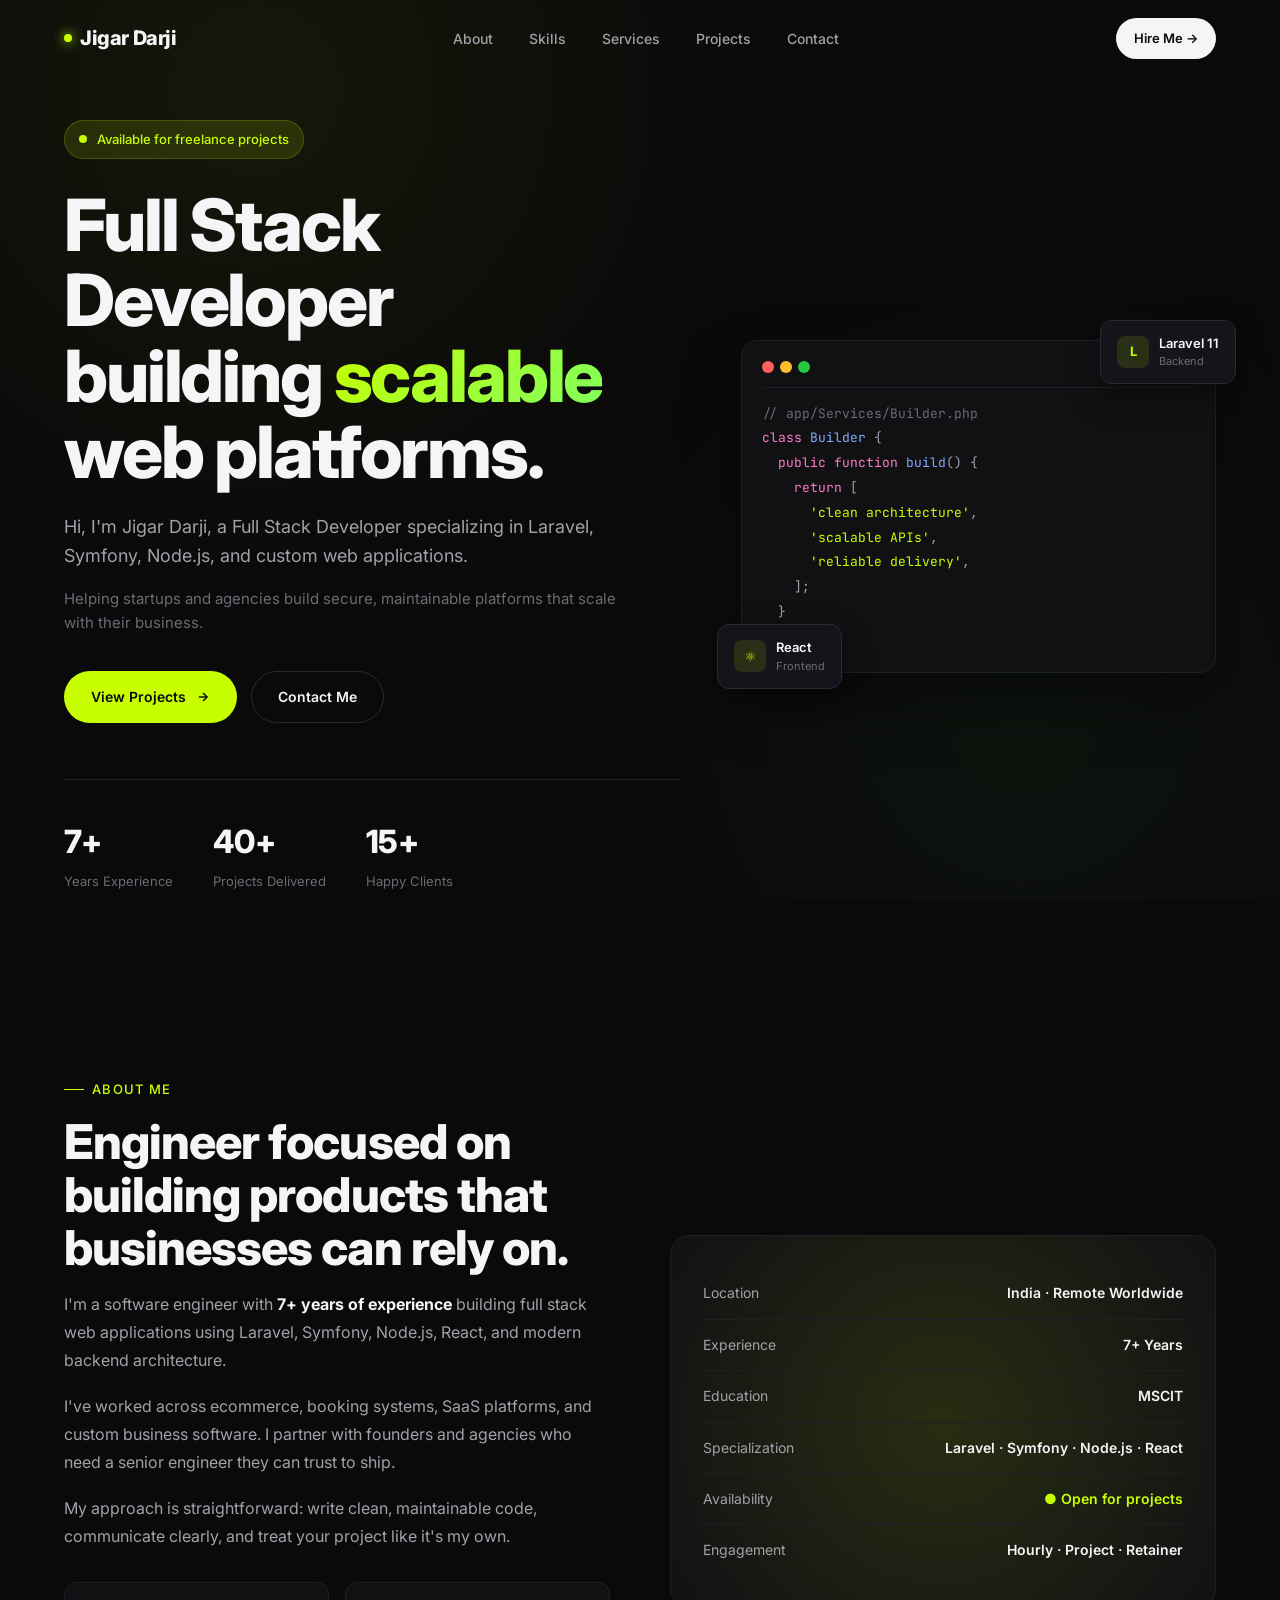
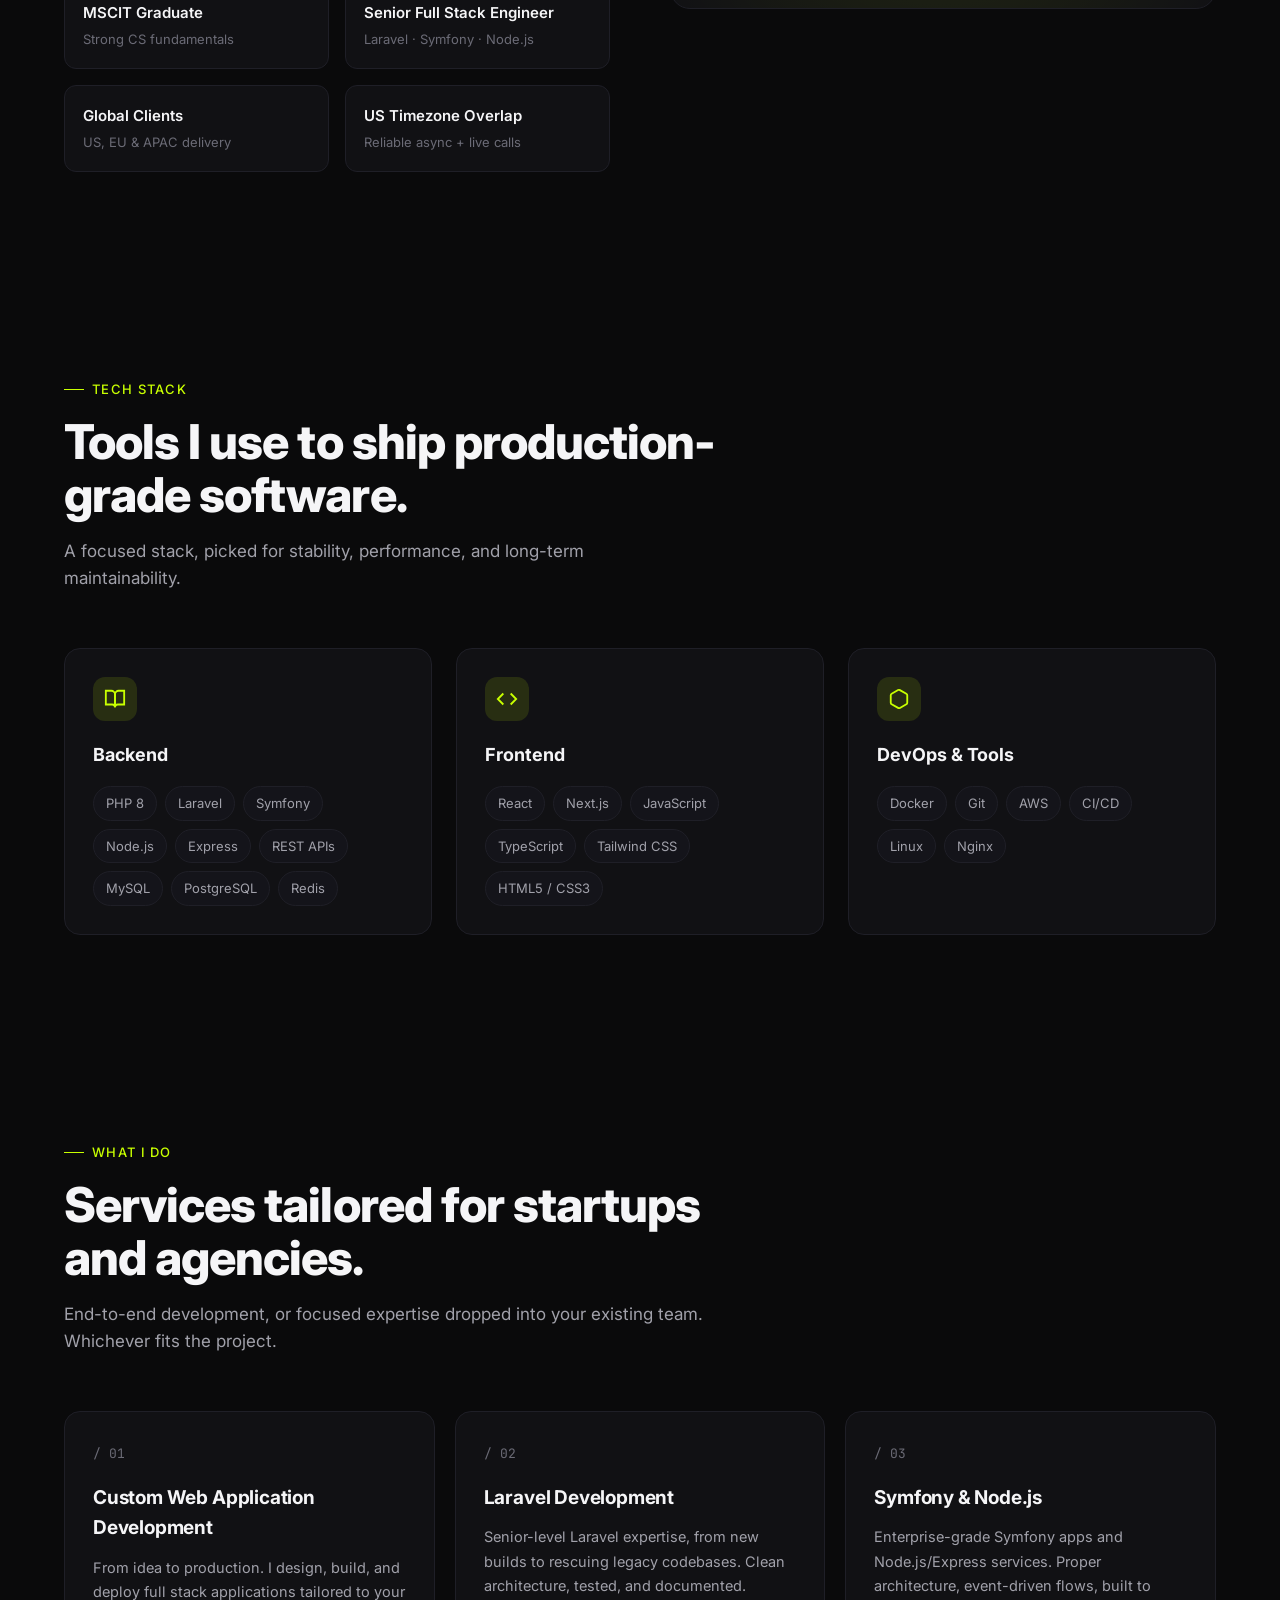
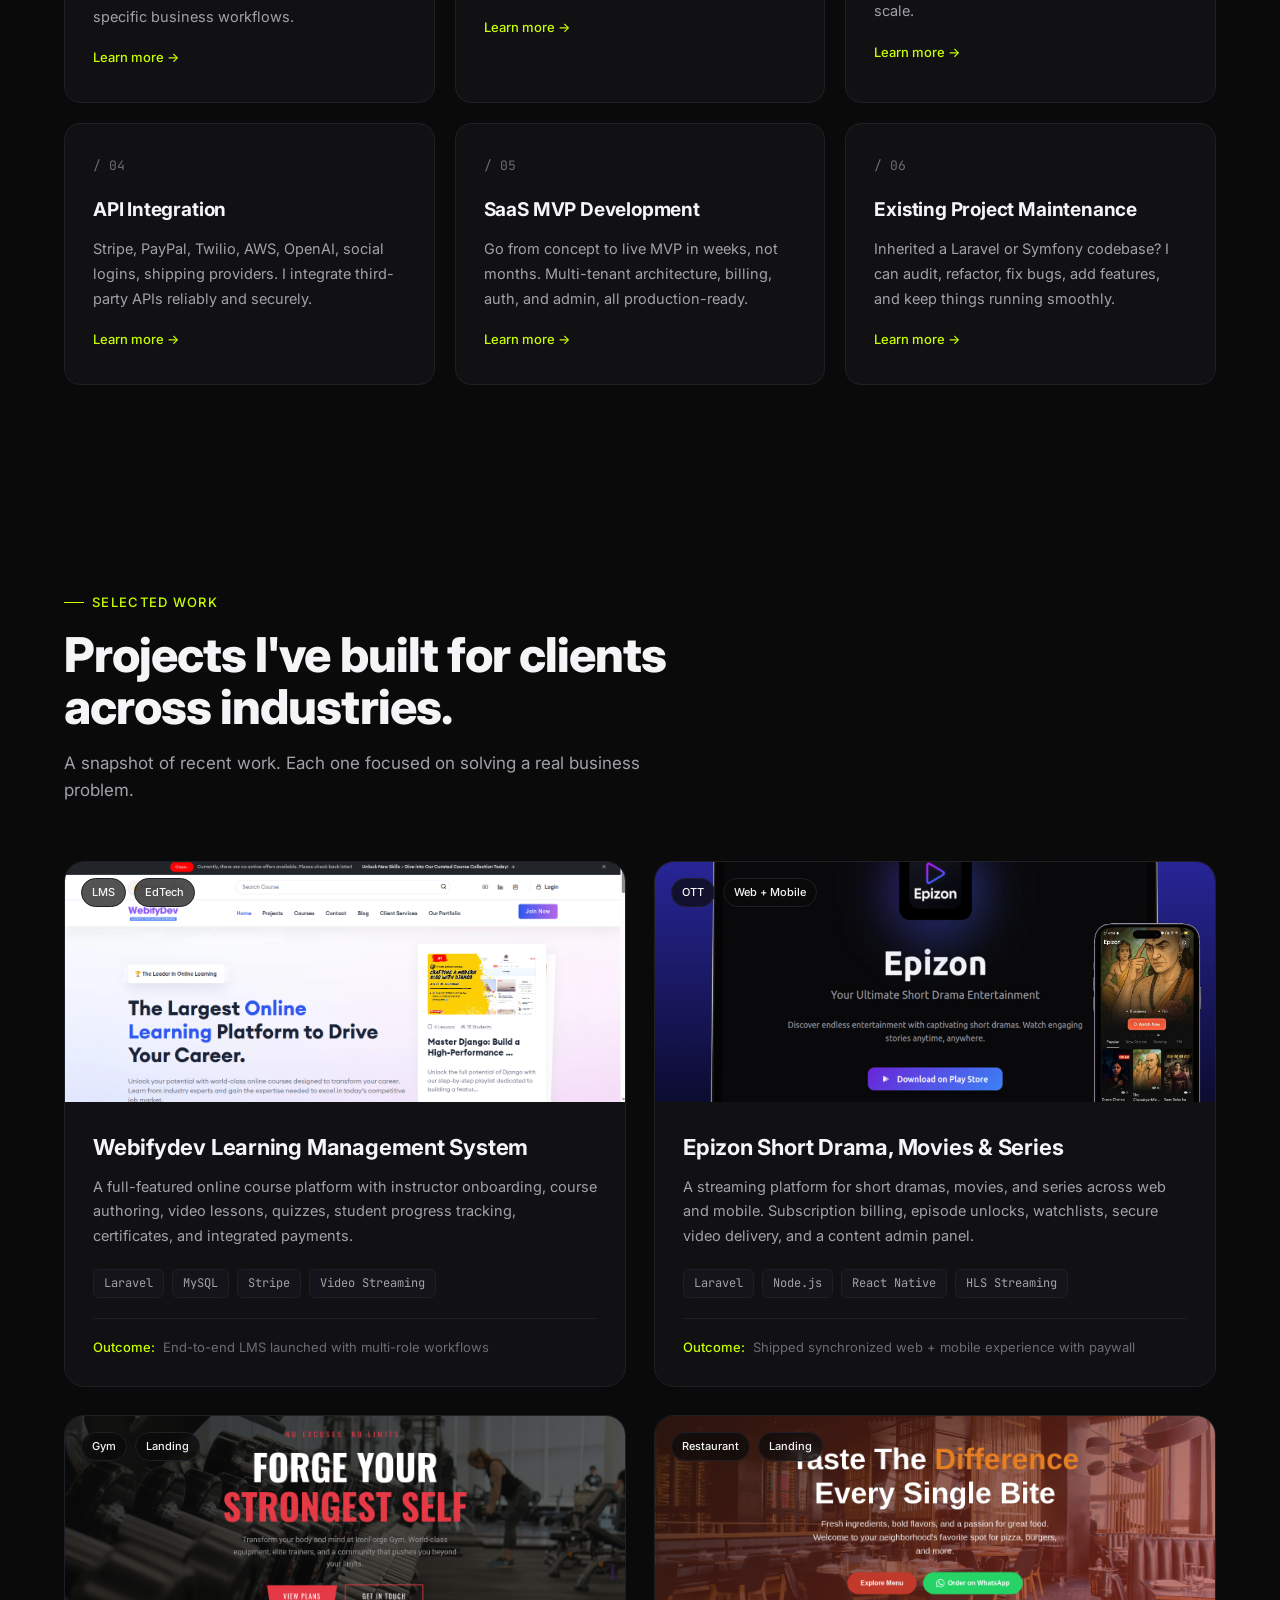
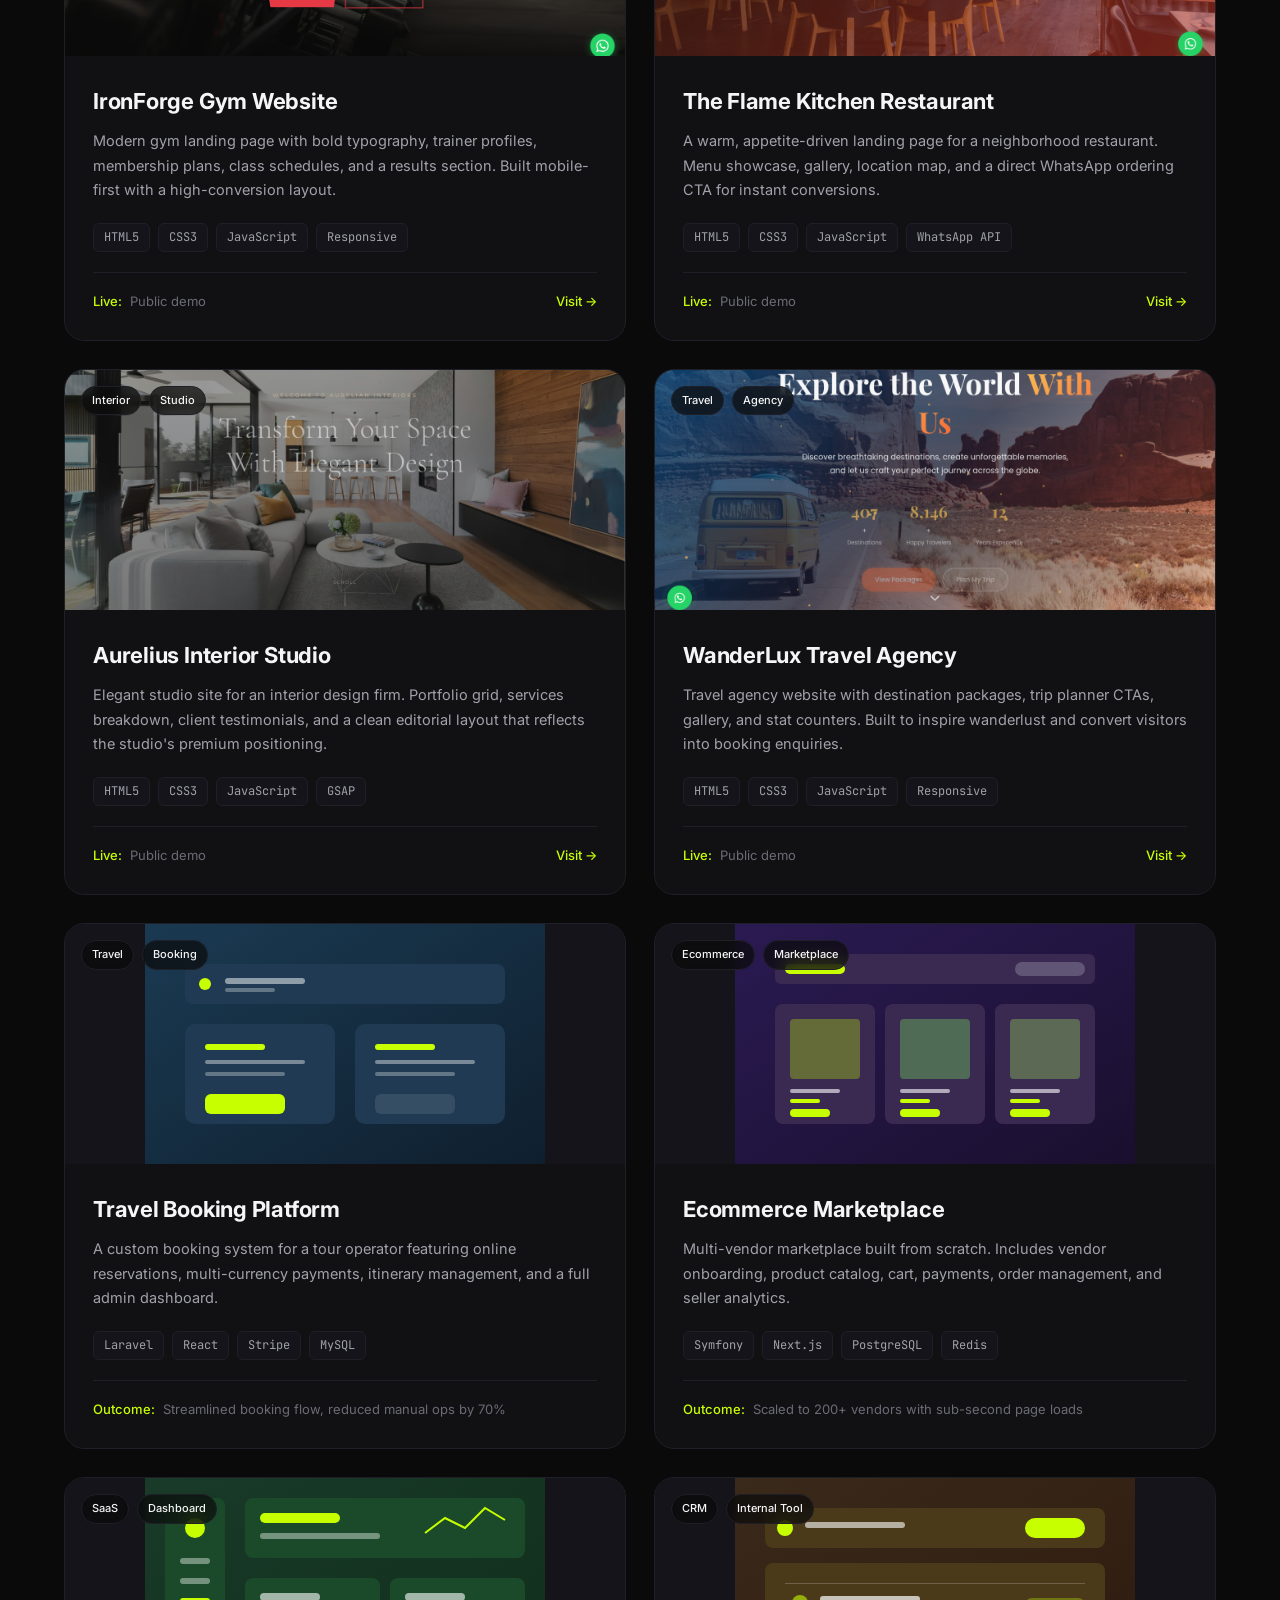
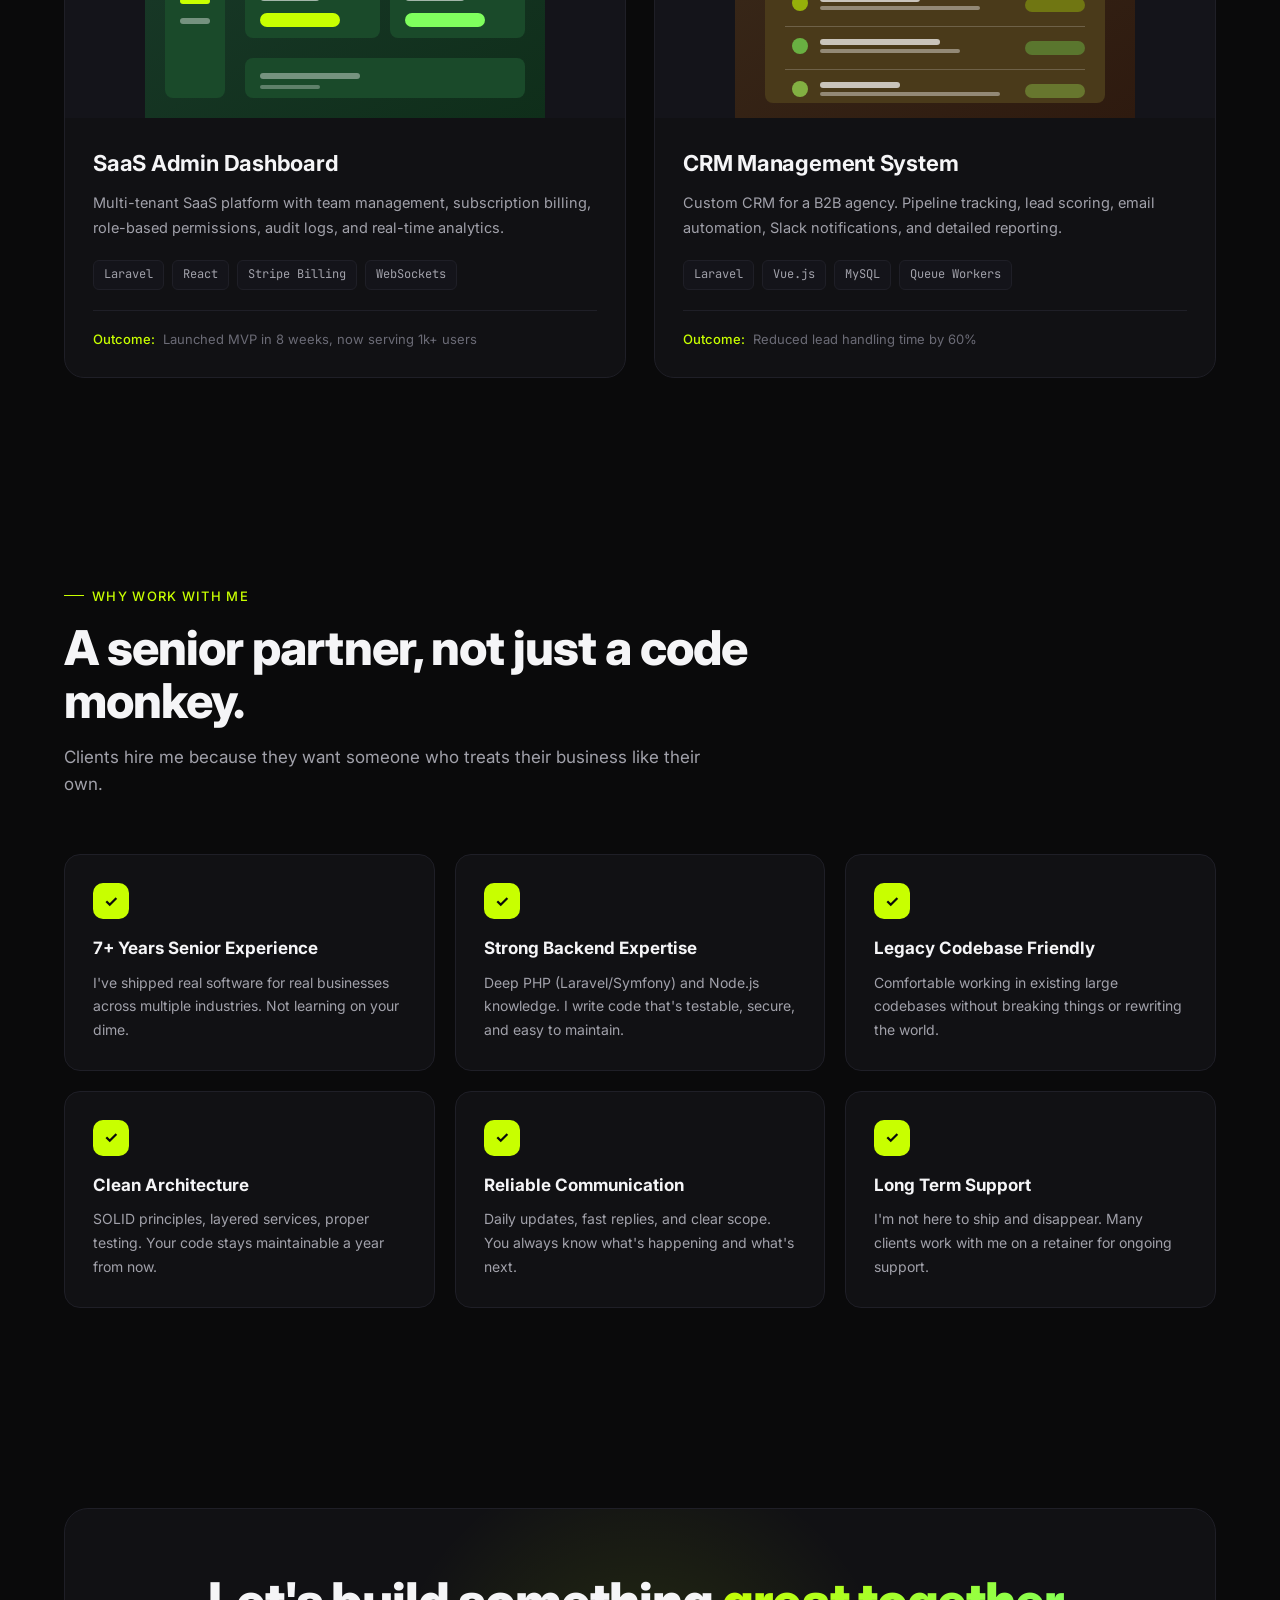
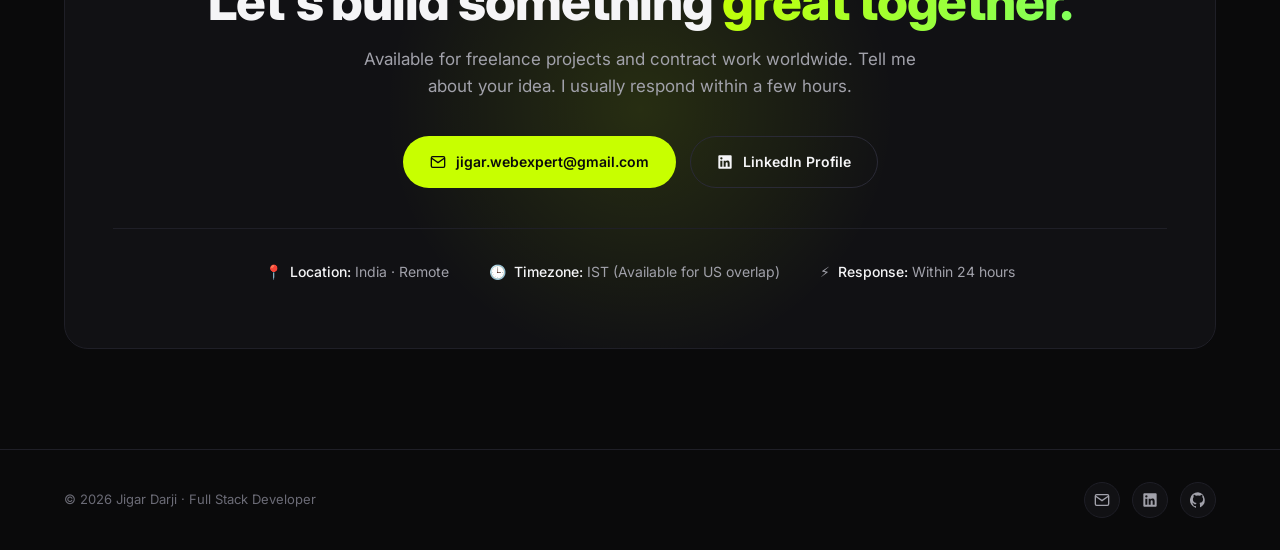
==== index.html @ 31291c9c "Initial portfolio site" ====
<!DOCTYPE html>
<html lang="en">
<head>
<meta charset="UTF-8" />
<meta name="viewport" content="width=device-width, initial-scale=1.0" />
<meta name="robots" content="index, follow" />
<meta name="author" content="Jigar Darji" />
<meta name="description" content="Jigar Darji, Full Stack Developer with 7+ years building Laravel, Symfony, Node.js & React apps for startups and agencies worldwide." />

<title>Jigar Darji | Full Stack Developer | Laravel, Symfony, Node.js</title>
<link rel="canonical" href="https://jigardarji30.github.io/website/" />

<!-- Open Graph -->
<meta property="og:type" content="website" />
<meta property="og:site_name" content="Jigar Darji Portfolio" />
<meta property="og:locale" content="en_US" />
<meta property="og:url" content="https://jigardarji30.github.io/website/" />
<meta property="og:title" content="Jigar Darji | Full Stack Laravel, Symfony & Node.js Developer" />
<meta property="og:description" content="7+ years building scalable web platforms with Laravel, Symfony, Node.js and React. Available for freelance projects." />
<meta property="og:image" content="https://jigardarji30.github.io/website/assets/og-image.png" />
<meta property="og:image:width" content="1200" />
<meta property="og:image:height" content="630" />
<meta property="og:image:alt" content="Jigar Darji, Full Stack Developer" />

<!-- Twitter Card -->
<meta name="twitter:card" content="summary_large_image" />
<meta name="twitter:title" content="Jigar Darji | Full Stack Developer" />
<meta name="twitter:description" content="7+ years building scalable web platforms with Laravel, Symfony, Node.js and React." />
<meta name="twitter:image" content="https://jigardarji30.github.io/website/assets/og-image.png" />

<!-- Favicon (inline SVG) -->
<link rel="icon" type="image/svg+xml" href="data:image/svg+xml,%3Csvg xmlns='http://www.w3.org/2000/svg' viewBox='0 0 64 64'%3E%3Crect width='64' height='64' rx='14' fill='%230a0a0b'/%3E%3Ccircle cx='32' cy='32' r='12' fill='%23c8ff00'/%3E%3C/svg%3E" />

<!-- JSON-LD Person schema -->
<script type="application/ld+json">
{
  "@context": "https://schema.org",
  "@type": "Person",
  "name": "Jigar Darji",
  "url": "https://jigardarji30.github.io/website/",
  "image": "https://jigardarji30.github.io/website/assets/og-image.png",
  "jobTitle": "Full Stack Developer",
  "description": "Full Stack Developer with 7+ years of experience building Laravel, Symfony, Node.js and React applications for startups and agencies worldwide.",
  "email": "mailto:jigar.webexpert@gmail.com",
  "address": {
    "@type": "PostalAddress",
    "addressCountry": "IN"
  },
  "knowsAbout": [
    "Laravel",
    "Symfony",
    "Node.js",
    "PHP",
    "React",
    "Next.js",
    "REST API Development",
    "SaaS Development",
    "Ecommerce",
    "Custom Web Applications"
  ],
  "sameAs": [
    "https://www.linkedin.com/in/jigardarji30/",
    "https://github.com/jigardarji30"
  ]
}
</script>

<link rel="preconnect" href="https://fonts.googleapis.com" />
<link rel="preconnect" href="https://fonts.gstatic.com" crossorigin />
<link href="https://fonts.googleapis.com/css2?family=Inter:wght@300;400;500;600;700;800;900&family=JetBrains+Mono:wght@400;500&display=swap" rel="stylesheet" />
<style>
  * {
    margin: 0;
    padding: 0;
    box-sizing: border-box;
  }

  :root {
    --bg: #0a0a0b;
    --bg-elev: #111114;
    --bg-card: #14141a;
    --border: #1f1f27;
    --border-strong: #2a2a36;
    --text: #f5f5f7;
    --text-dim: #a1a1aa;
    --text-muted: #6b6b76;
    --accent: #ffffff;
    --accent-glow: rgba(255, 255, 255, 0.08);
    --brand: #c8ff00;
    --brand-soft: rgba(200, 255, 0, 0.12);
    --gradient: linear-gradient(135deg, #c8ff00 0%, #7fff5e 100%);
  }

  html {
    scroll-behavior: smooth;
    scroll-padding-top: 80px;
  }

  body {
    font-family: 'Inter', system-ui, -apple-system, sans-serif;
    background: var(--bg);
    color: var(--text);
    line-height: 1.6;
    overflow-x: hidden;
    font-weight: 400;
    -webkit-font-smoothing: antialiased;
    -moz-osx-font-smoothing: grayscale;
  }

  body::before {
    content: '';
    position: fixed;
    inset: 0;
    background:
      radial-gradient(circle at 20% 10%, rgba(200, 255, 0, 0.06), transparent 40%),
      radial-gradient(circle at 80% 80%, rgba(127, 255, 94, 0.04), transparent 40%);
    pointer-events: none;
    z-index: 0;
  }

  .container {
    max-width: 1200px;
    margin: 0 auto;
    padding: 0 24px;
    position: relative;
    z-index: 1;
  }

  /* NAVBAR */
  .navbar {
    position: fixed;
    top: 0;
    left: 0;
    right: 0;
    z-index: 100;
    padding: 18px 0;
    transition: all 0.3s ease;
    backdrop-filter: blur(0px);
  }

  .navbar.scrolled {
    background: rgba(10, 10, 11, 0.8);
    backdrop-filter: blur(18px);
    border-bottom: 1px solid var(--border);
    padding: 14px 0;
  }

  .nav-inner {
    display: flex;
    align-items: center;
    justify-content: space-between;
  }

  .logo {
    font-weight: 800;
    font-size: 20px;
    letter-spacing: -0.02em;
    color: var(--text);
    text-decoration: none;
    display: flex;
    align-items: center;
    gap: 8px;
  }

  .logo-dot {
    width: 8px;
    height: 8px;
    background: var(--brand);
    border-radius: 50%;
    box-shadow: 0 0 12px var(--brand);
  }

  .nav-links {
    display: flex;
    gap: 36px;
    list-style: none;
  }

  .nav-links a {
    color: var(--text-dim);
    text-decoration: none;
    font-size: 14px;
    font-weight: 500;
    transition: color 0.2s ease;
    position: relative;
  }

  .nav-links a:hover {
    color: var(--text);
  }

  .nav-cta {
    display: inline-flex;
    align-items: center;
    gap: 8px;
    padding: 10px 18px;
    background: var(--text);
    color: var(--bg);
    border-radius: 100px;
    text-decoration: none;
    font-size: 13px;
    font-weight: 600;
    transition: all 0.2s ease;
  }

  .nav-cta:hover {
    transform: translateY(-1px);
    box-shadow: 0 8px 20px rgba(255, 255, 255, 0.15);
  }

  .mobile-toggle {
    display: none;
    background: none;
    border: none;
    color: var(--text);
    cursor: pointer;
    padding: 8px;
  }

  /* HERO */
  .hero {
    min-height: 100vh;
    display: flex;
    align-items: center;
    padding: 120px 0 80px;
    position: relative;
  }

  .hero-grid {
    display: grid;
    grid-template-columns: 1.3fr 1fr;
    gap: 60px;
    align-items: center;
  }

  .hero-badge {
    display: inline-flex;
    align-items: center;
    gap: 10px;
    padding: 8px 14px;
    background: var(--brand-soft);
    border: 1px solid rgba(200, 255, 0, 0.2);
    border-radius: 100px;
    font-size: 13px;
    color: var(--brand);
    font-weight: 500;
    margin-bottom: 28px;
  }

  .pulse-dot {
    width: 8px;
    height: 8px;
    background: var(--brand);
    border-radius: 50%;
    animation: pulse 2s ease-in-out infinite;
  }

  @keyframes pulse {
    0%, 100% { opacity: 1; box-shadow: 0 0 0 0 var(--brand); }
    50% { opacity: 0.7; box-shadow: 0 0 0 8px transparent; }
  }

  .hero h1 {
    font-size: clamp(40px, 6vw, 72px);
    font-weight: 800;
    line-height: 1.05;
    letter-spacing: -0.03em;
    margin-bottom: 24px;
  }

  .hero h1 .accent {
    background: var(--gradient);
    -webkit-background-clip: text;
    background-clip: text;
    -webkit-text-fill-color: transparent;
  }

  .hero-subtitle {
    font-size: 18px;
    color: var(--text-dim);
    margin-bottom: 16px;
    max-width: 560px;
  }

  .hero-tagline {
    font-size: 15px;
    color: var(--text-muted);
    margin-bottom: 36px;
    max-width: 560px;
  }

  .hero-buttons {
    display: flex;
    gap: 14px;
    flex-wrap: wrap;
  }

  .btn {
    display: inline-flex;
    align-items: center;
    gap: 10px;
    padding: 14px 26px;
    border-radius: 100px;
    text-decoration: none;
    font-size: 14px;
    font-weight: 600;
    transition: all 0.25s ease;
    border: 1px solid transparent;
    cursor: pointer;
  }

  .btn-primary {
    background: var(--brand);
    color: var(--bg);
  }

  .btn-primary:hover {
    transform: translateY(-2px);
    box-shadow: 0 12px 24px rgba(200, 255, 0, 0.25);
  }

  .btn-secondary {
    background: transparent;
    color: var(--text);
    border-color: var(--border-strong);
  }

  .btn-secondary:hover {
    background: var(--bg-elev);
    border-color: var(--text-dim);
    transform: translateY(-2px);
  }

  .hero-stats {
    display: flex;
    gap: 40px;
    margin-top: 56px;
    padding-top: 36px;
    border-top: 1px solid var(--border);
  }

  .stat-num {
    font-size: 32px;
    font-weight: 800;
    letter-spacing: -0.02em;
    color: var(--text);
  }

  .stat-label {
    font-size: 13px;
    color: var(--text-muted);
    margin-top: 4px;
  }

  /* Hero visual */
  .hero-visual {
    position: relative;
  }

  .code-card {
    background: var(--bg-elev);
    border: 1px solid var(--border);
    border-radius: 16px;
    padding: 20px;
    font-family: 'JetBrains Mono', monospace;
    font-size: 13px;
    box-shadow: 0 30px 60px rgba(0, 0, 0, 0.4);
    position: relative;
  }

  .code-header {
    display: flex;
    gap: 6px;
    padding-bottom: 14px;
    border-bottom: 1px solid var(--border);
    margin-bottom: 16px;
  }

  .code-dot {
    width: 12px;
    height: 12px;
    border-radius: 50%;
    background: #2a2a36;
  }

  .code-dot:nth-child(1) { background: #ff5f57; }
  .code-dot:nth-child(2) { background: #febc2e; }
  .code-dot:nth-child(3) { background: #28c840; }

  .code-line {
    color: var(--text-dim);
    margin: 4px 0;
    white-space: nowrap;
    overflow: hidden;
  }

  .code-key { color: #ff79c6; }
  .code-str { color: var(--brand); }
  .code-fn { color: #82aaff; }
  .code-cm { color: var(--text-muted); }

  .floating-card {
    position: absolute;
    background: var(--bg-card);
    border: 1px solid var(--border-strong);
    padding: 12px 16px;
    border-radius: 12px;
    display: flex;
    align-items: center;
    gap: 10px;
    font-size: 13px;
    box-shadow: 0 12px 30px rgba(0, 0, 0, 0.4);
    animation: float 6s ease-in-out infinite;
  }

  .floating-card.fc-1 {
    top: -20px;
    right: -20px;
    animation-delay: 0s;
  }

  .floating-card.fc-2 {
    bottom: -16px;
    left: -24px;
    animation-delay: 2s;
  }

  @keyframes float {
    0%, 100% { transform: translateY(0); }
    50% { transform: translateY(-10px); }
  }

  .fc-icon {
    width: 32px;
    height: 32px;
    background: var(--brand-soft);
    border-radius: 8px;
    display: flex;
    align-items: center;
    justify-content: center;
    color: var(--brand);
    font-weight: 700;
  }

  /* SECTION */
  .section {
    padding: 100px 0;
    position: relative;
  }

  .section-label {
    display: inline-flex;
    align-items: center;
    gap: 8px;
    font-size: 13px;
    color: var(--brand);
    font-weight: 500;
    text-transform: uppercase;
    letter-spacing: 0.1em;
    margin-bottom: 16px;
  }

  .section-label::before {
    content: '';
    width: 20px;
    height: 1px;
    background: var(--brand);
  }

  .section-title {
    font-size: clamp(32px, 4vw, 48px);
    font-weight: 800;
    letter-spacing: -0.02em;
    line-height: 1.1;
    margin-bottom: 16px;
    max-width: 720px;
  }

  .section-subtitle {
    font-size: 17px;
    color: var(--text-dim);
    max-width: 640px;
    margin-bottom: 56px;
  }

  /* ABOUT */
  .about-grid {
    display: grid;
    grid-template-columns: 1fr 1fr;
    gap: 60px;
    align-items: center;
  }

  .about-text p {
    color: var(--text-dim);
    margin-bottom: 18px;
    font-size: 16px;
    line-height: 1.75;
  }

  .about-highlights {
    display: grid;
    grid-template-columns: repeat(2, 1fr);
    gap: 16px;
    margin-top: 32px;
  }

  .highlight {
    padding: 18px;
    background: var(--bg-elev);
    border: 1px solid var(--border);
    border-radius: 12px;
  }

  .highlight-title {
    font-weight: 600;
    color: var(--text);
    margin-bottom: 4px;
    font-size: 15px;
  }

  .highlight-desc {
    font-size: 13px;
    color: var(--text-muted);
  }

  .about-visual {
    background: var(--bg-elev);
    border: 1px solid var(--border);
    border-radius: 20px;
    padding: 32px;
    position: relative;
    overflow: hidden;
  }

  .about-visual::before {
    content: '';
    position: absolute;
    top: -50%;
    right: -50%;
    width: 200%;
    height: 200%;
    background: radial-gradient(circle, var(--brand-soft) 0%, transparent 50%);
    pointer-events: none;
  }

  .vis-row {
    display: flex;
    justify-content: space-between;
    align-items: center;
    padding: 14px 0;
    border-bottom: 1px solid var(--border);
    position: relative;
    z-index: 1;
  }

  .vis-row:last-child { border-bottom: none; }

  .vis-label {
    color: var(--text-dim);
    font-size: 14px;
  }

  .vis-value {
    color: var(--text);
    font-weight: 600;
    font-size: 14px;
  }

  /* SKILLS */
  .skills-grid {
    display: grid;
    grid-template-columns: repeat(3, 1fr);
    gap: 24px;
  }

  .skill-cat {
    background: var(--bg-elev);
    border: 1px solid var(--border);
    border-radius: 16px;
    padding: 28px;
    transition: all 0.3s ease;
  }

  .skill-cat:hover {
    border-color: var(--border-strong);
    transform: translateY(-4px);
    box-shadow: 0 20px 40px rgba(0, 0, 0, 0.3);
  }

  .skill-icon {
    width: 44px;
    height: 44px;
    background: var(--brand-soft);
    border-radius: 12px;
    display: flex;
    align-items: center;
    justify-content: center;
    margin-bottom: 20px;
    color: var(--brand);
  }

  .skill-cat h3 {
    font-size: 18px;
    margin-bottom: 16px;
    font-weight: 700;
  }

  .skill-tags {
    display: flex;
    flex-wrap: wrap;
    gap: 8px;
  }

  .skill-tag {
    padding: 6px 12px;
    background: var(--bg-card);
    border: 1px solid var(--border);
    border-radius: 100px;
    font-size: 13px;
    color: var(--text-dim);
    transition: all 0.2s ease;
  }

  .skill-tag:hover {
    color: var(--brand);
    border-color: var(--brand);
  }

  /* SERVICES */
  .services-grid {
    display: grid;
    grid-template-columns: repeat(3, 1fr);
    gap: 20px;
  }

  .service-card {
    background: var(--bg-elev);
    border: 1px solid var(--border);
    border-radius: 16px;
    padding: 32px 28px;
    transition: all 0.3s ease;
    position: relative;
    overflow: hidden;
  }

  .service-card::after {
    content: '';
    position: absolute;
    top: 0;
    left: 0;
    right: 0;
    height: 1px;
    background: linear-gradient(90deg, transparent, var(--brand), transparent);
    opacity: 0;
    transition: opacity 0.3s ease;
  }

  .service-card:hover {
    border-color: var(--border-strong);
    transform: translateY(-4px);
  }

  .service-card:hover::after {
    opacity: 1;
  }

  .service-num {
    font-family: 'JetBrains Mono', monospace;
    font-size: 13px;
    color: var(--text-muted);
    margin-bottom: 18px;
  }

  .service-card h3 {
    font-size: 19px;
    margin-bottom: 12px;
    font-weight: 700;
    letter-spacing: -0.01em;
  }

  .service-card p {
    color: var(--text-dim);
    font-size: 14.5px;
    line-height: 1.7;
  }

  .service-arrow {
    display: inline-flex;
    align-items: center;
    margin-top: 18px;
    color: var(--brand);
    font-size: 13px;
    font-weight: 500;
    gap: 6px;
    transition: gap 0.2s ease;
  }

  .service-card:hover .service-arrow {
    gap: 10px;
  }

  /* PROJECTS */
  .projects-grid {
    display: grid;
    grid-template-columns: repeat(2, 1fr);
    gap: 28px;
  }

  .project-card {
    background: var(--bg-elev);
    border: 1px solid var(--border);
    border-radius: 20px;
    overflow: hidden;
    transition: all 0.3s ease;
    display: flex;
    flex-direction: column;
  }

  .project-card:hover {
    border-color: var(--border-strong);
    transform: translateY(-6px);
    box-shadow: 0 30px 60px rgba(0, 0, 0, 0.4);
  }

  .project-img {
    height: 240px;
    position: relative;
    overflow: hidden;
    background: var(--bg-card);
    display: flex;
    align-items: center;
    justify-content: center;
  }

  .project-img svg,
  .project-img img {
    width: 100%;
    height: 100%;
    object-fit: cover;
    display: block;
    transition: transform 0.5s ease;
  }

  .project-card:hover .project-img img {
    transform: scale(1.04);
  }

  .project-tag-row {
    position: absolute;
    top: 16px;
    left: 16px;
    display: flex;
    gap: 8px;
  }

  .project-status {
    padding: 5px 10px;
    background: rgba(10, 10, 11, 0.7);
    backdrop-filter: blur(8px);
    border: 1px solid var(--border);
    border-radius: 100px;
    font-size: 11px;
    font-weight: 500;
    color: var(--text);
  }

  .project-content {
    padding: 28px;
    flex: 1;
    display: flex;
    flex-direction: column;
  }

  .project-content h3 {
    font-size: 22px;
    margin-bottom: 10px;
    font-weight: 700;
    letter-spacing: -0.01em;
  }

  .project-content p {
    color: var(--text-dim);
    font-size: 14.5px;
    line-height: 1.7;
    margin-bottom: 20px;
    flex: 1;
  }

  .project-meta {
    display: flex;
    flex-wrap: wrap;
    gap: 8px;
    margin-bottom: 20px;
  }

  .project-meta span {
    font-size: 12px;
    padding: 4px 10px;
    background: var(--bg-card);
    border: 1px solid var(--border);
    border-radius: 6px;
    color: var(--text-dim);
    font-family: 'JetBrains Mono', monospace;
  }

  .project-outcome {
    padding-top: 18px;
    border-top: 1px solid var(--border);
    font-size: 13px;
    color: var(--text-muted);
    display: flex;
    align-items: center;
    gap: 8px;
  }

  .project-outcome strong {
    color: var(--brand);
    font-weight: 500;
  }

  .project-link {
    display: inline-flex;
    align-items: center;
    gap: 6px;
    margin-left: auto;
    color: var(--brand);
    text-decoration: none;
    font-size: 13px;
    font-weight: 500;
    transition: gap 0.2s ease;
  }

  .project-link:hover {
    gap: 10px;
  }

  /* WHY ME */
  .why-grid {
    display: grid;
    grid-template-columns: repeat(3, 1fr);
    gap: 20px;
  }

  .why-card {
    padding: 28px;
    background: var(--bg-elev);
    border: 1px solid var(--border);
    border-radius: 16px;
  }

  .why-card .check {
    width: 36px;
    height: 36px;
    background: var(--brand);
    color: var(--bg);
    border-radius: 10px;
    display: flex;
    align-items: center;
    justify-content: center;
    margin-bottom: 16px;
    font-weight: 700;
  }

  .why-card h4 {
    font-size: 17px;
    margin-bottom: 8px;
    font-weight: 700;
  }

  .why-card p {
    color: var(--text-dim);
    font-size: 14px;
    line-height: 1.7;
  }

  /* CONTACT */
  .contact {
    padding: 100px 0;
  }

  .contact-card {
    background: var(--bg-elev);
    border: 1px solid var(--border);
    border-radius: 24px;
    padding: 64px 48px;
    text-align: center;
    position: relative;
    overflow: hidden;
  }

  .contact-card::before {
    content: '';
    position: absolute;
    top: -100px;
    left: 50%;
    transform: translateX(-50%);
    width: 600px;
    height: 600px;
    background: radial-gradient(circle, var(--brand-soft) 0%, transparent 60%);
    pointer-events: none;
  }

  .contact-card > * {
    position: relative;
    z-index: 1;
  }

  .contact-card h2 {
    font-size: clamp(32px, 5vw, 52px);
    font-weight: 800;
    letter-spacing: -0.02em;
    line-height: 1.1;
    margin-bottom: 16px;
  }

  .contact-card h2 .accent {
    background: var(--gradient);
    -webkit-background-clip: text;
    background-clip: text;
    -webkit-text-fill-color: transparent;
  }

  .contact-card p {
    color: var(--text-dim);
    font-size: 17px;
    margin-bottom: 36px;
    max-width: 560px;
    margin-left: auto;
    margin-right: auto;
  }

  .contact-buttons {
    display: flex;
    gap: 14px;
    justify-content: center;
    flex-wrap: wrap;
    margin-bottom: 40px;
  }

  .contact-info {
    display: flex;
    justify-content: center;
    gap: 40px;
    flex-wrap: wrap;
    padding-top: 32px;
    border-top: 1px solid var(--border);
    font-size: 14px;
  }

  .contact-info-item {
    display: flex;
    align-items: center;
    gap: 8px;
    color: var(--text-dim);
  }

  .contact-info-item strong {
    color: var(--text);
    font-weight: 500;
  }

  /* FOOTER */
  footer {
    border-top: 1px solid var(--border);
    padding: 32px 0;
  }

  .footer-inner {
    display: flex;
    justify-content: space-between;
    align-items: center;
    flex-wrap: wrap;
    gap: 16px;
  }

  .footer-text {
    color: var(--text-muted);
    font-size: 13px;
  }

  .footer-social {
    display: flex;
    gap: 12px;
  }

  .footer-social a {
    width: 36px;
    height: 36px;
    background: var(--bg-elev);
    border: 1px solid var(--border);
    border-radius: 50%;
    display: flex;
    align-items: center;
    justify-content: center;
    color: var(--text-dim);
    text-decoration: none;
    transition: all 0.2s ease;
  }

  .footer-social a:hover {
    color: var(--brand);
    border-color: var(--brand);
    transform: translateY(-2px);
  }

  /* ANIMATIONS */
  .reveal {
    opacity: 0;
    transform: translateY(30px);
    transition: opacity 0.7s ease, transform 0.7s ease;
  }

  .reveal.visible {
    opacity: 1;
    transform: translateY(0);
  }

  .reveal-delay-1 { transition-delay: 0.1s; }
  .reveal-delay-2 { transition-delay: 0.2s; }
  .reveal-delay-3 { transition-delay: 0.3s; }
  .reveal-delay-4 { transition-delay: 0.4s; }

  /* RESPONSIVE */
  @media (max-width: 968px) {
    .hero-grid,
    .about-grid {
      grid-template-columns: 1fr;
      gap: 40px;
    }

    .hero-visual {
      order: -1;
      max-width: 400px;
      margin: 0 auto;
      width: 100%;
    }

    .skills-grid,
    .services-grid,
    .why-grid {
      grid-template-columns: repeat(2, 1fr);
    }

    .projects-grid {
      grid-template-columns: 1fr;
    }
  }

  @media (max-width: 640px) {
    .nav-links,
    .nav-cta {
      display: none;
    }

    .mobile-toggle {
      display: block;
    }

    .nav-links.open {
      display: flex;
      position: absolute;
      top: 100%;
      left: 0;
      right: 0;
      flex-direction: column;
      background: var(--bg-elev);
      border-top: 1px solid var(--border);
      padding: 20px 24px;
      gap: 20px;
    }

    .section {
      padding: 70px 0;
    }

    .hero {
      padding: 100px 0 60px;
      min-height: auto;
    }

    .hero-stats {
      gap: 24px;
    }

    .stat-num {
      font-size: 26px;
    }

    .skills-grid,
    .services-grid,
    .why-grid {
      grid-template-columns: 1fr;
    }

    .about-highlights {
      grid-template-columns: 1fr;
    }

    .contact-card {
      padding: 48px 24px;
    }

    .contact-info {
      gap: 20px;
      flex-direction: column;
      align-items: center;
    }
  }
</style>
</head>
<body>

<!-- NAVBAR -->
<nav class="navbar" id="navbar">
  <div class="container nav-inner">
    <a href="#" class="logo">
      <span class="logo-dot"></span>
      Jigar Darji
    </a>
    <ul class="nav-links" id="navLinks">
      <li><a href="#about">About</a></li>
      <li><a href="#skills">Skills</a></li>
      <li><a href="#services">Services</a></li>
      <li><a href="#projects">Projects</a></li>
      <li><a href="#contact">Contact</a></li>
    </ul>
    <a href="#contact" class="nav-cta">Hire Me →</a>
    <button class="mobile-toggle" id="mobileToggle" aria-label="Toggle menu">
      <svg width="24" height="24" viewBox="0 0 24 24" fill="none" stroke="currentColor" stroke-width="2">
        <line x1="3" y1="6" x2="21" y2="6"/><line x1="3" y1="12" x2="21" y2="12"/><line x1="3" y1="18" x2="21" y2="18"/>
      </svg>
    </button>
  </div>
</nav>

<main>

<!-- HERO -->
<header class="hero">
  <div class="container">
    <div class="hero-grid">
      <div class="hero-content reveal">
        <div class="hero-badge">
          <span class="pulse-dot"></span>
          Available for freelance projects
        </div>
        <h1>
          Full Stack Developer<br>
          building <span class="accent">scalable</span> web platforms.
        </h1>
        <p class="hero-subtitle">
          Hi, I'm Jigar Darji, a Full Stack Developer specializing in Laravel, Symfony, Node.js, and custom web applications.
        </p>
        <p class="hero-tagline">
          Helping startups and agencies build secure, maintainable platforms that scale with their business.
        </p>
        <div class="hero-buttons">
          <a href="#projects" class="btn btn-primary">
            View Projects
            <svg width="14" height="14" viewBox="0 0 24 24" fill="none" stroke="currentColor" stroke-width="2.5"><line x1="5" y1="12" x2="19" y2="12"/><polyline points="12 5 19 12 12 19"/></svg>
          </a>
          <a href="#contact" class="btn btn-secondary">Contact Me</a>
        </div>

        <div class="hero-stats">
          <div>
            <div class="stat-num">7+</div>
            <div class="stat-label">Years Experience</div>
          </div>
          <div>
            <div class="stat-num">40+</div>
            <div class="stat-label">Projects Delivered</div>
          </div>
          <div>
            <div class="stat-num">15+</div>
            <div class="stat-label">Happy Clients</div>
          </div>
        </div>
      </div>

      <div class="hero-visual reveal reveal-delay-2">
        <div class="code-card">
          <div class="code-header">
            <span class="code-dot"></span>
            <span class="code-dot"></span>
            <span class="code-dot"></span>
          </div>
          <div class="code-line"><span class="code-cm">// app/Services/Builder.php</span></div>
          <div class="code-line"><span class="code-key">class</span> <span class="code-fn">Builder</span> {</div>
          <div class="code-line">&nbsp;&nbsp;<span class="code-key">public function</span> <span class="code-fn">build</span>() {</div>
          <div class="code-line">&nbsp;&nbsp;&nbsp;&nbsp;<span class="code-key">return</span> [</div>
          <div class="code-line">&nbsp;&nbsp;&nbsp;&nbsp;&nbsp;&nbsp;<span class="code-str">'clean architecture'</span>,</div>
          <div class="code-line">&nbsp;&nbsp;&nbsp;&nbsp;&nbsp;&nbsp;<span class="code-str">'scalable APIs'</span>,</div>
          <div class="code-line">&nbsp;&nbsp;&nbsp;&nbsp;&nbsp;&nbsp;<span class="code-str">'reliable delivery'</span>,</div>
          <div class="code-line">&nbsp;&nbsp;&nbsp;&nbsp;];</div>
          <div class="code-line">&nbsp;&nbsp;}</div>
          <div class="code-line">}</div>
        </div>
        <div class="floating-card fc-1">
          <div class="fc-icon">L</div>
          <div>
            <div style="font-weight:600;">Laravel 11</div>
            <div style="color:var(--text-muted); font-size:11px;">Backend</div>
          </div>
        </div>
        <div class="floating-card fc-2">
          <div class="fc-icon">⚛</div>
          <div>
            <div style="font-weight:600;">React</div>
            <div style="color:var(--text-muted); font-size:11px;">Frontend</div>
          </div>
        </div>
      </div>
    </div>
  </div>
</header>

<!-- ABOUT -->
<section class="section" id="about">
  <div class="container">
    <div class="about-grid">
      <div class="about-text reveal">
        <div class="section-label">About me</div>
        <h2 class="section-title">Engineer focused on building products that businesses can rely on.</h2>
        <p>
          I'm a software engineer with <strong style="color:var(--text)">7+ years of experience</strong> building full stack web applications using Laravel, Symfony, Node.js, React, and modern backend architecture.
        </p>
        <p>
          I've worked across ecommerce, booking systems, SaaS platforms, and custom business software. I partner with founders and agencies who need a senior engineer they can trust to ship.
        </p>
        <p>
          My approach is straightforward: write clean, maintainable code, communicate clearly, and treat your project like it's my own.
        </p>

        <div class="about-highlights">
          <div class="highlight">
            <div class="highlight-title">MSCIT Graduate</div>
            <div class="highlight-desc">Strong CS fundamentals</div>
          </div>
          <div class="highlight">
            <div class="highlight-title">Senior Full Stack Engineer</div>
            <div class="highlight-desc">Laravel · Symfony · Node.js</div>
          </div>
          <div class="highlight">
            <div class="highlight-title">Global Clients</div>
            <div class="highlight-desc">US, EU & APAC delivery</div>
          </div>
          <div class="highlight">
            <div class="highlight-title">US Timezone Overlap</div>
            <div class="highlight-desc">Reliable async + live calls</div>
          </div>
        </div>
      </div>

      <div class="about-visual reveal reveal-delay-2">
        <div class="vis-row">
          <span class="vis-label">Location</span>
          <span class="vis-value">India · Remote Worldwide</span>
        </div>
        <div class="vis-row">
          <span class="vis-label">Experience</span>
          <span class="vis-value">7+ Years</span>
        </div>
        <div class="vis-row">
          <span class="vis-label">Education</span>
          <span class="vis-value">MSCIT</span>
        </div>
        <div class="vis-row">
          <span class="vis-label">Specialization</span>
          <span class="vis-value">Laravel · Symfony · Node.js · React</span>
        </div>
        <div class="vis-row">
          <span class="vis-label">Availability</span>
          <span class="vis-value" style="color:var(--brand)">● Open for projects</span>
        </div>
        <div class="vis-row">
          <span class="vis-label">Engagement</span>
          <span class="vis-value">Hourly · Project · Retainer</span>
        </div>
      </div>
    </div>
  </div>
</section>

<!-- SKILLS -->
<section class="section" id="skills">
  <div class="container">
    <div class="reveal">
      <div class="section-label">Tech stack</div>
      <h2 class="section-title">Tools I use to ship production-grade software.</h2>
      <p class="section-subtitle">A focused stack, picked for stability, performance, and long-term maintainability.</p>
    </div>

    <div class="skills-grid">
      <div class="skill-cat reveal">
        <div class="skill-icon">
          <svg width="22" height="22" viewBox="0 0 24 24" fill="none" stroke="currentColor" stroke-width="2"><path d="M2 3h6a4 4 0 0 1 4 4v14a3 3 0 0 0-3-3H2z"/><path d="M22 3h-6a4 4 0 0 0-4 4v14a3 3 0 0 1 3-3h7z"/></svg>
        </div>
        <h3>Backend</h3>
        <div class="skill-tags">
          <span class="skill-tag">PHP 8</span>
          <span class="skill-tag">Laravel</span>
          <span class="skill-tag">Symfony</span>
          <span class="skill-tag">Node.js</span>
          <span class="skill-tag">Express</span>
          <span class="skill-tag">REST APIs</span>
          <span class="skill-tag">MySQL</span>
          <span class="skill-tag">PostgreSQL</span>
          <span class="skill-tag">Redis</span>
        </div>
      </div>

      <div class="skill-cat reveal reveal-delay-1">
        <div class="skill-icon">
          <svg width="22" height="22" viewBox="0 0 24 24" fill="none" stroke="currentColor" stroke-width="2"><polyline points="16 18 22 12 16 6"/><polyline points="8 6 2 12 8 18"/></svg>
        </div>
        <h3>Frontend</h3>
        <div class="skill-tags">
          <span class="skill-tag">React</span>
          <span class="skill-tag">Next.js</span>
          <span class="skill-tag">JavaScript</span>
          <span class="skill-tag">TypeScript</span>
          <span class="skill-tag">Tailwind CSS</span>
          <span class="skill-tag">HTML5 / CSS3</span>
        </div>
      </div>

      <div class="skill-cat reveal reveal-delay-2">
        <div class="skill-icon">
          <svg width="22" height="22" viewBox="0 0 24 24" fill="none" stroke="currentColor" stroke-width="2"><path d="M21 16V8a2 2 0 0 0-1-1.73l-7-4a2 2 0 0 0-2 0l-7 4A2 2 0 0 0 3 8v8a2 2 0 0 0 1 1.73l7 4a2 2 0 0 0 2 0l7-4A2 2 0 0 0 21 16z"/></svg>
        </div>
        <h3>DevOps & Tools</h3>
        <div class="skill-tags">
          <span class="skill-tag">Docker</span>
          <span class="skill-tag">Git</span>
          <span class="skill-tag">AWS</span>
          <span class="skill-tag">CI/CD</span>
          <span class="skill-tag">Linux</span>
          <span class="skill-tag">Nginx</span>
        </div>
      </div>
    </div>
  </div>
</section>

<!-- SERVICES -->
<section class="section" id="services">
  <div class="container">
    <div class="reveal">
      <div class="section-label">What I do</div>
      <h2 class="section-title">Services tailored for startups and agencies.</h2>
      <p class="section-subtitle">End-to-end development, or focused expertise dropped into your existing team. Whichever fits the project.</p>
    </div>

    <div class="services-grid">
      <div class="service-card reveal">
        <div class="service-num">/ 01</div>
        <h3>Custom Web Application Development</h3>
        <p>From idea to production. I design, build, and deploy full stack applications tailored to your specific business workflows.</p>
        <span class="service-arrow">Learn more →</span>
      </div>

      <div class="service-card reveal reveal-delay-1">
        <div class="service-num">/ 02</div>
        <h3>Laravel Development</h3>
        <p>Senior-level Laravel expertise, from new builds to rescuing legacy codebases. Clean architecture, tested, and documented.</p>
        <span class="service-arrow">Learn more →</span>
      </div>

      <div class="service-card reveal reveal-delay-2">
        <div class="service-num">/ 03</div>
        <h3>Symfony &amp; Node.js</h3>
        <p>Enterprise-grade Symfony apps and Node.js/Express services. Proper architecture, event-driven flows, built to scale.</p>
        <span class="service-arrow">Learn more →</span>
      </div>

      <div class="service-card reveal">
        <div class="service-num">/ 04</div>
        <h3>API Integration</h3>
        <p>Stripe, PayPal, Twilio, AWS, OpenAI, social logins, shipping providers. I integrate third-party APIs reliably and securely.</p>
        <span class="service-arrow">Learn more →</span>
      </div>

      <div class="service-card reveal reveal-delay-1">
        <div class="service-num">/ 05</div>
        <h3>SaaS MVP Development</h3>
        <p>Go from concept to live MVP in weeks, not months. Multi-tenant architecture, billing, auth, and admin, all production-ready.</p>
        <span class="service-arrow">Learn more →</span>
      </div>

      <div class="service-card reveal reveal-delay-2">
        <div class="service-num">/ 06</div>
        <h3>Existing Project Maintenance</h3>
        <p>Inherited a Laravel or Symfony codebase? I can audit, refactor, fix bugs, add features, and keep things running smoothly.</p>
        <span class="service-arrow">Learn more →</span>
      </div>
    </div>
  </div>
</section>

<!-- PROJECTS -->
<section class="section" id="projects">
  <div class="container">
    <div class="reveal">
      <div class="section-label">Selected work</div>
      <h2 class="section-title">Projects I've built for clients across industries.</h2>
      <p class="section-subtitle">A snapshot of recent work. Each one focused on solving a real business problem.</p>
    </div>

    <div class="projects-grid">
      <!-- Webifydev LMS -->
      <div class="project-card reveal">
        <div class="project-img">
          <img src="assets/webifydev-lms.png" alt="Webifydev Learning Management System dashboard" loading="lazy" />
          <div class="project-tag-row">
            <span class="project-status">LMS</span>
            <span class="project-status">EdTech</span>
          </div>
        </div>
        <div class="project-content">
          <h3>Webifydev Learning Management System</h3>
          <p>A full-featured online course platform with instructor onboarding, course authoring, video lessons, quizzes, student progress tracking, certificates, and integrated payments.</p>
          <div class="project-meta">
            <span>Laravel</span>
            <span>MySQL</span>
            <span>Stripe</span>
            <span>Video Streaming</span>
          </div>
          <div class="project-outcome">
            <strong>Outcome:</strong> End-to-end LMS launched with multi-role workflows
          </div>
        </div>
      </div>

      <!-- Epizon -->
      <div class="project-card reveal reveal-delay-1">
        <div class="project-img">
          <img src="assets/epizon.png" alt="Epizon short drama, movie and series streaming app" loading="lazy" />
          <div class="project-tag-row">
            <span class="project-status">OTT</span>
            <span class="project-status">Web + Mobile</span>
          </div>
        </div>
        <div class="project-content">
          <h3>Epizon Short Drama, Movies &amp; Series</h3>
          <p>A streaming platform for short dramas, movies, and series across web and mobile. Subscription billing, episode unlocks, watchlists, secure video delivery, and a content admin panel.</p>
          <div class="project-meta">
            <span>Laravel</span>
            <span>Node.js</span>
            <span>React Native</span>
            <span>HLS Streaming</span>
          </div>
          <div class="project-outcome">
            <strong>Outcome:</strong> Shipped synchronized web + mobile experience with paywall
          </div>
        </div>
      </div>

      <!-- IronForge Gym -->
      <div class="project-card reveal reveal-delay-2">
        <div class="project-img">
          <img src="assets/gym.png" alt="IronForge gym landing page" loading="lazy" />
          <div class="project-tag-row">
            <span class="project-status">Gym</span>
            <span class="project-status">Landing</span>
          </div>
        </div>
        <div class="project-content">
          <h3>IronForge Gym Website</h3>
          <p>Modern gym landing page with bold typography, trainer profiles, membership plans, class schedules, and a results section. Built mobile-first with a high-conversion layout.</p>
          <div class="project-meta">
            <span>HTML5</span>
            <span>CSS3</span>
            <span>JavaScript</span>
            <span>Responsive</span>
          </div>
          <div class="project-outcome">
            <strong>Live:</strong> Public demo
            <a class="project-link" href="https://demo-site-7gxm.onrender.com/gym" target="_blank" rel="noopener">Visit →</a>
          </div>
        </div>
      </div>

      <!-- The Flame Kitchen -->
      <div class="project-card reveal reveal-delay-3">
        <div class="project-img">
          <img src="assets/restaurant.png" alt="The Flame Kitchen restaurant landing page" loading="lazy" />
          <div class="project-tag-row">
            <span class="project-status">Restaurant</span>
            <span class="project-status">Landing</span>
          </div>
        </div>
        <div class="project-content">
          <h3>The Flame Kitchen Restaurant</h3>
          <p>A warm, appetite-driven landing page for a neighborhood restaurant. Menu showcase, gallery, location map, and a direct WhatsApp ordering CTA for instant conversions.</p>
          <div class="project-meta">
            <span>HTML5</span>
            <span>CSS3</span>
            <span>JavaScript</span>
            <span>WhatsApp API</span>
          </div>
          <div class="project-outcome">
            <strong>Live:</strong> Public demo
            <a class="project-link" href="https://demo-site-7gxm.onrender.com/restaurant" target="_blank" rel="noopener">Visit →</a>
          </div>
        </div>
      </div>

      <!-- Aurelius Interior -->
      <div class="project-card reveal">
        <div class="project-img">
          <img src="assets/interior.png" alt="Aurelius interior design studio website" loading="lazy" />
          <div class="project-tag-row">
            <span class="project-status">Interior</span>
            <span class="project-status">Studio</span>
          </div>
        </div>
        <div class="project-content">
          <h3>Aurelius Interior Studio</h3>
          <p>Elegant studio site for an interior design firm. Portfolio grid, services breakdown, client testimonials, and a clean editorial layout that reflects the studio's premium positioning.</p>
          <div class="project-meta">
            <span>HTML5</span>
            <span>CSS3</span>
            <span>JavaScript</span>
            <span>GSAP</span>
          </div>
          <div class="project-outcome">
            <strong>Live:</strong> Public demo
            <a class="project-link" href="https://demo-site-7gxm.onrender.com/interior" target="_blank" rel="noopener">Visit →</a>
          </div>
        </div>
      </div>

      <!-- WanderLux Travel -->
      <div class="project-card reveal reveal-delay-1">
        <div class="project-img">
          <img src="assets/travel.png" alt="WanderLux travel agency website" loading="lazy" />
          <div class="project-tag-row">
            <span class="project-status">Travel</span>
            <span class="project-status">Agency</span>
          </div>
        </div>
        <div class="project-content">
          <h3>WanderLux Travel Agency</h3>
          <p>Travel agency website with destination packages, trip planner CTAs, gallery, and stat counters. Built to inspire wanderlust and convert visitors into booking enquiries.</p>
          <div class="project-meta">
            <span>HTML5</span>
            <span>CSS3</span>
            <span>JavaScript</span>
            <span>Responsive</span>
          </div>
          <div class="project-outcome">
            <strong>Live:</strong> Public demo
            <a class="project-link" href="https://demo-site-7gxm.onrender.com/travel" target="_blank" rel="noopener">Visit →</a>
          </div>
        </div>
      </div>

      <!-- Project 1 -->
      <div class="project-card reveal">
        <div class="project-img">
          <svg viewBox="0 0 400 240" xmlns="http://www.w3.org/2000/svg">
            <defs>
              <linearGradient id="g1" x1="0%" y1="0%" x2="100%" y2="100%">
                <stop offset="0%" stop-color="#1a3a52"/>
                <stop offset="100%" stop-color="#0f1f2e"/>
              </linearGradient>
            </defs>
            <rect width="400" height="240" fill="url(#g1)"/>
            <rect x="40" y="40" width="320" height="40" rx="8" fill="#1f3a52"/>
            <circle cx="60" cy="60" r="6" fill="#c8ff00"/>
            <rect x="80" y="54" width="80" height="6" rx="3" fill="#fff" opacity="0.5"/>
            <rect x="80" y="64" width="50" height="4" rx="2" fill="#fff" opacity="0.3"/>
            <rect x="40" y="100" width="150" height="100" rx="10" fill="#1f3a52"/>
            <rect x="60" y="120" width="60" height="6" rx="3" fill="#c8ff00"/>
            <rect x="60" y="136" width="100" height="4" rx="2" fill="#fff" opacity="0.4"/>
            <rect x="60" y="148" width="80" height="4" rx="2" fill="#fff" opacity="0.3"/>
            <rect x="60" y="170" width="80" height="20" rx="6" fill="#c8ff00"/>
            <rect x="210" y="100" width="150" height="100" rx="10" fill="#1f3a52"/>
            <rect x="230" y="120" width="60" height="6" rx="3" fill="#c8ff00"/>
            <rect x="230" y="136" width="100" height="4" rx="2" fill="#fff" opacity="0.4"/>
            <rect x="230" y="148" width="80" height="4" rx="2" fill="#fff" opacity="0.3"/>
            <rect x="230" y="170" width="80" height="20" rx="6" fill="#fff" opacity="0.1"/>
          </svg>
          <div class="project-tag-row">
            <span class="project-status">Travel</span>
            <span class="project-status">Booking</span>
          </div>
        </div>
        <div class="project-content">
          <h3>Travel Booking Platform</h3>
          <p>A custom booking system for a tour operator featuring online reservations, multi-currency payments, itinerary management, and a full admin dashboard.</p>
          <div class="project-meta">
            <span>Laravel</span>
            <span>React</span>
            <span>Stripe</span>
            <span>MySQL</span>
          </div>
          <div class="project-outcome">
            <strong>Outcome:</strong> Streamlined booking flow, reduced manual ops by 70%
          </div>
        </div>
      </div>

      <!-- Project 2 -->
      <div class="project-card reveal reveal-delay-1">
        <div class="project-img">
          <svg viewBox="0 0 400 240" xmlns="http://www.w3.org/2000/svg">
            <defs>
              <linearGradient id="g2" x1="0%" y1="0%" x2="100%" y2="100%">
                <stop offset="0%" stop-color="#2a1a52"/>
                <stop offset="100%" stop-color="#1a0f2e"/>
              </linearGradient>
            </defs>
            <rect width="400" height="240" fill="url(#g2)"/>
            <rect x="40" y="30" width="320" height="30" rx="6" fill="#3a2a52"/>
            <rect x="50" y="40" width="60" height="10" rx="5" fill="#c8ff00"/>
            <rect x="280" y="38" width="70" height="14" rx="7" fill="#fff" opacity="0.2"/>
            <rect x="40" y="80" width="100" height="120" rx="8" fill="#3a2a52"/>
            <rect x="55" y="95" width="70" height="60" rx="4" fill="#c8ff00" opacity="0.3"/>
            <rect x="55" y="165" width="50" height="4" rx="2" fill="#fff" opacity="0.6"/>
            <rect x="55" y="175" width="30" height="4" rx="2" fill="#c8ff00"/>
            <rect x="55" y="185" width="40" height="8" rx="4" fill="#c8ff00"/>
            <rect x="150" y="80" width="100" height="120" rx="8" fill="#3a2a52"/>
            <rect x="165" y="95" width="70" height="60" rx="4" fill="#7fff5e" opacity="0.3"/>
            <rect x="165" y="165" width="50" height="4" rx="2" fill="#fff" opacity="0.6"/>
            <rect x="165" y="175" width="30" height="4" rx="2" fill="#c8ff00"/>
            <rect x="165" y="185" width="40" height="8" rx="4" fill="#c8ff00"/>
            <rect x="260" y="80" width="100" height="120" rx="8" fill="#3a2a52"/>
            <rect x="275" y="95" width="70" height="60" rx="4" fill="#a8ff5e" opacity="0.3"/>
            <rect x="275" y="165" width="50" height="4" rx="2" fill="#fff" opacity="0.6"/>
            <rect x="275" y="175" width="30" height="4" rx="2" fill="#c8ff00"/>
            <rect x="275" y="185" width="40" height="8" rx="4" fill="#c8ff00"/>
          </svg>
          <div class="project-tag-row">
            <span class="project-status">Ecommerce</span>
            <span class="project-status">Marketplace</span>
          </div>
        </div>
        <div class="project-content">
          <h3>Ecommerce Marketplace</h3>
          <p>Multi-vendor marketplace built from scratch. Includes vendor onboarding, product catalog, cart, payments, order management, and seller analytics.</p>
          <div class="project-meta">
            <span>Symfony</span>
            <span>Next.js</span>
            <span>PostgreSQL</span>
            <span>Redis</span>
          </div>
          <div class="project-outcome">
            <strong>Outcome:</strong> Scaled to 200+ vendors with sub-second page loads
          </div>
        </div>
      </div>

      <!-- Project 3 -->
      <div class="project-card reveal reveal-delay-2">
        <div class="project-img">
          <svg viewBox="0 0 400 240" xmlns="http://www.w3.org/2000/svg">
            <defs>
              <linearGradient id="g3" x1="0%" y1="0%" x2="100%" y2="100%">
                <stop offset="0%" stop-color="#1a3a2a"/>
                <stop offset="100%" stop-color="#0f2e1a"/>
              </linearGradient>
            </defs>
            <rect width="400" height="240" fill="url(#g3)"/>
            <rect x="20" y="20" width="60" height="200" rx="8" fill="#1a4a2a"/>
            <circle cx="50" cy="50" r="10" fill="#c8ff00"/>
            <rect x="35" y="80" width="30" height="6" rx="3" fill="#fff" opacity="0.4"/>
            <rect x="35" y="100" width="30" height="6" rx="3" fill="#fff" opacity="0.4"/>
            <rect x="35" y="120" width="30" height="6" rx="3" fill="#c8ff00"/>
            <rect x="35" y="140" width="30" height="6" rx="3" fill="#fff" opacity="0.4"/>
            <rect x="100" y="20" width="280" height="60" rx="8" fill="#1a4a2a"/>
            <rect x="115" y="35" width="80" height="10" rx="5" fill="#c8ff00"/>
            <rect x="115" y="55" width="120" height="6" rx="3" fill="#fff" opacity="0.4"/>
            <polyline points="280,55 300,40 320,50 340,30 360,42" stroke="#c8ff00" stroke-width="2" fill="none"/>
            <rect x="100" y="100" width="135" height="60" rx="8" fill="#1a4a2a"/>
            <rect x="115" y="115" width="60" height="8" rx="4" fill="#fff" opacity="0.6"/>
            <rect x="115" y="135" width="80" height="14" rx="7" fill="#c8ff00"/>
            <rect x="245" y="100" width="135" height="60" rx="8" fill="#1a4a2a"/>
            <rect x="260" y="115" width="60" height="8" rx="4" fill="#fff" opacity="0.6"/>
            <rect x="260" y="135" width="80" height="14" rx="7" fill="#7fff5e"/>
            <rect x="100" y="180" width="280" height="40" rx="8" fill="#1a4a2a"/>
            <rect x="115" y="195" width="100" height="6" rx="3" fill="#fff" opacity="0.4"/>
            <rect x="115" y="207" width="60" height="4" rx="2" fill="#fff" opacity="0.3"/>
          </svg>
          <div class="project-tag-row">
            <span class="project-status">SaaS</span>
            <span class="project-status">Dashboard</span>
          </div>
        </div>
        <div class="project-content">
          <h3>SaaS Admin Dashboard</h3>
          <p>Multi-tenant SaaS platform with team management, subscription billing, role-based permissions, audit logs, and real-time analytics.</p>
          <div class="project-meta">
            <span>Laravel</span>
            <span>React</span>
            <span>Stripe Billing</span>
            <span>WebSockets</span>
          </div>
          <div class="project-outcome">
            <strong>Outcome:</strong> Launched MVP in 8 weeks, now serving 1k+ users
          </div>
        </div>
      </div>

      <!-- Project 4 -->
      <div class="project-card reveal reveal-delay-3">
        <div class="project-img">
          <svg viewBox="0 0 400 240" xmlns="http://www.w3.org/2000/svg">
            <defs>
              <linearGradient id="g4" x1="0%" y1="0%" x2="100%" y2="100%">
                <stop offset="0%" stop-color="#3a2a1a"/>
                <stop offset="100%" stop-color="#2e1a0f"/>
              </linearGradient>
            </defs>
            <rect width="400" height="240" fill="url(#g4)"/>
            <rect x="30" y="30" width="340" height="40" rx="8" fill="#4a3a1a"/>
            <circle cx="50" cy="50" r="8" fill="#c8ff00"/>
            <rect x="70" y="44" width="100" height="6" rx="3" fill="#fff" opacity="0.6"/>
            <rect x="290" y="40" width="60" height="20" rx="10" fill="#c8ff00"/>
            <rect x="30" y="85" width="340" height="140" rx="8" fill="#4a3a1a"/>
            <rect x="50" y="105" width="300" height="1" fill="#fff" opacity="0.2"/>
            <circle cx="65" cy="125" r="8" fill="#c8ff00" opacity="0.6"/>
            <rect x="85" y="118" width="100" height="6" rx="3" fill="#fff" opacity="0.7"/>
            <rect x="85" y="128" width="160" height="4" rx="2" fill="#fff" opacity="0.4"/>
            <rect x="290" y="120" width="60" height="14" rx="7" fill="#c8ff00" opacity="0.3"/>
            <rect x="50" y="148" width="300" height="1" fill="#fff" opacity="0.2"/>
            <circle cx="65" cy="168" r="8" fill="#7fff5e" opacity="0.6"/>
            <rect x="85" y="161" width="120" height="6" rx="3" fill="#fff" opacity="0.7"/>
            <rect x="85" y="171" width="140" height="4" rx="2" fill="#fff" opacity="0.4"/>
            <rect x="290" y="163" width="60" height="14" rx="7" fill="#7fff5e" opacity="0.3"/>
            <rect x="50" y="191" width="300" height="1" fill="#fff" opacity="0.2"/>
            <circle cx="65" cy="211" r="8" fill="#a8ff5e" opacity="0.6"/>
            <rect x="85" y="204" width="80" height="6" rx="3" fill="#fff" opacity="0.7"/>
            <rect x="85" y="214" width="180" height="4" rx="2" fill="#fff" opacity="0.4"/>
            <rect x="290" y="206" width="60" height="14" rx="7" fill="#a8ff5e" opacity="0.3"/>
          </svg>
          <div class="project-tag-row">
            <span class="project-status">CRM</span>
            <span class="project-status">Internal Tool</span>
          </div>
        </div>
        <div class="project-content">
          <h3>CRM Management System</h3>
          <p>Custom CRM for a B2B agency. Pipeline tracking, lead scoring, email automation, Slack notifications, and detailed reporting.</p>
          <div class="project-meta">
            <span>Laravel</span>
            <span>Vue.js</span>
            <span>MySQL</span>
            <span>Queue Workers</span>
          </div>
          <div class="project-outcome">
            <strong>Outcome:</strong> Reduced lead handling time by 60%
          </div>
        </div>
      </div>
    </div>
  </div>
</section>

<!-- WHY ME -->
<section class="section" id="why">
  <div class="container">
    <div class="reveal">
      <div class="section-label">Why work with me</div>
      <h2 class="section-title">A senior partner, not just a code monkey.</h2>
      <p class="section-subtitle">Clients hire me because they want someone who treats their business like their own.</p>
    </div>

    <div class="why-grid">
      <div class="why-card reveal">
        <div class="check">✓</div>
        <h4>7+ Years Senior Experience</h4>
        <p>I've shipped real software for real businesses across multiple industries. Not learning on your dime.</p>
      </div>
      <div class="why-card reveal reveal-delay-1">
        <div class="check">✓</div>
        <h4>Strong Backend Expertise</h4>
        <p>Deep PHP (Laravel/Symfony) and Node.js knowledge. I write code that's testable, secure, and easy to maintain.</p>
      </div>
      <div class="why-card reveal reveal-delay-2">
        <div class="check">✓</div>
        <h4>Legacy Codebase Friendly</h4>
        <p>Comfortable working in existing large codebases without breaking things or rewriting the world.</p>
      </div>
      <div class="why-card reveal">
        <div class="check">✓</div>
        <h4>Clean Architecture</h4>
        <p>SOLID principles, layered services, proper testing. Your code stays maintainable a year from now.</p>
      </div>
      <div class="why-card reveal reveal-delay-1">
        <div class="check">✓</div>
        <h4>Reliable Communication</h4>
        <p>Daily updates, fast replies, and clear scope. You always know what's happening and what's next.</p>
      </div>
      <div class="why-card reveal reveal-delay-2">
        <div class="check">✓</div>
        <h4>Long Term Support</h4>
        <p>I'm not here to ship and disappear. Many clients work with me on a retainer for ongoing support.</p>
      </div>
    </div>
  </div>
</section>

<!-- CONTACT -->
<section class="contact" id="contact">
  <div class="container">
    <div class="contact-card reveal">
      <h2>Let's build something <span class="accent">great together.</span></h2>
      <p>Available for freelance projects and contract work worldwide. Tell me about your idea. I usually respond within a few hours.</p>

      <div class="contact-buttons">
        <a href="mailto:jigar.webexpert@gmail.com" class="btn btn-primary">
          <svg width="16" height="16" viewBox="0 0 24 24" fill="none" stroke="currentColor" stroke-width="2"><path d="M4 4h16c1.1 0 2 .9 2 2v12c0 1.1-.9 2-2 2H4c-1.1 0-2-.9-2-2V6c0-1.1.9-2 2-2z"/><polyline points="22,6 12,13 2,6"/></svg>
          jigar.webexpert@gmail.com
        </a>
        <a href="https://www.linkedin.com/in/jigardarji30/" target="_blank" rel="noopener" class="btn btn-secondary">
          <svg width="16" height="16" viewBox="0 0 24 24" fill="currentColor"><path d="M20.5 2h-17A1.5 1.5 0 0 0 2 3.5v17A1.5 1.5 0 0 0 3.5 22h17a1.5 1.5 0 0 0 1.5-1.5v-17A1.5 1.5 0 0 0 20.5 2zM8 19H5v-9h3zM6.5 8.25A1.75 1.75 0 1 1 8.3 6.5a1.78 1.78 0 0 1-1.8 1.75zM19 19h-3v-4.74c0-1.42-.6-1.93-1.38-1.93A1.74 1.74 0 0 0 13 14.19a.66.66 0 0 0 0 .14V19h-3v-9h2.9v1.3a3.11 3.11 0 0 1 2.7-1.4c1.55 0 3.36.86 3.36 3.66z"/></svg>
          LinkedIn Profile
        </a>
      </div>

      <div class="contact-info">
        <div class="contact-info-item">
          <span>📍</span>
          <span><strong>Location:</strong> India · Remote</span>
        </div>
        <div class="contact-info-item">
          <span>🕒</span>
          <span><strong>Timezone:</strong> IST (Available for US overlap)</span>
        </div>
        <div class="contact-info-item">
          <span>⚡</span>
          <span><strong>Response:</strong> Within 24 hours</span>
        </div>
      </div>
    </div>
  </div>
</section>

</main>

<!-- FOOTER -->
<footer>
  <div class="container footer-inner">
    <div class="footer-text">© 2026 Jigar Darji · Full Stack Developer</div>
    <div class="footer-social">
      <a href="mailto:jigar.webexpert@gmail.com" aria-label="Email">
        <svg width="16" height="16" viewBox="0 0 24 24" fill="none" stroke="currentColor" stroke-width="2"><path d="M4 4h16c1.1 0 2 .9 2 2v12c0 1.1-.9 2-2 2H4c-1.1 0-2-.9-2-2V6c0-1.1.9-2 2-2z"/><polyline points="22,6 12,13 2,6"/></svg>
      </a>
      <a href="https://www.linkedin.com/in/jigardarji30/" target="_blank" rel="noopener" aria-label="LinkedIn">
        <svg width="16" height="16" viewBox="0 0 24 24" fill="currentColor"><path d="M20.5 2h-17A1.5 1.5 0 0 0 2 3.5v17A1.5 1.5 0 0 0 3.5 22h17a1.5 1.5 0 0 0 1.5-1.5v-17A1.5 1.5 0 0 0 20.5 2zM8 19H5v-9h3zM6.5 8.25A1.75 1.75 0 1 1 8.3 6.5a1.78 1.78 0 0 1-1.8 1.75zM19 19h-3v-4.74c0-1.42-.6-1.93-1.38-1.93A1.74 1.74 0 0 0 13 14.19a.66.66 0 0 0 0 .14V19h-3v-9h2.9v1.3a3.11 3.11 0 0 1 2.7-1.4c1.55 0 3.36.86 3.36 3.66z"/></svg>
      </a>
      <a href="https://github.com/jigardarji30" target="_blank" rel="noopener" aria-label="GitHub">
        <svg width="16" height="16" viewBox="0 0 24 24" fill="currentColor"><path d="M12 .3a12 12 0 0 0-3.8 23.38c.6.12.83-.26.83-.57v-2c-3.34.72-4.04-1.61-4.04-1.61C4.42 17.07 3.63 16.7 3.63 16.7c-1.08-.74.08-.72.08-.72 1.2.09 1.83 1.24 1.83 1.24 1.08 1.83 2.81 1.3 3.5 1 .1-.78.42-1.31.76-1.61-2.66-.3-5.47-1.33-5.47-5.93 0-1.31.47-2.38 1.24-3.22-.13-.31-.54-1.53.12-3.18 0 0 1-.32 3.3 1.23a11.5 11.5 0 0 1 6 0c2.28-1.55 3.3-1.23 3.3-1.23.66 1.65.25 2.87.12 3.18a4.65 4.65 0 0 1 1.24 3.22c0 4.6-2.81 5.62-5.48 5.92.42.36.81 1.1.81 2.22v3.29c0 .31.21.7.83.58A12 12 0 0 0 12 .3"/></svg>
      </a>
    </div>
  </div>
</footer>

<script>
  // Sticky navbar effect
  const navbar = document.getElementById('navbar');
  window.addEventListener('scroll', () => {
    if (window.scrollY > 20) {
      navbar.classList.add('scrolled');
    } else {
      navbar.classList.remove('scrolled');
    }
  });

  // Mobile menu toggle
  const mobileToggle = document.getElementById('mobileToggle');
  const navLinks = document.getElementById('navLinks');
  mobileToggle.addEventListener('click', () => {
    navLinks.classList.toggle('open');
  });

  // Close mobile menu when a link is clicked
  document.querySelectorAll('.nav-links a').forEach(link => {
    link.addEventListener('click', () => navLinks.classList.remove('open'));
  });

  // Scroll reveal animation
  const observer = new IntersectionObserver((entries) => {
    entries.forEach(entry => {
      if (entry.isIntersecting) {
        entry.target.classList.add('visible');
      }
    });
  }, { threshold: 0.12, rootMargin: '0px 0px -50px 0px' });

  document.querySelectorAll('.reveal').forEach(el => observer.observe(el));
</script>

</body>
</html>
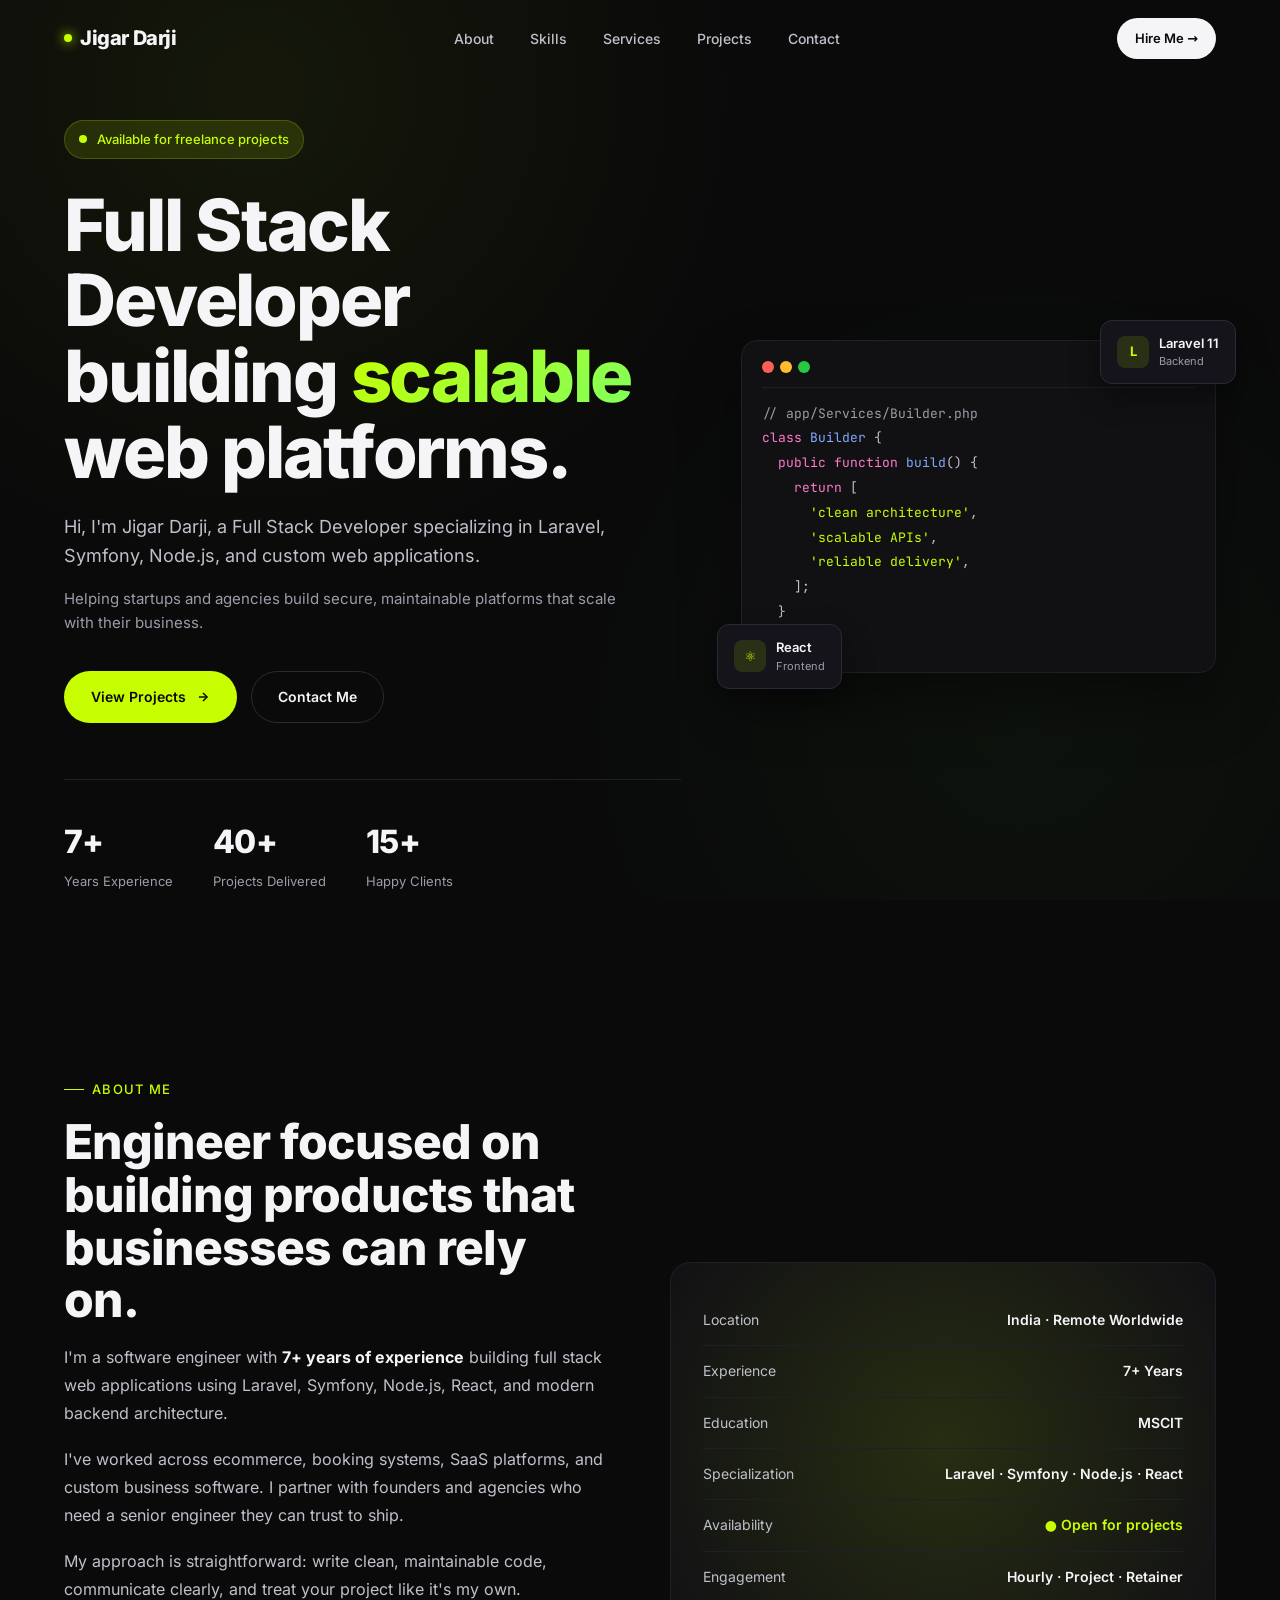
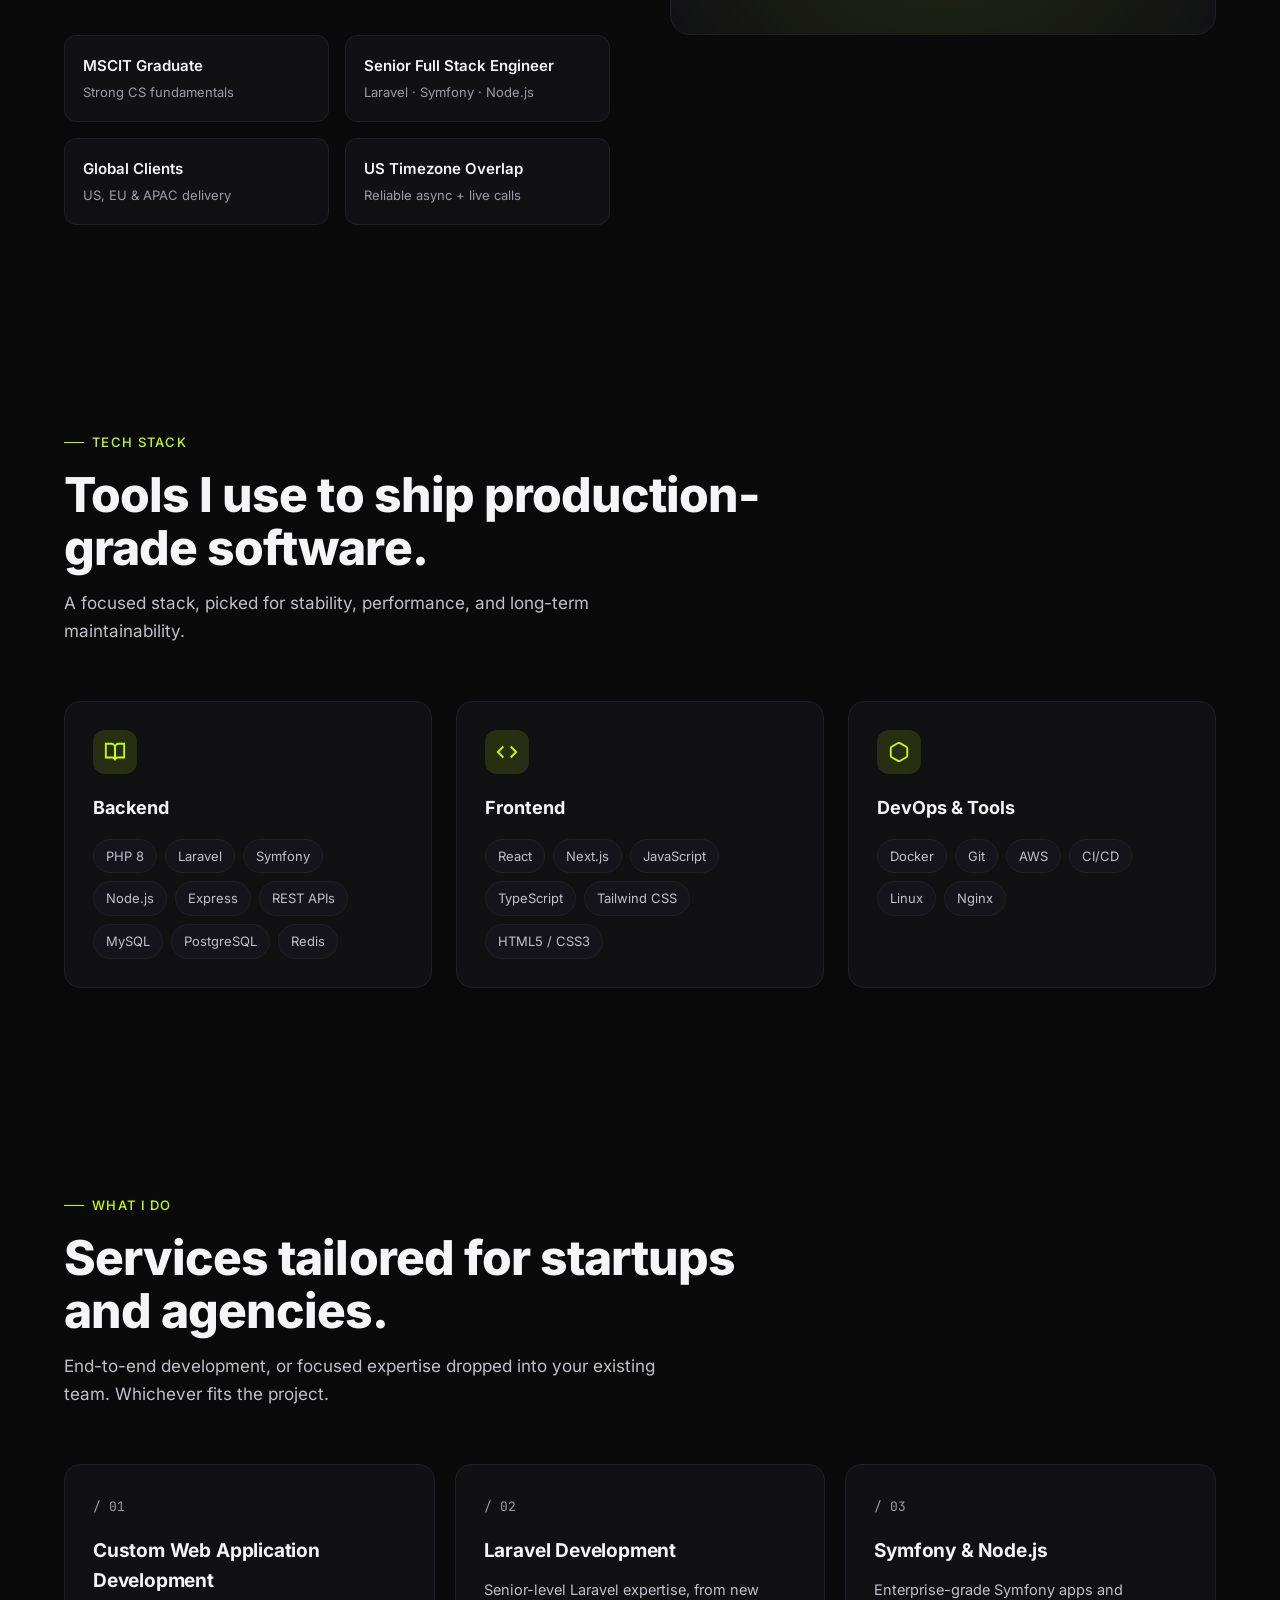
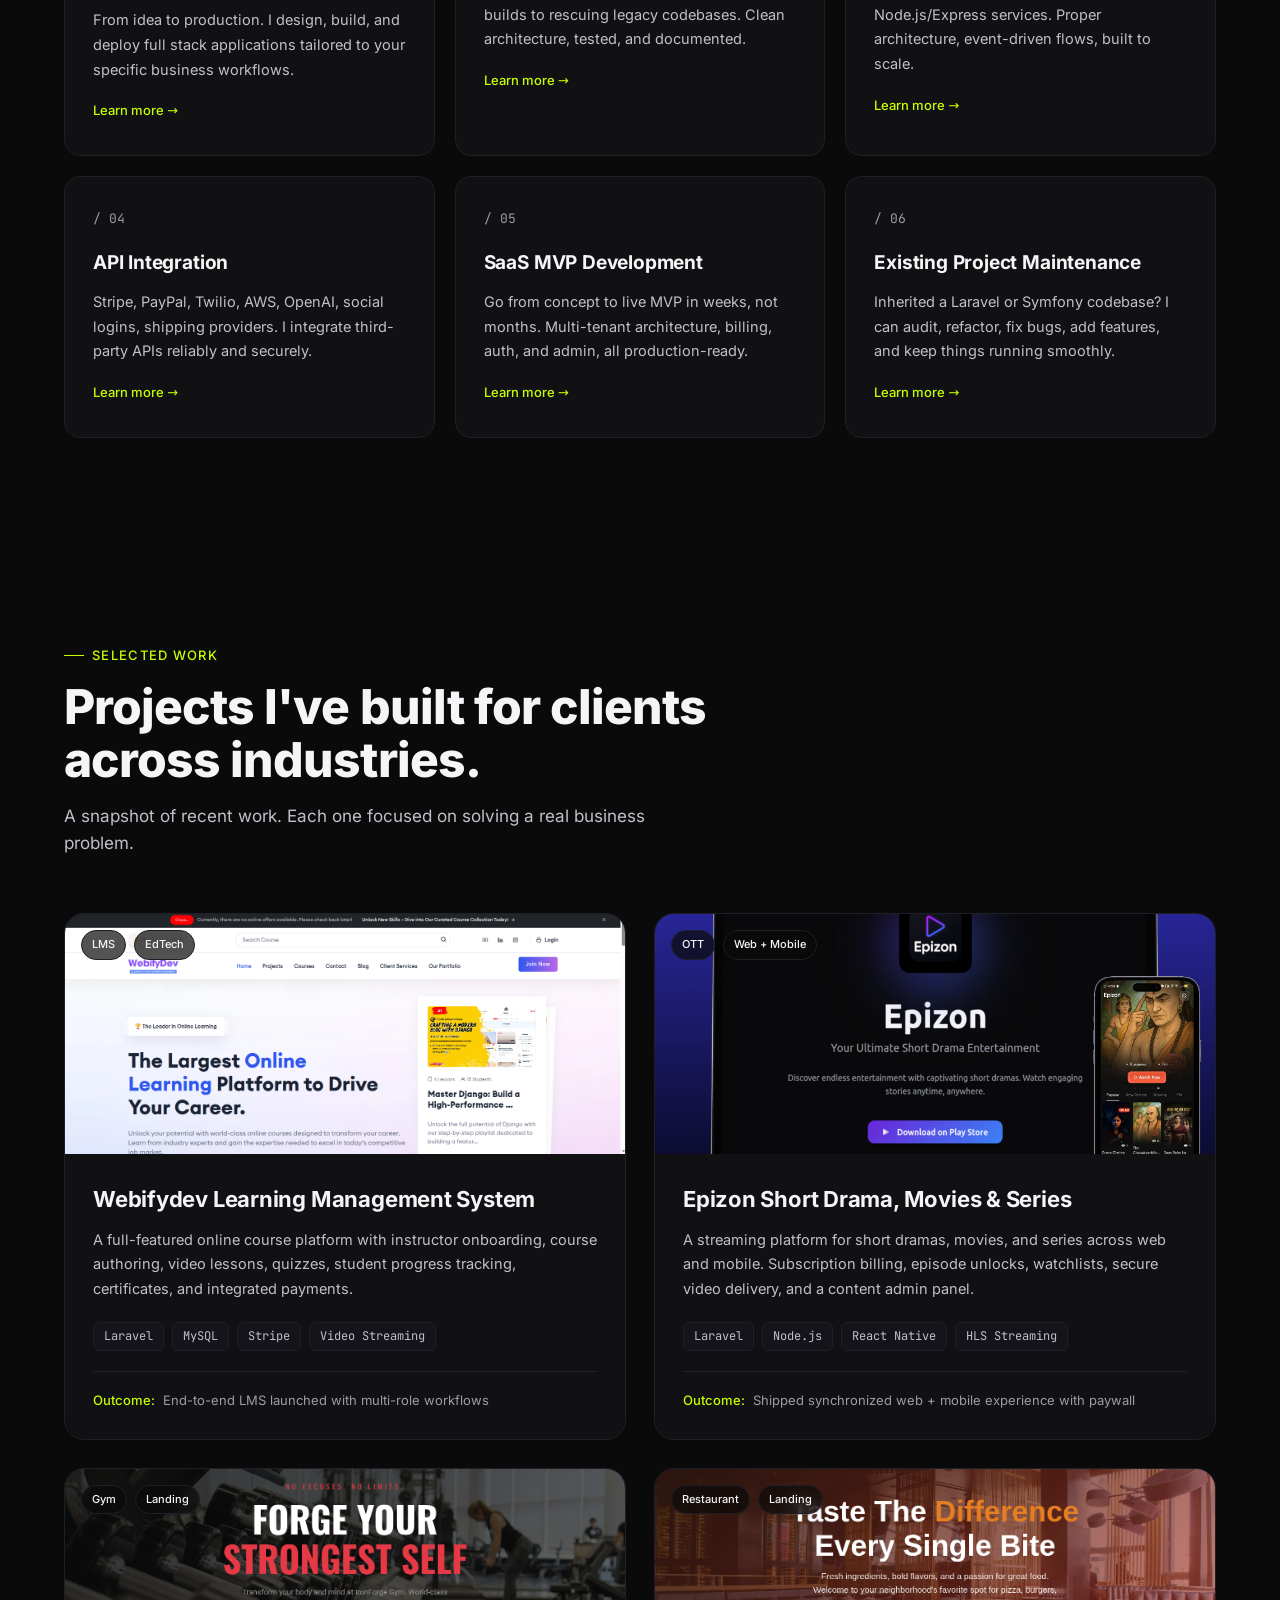
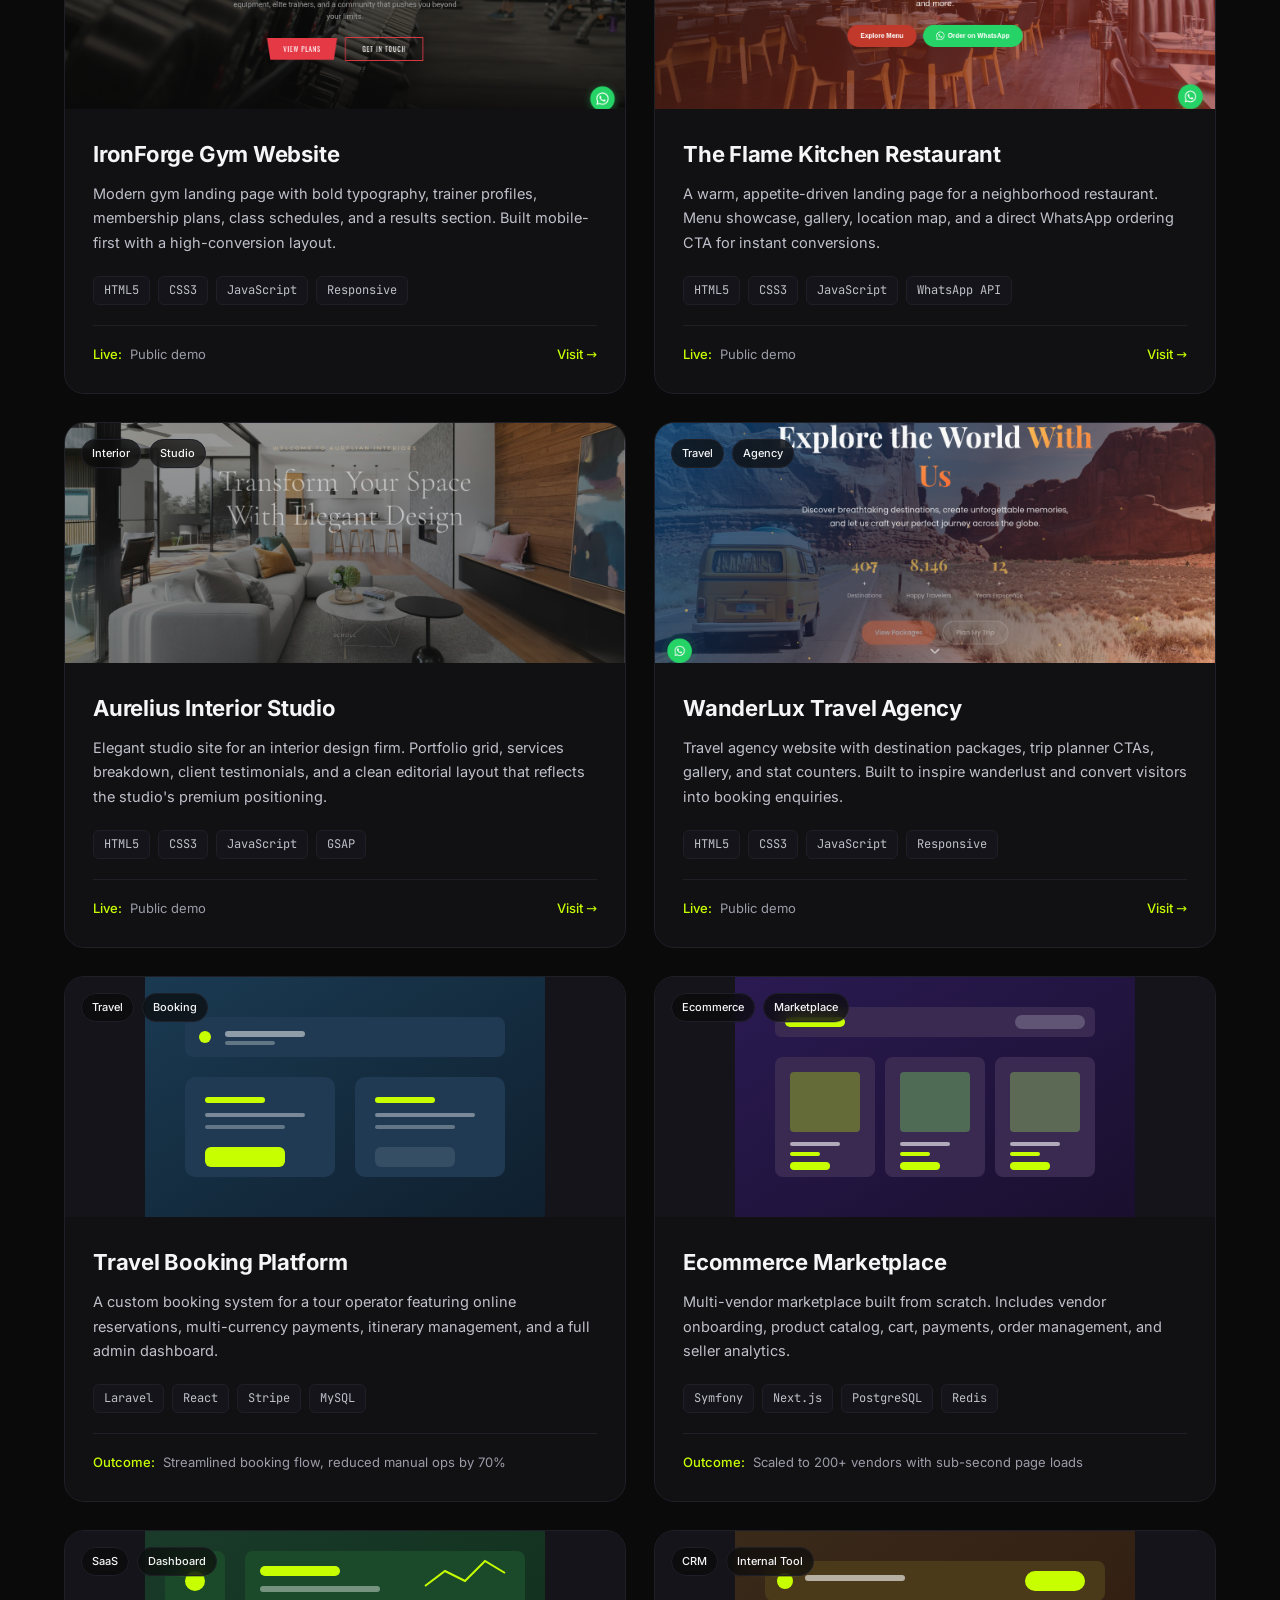
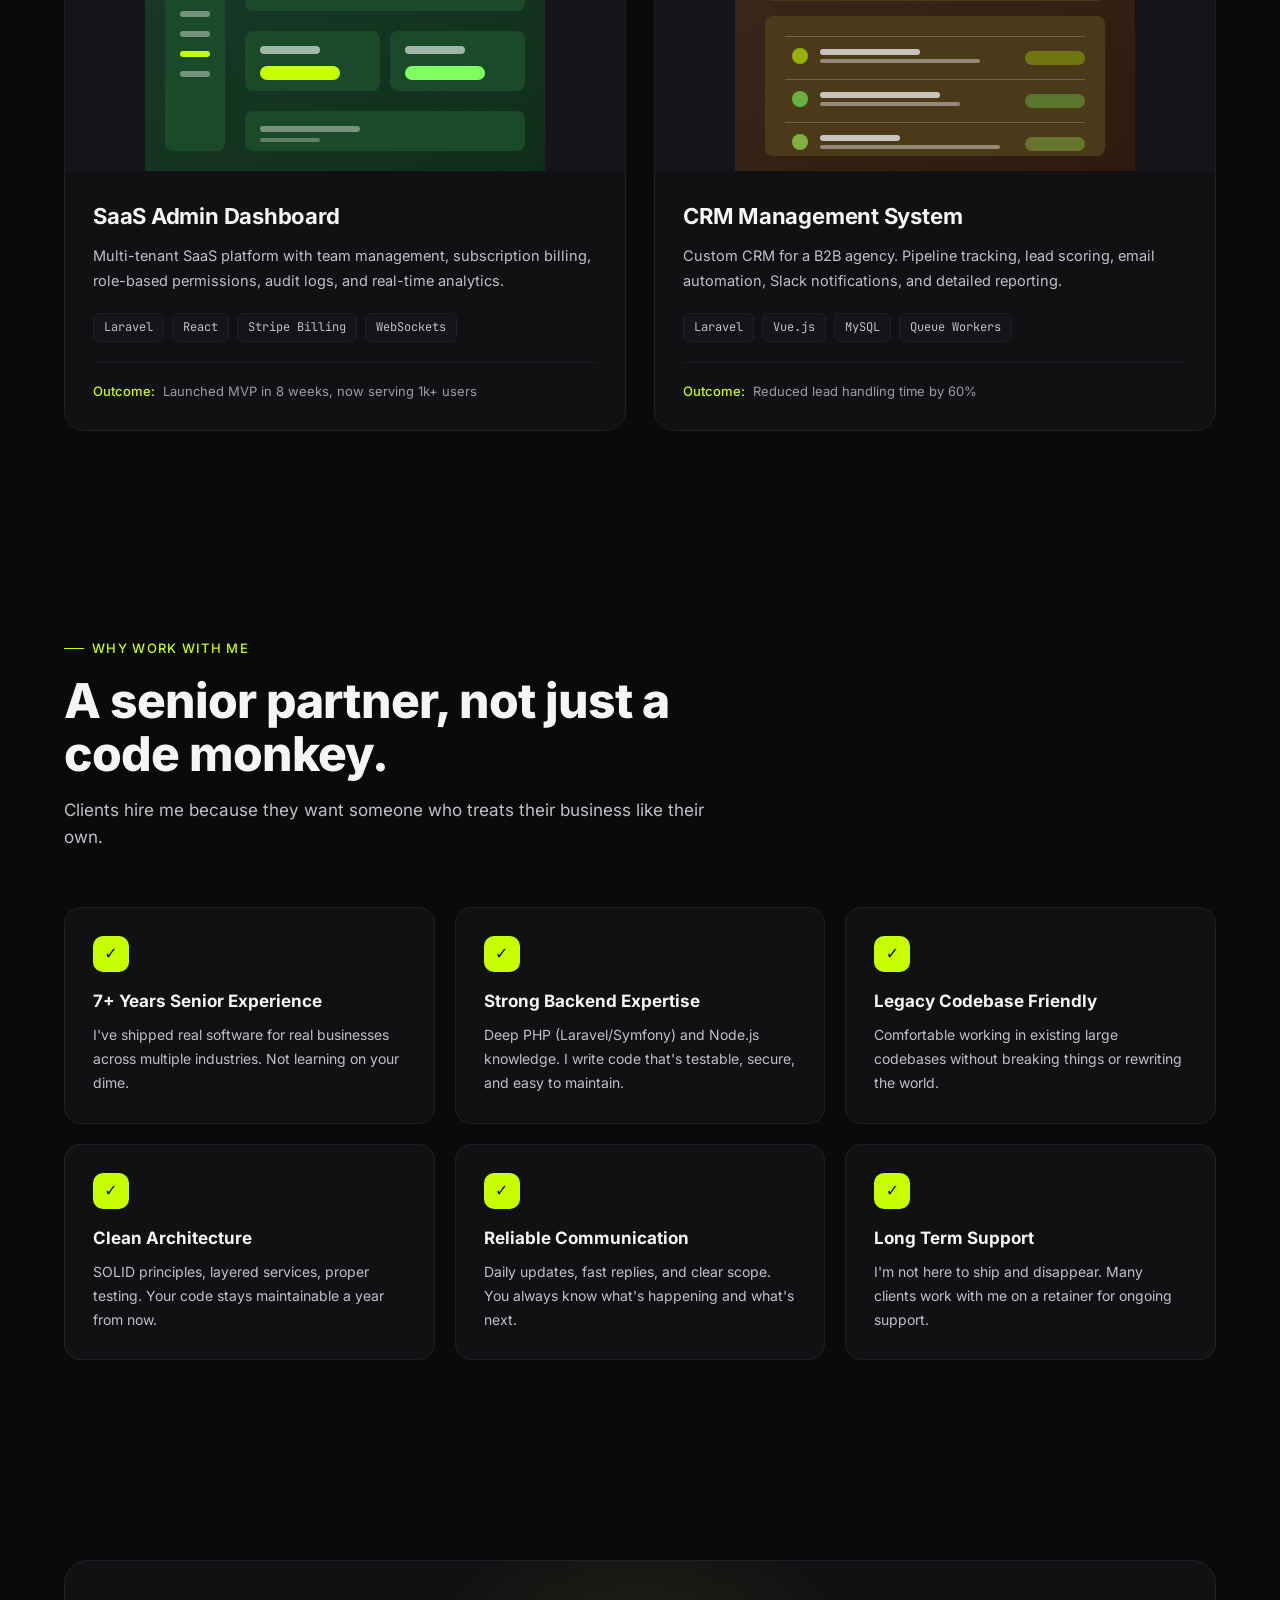
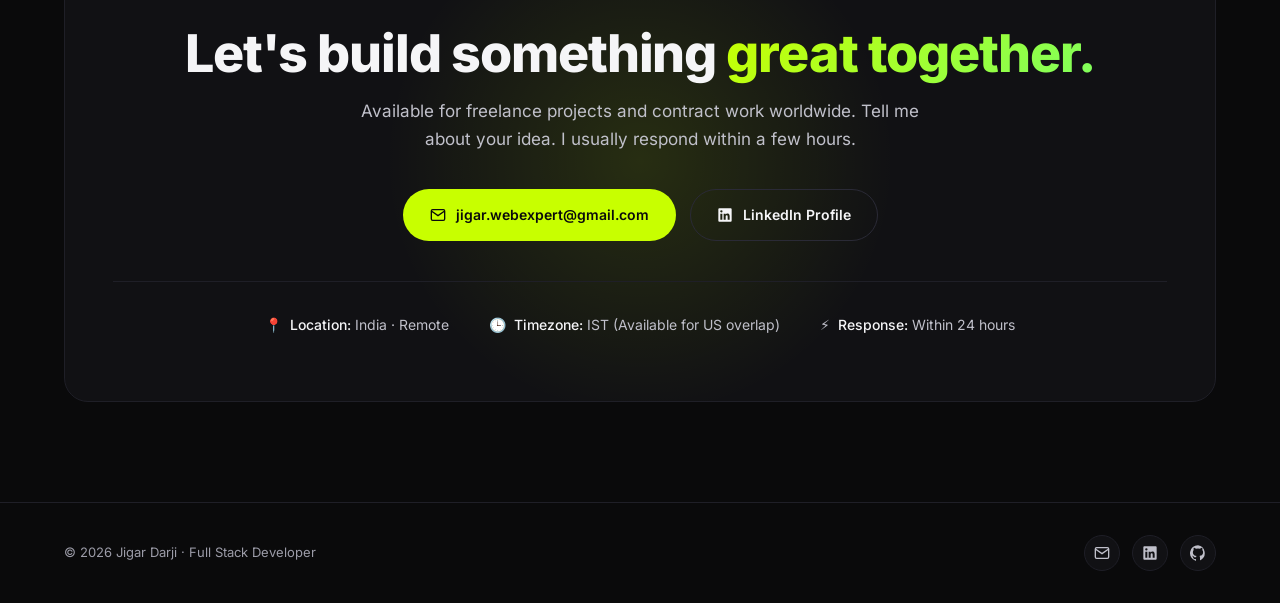
==== commit b2dbe2c4: "optimize" ====
--- a/index.html
+++ b/index.html
@@ -4,6 +4,7 @@
 <meta charset="UTF-8" />
 <meta name="viewport" content="width=device-width, initial-scale=1.0" />
 <meta name="robots" content="index, follow" />
+<meta name="theme-color" content="#0a0a0b" />
 <meta name="author" content="Jigar Darji" />
 <meta name="description" content="Jigar Darji, Full Stack Developer with 7+ years building Laravel, Symfony, Node.js & React apps for startups and agencies worldwide." />
 
@@ -65,10 +66,24 @@
 }
 </script>
 
-<link rel="preconnect" href="https://fonts.googleapis.com" />
-<link rel="preconnect" href="https://fonts.gstatic.com" crossorigin />
-<link href="https://fonts.googleapis.com/css2?family=Inter:wght@300;400;500;600;700;800;900&family=JetBrains+Mono:wght@400;500&display=swap" rel="stylesheet" />
+<link rel="preload" as="font" type="font/woff2" href="assets/fonts/inter.woff2" crossorigin />
 <style>
+  @font-face {
+    font-family: 'Inter';
+    font-style: normal;
+    font-weight: 100 900;
+    font-display: swap;
+    src: url('assets/fonts/inter.woff2') format('woff2');
+  }
+
+  @font-face {
+    font-family: 'JetBrains Mono';
+    font-style: normal;
+    font-weight: 400;
+    font-display: swap;
+    src: url('assets/fonts/jetbrains-mono.woff2') format('woff2');
+  }
+
   * {
     margin: 0;
     padding: 0;
@@ -82,8 +97,8 @@
     --border: #1f1f27;
     --border-strong: #2a2a36;
     --text: #f5f5f7;
-    --text-dim: #a1a1aa;
-    --text-muted: #6b6b76;
+    --text-dim: #c0c0ca;
+    --text-muted: #9c9ca8;
     --accent: #ffffff;
     --accent-glow: rgba(255, 255, 255, 0.08);
     --brand: #c8ff00;
@@ -548,6 +563,7 @@
     display: flex;
     justify-content: space-between;
     align-items: center;
+    gap: 16px;
     padding: 14px 0;
     border-bottom: 1px solid var(--border);
     position: relative;
@@ -559,12 +575,14 @@
   .vis-label {
     color: var(--text-dim);
     font-size: 14px;
+    flex-shrink: 0;
   }
 
   .vis-value {
     color: var(--text);
     font-weight: 600;
     font-size: 14px;
+    text-align: right;
   }
 
   /* SKILLS */
@@ -862,7 +880,7 @@
     font-weight: 700;
   }
 
-  .why-card h4 {
+  .why-card h3 {
     font-size: 17px;
     margin-bottom: 8px;
     font-weight: 700;
@@ -1095,6 +1113,33 @@
 
     .about-highlights {
       grid-template-columns: 1fr;
+    }
+
+    .about-visual {
+      padding: 24px;
+    }
+
+    .hero-buttons {
+      flex-wrap: nowrap;
+      gap: 10px;
+    }
+
+    .hero-buttons .btn {
+      padding: 12px 18px;
+      font-size: 13px;
+      white-space: nowrap;
+    }
+
+    .vis-row {
+      flex-direction: column;
+      align-items: flex-start;
+      gap: 6px;
+      padding: 12px 0;
+    }
+
+    .vis-value {
+      text-align: left;
+      font-size: 15px;
     }
 
     .contact-card {
@@ -1771,32 +1816,32 @@
     <div class="why-grid">
       <div class="why-card reveal">
         <div class="check">✓</div>
-        <h4>7+ Years Senior Experience</h4>
+        <h3>7+ Years Senior Experience</h3>
         <p>I've shipped real software for real businesses across multiple industries. Not learning on your dime.</p>
       </div>
       <div class="why-card reveal reveal-delay-1">
         <div class="check">✓</div>
-        <h4>Strong Backend Expertise</h4>
+        <h3>Strong Backend Expertise</h3>
         <p>Deep PHP (Laravel/Symfony) and Node.js knowledge. I write code that's testable, secure, and easy to maintain.</p>
       </div>
       <div class="why-card reveal reveal-delay-2">
         <div class="check">✓</div>
-        <h4>Legacy Codebase Friendly</h4>
+        <h3>Legacy Codebase Friendly</h3>
         <p>Comfortable working in existing large codebases without breaking things or rewriting the world.</p>
       </div>
       <div class="why-card reveal">
         <div class="check">✓</div>
-        <h4>Clean Architecture</h4>
+        <h3>Clean Architecture</h3>
         <p>SOLID principles, layered services, proper testing. Your code stays maintainable a year from now.</p>
       </div>
       <div class="why-card reveal reveal-delay-1">
         <div class="check">✓</div>
-        <h4>Reliable Communication</h4>
+        <h3>Reliable Communication</h3>
         <p>Daily updates, fast replies, and clear scope. You always know what's happening and what's next.</p>
       </div>
       <div class="why-card reveal reveal-delay-2">
         <div class="check">✓</div>
-        <h4>Long Term Support</h4>
+        <h3>Long Term Support</h3>
         <p>I'm not here to ship and disappear. Many clients work with me on a retainer for ongoing support.</p>
       </div>
     </div>
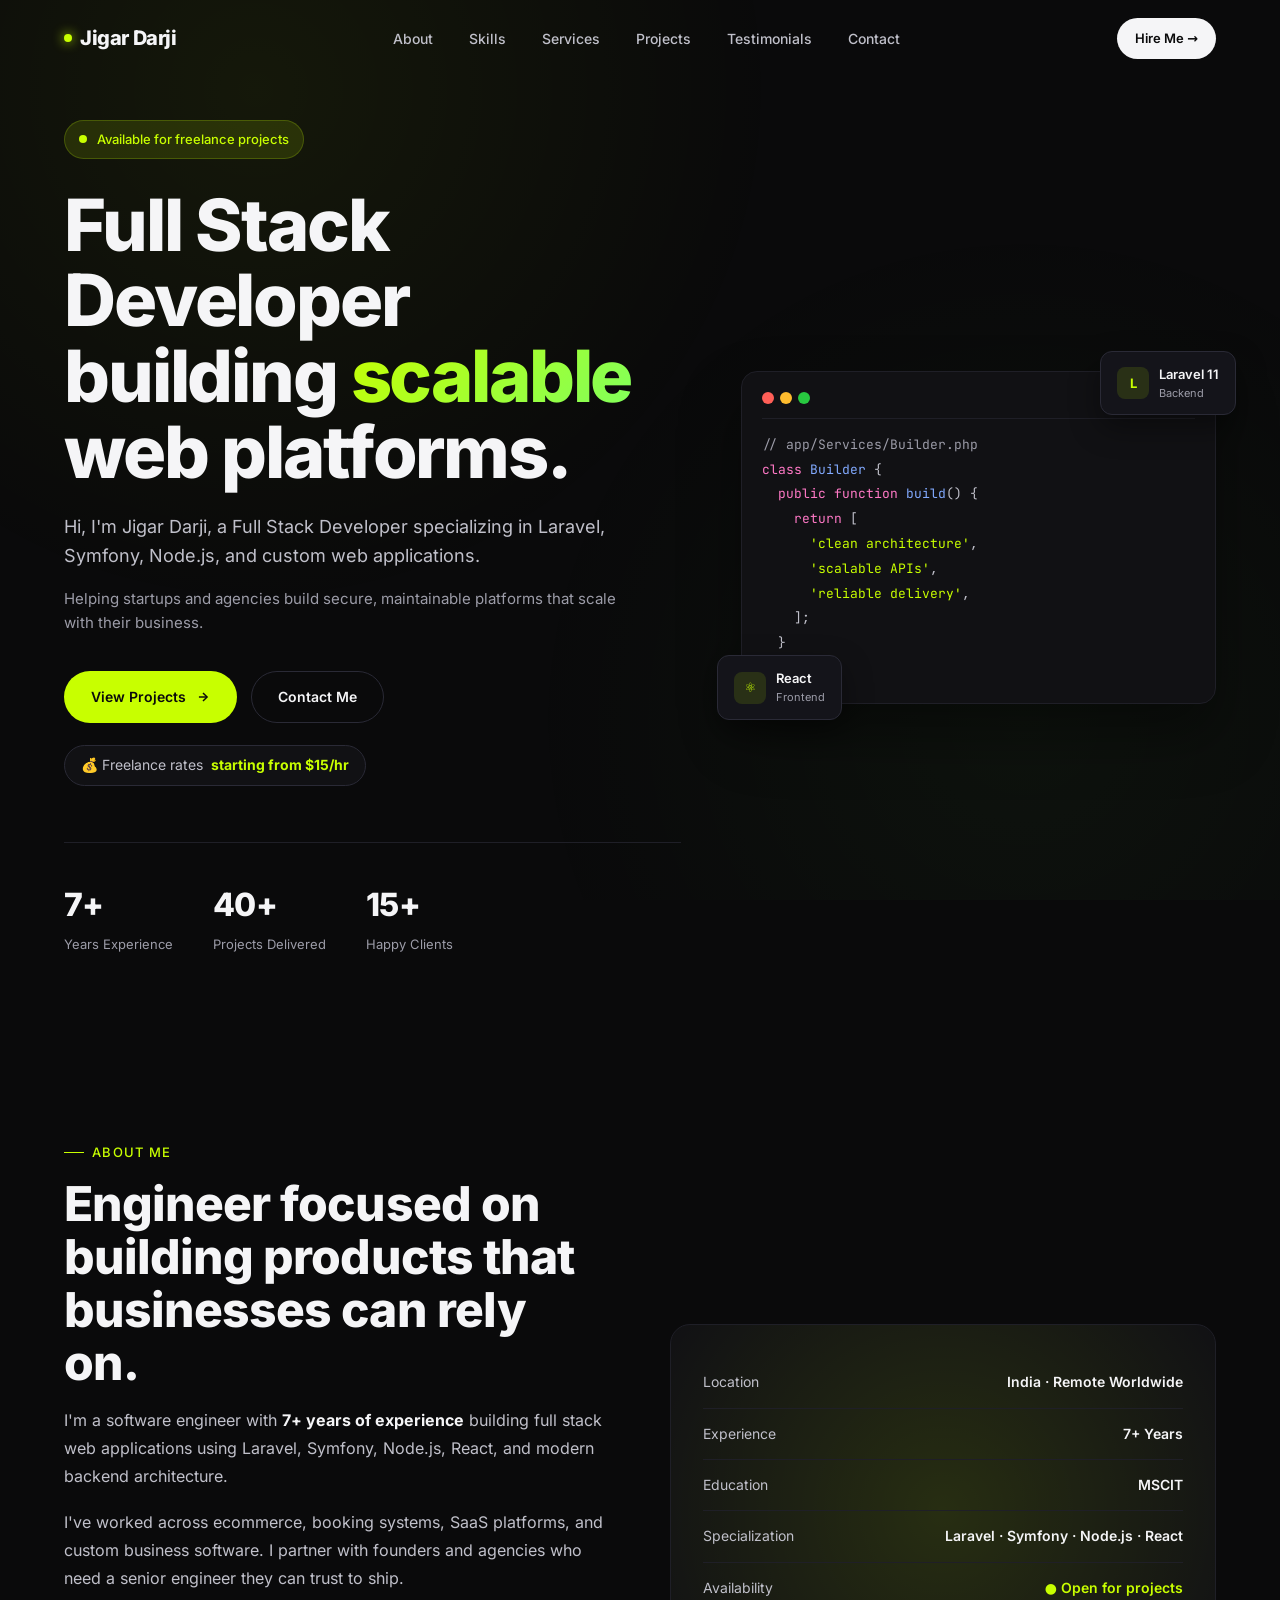
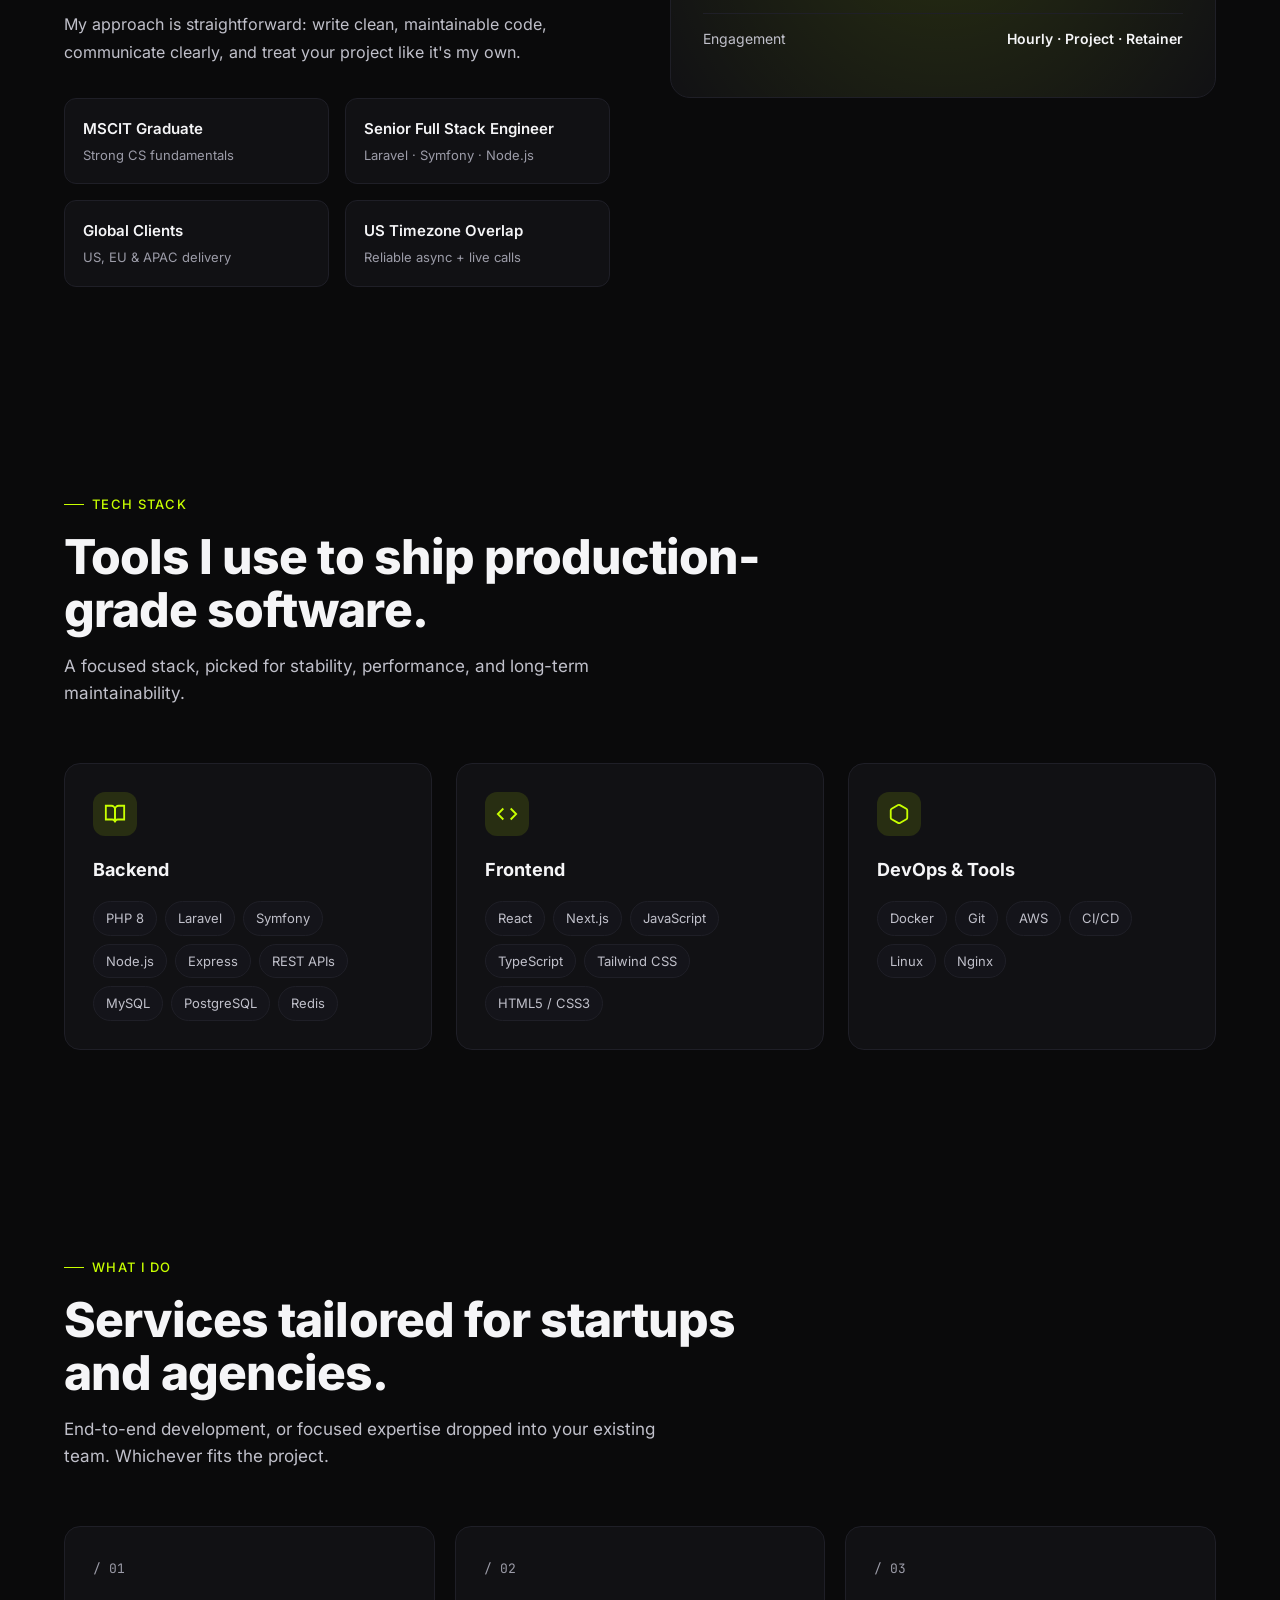
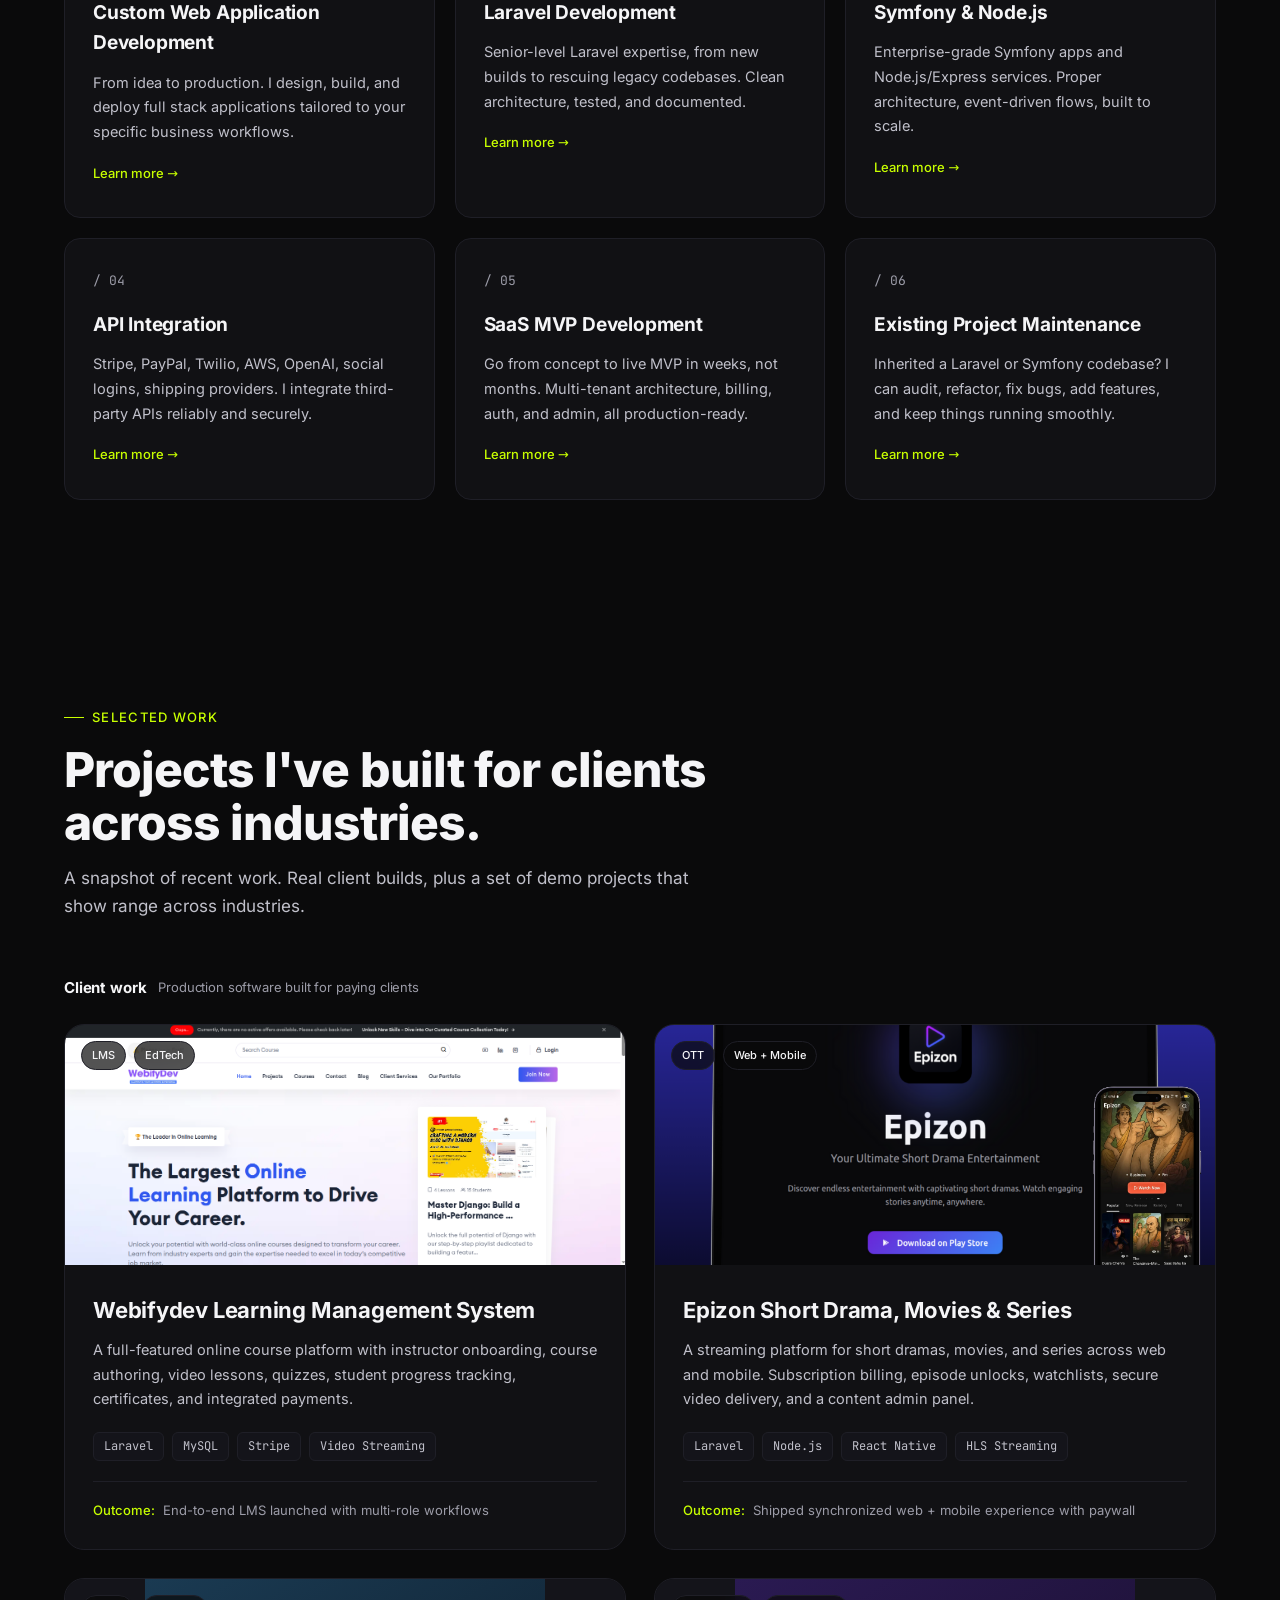
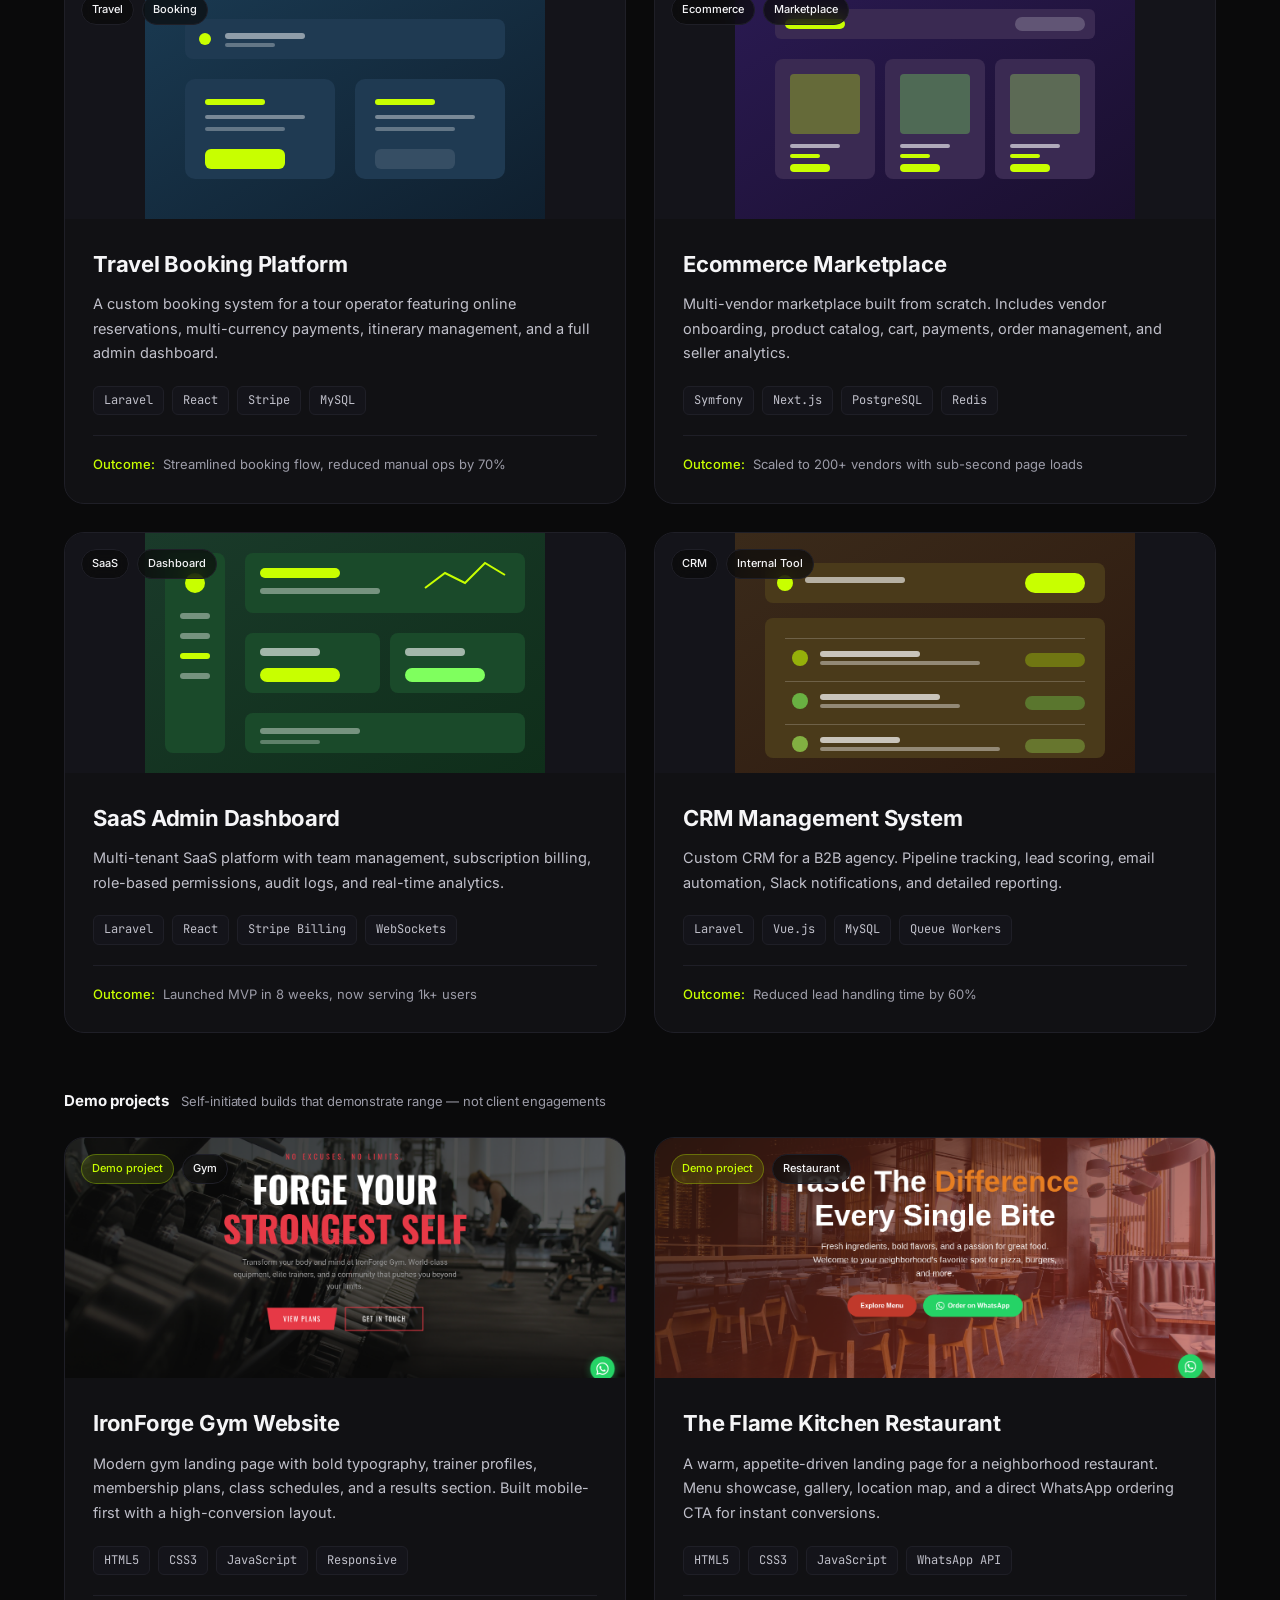
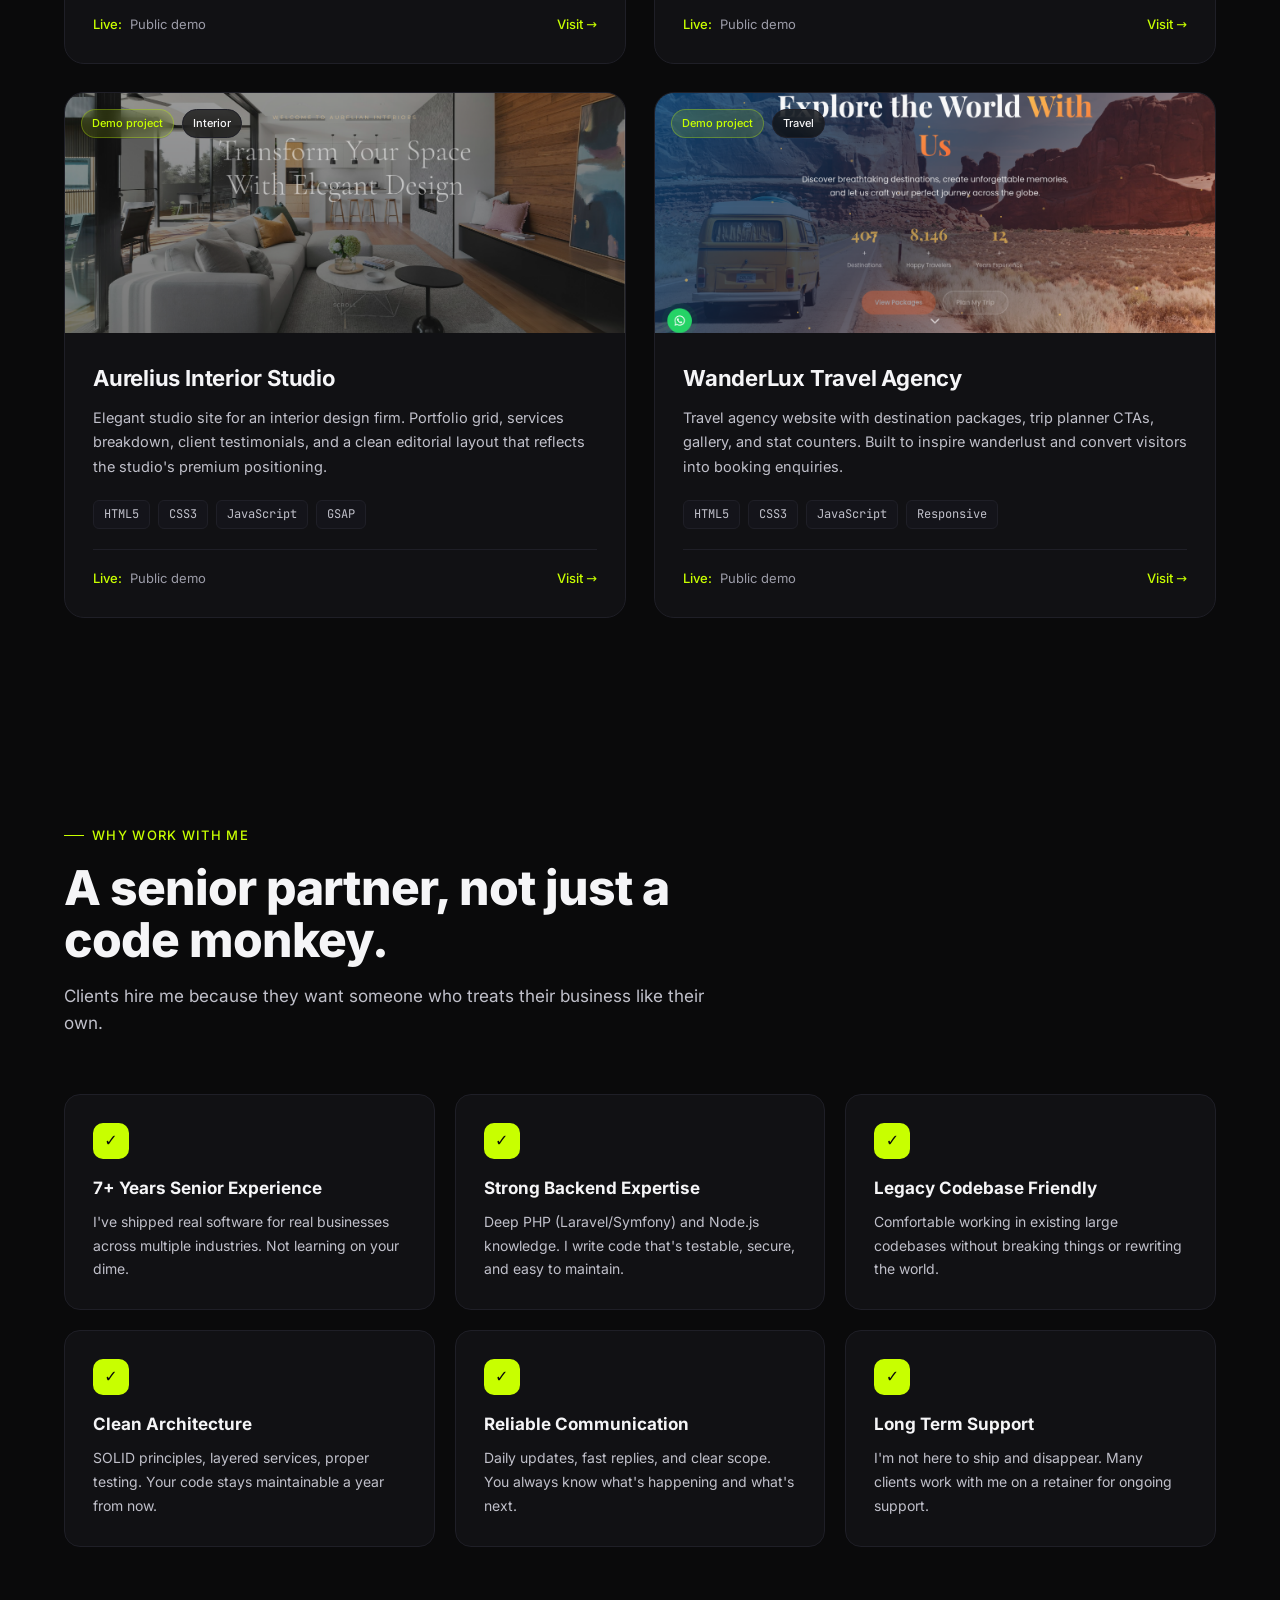
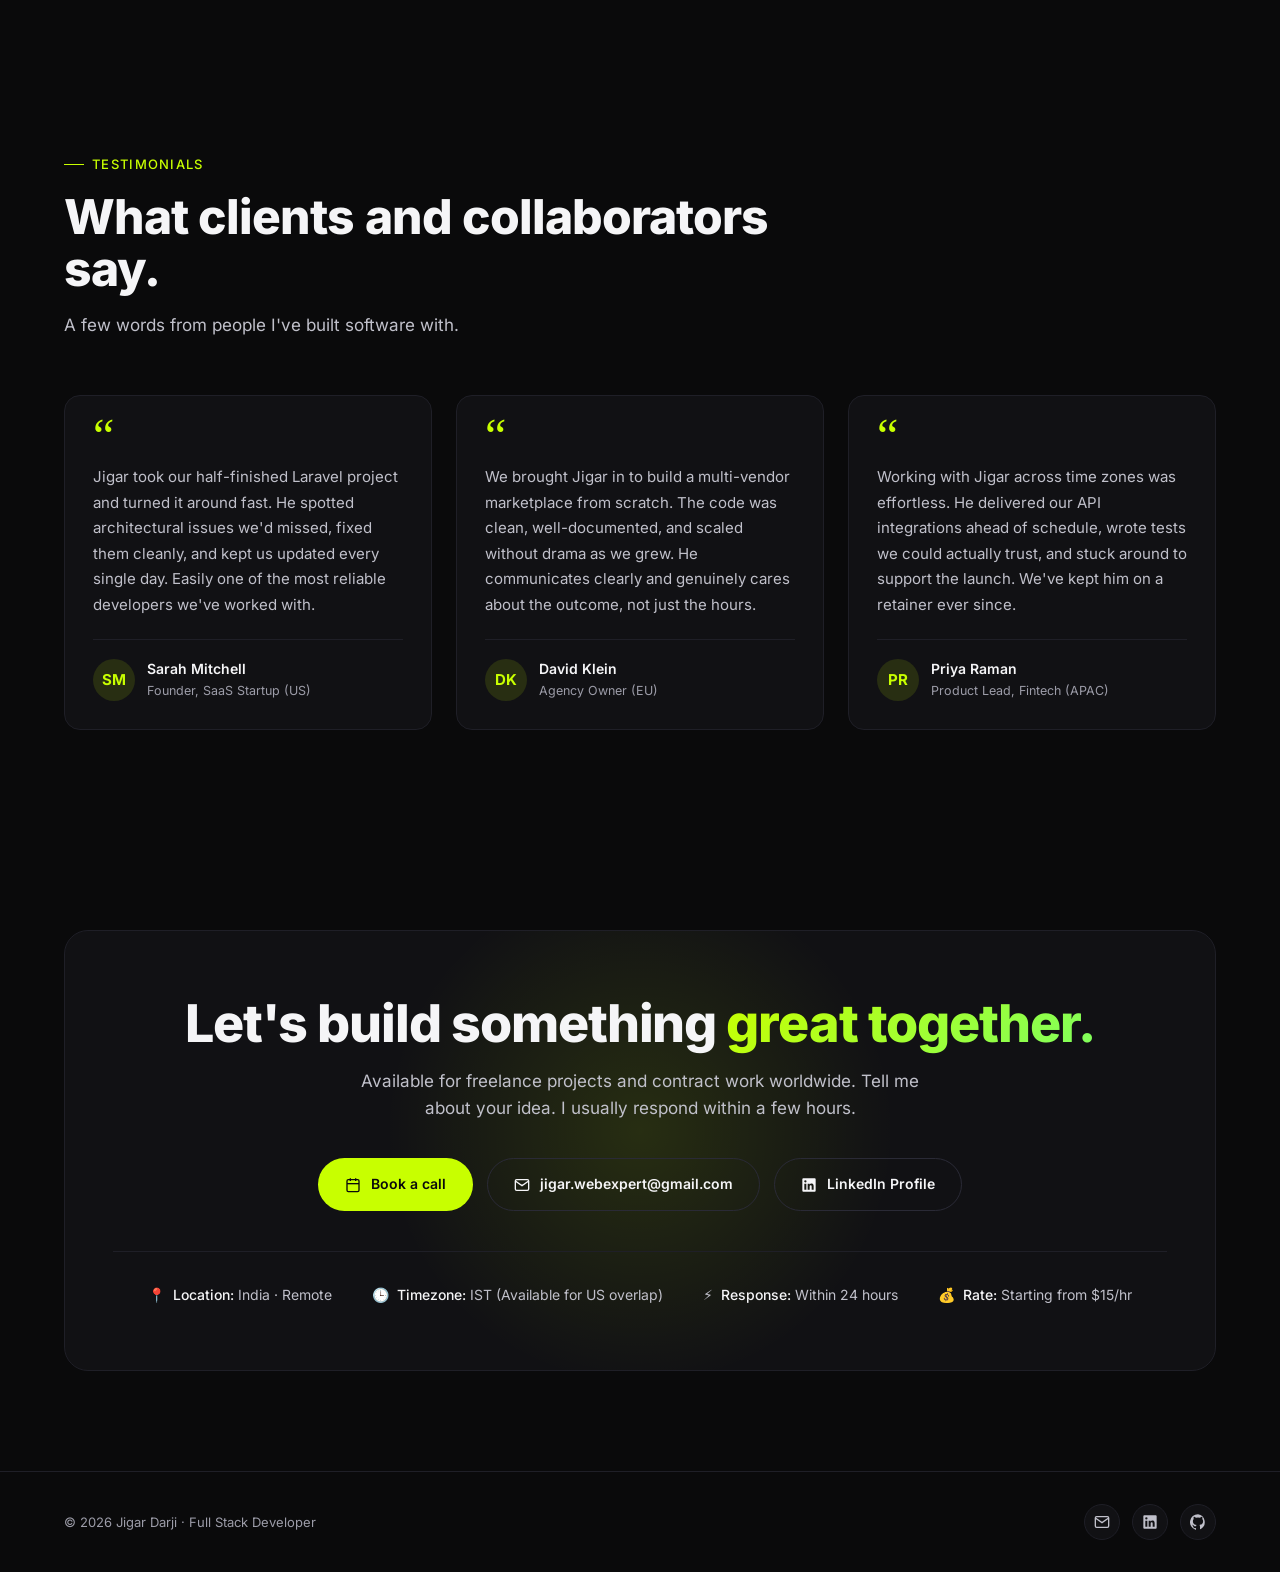
==== commit b17acd82: "changes" ====
--- a/index.html
+++ b/index.html
@@ -1022,6 +1022,136 @@
     transform: translateY(-2px);
   }
 
+  /* PRICING PILL */
+  .price-pill {
+    display: inline-flex;
+    align-items: center;
+    gap: 8px;
+    margin-top: 22px;
+    padding: 8px 16px;
+    background: var(--bg-elev);
+    border: 1px solid var(--border-strong);
+    border-radius: 100px;
+    font-size: 14px;
+    color: var(--text-dim);
+  }
+
+  .price-pill strong {
+    color: var(--brand);
+    font-weight: 700;
+  }
+
+  /* PROJECT GROUPS */
+  .project-group-label {
+    display: flex;
+    align-items: center;
+    gap: 12px;
+    font-size: 15px;
+    font-weight: 700;
+    color: var(--text);
+    letter-spacing: -0.01em;
+    margin: 56px 0 24px;
+  }
+
+  .project-group-label:first-of-type {
+    margin-top: 8px;
+  }
+
+  .project-group-label .count {
+    font-family: 'JetBrains Mono', monospace;
+    font-size: 12px;
+    font-weight: 400;
+    color: var(--text-muted);
+    padding: 3px 10px;
+    background: var(--bg-elev);
+    border: 1px solid var(--border);
+    border-radius: 100px;
+  }
+
+  .project-group-label .group-note {
+    font-size: 13px;
+    font-weight: 400;
+    color: var(--text-muted);
+  }
+
+  .project-status.is-demo {
+    background: var(--brand-soft);
+    border-color: rgba(200, 255, 0, 0.3);
+    color: var(--brand);
+  }
+
+  /* TESTIMONIALS */
+  .testimonials-grid {
+    display: grid;
+    grid-template-columns: repeat(3, 1fr);
+    gap: 24px;
+  }
+
+  .testimonial-card {
+    background: var(--bg-elev);
+    border: 1px solid var(--border);
+    border-radius: 16px;
+    padding: 28px;
+    display: flex;
+    flex-direction: column;
+    transition: all 0.3s ease;
+  }
+
+  .testimonial-card:hover {
+    border-color: var(--border-strong);
+    transform: translateY(-4px);
+  }
+
+  .testimonial-quote-mark {
+    font-size: 48px;
+    line-height: 0.5;
+    color: var(--brand);
+    font-family: Georgia, serif;
+    margin-bottom: 16px;
+    height: 24px;
+  }
+
+  .testimonial-card p {
+    color: var(--text-dim);
+    font-size: 15px;
+    line-height: 1.7;
+    flex: 1;
+    margin-bottom: 22px;
+  }
+
+  .testimonial-author {
+    display: flex;
+    align-items: center;
+    gap: 12px;
+    padding-top: 18px;
+    border-top: 1px solid var(--border);
+  }
+
+  .testimonial-avatar {
+    width: 42px;
+    height: 42px;
+    border-radius: 50%;
+    background: var(--brand-soft);
+    color: var(--brand);
+    display: flex;
+    align-items: center;
+    justify-content: center;
+    font-weight: 700;
+    font-size: 15px;
+    flex-shrink: 0;
+  }
+
+  .testimonial-name {
+    font-weight: 600;
+    font-size: 14px;
+    color: var(--text);
+  }
+
+  .testimonial-role {
+    font-size: 12.5px;
+    color: var(--text-muted);
+  }
+
   /* ANIMATIONS */
   .reveal {
     opacity: 0;
@@ -1056,7 +1186,8 @@
 
     .skills-grid,
     .services-grid,
-    .why-grid {
+    .why-grid,
+    .testimonials-grid {
       grid-template-columns: repeat(2, 1fr);
     }
 
@@ -1107,7 +1238,8 @@
 
     .skills-grid,
     .services-grid,
-    .why-grid {
+    .why-grid,
+    .testimonials-grid {
       grid-template-columns: 1fr;
     }
 
@@ -1168,6 +1300,7 @@
       <li><a href="#skills">Skills</a></li>
       <li><a href="#services">Services</a></li>
       <li><a href="#projects">Projects</a></li>
+      <li><a href="#testimonials">Testimonials</a></li>
       <li><a href="#contact">Contact</a></li>
     </ul>
     <a href="#contact" class="nav-cta">Hire Me →</a>
@@ -1208,6 +1341,10 @@
           <a href="#contact" class="btn btn-secondary">Contact Me</a>
         </div>
 
+        <div class="price-pill">
+          💰 Freelance rates <strong>starting from $15/hr</strong>
+        </div>
+
         <div class="hero-stats">
           <div>
             <div class="stat-num">7+</div>
@@ -1450,7 +1587,12 @@
     <div class="reveal">
       <div class="section-label">Selected work</div>
       <h2 class="section-title">Projects I've built for clients across industries.</h2>
-      <p class="section-subtitle">A snapshot of recent work. Each one focused on solving a real business problem.</p>
+      <p class="section-subtitle">A snapshot of recent work. Real client builds, plus a set of demo projects that show range across industries.</p>
+    </div>
+
+    <div class="project-group-label reveal">
+      Client work
+      <span class="group-note">Production software built for paying clients</span>
     </div>
 
     <div class="projects-grid">
@@ -1498,106 +1640,6 @@
           </div>
           <div class="project-outcome">
             <strong>Outcome:</strong> Shipped synchronized web + mobile experience with paywall
-          </div>
-        </div>
-      </div>
-
-      <!-- IronForge Gym -->
-      <div class="project-card reveal reveal-delay-2">
-        <div class="project-img">
-          <img src="assets/gym.png" alt="IronForge gym landing page" loading="lazy" />
-          <div class="project-tag-row">
-            <span class="project-status">Gym</span>
-            <span class="project-status">Landing</span>
-          </div>
-        </div>
-        <div class="project-content">
-          <h3>IronForge Gym Website</h3>
-          <p>Modern gym landing page with bold typography, trainer profiles, membership plans, class schedules, and a results section. Built mobile-first with a high-conversion layout.</p>
-          <div class="project-meta">
-            <span>HTML5</span>
-            <span>CSS3</span>
-            <span>JavaScript</span>
-            <span>Responsive</span>
-          </div>
-          <div class="project-outcome">
-            <strong>Live:</strong> Public demo
-            <a class="project-link" href="https://demo-site-7gxm.onrender.com/gym" target="_blank" rel="noopener">Visit →</a>
-          </div>
-        </div>
-      </div>
-
-      <!-- The Flame Kitchen -->
-      <div class="project-card reveal reveal-delay-3">
-        <div class="project-img">
-          <img src="assets/restaurant.png" alt="The Flame Kitchen restaurant landing page" loading="lazy" />
-          <div class="project-tag-row">
-            <span class="project-status">Restaurant</span>
-            <span class="project-status">Landing</span>
-          </div>
-        </div>
-        <div class="project-content">
-          <h3>The Flame Kitchen Restaurant</h3>
-          <p>A warm, appetite-driven landing page for a neighborhood restaurant. Menu showcase, gallery, location map, and a direct WhatsApp ordering CTA for instant conversions.</p>
-          <div class="project-meta">
-            <span>HTML5</span>
-            <span>CSS3</span>
-            <span>JavaScript</span>
-            <span>WhatsApp API</span>
-          </div>
-          <div class="project-outcome">
-            <strong>Live:</strong> Public demo
-            <a class="project-link" href="https://demo-site-7gxm.onrender.com/restaurant" target="_blank" rel="noopener">Visit →</a>
-          </div>
-        </div>
-      </div>
-
-      <!-- Aurelius Interior -->
-      <div class="project-card reveal">
-        <div class="project-img">
-          <img src="assets/interior.png" alt="Aurelius interior design studio website" loading="lazy" />
-          <div class="project-tag-row">
-            <span class="project-status">Interior</span>
-            <span class="project-status">Studio</span>
-          </div>
-        </div>
-        <div class="project-content">
-          <h3>Aurelius Interior Studio</h3>
-          <p>Elegant studio site for an interior design firm. Portfolio grid, services breakdown, client testimonials, and a clean editorial layout that reflects the studio's premium positioning.</p>
-          <div class="project-meta">
-            <span>HTML5</span>
-            <span>CSS3</span>
-            <span>JavaScript</span>
-            <span>GSAP</span>
-          </div>
-          <div class="project-outcome">
-            <strong>Live:</strong> Public demo
-            <a class="project-link" href="https://demo-site-7gxm.onrender.com/interior" target="_blank" rel="noopener">Visit →</a>
-          </div>
-        </div>
-      </div>
-
-      <!-- WanderLux Travel -->
-      <div class="project-card reveal reveal-delay-1">
-        <div class="project-img">
-          <img src="assets/travel.png" alt="WanderLux travel agency website" loading="lazy" />
-          <div class="project-tag-row">
-            <span class="project-status">Travel</span>
-            <span class="project-status">Agency</span>
-          </div>
-        </div>
-        <div class="project-content">
-          <h3>WanderLux Travel Agency</h3>
-          <p>Travel agency website with destination packages, trip planner CTAs, gallery, and stat counters. Built to inspire wanderlust and convert visitors into booking enquiries.</p>
-          <div class="project-meta">
-            <span>HTML5</span>
-            <span>CSS3</span>
-            <span>JavaScript</span>
-            <span>Responsive</span>
-          </div>
-          <div class="project-outcome">
-            <strong>Live:</strong> Public demo
-            <a class="project-link" href="https://demo-site-7gxm.onrender.com/travel" target="_blank" rel="noopener">Visit →</a>
           </div>
         </div>
       </div>
@@ -1801,6 +1843,113 @@
         </div>
       </div>
     </div>
+
+    <div class="project-group-label reveal">
+      Demo projects
+      <span class="group-note">Self-initiated builds that demonstrate range — not client engagements</span>
+    </div>
+
+    <div class="projects-grid">
+      <!-- IronForge Gym -->
+      <div class="project-card reveal">
+        <div class="project-img">
+          <img src="assets/gym.png" alt="IronForge gym landing page" loading="lazy" />
+          <div class="project-tag-row">
+            <span class="project-status is-demo">Demo project</span>
+            <span class="project-status">Gym</span>
+          </div>
+        </div>
+        <div class="project-content">
+          <h3>IronForge Gym Website</h3>
+          <p>Modern gym landing page with bold typography, trainer profiles, membership plans, class schedules, and a results section. Built mobile-first with a high-conversion layout.</p>
+          <div class="project-meta">
+            <span>HTML5</span>
+            <span>CSS3</span>
+            <span>JavaScript</span>
+            <span>Responsive</span>
+          </div>
+          <div class="project-outcome">
+            <strong>Live:</strong> Public demo
+            <a class="project-link" href="https://demo-site-7gxm.onrender.com/gym" target="_blank" rel="noopener">Visit →</a>
+          </div>
+        </div>
+      </div>
+
+      <!-- The Flame Kitchen -->
+      <div class="project-card reveal reveal-delay-1">
+        <div class="project-img">
+          <img src="assets/restaurant.png" alt="The Flame Kitchen restaurant landing page" loading="lazy" />
+          <div class="project-tag-row">
+            <span class="project-status is-demo">Demo project</span>
+            <span class="project-status">Restaurant</span>
+          </div>
+        </div>
+        <div class="project-content">
+          <h3>The Flame Kitchen Restaurant</h3>
+          <p>A warm, appetite-driven landing page for a neighborhood restaurant. Menu showcase, gallery, location map, and a direct WhatsApp ordering CTA for instant conversions.</p>
+          <div class="project-meta">
+            <span>HTML5</span>
+            <span>CSS3</span>
+            <span>JavaScript</span>
+            <span>WhatsApp API</span>
+          </div>
+          <div class="project-outcome">
+            <strong>Live:</strong> Public demo
+            <a class="project-link" href="https://demo-site-7gxm.onrender.com/restaurant" target="_blank" rel="noopener">Visit →</a>
+          </div>
+        </div>
+      </div>
+
+      <!-- Aurelius Interior -->
+      <div class="project-card reveal reveal-delay-2">
+        <div class="project-img">
+          <img src="assets/interior.png" alt="Aurelius interior design studio website" loading="lazy" />
+          <div class="project-tag-row">
+            <span class="project-status is-demo">Demo project</span>
+            <span class="project-status">Interior</span>
+          </div>
+        </div>
+        <div class="project-content">
+          <h3>Aurelius Interior Studio</h3>
+          <p>Elegant studio site for an interior design firm. Portfolio grid, services breakdown, client testimonials, and a clean editorial layout that reflects the studio's premium positioning.</p>
+          <div class="project-meta">
+            <span>HTML5</span>
+            <span>CSS3</span>
+            <span>JavaScript</span>
+            <span>GSAP</span>
+          </div>
+          <div class="project-outcome">
+            <strong>Live:</strong> Public demo
+            <a class="project-link" href="https://demo-site-7gxm.onrender.com/interior" target="_blank" rel="noopener">Visit →</a>
+          </div>
+        </div>
+      </div>
+
+      <!-- WanderLux Travel -->
+      <div class="project-card reveal reveal-delay-3">
+        <div class="project-img">
+          <img src="assets/travel.png" alt="WanderLux travel agency website" loading="lazy" />
+          <div class="project-tag-row">
+            <span class="project-status is-demo">Demo project</span>
+            <span class="project-status">Travel</span>
+          </div>
+        </div>
+        <div class="project-content">
+          <h3>WanderLux Travel Agency</h3>
+          <p>Travel agency website with destination packages, trip planner CTAs, gallery, and stat counters. Built to inspire wanderlust and convert visitors into booking enquiries.</p>
+          <div class="project-meta">
+            <span>HTML5</span>
+            <span>CSS3</span>
+            <span>JavaScript</span>
+            <span>Responsive</span>
+          </div>
+          <div class="project-outcome">
+            <strong>Live:</strong> Public demo
+            <a class="project-link" href="https://demo-site-7gxm.onrender.com/travel" target="_blank" rel="noopener">Visit →</a>
+          </div>
+        </div>
+      </div>
+    </div>
   </div>
 </section>
 
@@ -1848,6 +1997,56 @@
   </div>
 </section>
 
+<!-- TESTIMONIALS -->
+<section class="section" id="testimonials">
+  <div class="container">
+    <div class="reveal">
+      <div class="section-label">Testimonials</div>
+      <h2 class="section-title">What clients and collaborators say.</h2>
+      <p class="section-subtitle">A few words from people I've built software with.</p>
+    </div>
+
+    <div class="testimonials-grid">
+      <div class="testimonial-card reveal">
+        <div class="testimonial-quote-mark">&ldquo;</div>
+        <p>Jigar took our half-finished Laravel project and turned it around fast. He spotted architectural issues we'd missed, fixed them cleanly, and kept us updated every single day. Easily one of the most reliable developers we've worked with.</p>
+        <div class="testimonial-author">
+          <div class="testimonial-avatar">SM</div>
+          <div>
+            <div class="testimonial-name">Sarah Mitchell</div>
+            <div class="testimonial-role">Founder, SaaS Startup (US)</div>
+          </div>
+        </div>
+      </div>
+
+      <div class="testimonial-card reveal reveal-delay-1">
+        <div class="testimonial-quote-mark">&ldquo;</div>
+        <p>We brought Jigar in to build a multi-vendor marketplace from scratch. The code was clean, well-documented, and scaled without drama as we grew. He communicates clearly and genuinely cares about the outcome, not just the hours.</p>
+        <div class="testimonial-author">
+          <div class="testimonial-avatar">DK</div>
+          <div>
+            <div class="testimonial-name">David Klein</div>
+            <div class="testimonial-role">Agency Owner (EU)</div>
+          </div>
+        </div>
+      </div>
+
+      <div class="testimonial-card reveal reveal-delay-2">
+        <div class="testimonial-quote-mark">&ldquo;</div>
+        <p>Working with Jigar across time zones was effortless. He delivered our API integrations ahead of schedule, wrote tests we could actually trust, and stuck around to support the launch. We've kept him on a retainer ever since.</p>
+        <div class="testimonial-author">
+          <div class="testimonial-avatar">PR</div>
+          <div>
+            <div class="testimonial-name">Priya Raman</div>
+            <div class="testimonial-role">Product Lead, Fintech (APAC)</div>
+          </div>
+        </div>
+      </div>
+    </div>
+
+  </div>
+</section>
+
 <!-- CONTACT -->
 <section class="contact" id="contact">
   <div class="container">
@@ -1856,7 +2055,11 @@
       <p>Available for freelance projects and contract work worldwide. Tell me about your idea. I usually respond within a few hours.</p>
 
       <div class="contact-buttons">
-        <a href="mailto:jigar.webexpert@gmail.com" class="btn btn-primary">
+        <a href="https://calendly.com/jigar-webexpert" target="_blank" rel="noopener" class="btn btn-primary">
+          <svg width="16" height="16" viewBox="0 0 24 24" fill="none" stroke="currentColor" stroke-width="2"><rect x="3" y="4" width="18" height="18" rx="2"/><line x1="16" y1="2" x2="16" y2="6"/><line x1="8" y1="2" x2="8" y2="6"/><line x1="3" y1="10" x2="21" y2="10"/></svg>
+          Book a call
+        </a>
+        <a href="mailto:jigar.webexpert@gmail.com" class="btn btn-secondary">
           <svg width="16" height="16" viewBox="0 0 24 24" fill="none" stroke="currentColor" stroke-width="2"><path d="M4 4h16c1.1 0 2 .9 2 2v12c0 1.1-.9 2-2 2H4c-1.1 0-2-.9-2-2V6c0-1.1.9-2 2-2z"/><polyline points="22,6 12,13 2,6"/></svg>
           jigar.webexpert@gmail.com
         </a>
@@ -1878,6 +2081,10 @@
         <div class="contact-info-item">
           <span>⚡</span>
           <span><strong>Response:</strong> Within 24 hours</span>
+        </div>
+        <div class="contact-info-item">
+          <span>💰</span>
+          <span><strong>Rate:</strong> Starting from $15/hr</span>
         </div>
       </div>
     </div>
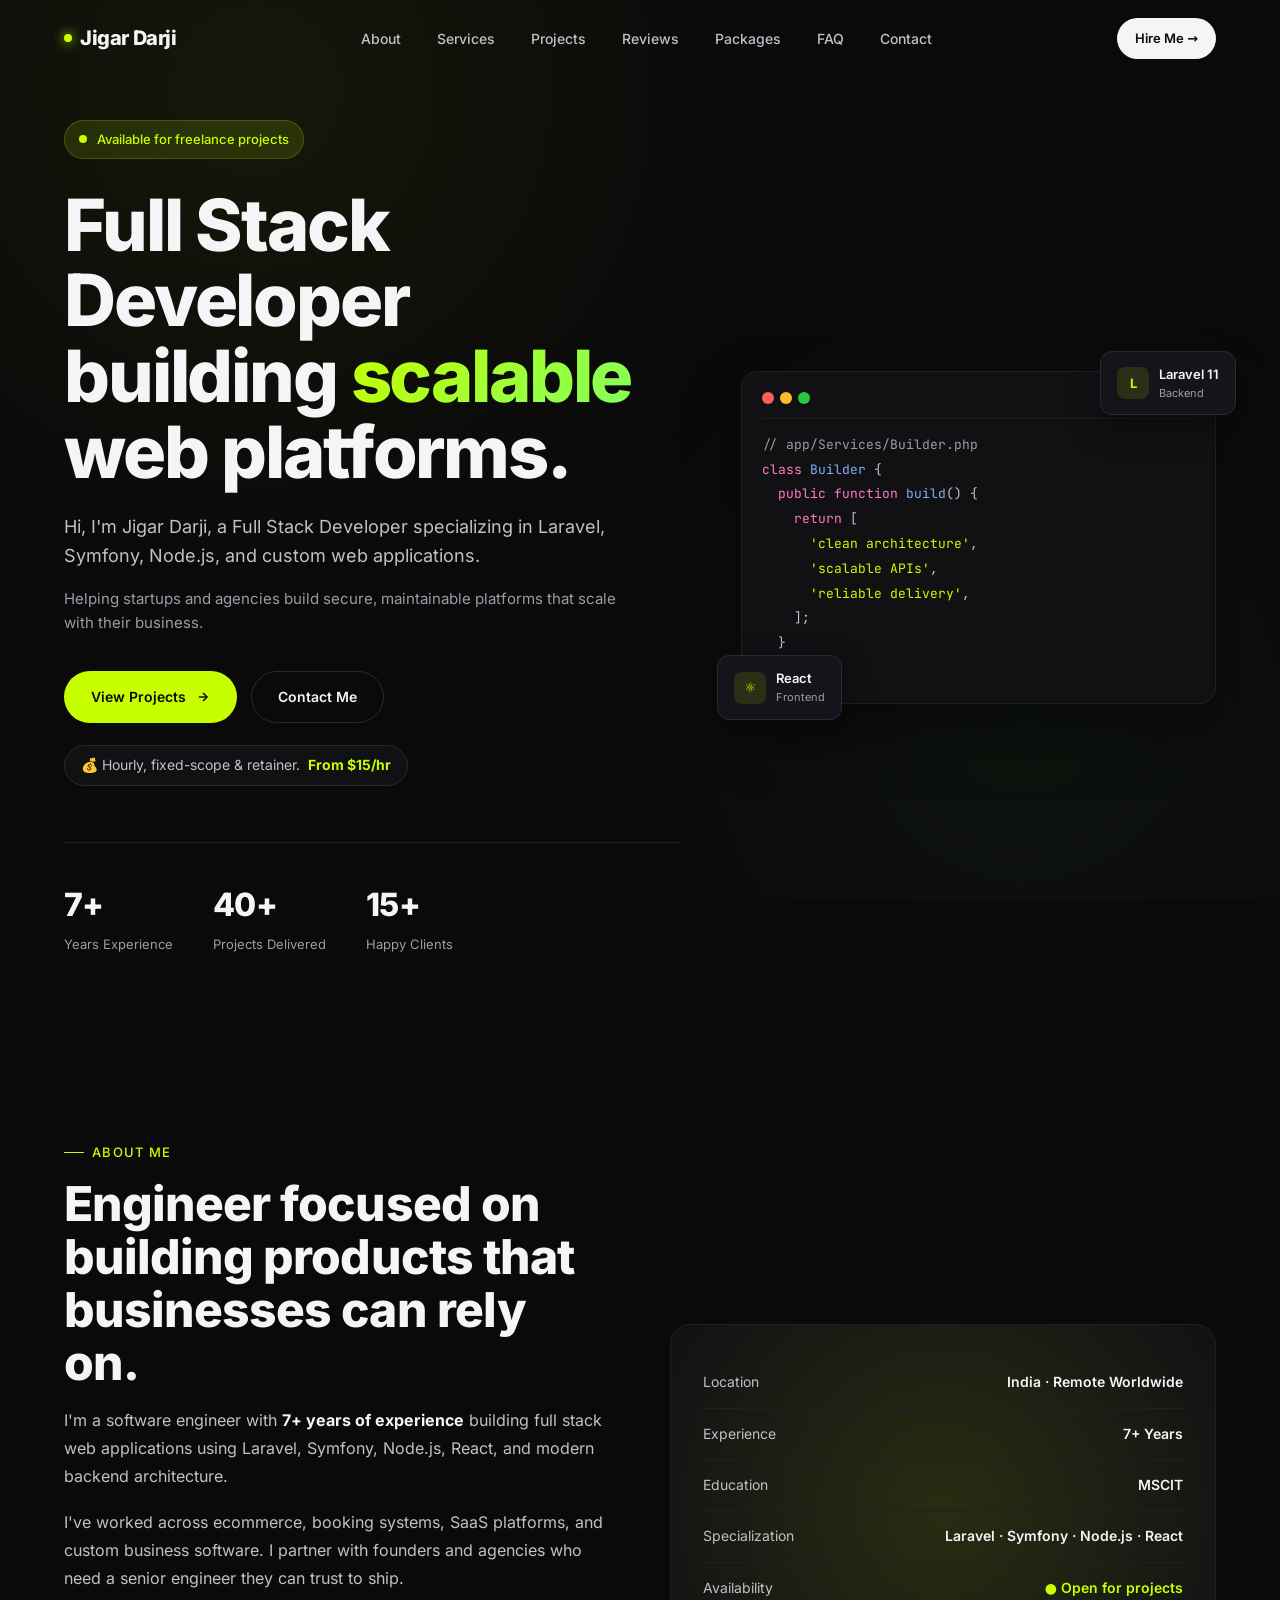
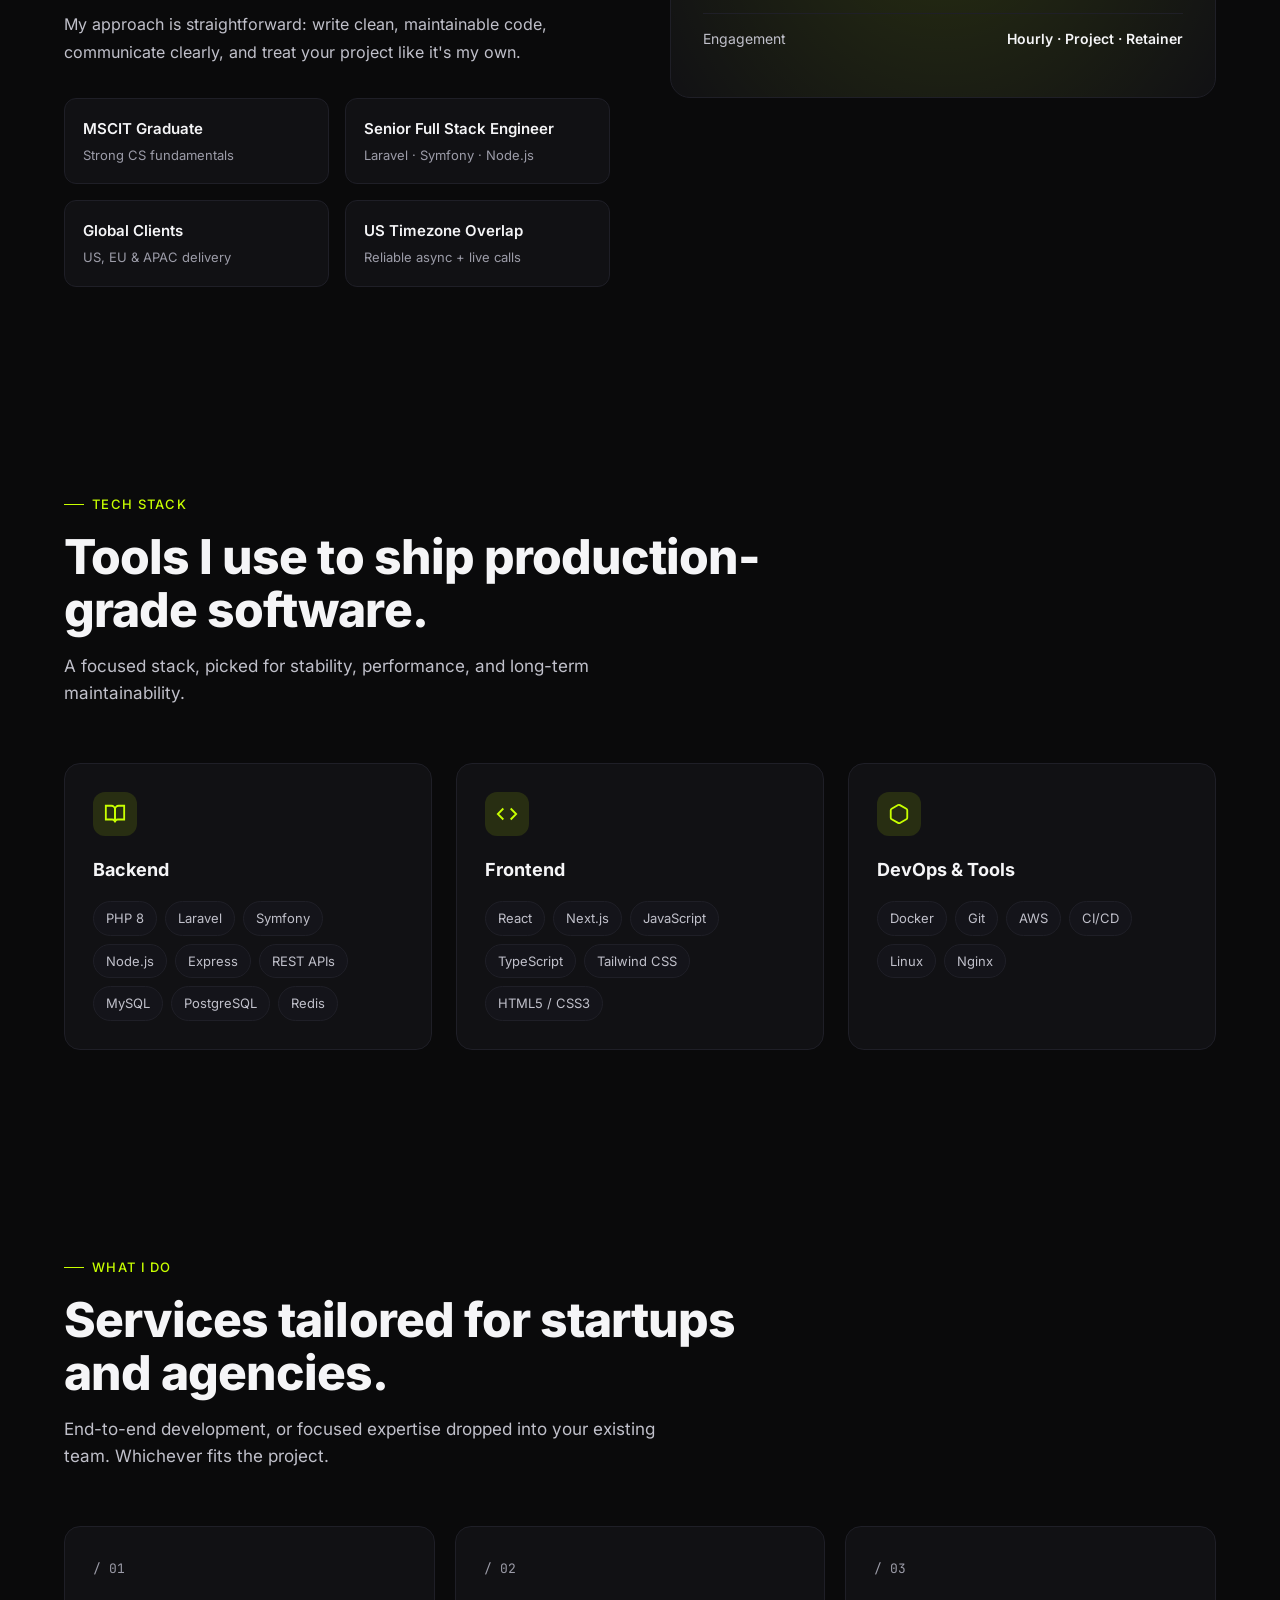
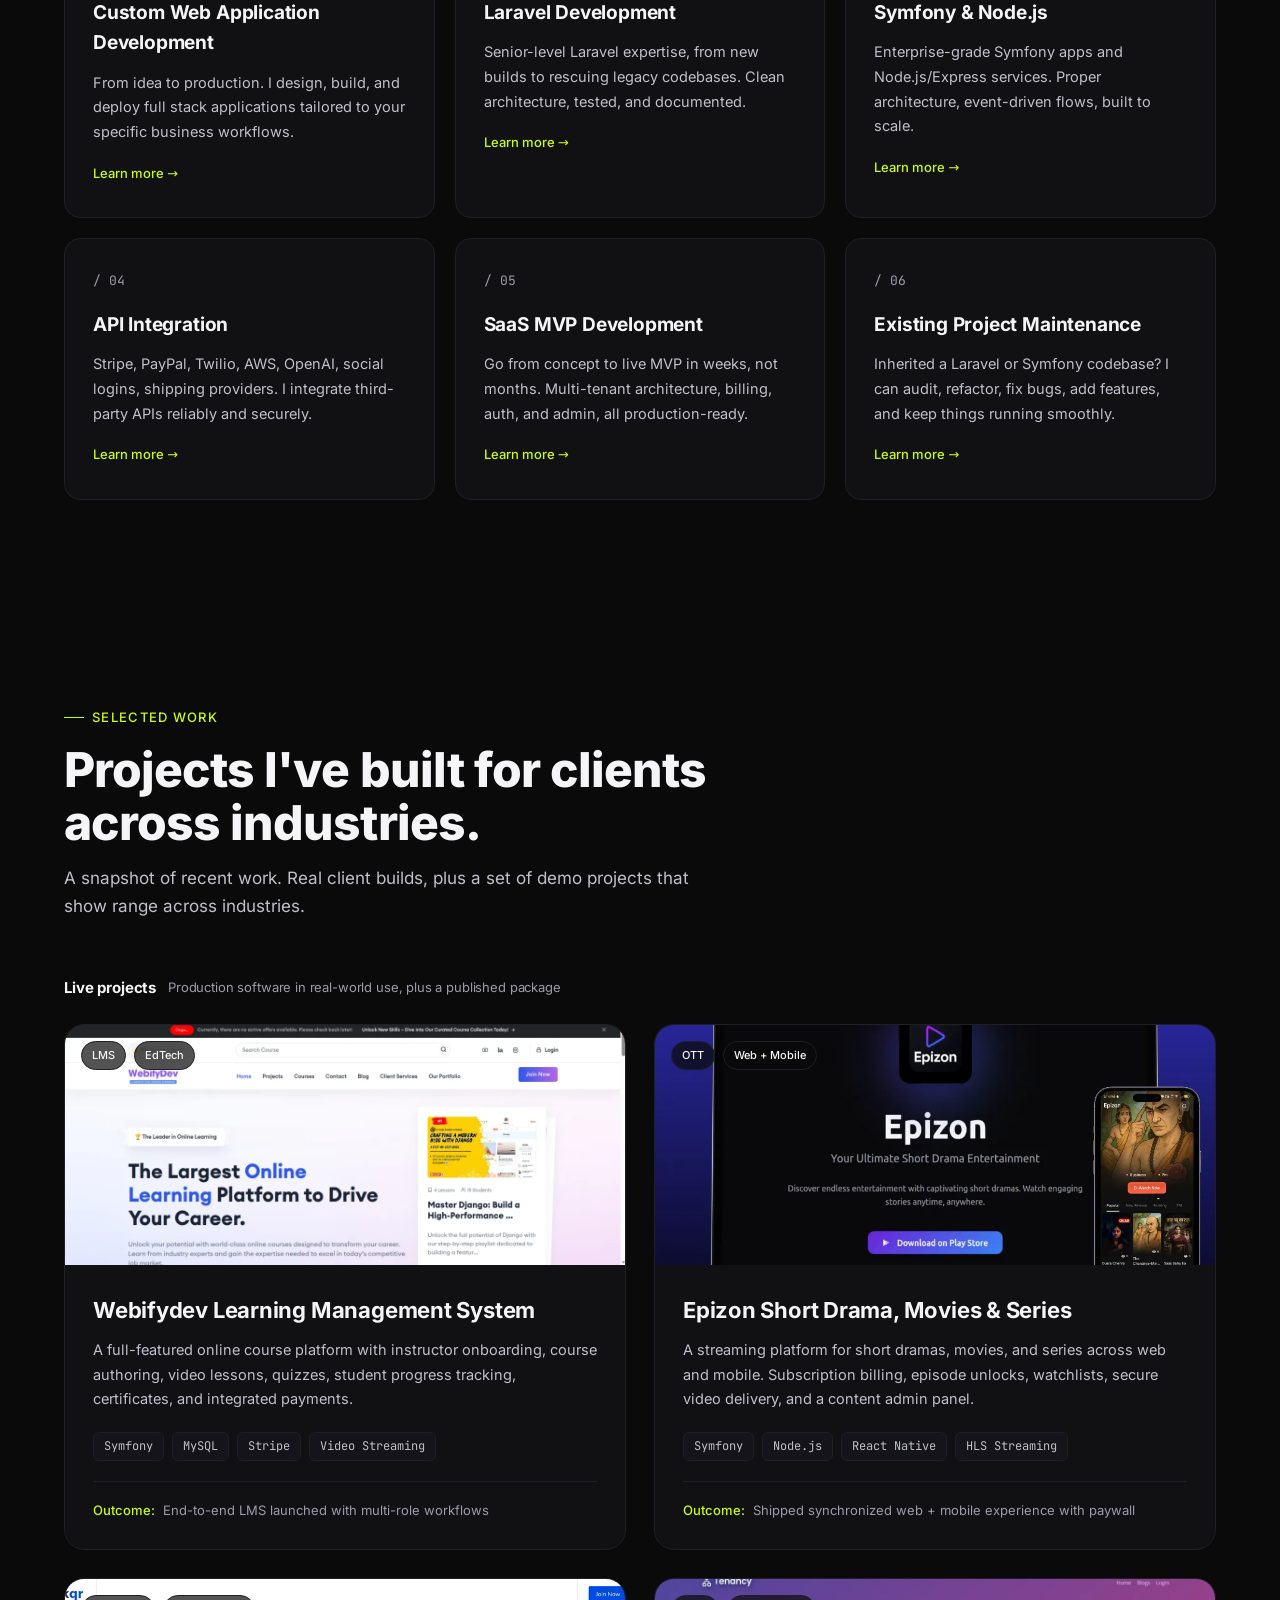
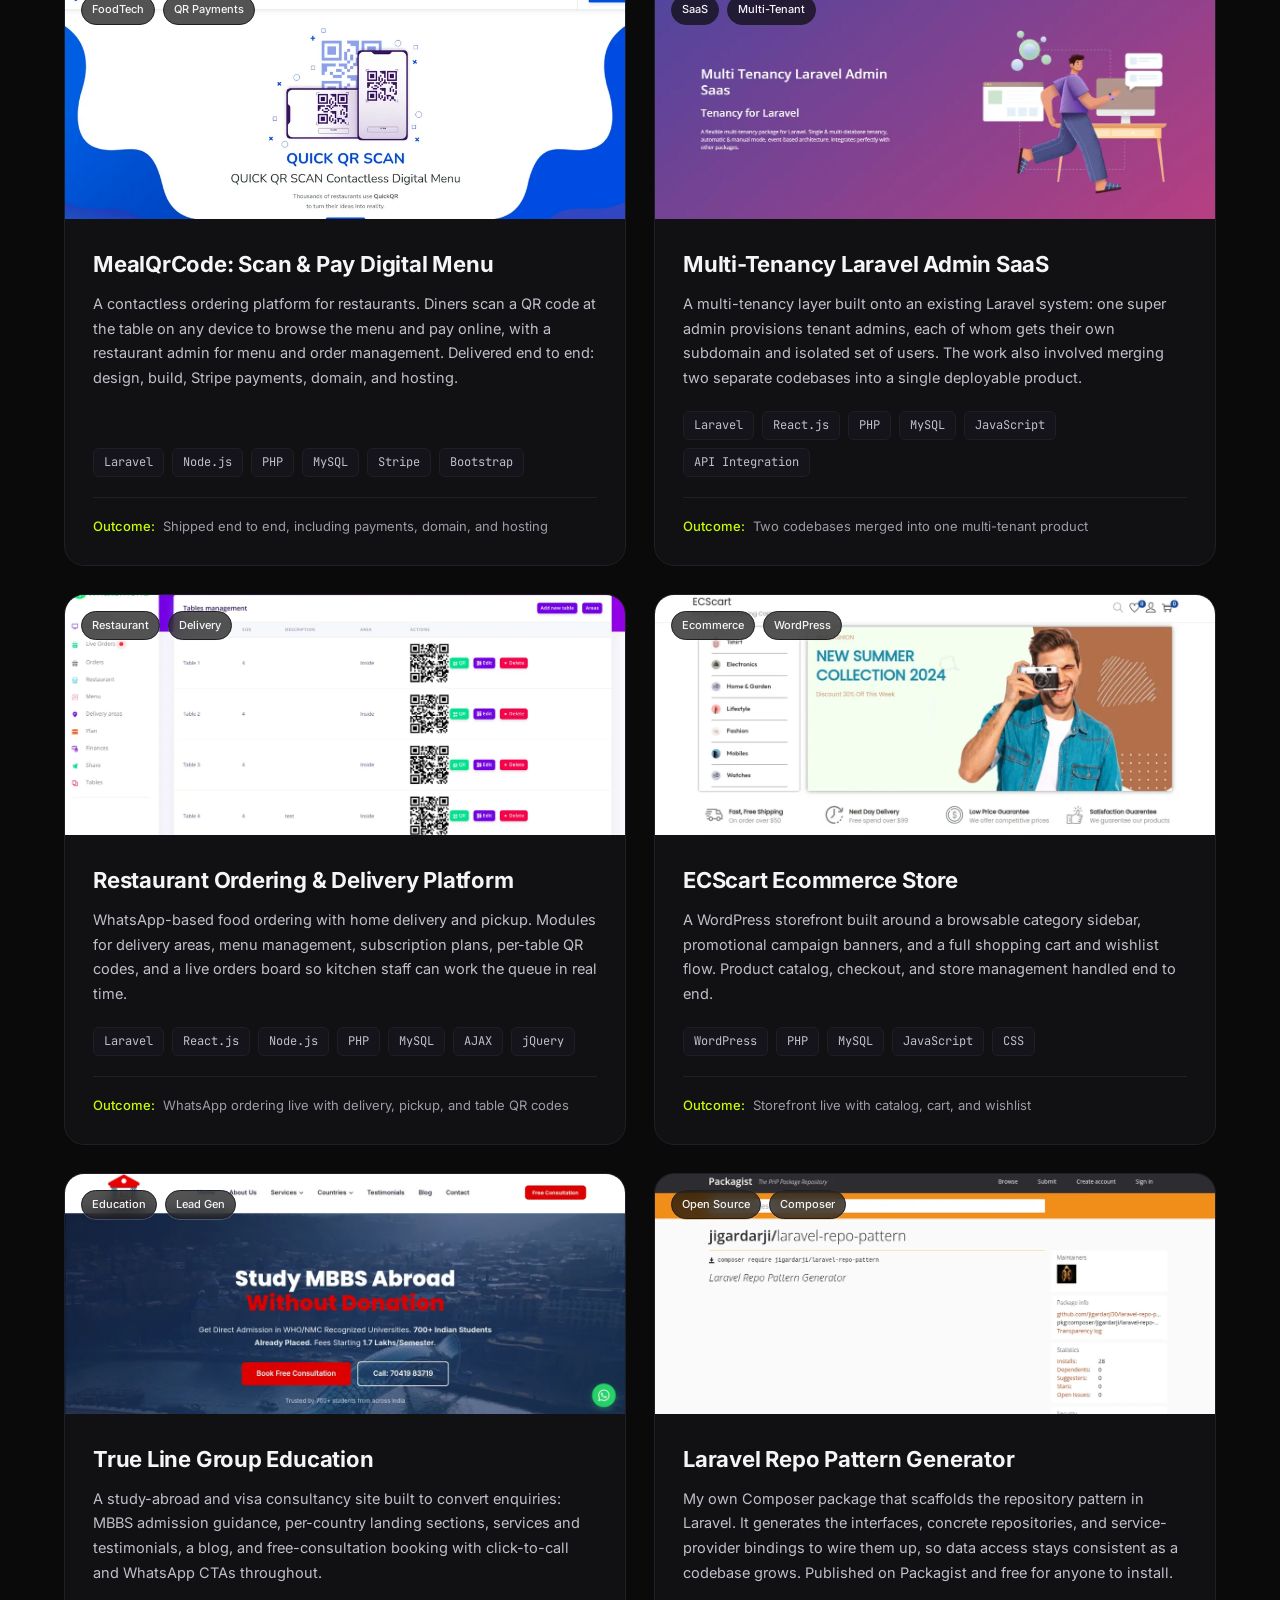
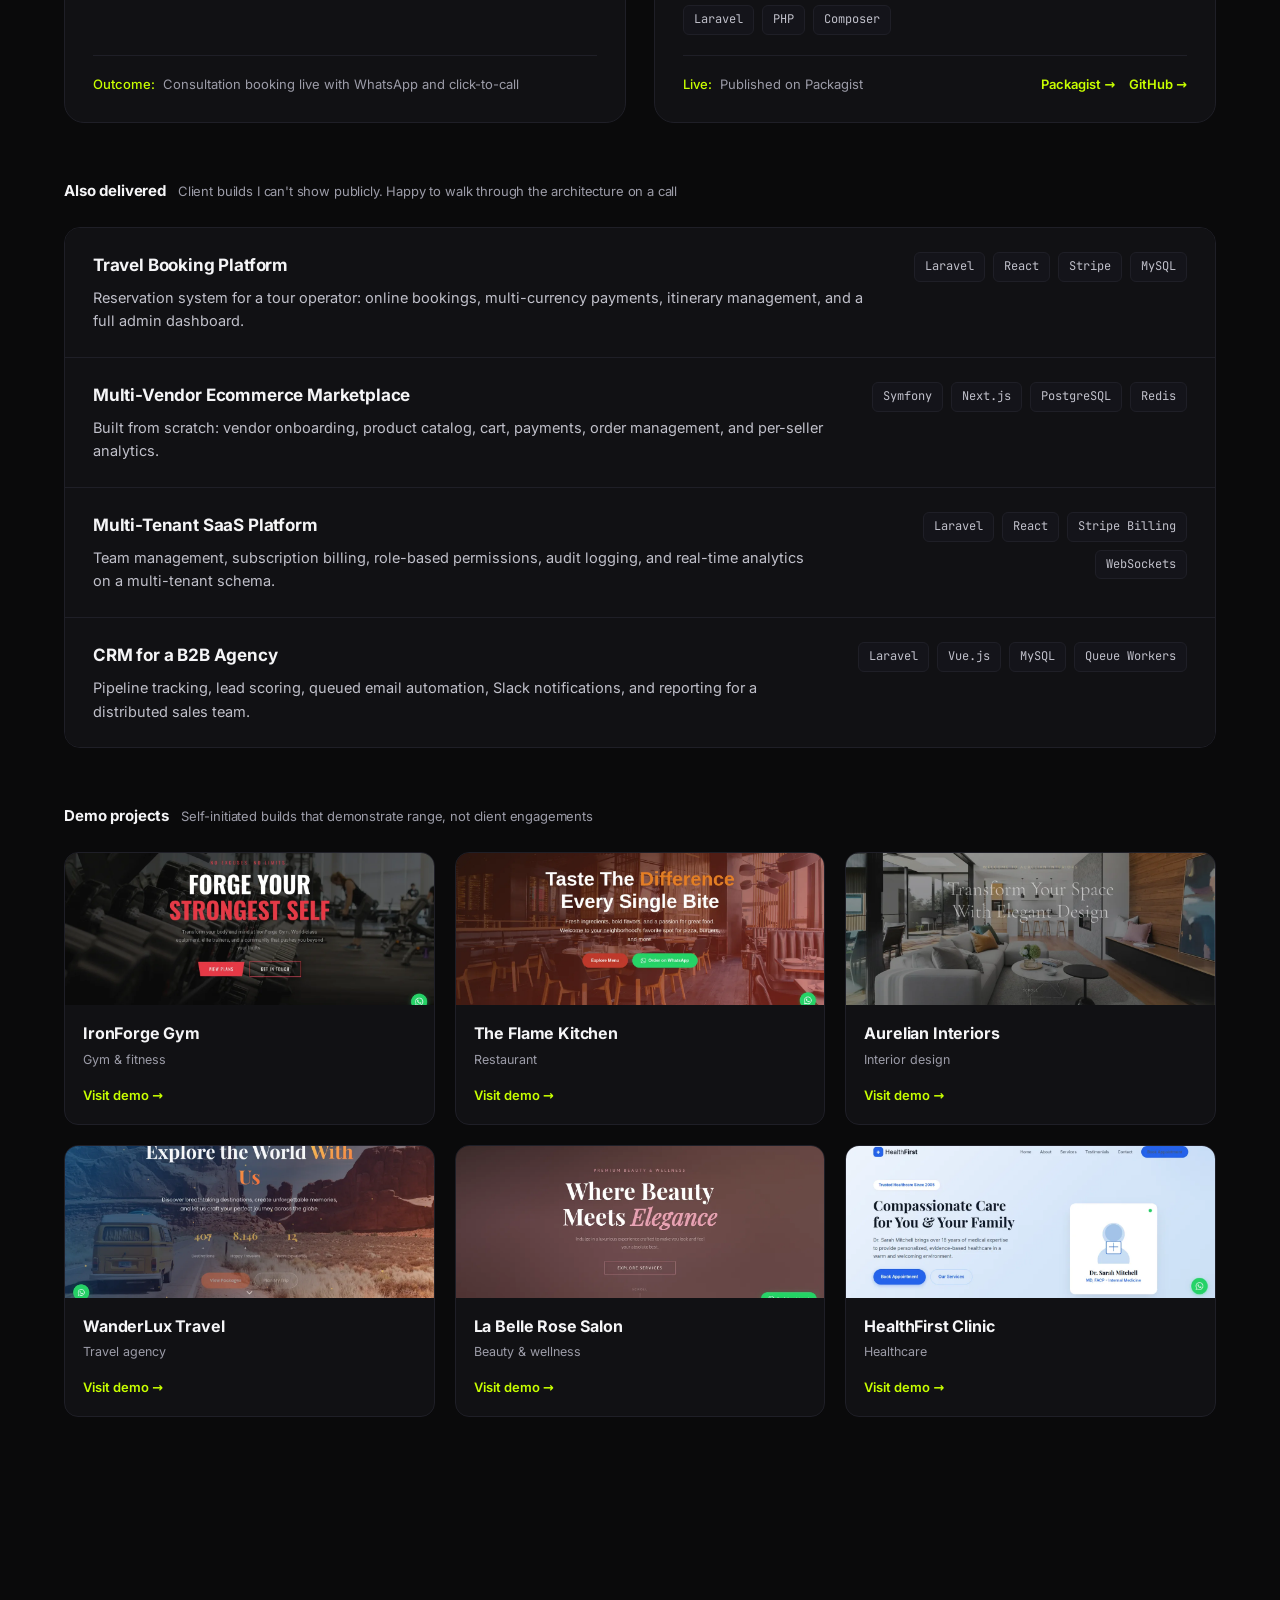
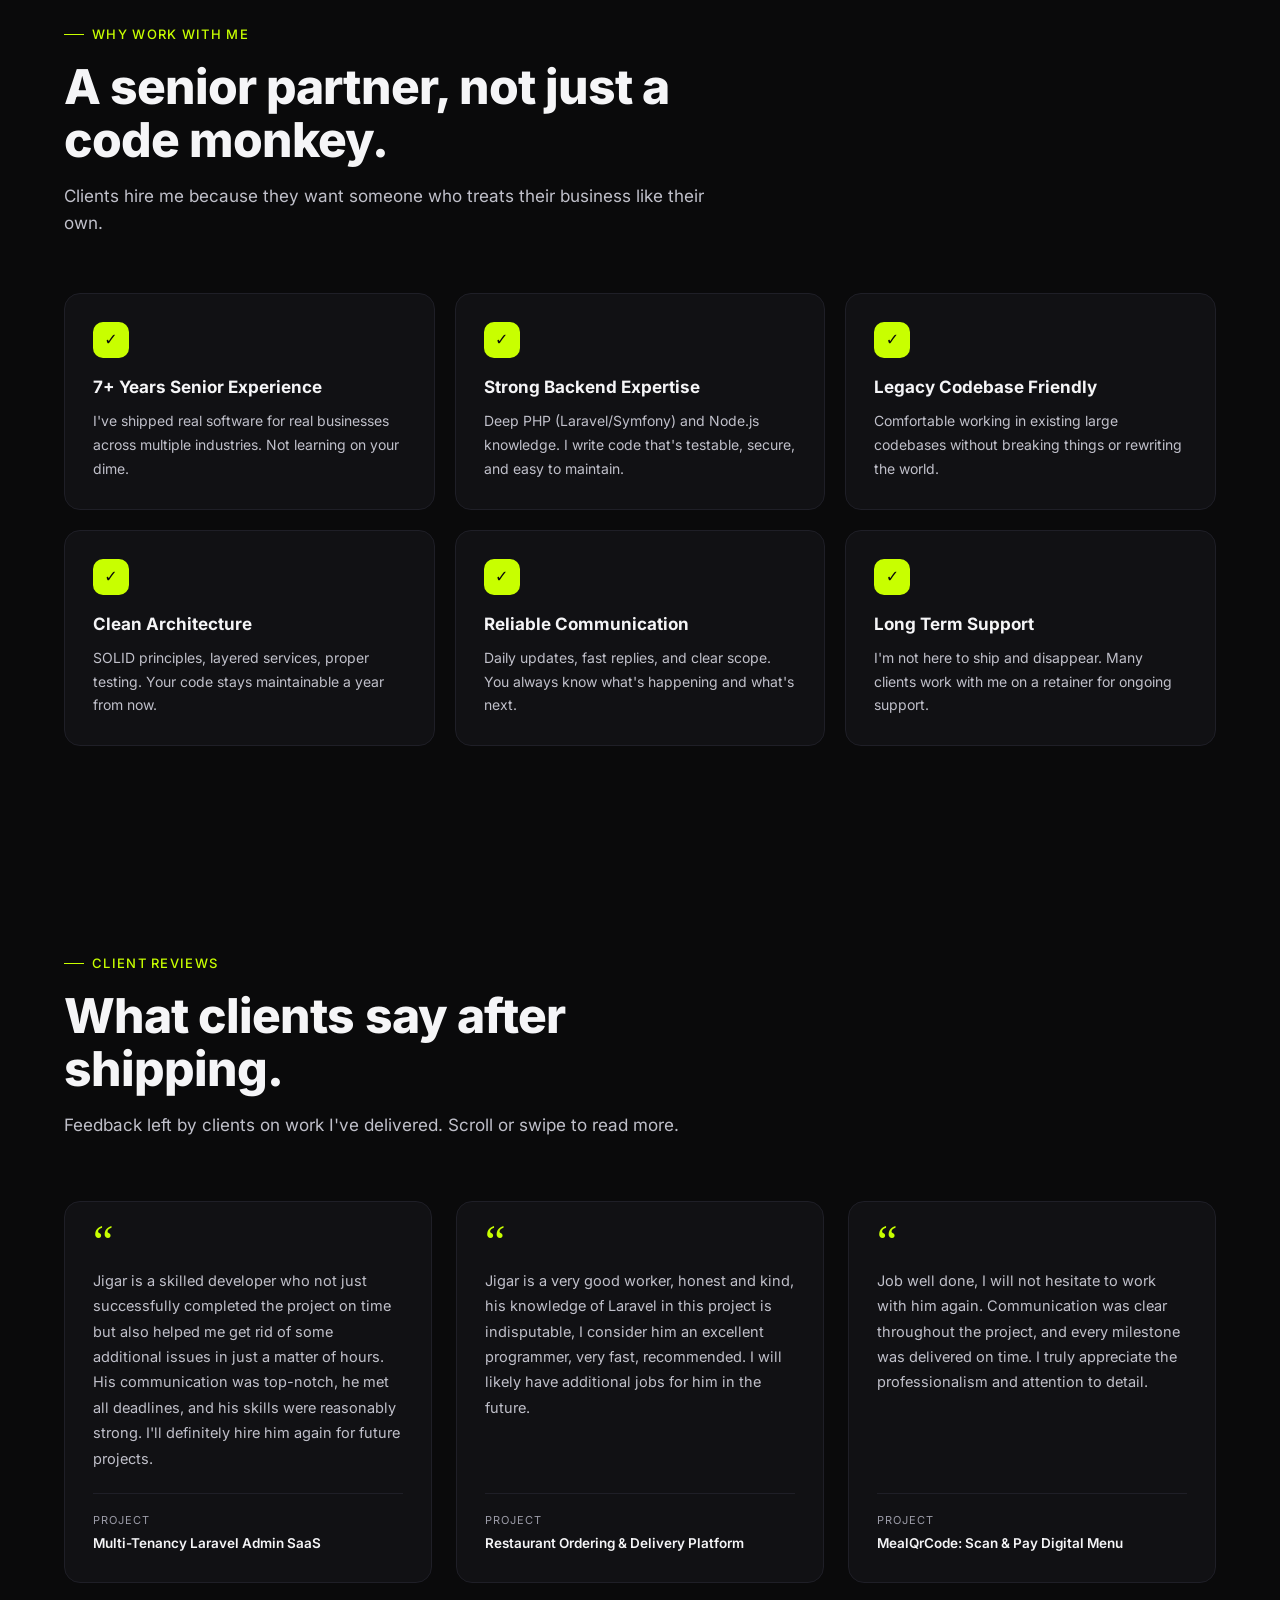
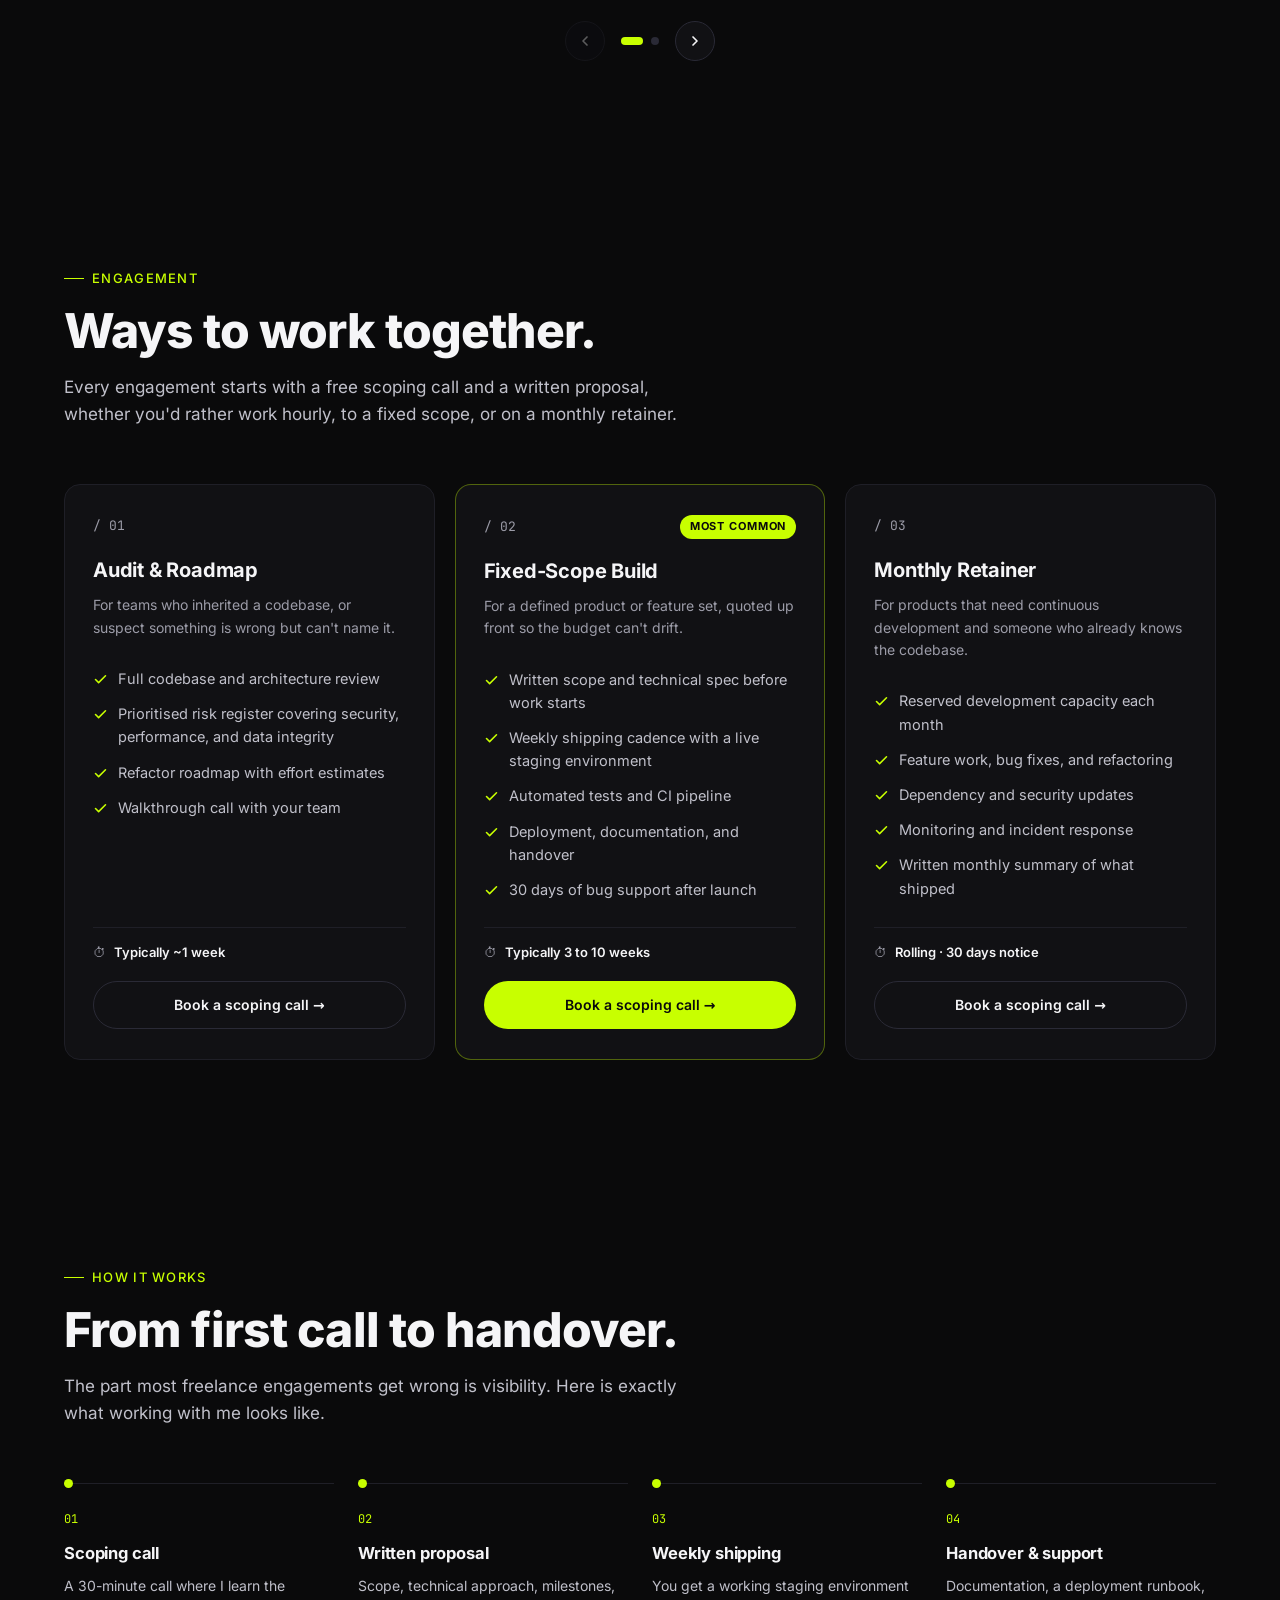
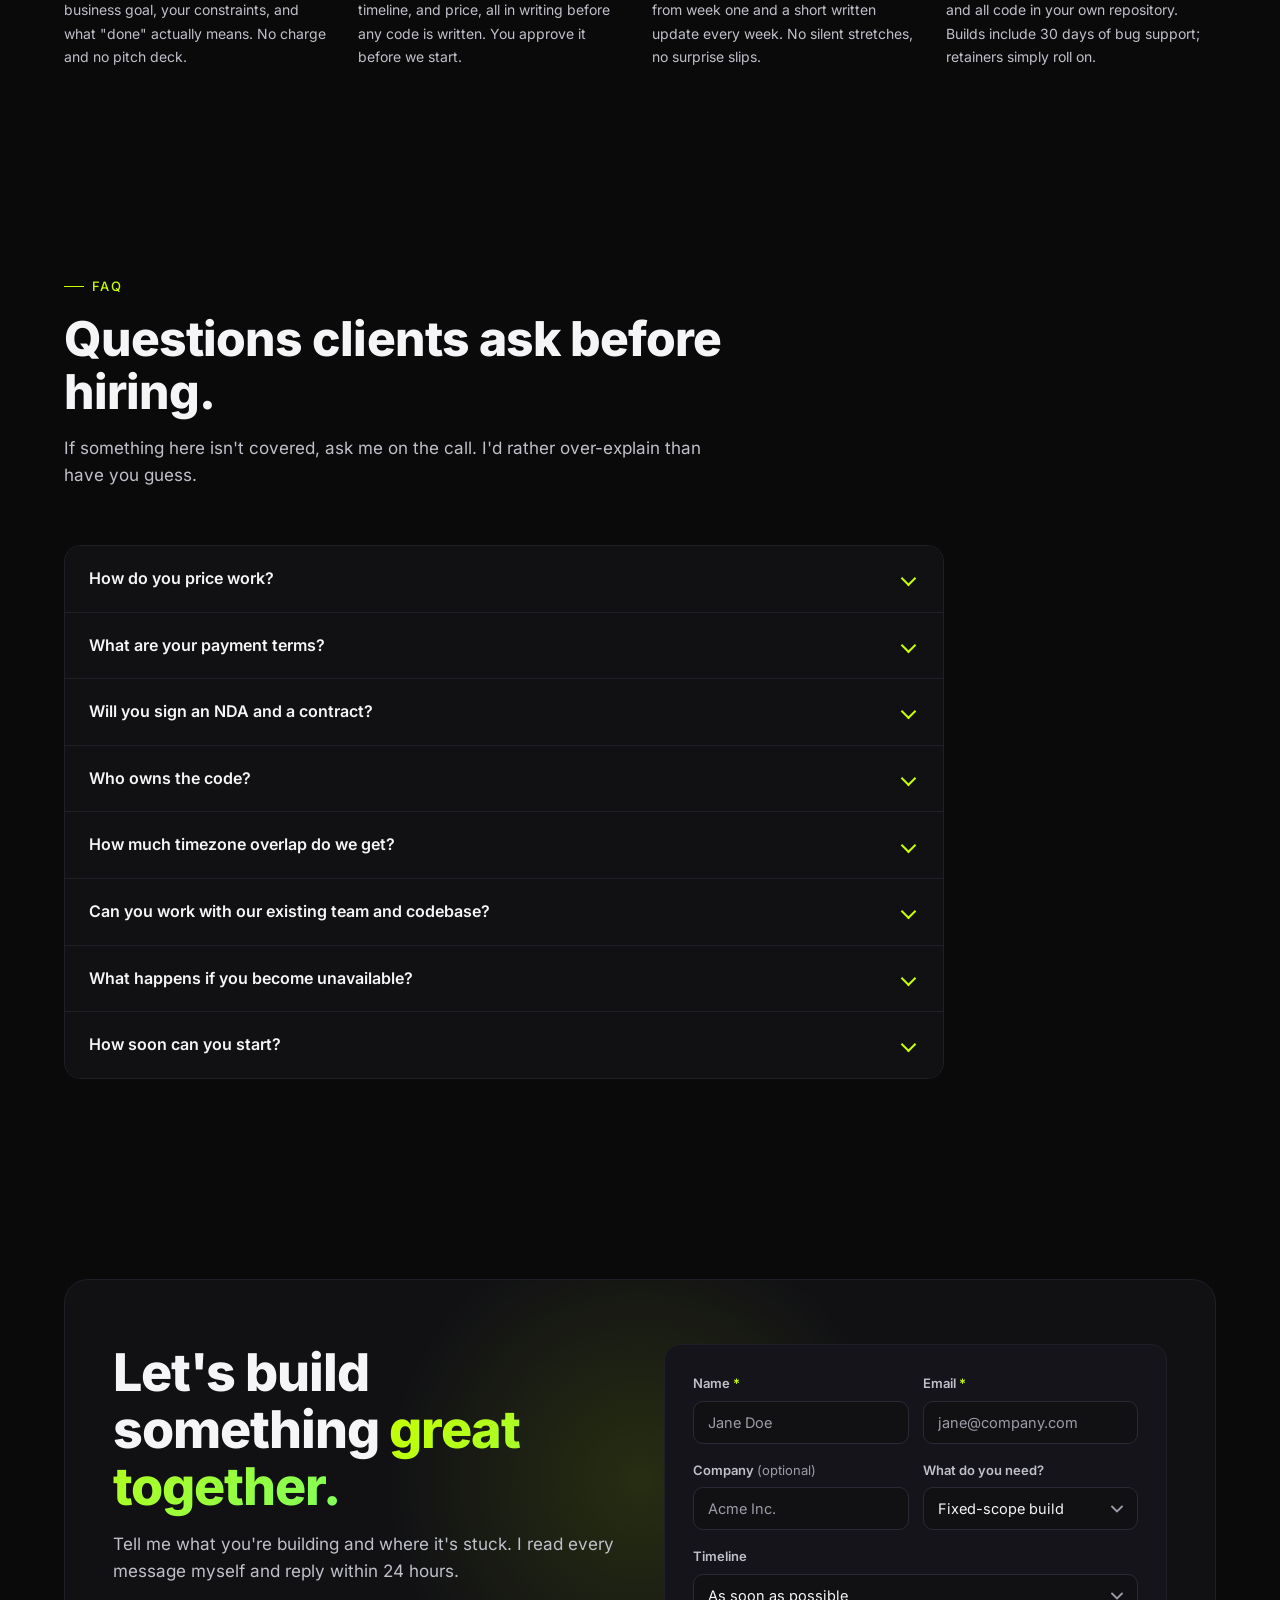
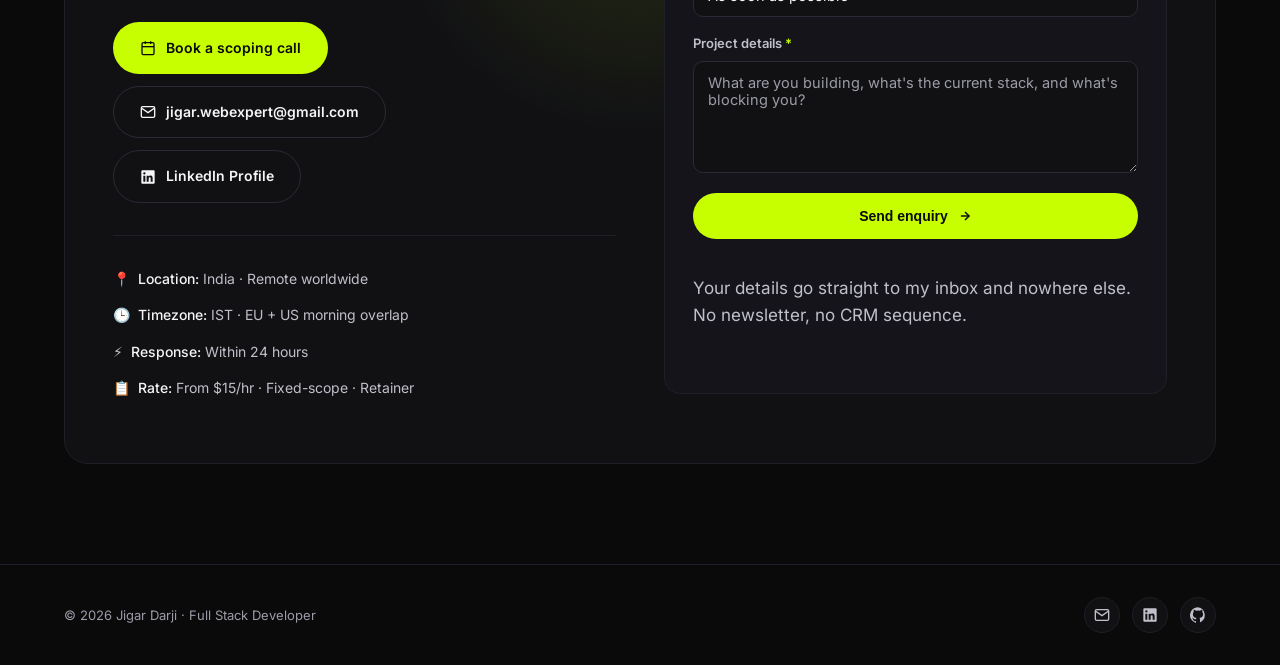
==== commit dfa74855: "changes" ====
--- a/index.html
+++ b/index.html
@@ -3,22 +3,23 @@
 <head>
 <meta charset="UTF-8" />
 <meta name="viewport" content="width=device-width, initial-scale=1.0" />
+<script>document.documentElement.className += ' js';</script>
 <meta name="robots" content="index, follow" />
 <meta name="theme-color" content="#0a0a0b" />
 <meta name="author" content="Jigar Darji" />
 <meta name="description" content="Jigar Darji, Full Stack Developer with 7+ years building Laravel, Symfony, Node.js & React apps for startups and agencies worldwide." />
 
 <title>Jigar Darji | Full Stack Developer | Laravel, Symfony, Node.js</title>
-<link rel="canonical" href="https://jigardarji30.github.io/website/" />
+<link rel="canonical" href="https://jigardarji30.github.io/" />
 
 <!-- Open Graph -->
 <meta property="og:type" content="website" />
 <meta property="og:site_name" content="Jigar Darji Portfolio" />
 <meta property="og:locale" content="en_US" />
-<meta property="og:url" content="https://jigardarji30.github.io/website/" />
+<meta property="og:url" content="https://jigardarji30.github.io/" />
 <meta property="og:title" content="Jigar Darji | Full Stack Laravel, Symfony & Node.js Developer" />
 <meta property="og:description" content="7+ years building scalable web platforms with Laravel, Symfony, Node.js and React. Available for freelance projects." />
-<meta property="og:image" content="https://jigardarji30.github.io/website/assets/og-image.png" />
+<meta property="og:image" content="https://jigardarji30.github.io/assets/og-image.png" />
 <meta property="og:image:width" content="1200" />
 <meta property="og:image:height" content="630" />
 <meta property="og:image:alt" content="Jigar Darji, Full Stack Developer" />
@@ -27,7 +28,7 @@
 <meta name="twitter:card" content="summary_large_image" />
 <meta name="twitter:title" content="Jigar Darji | Full Stack Developer" />
 <meta name="twitter:description" content="7+ years building scalable web platforms with Laravel, Symfony, Node.js and React." />
-<meta name="twitter:image" content="https://jigardarji30.github.io/website/assets/og-image.png" />
+<meta name="twitter:image" content="https://jigardarji30.github.io/assets/og-image.png" />
 
 <!-- Favicon (inline SVG) -->
 <link rel="icon" type="image/svg+xml" href="data:image/svg+xml,%3Csvg xmlns='http://www.w3.org/2000/svg' viewBox='0 0 64 64'%3E%3Crect width='64' height='64' rx='14' fill='%230a0a0b'/%3E%3Ccircle cx='32' cy='32' r='12' fill='%23c8ff00'/%3E%3C/svg%3E" />
@@ -38,8 +39,8 @@
   "@context": "https://schema.org",
   "@type": "Person",
   "name": "Jigar Darji",
-  "url": "https://jigardarji30.github.io/website/",
-  "image": "https://jigardarji30.github.io/website/assets/og-image.png",
+  "url": "https://jigardarji30.github.io/",
+  "image": "https://jigardarji30.github.io/assets/og-image.png",
   "jobTitle": "Full Stack Developer",
   "description": "Full Stack Developer with 7+ years of experience building Laravel, Symfony, Node.js and React applications for startups and agencies worldwide.",
   "email": "mailto:jigar.webexpert@gmail.com",
@@ -61,1230 +62,88 @@
   ],
   "sameAs": [
     "https://www.linkedin.com/in/jigardarji30/",
-    "https://github.com/jigardarji30"
+    "https://github.com/jigardarji30",
+    "https://packagist.org/packages/jigardarji/laravel-repo-pattern"
   ]
 }
 </script>
 
+<!-- JSON-LD FAQ schema, mirrors the #faq section -->
+<script type="application/ld+json">
+{
+  "@context": "https://schema.org",
+  "@type": "FAQPage",
+  "mainEntity": [
+    {
+      "@type": "Question",
+      "name": "How do you price work?",
+      "acceptedAnswer": {
+        "@type": "Answer",
+        "text": "Three ways, depending on what suits you. Hourly starts from $15/hr and works well for smaller tasks or open-ended work. Defined projects are quoted as a fixed price against a written scope, so you know the total before anything starts. Ongoing work runs as a monthly retainer with reserved capacity."
+      }
+    },
+    {
+      "@type": "Question",
+      "name": "What are your payment terms?",
+      "acceptedAnswer": {
+        "@type": "Answer",
+        "text": "For fixed-scope projects: 50% to start and 50% on delivery, with larger builds split across milestones instead. Retainers are invoiced monthly. Payment by bank transfer or Wise, in USD, EUR, or GBP."
+      }
+    },
+    {
+      "@type": "Question",
+      "name": "Will you sign an NDA and a contract?",
+      "acceptedAnswer": {
+        "@type": "Answer",
+        "text": "Yes to both, and I'm happy to work on your paperwork rather than mine. If you don't have a contract template, I'll supply a straightforward one covering scope, payment, confidentiality, and IP."
+      }
+    },
+    {
+      "@type": "Question",
+      "name": "Who owns the code?",
+      "acceptedAnswer": {
+        "@type": "Answer",
+        "text": "You do. All code and associated IP transfer to you on final payment, and I work directly in your repository from day one so there's never a handover cliff."
+      }
+    },
+    {
+      "@type": "Question",
+      "name": "How much timezone overlap do we get?",
+      "acceptedAnswer": {
+        "@type": "Answer",
+        "text": "I'm based in India (IST, UTC+5:30). That gives full overlap with European business hours, and my evenings cover US Eastern mornings, roughly 8am to 12pm ET. I schedule calls in your timezone."
+      }
+    },
+    {
+      "@type": "Question",
+      "name": "Can you work with our existing team and codebase?",
+      "acceptedAnswer": {
+        "@type": "Answer",
+        "text": "That's a large share of what I do. I work through your normal pull request and code review process, follow the conventions already in the repo, and don't propose rewrites when a targeted fix will do. Legacy Laravel and Symfony codebases are familiar territory."
+      }
+    },
+    {
+      "@type": "Question",
+      "name": "What happens if you become unavailable?",
+      "acceptedAnswer": {
+        "@type": "Answer",
+        "text": "Everything lives in your repository with documentation and a deployment runbook kept current as we go, so another developer can pick up the work without archaeology. Retainers carry 30 days notice on both sides."
+      }
+    },
+    {
+      "@type": "Question",
+      "name": "How soon can you start?",
+      "acceptedAnswer": {
+        "@type": "Answer",
+        "text": "Usually within one to two weeks, occasionally sooner for audits. The scoping call is the fastest way to find out."
+      }
+    }
+  ]
+}
+</script>
+
 <link rel="preload" as="font" type="font/woff2" href="assets/fonts/inter.woff2" crossorigin />
-<style>
-  @font-face {
-    font-family: 'Inter';
-    font-style: normal;
-    font-weight: 100 900;
-    font-display: swap;
-    src: url('assets/fonts/inter.woff2') format('woff2');
-  }
-
-  @font-face {
-    font-family: 'JetBrains Mono';
-    font-style: normal;
-    font-weight: 400;
-    font-display: swap;
-    src: url('assets/fonts/jetbrains-mono.woff2') format('woff2');
-  }
-
-  * {
-    margin: 0;
-    padding: 0;
-    box-sizing: border-box;
-  }
-
-  :root {
-    --bg: #0a0a0b;
-    --bg-elev: #111114;
-    --bg-card: #14141a;
-    --border: #1f1f27;
-    --border-strong: #2a2a36;
-    --text: #f5f5f7;
-    --text-dim: #c0c0ca;
-    --text-muted: #9c9ca8;
-    --accent: #ffffff;
-    --accent-glow: rgba(255, 255, 255, 0.08);
-    --brand: #c8ff00;
-    --brand-soft: rgba(200, 255, 0, 0.12);
-    --gradient: linear-gradient(135deg, #c8ff00 0%, #7fff5e 100%);
-  }
-
-  html {
-    scroll-behavior: smooth;
-    scroll-padding-top: 80px;
-  }
-
-  body {
-    font-family: 'Inter', system-ui, -apple-system, sans-serif;
-    background: var(--bg);
-    color: var(--text);
-    line-height: 1.6;
-    overflow-x: hidden;
-    font-weight: 400;
-    -webkit-font-smoothing: antialiased;
-    -moz-osx-font-smoothing: grayscale;
-  }
-
-  body::before {
-    content: '';
-    position: fixed;
-    inset: 0;
-    background:
-      radial-gradient(circle at 20% 10%, rgba(200, 255, 0, 0.06), transparent 40%),
-      radial-gradient(circle at 80% 80%, rgba(127, 255, 94, 0.04), transparent 40%);
-    pointer-events: none;
-    z-index: 0;
-  }
-
-  .container {
-    max-width: 1200px;
-    margin: 0 auto;
-    padding: 0 24px;
-    position: relative;
-    z-index: 1;
-  }
-
-  /* NAVBAR */
-  .navbar {
-    position: fixed;
-    top: 0;
-    left: 0;
-    right: 0;
-    z-index: 100;
-    padding: 18px 0;
-    transition: all 0.3s ease;
-    backdrop-filter: blur(0px);
-  }
-
-  .navbar.scrolled {
-    background: rgba(10, 10, 11, 0.8);
-    backdrop-filter: blur(18px);
-    border-bottom: 1px solid var(--border);
-    padding: 14px 0;
-  }
-
-  .nav-inner {
-    display: flex;
-    align-items: center;
-    justify-content: space-between;
-  }
-
-  .logo {
-    font-weight: 800;
-    font-size: 20px;
-    letter-spacing: -0.02em;
-    color: var(--text);
-    text-decoration: none;
-    display: flex;
-    align-items: center;
-    gap: 8px;
-  }
-
-  .logo-dot {
-    width: 8px;
-    height: 8px;
-    background: var(--brand);
-    border-radius: 50%;
-    box-shadow: 0 0 12px var(--brand);
-  }
-
-  .nav-links {
-    display: flex;
-    gap: 36px;
-    list-style: none;
-  }
-
-  .nav-links a {
-    color: var(--text-dim);
-    text-decoration: none;
-    font-size: 14px;
-    font-weight: 500;
-    transition: color 0.2s ease;
-    position: relative;
-  }
-
-  .nav-links a:hover {
-    color: var(--text);
-  }
-
-  .nav-cta {
-    display: inline-flex;
-    align-items: center;
-    gap: 8px;
-    padding: 10px 18px;
-    background: var(--text);
-    color: var(--bg);
-    border-radius: 100px;
-    text-decoration: none;
-    font-size: 13px;
-    font-weight: 600;
-    transition: all 0.2s ease;
-  }
-
-  .nav-cta:hover {
-    transform: translateY(-1px);
-    box-shadow: 0 8px 20px rgba(255, 255, 255, 0.15);
-  }
-
-  .mobile-toggle {
-    display: none;
-    background: none;
-    border: none;
-    color: var(--text);
-    cursor: pointer;
-    padding: 8px;
-  }
-
-  /* HERO */
-  .hero {
-    min-height: 100vh;
-    display: flex;
-    align-items: center;
-    padding: 120px 0 80px;
-    position: relative;
-  }
-
-  .hero-grid {
-    display: grid;
-    grid-template-columns: 1.3fr 1fr;
-    gap: 60px;
-    align-items: center;
-  }
-
-  .hero-badge {
-    display: inline-flex;
-    align-items: center;
-    gap: 10px;
-    padding: 8px 14px;
-    background: var(--brand-soft);
-    border: 1px solid rgba(200, 255, 0, 0.2);
-    border-radius: 100px;
-    font-size: 13px;
-    color: var(--brand);
-    font-weight: 500;
-    margin-bottom: 28px;
-  }
-
-  .pulse-dot {
-    width: 8px;
-    height: 8px;
-    background: var(--brand);
-    border-radius: 50%;
-    animation: pulse 2s ease-in-out infinite;
-  }
-
-  @keyframes pulse {
-    0%, 100% { opacity: 1; box-shadow: 0 0 0 0 var(--brand); }
-    50% { opacity: 0.7; box-shadow: 0 0 0 8px transparent; }
-  }
-
-  .hero h1 {
-    font-size: clamp(40px, 6vw, 72px);
-    font-weight: 800;
-    line-height: 1.05;
-    letter-spacing: -0.03em;
-    margin-bottom: 24px;
-  }
-
-  .hero h1 .accent {
-    background: var(--gradient);
-    -webkit-background-clip: text;
-    background-clip: text;
-    -webkit-text-fill-color: transparent;
-  }
-
-  .hero-subtitle {
-    font-size: 18px;
-    color: var(--text-dim);
-    margin-bottom: 16px;
-    max-width: 560px;
-  }
-
-  .hero-tagline {
-    font-size: 15px;
-    color: var(--text-muted);
-    margin-bottom: 36px;
-    max-width: 560px;
-  }
-
-  .hero-buttons {
-    display: flex;
-    gap: 14px;
-    flex-wrap: wrap;
-  }
-
-  .btn {
-    display: inline-flex;
-    align-items: center;
-    gap: 10px;
-    padding: 14px 26px;
-    border-radius: 100px;
-    text-decoration: none;
-    font-size: 14px;
-    font-weight: 600;
-    transition: all 0.25s ease;
-    border: 1px solid transparent;
-    cursor: pointer;
-  }
-
-  .btn-primary {
-    background: var(--brand);
-    color: var(--bg);
-  }
-
-  .btn-primary:hover {
-    transform: translateY(-2px);
-    box-shadow: 0 12px 24px rgba(200, 255, 0, 0.25);
-  }
-
-  .btn-secondary {
-    background: transparent;
-    color: var(--text);
-    border-color: var(--border-strong);
-  }
-
-  .btn-secondary:hover {
-    background: var(--bg-elev);
-    border-color: var(--text-dim);
-    transform: translateY(-2px);
-  }
-
-  .hero-stats {
-    display: flex;
-    gap: 40px;
-    margin-top: 56px;
-    padding-top: 36px;
-    border-top: 1px solid var(--border);
-  }
-
-  .stat-num {
-    font-size: 32px;
-    font-weight: 800;
-    letter-spacing: -0.02em;
-    color: var(--text);
-  }
-
-  .stat-label {
-    font-size: 13px;
-    color: var(--text-muted);
-    margin-top: 4px;
-  }
-
-  /* Hero visual */
-  .hero-visual {
-    position: relative;
-  }
-
-  .code-card {
-    background: var(--bg-elev);
-    border: 1px solid var(--border);
-    border-radius: 16px;
-    padding: 20px;
-    font-family: 'JetBrains Mono', monospace;
-    font-size: 13px;
-    box-shadow: 0 30px 60px rgba(0, 0, 0, 0.4);
-    position: relative;
-  }
-
-  .code-header {
-    display: flex;
-    gap: 6px;
-    padding-bottom: 14px;
-    border-bottom: 1px solid var(--border);
-    margin-bottom: 16px;
-  }
-
-  .code-dot {
-    width: 12px;
-    height: 12px;
-    border-radius: 50%;
-    background: #2a2a36;
-  }
-
-  .code-dot:nth-child(1) { background: #ff5f57; }
-  .code-dot:nth-child(2) { background: #febc2e; }
-  .code-dot:nth-child(3) { background: #28c840; }
-
-  .code-line {
-    color: var(--text-dim);
-    margin: 4px 0;
-    white-space: nowrap;
-    overflow: hidden;
-  }
-
-  .code-key { color: #ff79c6; }
-  .code-str { color: var(--brand); }
-  .code-fn { color: #82aaff; }
-  .code-cm { color: var(--text-muted); }
-
-  .floating-card {
-    position: absolute;
-    background: var(--bg-card);
-    border: 1px solid var(--border-strong);
-    padding: 12px 16px;
-    border-radius: 12px;
-    display: flex;
-    align-items: center;
-    gap: 10px;
-    font-size: 13px;
-    box-shadow: 0 12px 30px rgba(0, 0, 0, 0.4);
-    animation: float 6s ease-in-out infinite;
-  }
-
-  .floating-card.fc-1 {
-    top: -20px;
-    right: -20px;
-    animation-delay: 0s;
-  }
-
-  .floating-card.fc-2 {
-    bottom: -16px;
-    left: -24px;
-    animation-delay: 2s;
-  }
-
-  @keyframes float {
-    0%, 100% { transform: translateY(0); }
-    50% { transform: translateY(-10px); }
-  }
-
-  .fc-icon {
-    width: 32px;
-    height: 32px;
-    background: var(--brand-soft);
-    border-radius: 8px;
-    display: flex;
-    align-items: center;
-    justify-content: center;
-    color: var(--brand);
-    font-weight: 700;
-  }
-
-  /* SECTION */
-  .section {
-    padding: 100px 0;
-    position: relative;
-  }
-
-  .section-label {
-    display: inline-flex;
-    align-items: center;
-    gap: 8px;
-    font-size: 13px;
-    color: var(--brand);
-    font-weight: 500;
-    text-transform: uppercase;
-    letter-spacing: 0.1em;
-    margin-bottom: 16px;
-  }
-
-  .section-label::before {
-    content: '';
-    width: 20px;
-    height: 1px;
-    background: var(--brand);
-  }
-
-  .section-title {
-    font-size: clamp(32px, 4vw, 48px);
-    font-weight: 800;
-    letter-spacing: -0.02em;
-    line-height: 1.1;
-    margin-bottom: 16px;
-    max-width: 720px;
-  }
-
-  .section-subtitle {
-    font-size: 17px;
-    color: var(--text-dim);
-    max-width: 640px;
-    margin-bottom: 56px;
-  }
-
-  /* ABOUT */
-  .about-grid {
-    display: grid;
-    grid-template-columns: 1fr 1fr;
-    gap: 60px;
-    align-items: center;
-  }
-
-  .about-text p {
-    color: var(--text-dim);
-    margin-bottom: 18px;
-    font-size: 16px;
-    line-height: 1.75;
-  }
-
-  .about-highlights {
-    display: grid;
-    grid-template-columns: repeat(2, 1fr);
-    gap: 16px;
-    margin-top: 32px;
-  }
-
-  .highlight {
-    padding: 18px;
-    background: var(--bg-elev);
-    border: 1px solid var(--border);
-    border-radius: 12px;
-  }
-
-  .highlight-title {
-    font-weight: 600;
-    color: var(--text);
-    margin-bottom: 4px;
-    font-size: 15px;
-  }
-
-  .highlight-desc {
-    font-size: 13px;
-    color: var(--text-muted);
-  }
-
-  .about-visual {
-    background: var(--bg-elev);
-    border: 1px solid var(--border);
-    border-radius: 20px;
-    padding: 32px;
-    position: relative;
-    overflow: hidden;
-  }
-
-  .about-visual::before {
-    content: '';
-    position: absolute;
-    top: -50%;
-    right: -50%;
-    width: 200%;
-    height: 200%;
-    background: radial-gradient(circle, var(--brand-soft) 0%, transparent 50%);
-    pointer-events: none;
-  }
-
-  .vis-row {
-    display: flex;
-    justify-content: space-between;
-    align-items: center;
-    gap: 16px;
-    padding: 14px 0;
-    border-bottom: 1px solid var(--border);
-    position: relative;
-    z-index: 1;
-  }
-
-  .vis-row:last-child { border-bottom: none; }
-
-  .vis-label {
-    color: var(--text-dim);
-    font-size: 14px;
-    flex-shrink: 0;
-  }
-
-  .vis-value {
-    color: var(--text);
-    font-weight: 600;
-    font-size: 14px;
-    text-align: right;
-  }
-
-  /* SKILLS */
-  .skills-grid {
-    display: grid;
-    grid-template-columns: repeat(3, 1fr);
-    gap: 24px;
-  }
-
-  .skill-cat {
-    background: var(--bg-elev);
-    border: 1px solid var(--border);
-    border-radius: 16px;
-    padding: 28px;
-    transition: all 0.3s ease;
-  }
-
-  .skill-cat:hover {
-    border-color: var(--border-strong);
-    transform: translateY(-4px);
-    box-shadow: 0 20px 40px rgba(0, 0, 0, 0.3);
-  }
-
-  .skill-icon {
-    width: 44px;
-    height: 44px;
-    background: var(--brand-soft);
-    border-radius: 12px;
-    display: flex;
-    align-items: center;
-    justify-content: center;
-    margin-bottom: 20px;
-    color: var(--brand);
-  }
-
-  .skill-cat h3 {
-    font-size: 18px;
-    margin-bottom: 16px;
-    font-weight: 700;
-  }
-
-  .skill-tags {
-    display: flex;
-    flex-wrap: wrap;
-    gap: 8px;
-  }
-
-  .skill-tag {
-    padding: 6px 12px;
-    background: var(--bg-card);
-    border: 1px solid var(--border);
-    border-radius: 100px;
-    font-size: 13px;
-    color: var(--text-dim);
-    transition: all 0.2s ease;
-  }
-
-  .skill-tag:hover {
-    color: var(--brand);
-    border-color: var(--brand);
-  }
-
-  /* SERVICES */
-  .services-grid {
-    display: grid;
-    grid-template-columns: repeat(3, 1fr);
-    gap: 20px;
-  }
-
-  .service-card {
-    background: var(--bg-elev);
-    border: 1px solid var(--border);
-    border-radius: 16px;
-    padding: 32px 28px;
-    transition: all 0.3s ease;
-    position: relative;
-    overflow: hidden;
-  }
-
-  .service-card::after {
-    content: '';
-    position: absolute;
-    top: 0;
-    left: 0;
-    right: 0;
-    height: 1px;
-    background: linear-gradient(90deg, transparent, var(--brand), transparent);
-    opacity: 0;
-    transition: opacity 0.3s ease;
-  }
-
-  .service-card:hover {
-    border-color: var(--border-strong);
-    transform: translateY(-4px);
-  }
-
-  .service-card:hover::after {
-    opacity: 1;
-  }
-
-  .service-num {
-    font-family: 'JetBrains Mono', monospace;
-    font-size: 13px;
-    color: var(--text-muted);
-    margin-bottom: 18px;
-  }
-
-  .service-card h3 {
-    font-size: 19px;
-    margin-bottom: 12px;
-    font-weight: 700;
-    letter-spacing: -0.01em;
-  }
-
-  .service-card p {
-    color: var(--text-dim);
-    font-size: 14.5px;
-    line-height: 1.7;
-  }
-
-  .service-arrow {
-    display: inline-flex;
-    align-items: center;
-    margin-top: 18px;
-    color: var(--brand);
-    font-size: 13px;
-    font-weight: 500;
-    gap: 6px;
-    transition: gap 0.2s ease;
-  }
-
-  .service-card:hover .service-arrow {
-    gap: 10px;
-  }
-
-  /* PROJECTS */
-  .projects-grid {
-    display: grid;
-    grid-template-columns: repeat(2, 1fr);
-    gap: 28px;
-  }
-
-  .project-card {
-    background: var(--bg-elev);
-    border: 1px solid var(--border);
-    border-radius: 20px;
-    overflow: hidden;
-    transition: all 0.3s ease;
-    display: flex;
-    flex-direction: column;
-  }
-
-  .project-card:hover {
-    border-color: var(--border-strong);
-    transform: translateY(-6px);
-    box-shadow: 0 30px 60px rgba(0, 0, 0, 0.4);
-  }
-
-  .project-img {
-    height: 240px;
-    position: relative;
-    overflow: hidden;
-    background: var(--bg-card);
-    display: flex;
-    align-items: center;
-    justify-content: center;
-  }
-
-  .project-img svg,
-  .project-img img {
-    width: 100%;
-    height: 100%;
-    object-fit: cover;
-    display: block;
-    transition: transform 0.5s ease;
-  }
-
-  .project-card:hover .project-img img {
-    transform: scale(1.04);
-  }
-
-  .project-tag-row {
-    position: absolute;
-    top: 16px;
-    left: 16px;
-    display: flex;
-    gap: 8px;
-  }
-
-  .project-status {
-    padding: 5px 10px;
-    background: rgba(10, 10, 11, 0.7);
-    backdrop-filter: blur(8px);
-    border: 1px solid var(--border);
-    border-radius: 100px;
-    font-size: 11px;
-    font-weight: 500;
-    color: var(--text);
-  }
-
-  .project-content {
-    padding: 28px;
-    flex: 1;
-    display: flex;
-    flex-direction: column;
-  }
-
-  .project-content h3 {
-    font-size: 22px;
-    margin-bottom: 10px;
-    font-weight: 700;
-    letter-spacing: -0.01em;
-  }
-
-  .project-content p {
-    color: var(--text-dim);
-    font-size: 14.5px;
-    line-height: 1.7;
-    margin-bottom: 20px;
-    flex: 1;
-  }
-
-  .project-meta {
-    display: flex;
-    flex-wrap: wrap;
-    gap: 8px;
-    margin-bottom: 20px;
-  }
-
-  .project-meta span {
-    font-size: 12px;
-    padding: 4px 10px;
-    background: var(--bg-card);
-    border: 1px solid var(--border);
-    border-radius: 6px;
-    color: var(--text-dim);
-    font-family: 'JetBrains Mono', monospace;
-  }
-
-  .project-outcome {
-    padding-top: 18px;
-    border-top: 1px solid var(--border);
-    font-size: 13px;
-    color: var(--text-muted);
-    display: flex;
-    align-items: center;
-    gap: 8px;
-  }
-
-  .project-outcome strong {
-    color: var(--brand);
-    font-weight: 500;
-  }
-
-  .project-link {
-    display: inline-flex;
-    align-items: center;
-    gap: 6px;
-    margin-left: auto;
-    color: var(--brand);
-    text-decoration: none;
-    font-size: 13px;
-    font-weight: 500;
-    transition: gap 0.2s ease;
-  }
-
-  .project-link:hover {
-    gap: 10px;
-  }
-
-  /* WHY ME */
-  .why-grid {
-    display: grid;
-    grid-template-columns: repeat(3, 1fr);
-    gap: 20px;
-  }
-
-  .why-card {
-    padding: 28px;
-    background: var(--bg-elev);
-    border: 1px solid var(--border);
-    border-radius: 16px;
-  }
-
-  .why-card .check {
-    width: 36px;
-    height: 36px;
-    background: var(--brand);
-    color: var(--bg);
-    border-radius: 10px;
-    display: flex;
-    align-items: center;
-    justify-content: center;
-    margin-bottom: 16px;
-    font-weight: 700;
-  }
-
-  .why-card h3 {
-    font-size: 17px;
-    margin-bottom: 8px;
-    font-weight: 700;
-  }
-
-  .why-card p {
-    color: var(--text-dim);
-    font-size: 14px;
-    line-height: 1.7;
-  }
-
-  /* CONTACT */
-  .contact {
-    padding: 100px 0;
-  }
-
-  .contact-card {
-    background: var(--bg-elev);
-    border: 1px solid var(--border);
-    border-radius: 24px;
-    padding: 64px 48px;
-    text-align: center;
-    position: relative;
-    overflow: hidden;
-  }
-
-  .contact-card::before {
-    content: '';
-    position: absolute;
-    top: -100px;
-    left: 50%;
-    transform: translateX(-50%);
-    width: 600px;
-    height: 600px;
-    background: radial-gradient(circle, var(--brand-soft) 0%, transparent 60%);
-    pointer-events: none;
-  }
-
-  .contact-card > * {
-    position: relative;
-    z-index: 1;
-  }
-
-  .contact-card h2 {
-    font-size: clamp(32px, 5vw, 52px);
-    font-weight: 800;
-    letter-spacing: -0.02em;
-    line-height: 1.1;
-    margin-bottom: 16px;
-  }
-
-  .contact-card h2 .accent {
-    background: var(--gradient);
-    -webkit-background-clip: text;
-    background-clip: text;
-    -webkit-text-fill-color: transparent;
-  }
-
-  .contact-card p {
-    color: var(--text-dim);
-    font-size: 17px;
-    margin-bottom: 36px;
-    max-width: 560px;
-    margin-left: auto;
-    margin-right: auto;
-  }
-
-  .contact-buttons {
-    display: flex;
-    gap: 14px;
-    justify-content: center;
-    flex-wrap: wrap;
-    margin-bottom: 40px;
-  }
-
-  .contact-info {
-    display: flex;
-    justify-content: center;
-    gap: 40px;
-    flex-wrap: wrap;
-    padding-top: 32px;
-    border-top: 1px solid var(--border);
-    font-size: 14px;
-  }
-
-  .contact-info-item {
-    display: flex;
-    align-items: center;
-    gap: 8px;
-    color: var(--text-dim);
-  }
-
-  .contact-info-item strong {
-    color: var(--text);
-    font-weight: 500;
-  }
-
-  /* FOOTER */
-  footer {
-    border-top: 1px solid var(--border);
-    padding: 32px 0;
-  }
-
-  .footer-inner {
-    display: flex;
-    justify-content: space-between;
-    align-items: center;
-    flex-wrap: wrap;
-    gap: 16px;
-  }
-
-  .footer-text {
-    color: var(--text-muted);
-    font-size: 13px;
-  }
-
-  .footer-social {
-    display: flex;
-    gap: 12px;
-  }
-
-  .footer-social a {
-    width: 36px;
-    height: 36px;
-    background: var(--bg-elev);
-    border: 1px solid var(--border);
-    border-radius: 50%;
-    display: flex;
-    align-items: center;
-    justify-content: center;
-    color: var(--text-dim);
-    text-decoration: none;
-    transition: all 0.2s ease;
-  }
-
-  .footer-social a:hover {
-    color: var(--brand);
-    border-color: var(--brand);
-    transform: translateY(-2px);
-  }
-
-  /* PRICING PILL */
-  .price-pill {
-    display: inline-flex;
-    align-items: center;
-    gap: 8px;
-    margin-top: 22px;
-    padding: 8px 16px;
-    background: var(--bg-elev);
-    border: 1px solid var(--border-strong);
-    border-radius: 100px;
-    font-size: 14px;
-    color: var(--text-dim);
-  }
-
-  .price-pill strong {
-    color: var(--brand);
-    font-weight: 700;
-  }
-
-  /* PROJECT GROUPS */
-  .project-group-label {
-    display: flex;
-    align-items: center;
-    gap: 12px;
-    font-size: 15px;
-    font-weight: 700;
-    color: var(--text);
-    letter-spacing: -0.01em;
-    margin: 56px 0 24px;
-  }
-
-  .project-group-label:first-of-type {
-    margin-top: 8px;
-  }
-
-  .project-group-label .count {
-    font-family: 'JetBrains Mono', monospace;
-    font-size: 12px;
-    font-weight: 400;
-    color: var(--text-muted);
-    padding: 3px 10px;
-    background: var(--bg-elev);
-    border: 1px solid var(--border);
-    border-radius: 100px;
-  }
-
-  .project-group-label .group-note {
-    font-size: 13px;
-    font-weight: 400;
-    color: var(--text-muted);
-  }
-
-  .project-status.is-demo {
-    background: var(--brand-soft);
-    border-color: rgba(200, 255, 0, 0.3);
-    color: var(--brand);
-  }
-
-  /* TESTIMONIALS */
-  .testimonials-grid {
-    display: grid;
-    grid-template-columns: repeat(3, 1fr);
-    gap: 24px;
-  }
-
-  .testimonial-card {
-    background: var(--bg-elev);
-    border: 1px solid var(--border);
-    border-radius: 16px;
-    padding: 28px;
-    display: flex;
-    flex-direction: column;
-    transition: all 0.3s ease;
-  }
-
-  .testimonial-card:hover {
-    border-color: var(--border-strong);
-    transform: translateY(-4px);
-  }
-
-  .testimonial-quote-mark {
-    font-size: 48px;
-    line-height: 0.5;
-    color: var(--brand);
-    font-family: Georgia, serif;
-    margin-bottom: 16px;
-    height: 24px;
-  }
-
-  .testimonial-card p {
-    color: var(--text-dim);
-    font-size: 15px;
-    line-height: 1.7;
-    flex: 1;
-    margin-bottom: 22px;
-  }
-
-  .testimonial-author {
-    display: flex;
-    align-items: center;
-    gap: 12px;
-    padding-top: 18px;
-    border-top: 1px solid var(--border);
-  }
-
-  .testimonial-avatar {
-    width: 42px;
-    height: 42px;
-    border-radius: 50%;
-    background: var(--brand-soft);
-    color: var(--brand);
-    display: flex;
-    align-items: center;
-    justify-content: center;
-    font-weight: 700;
-    font-size: 15px;
-    flex-shrink: 0;
-  }
-
-  .testimonial-name {
-    font-weight: 600;
-    font-size: 14px;
-    color: var(--text);
-  }
-
-  .testimonial-role {
-    font-size: 12.5px;
-    color: var(--text-muted);
-  }
-
-  /* ANIMATIONS */
-  .reveal {
-    opacity: 0;
-    transform: translateY(30px);
-    transition: opacity 0.7s ease, transform 0.7s ease;
-  }
-
-  .reveal.visible {
-    opacity: 1;
-    transform: translateY(0);
-  }
-
-  .reveal-delay-1 { transition-delay: 0.1s; }
-  .reveal-delay-2 { transition-delay: 0.2s; }
-  .reveal-delay-3 { transition-delay: 0.3s; }
-  .reveal-delay-4 { transition-delay: 0.4s; }
-
-  /* RESPONSIVE */
-  @media (max-width: 968px) {
-    .hero-grid,
-    .about-grid {
-      grid-template-columns: 1fr;
-      gap: 40px;
-    }
-
-    .hero-visual {
-      order: -1;
-      max-width: 400px;
-      margin: 0 auto;
-      width: 100%;
-    }
-
-    .skills-grid,
-    .services-grid,
-    .why-grid,
-    .testimonials-grid {
-      grid-template-columns: repeat(2, 1fr);
-    }
-
-    .projects-grid {
-      grid-template-columns: 1fr;
-    }
-  }
-
-  @media (max-width: 640px) {
-    .nav-links,
-    .nav-cta {
-      display: none;
-    }
-
-    .mobile-toggle {
-      display: block;
-    }
-
-    .nav-links.open {
-      display: flex;
-      position: absolute;
-      top: 100%;
-      left: 0;
-      right: 0;
-      flex-direction: column;
-      background: var(--bg-elev);
-      border-top: 1px solid var(--border);
-      padding: 20px 24px;
-      gap: 20px;
-    }
-
-    .section {
-      padding: 70px 0;
-    }
-
-    .hero {
-      padding: 100px 0 60px;
-      min-height: auto;
-    }
-
-    .hero-stats {
-      gap: 24px;
-    }
-
-    .stat-num {
-      font-size: 26px;
-    }
-
-    .skills-grid,
-    .services-grid,
-    .why-grid,
-    .testimonials-grid {
-      grid-template-columns: 1fr;
-    }
-
-    .about-highlights {
-      grid-template-columns: 1fr;
-    }
-
-    .about-visual {
-      padding: 24px;
-    }
-
-    .hero-buttons {
-      flex-wrap: nowrap;
-      gap: 10px;
-    }
-
-    .hero-buttons .btn {
-      padding: 12px 18px;
-      font-size: 13px;
-      white-space: nowrap;
-    }
-
-    .vis-row {
-      flex-direction: column;
-      align-items: flex-start;
-      gap: 6px;
-      padding: 12px 0;
-    }
-
-    .vis-value {
-      text-align: left;
-      font-size: 15px;
-    }
-
-    .contact-card {
-      padding: 48px 24px;
-    }
-
-    .contact-info {
-      gap: 20px;
-      flex-direction: column;
-      align-items: center;
-    }
-  }
-</style>
+<link rel="stylesheet" href="assets/css/styles.css" />
 </head>
 <body>
 
@@ -1297,14 +156,15 @@
     </a>
     <ul class="nav-links" id="navLinks">
       <li><a href="#about">About</a></li>
-      <li><a href="#skills">Skills</a></li>
       <li><a href="#services">Services</a></li>
       <li><a href="#projects">Projects</a></li>
-      <li><a href="#testimonials">Testimonials</a></li>
+      <li><a href="#reviews">Reviews</a></li>
+      <li><a href="#packages">Packages</a></li>
+      <li><a href="#faq">FAQ</a></li>
       <li><a href="#contact">Contact</a></li>
     </ul>
     <a href="#contact" class="nav-cta">Hire Me →</a>
-    <button class="mobile-toggle" id="mobileToggle" aria-label="Toggle menu">
+    <button class="mobile-toggle" id="mobileToggle" aria-label="Toggle menu" aria-controls="navLinks" aria-expanded="false">
       <svg width="24" height="24" viewBox="0 0 24 24" fill="none" stroke="currentColor" stroke-width="2">
         <line x1="3" y1="6" x2="21" y2="6"/><line x1="3" y1="12" x2="21" y2="12"/><line x1="3" y1="18" x2="21" y2="18"/>
       </svg>
@@ -1342,7 +202,7 @@
         </div>
 
         <div class="price-pill">
-          💰 Freelance rates <strong>starting from $15/hr</strong>
+          💰 Hourly, fixed-scope &amp; retainer. <strong>From $15/hr</strong>
         </div>
 
         <div class="hero-stats">
@@ -1591,15 +451,15 @@
     </div>
 
     <div class="project-group-label reveal">
-      Client work
-      <span class="group-note">Production software built for paying clients</span>
+      Live projects
+      <span class="group-note">Production software in real-world use, plus a published package</span>
     </div>
 
     <div class="projects-grid">
       <!-- Webifydev LMS -->
       <div class="project-card reveal">
         <div class="project-img">
-          <img src="assets/webifydev-lms.png" alt="Webifydev Learning Management System dashboard" loading="lazy" />
+          <img src="assets/webifydev-lms.webp" alt="Webifydev Learning Management System dashboard" width="1200" height="522" loading="lazy" decoding="async" />
           <div class="project-tag-row">
             <span class="project-status">LMS</span>
             <span class="project-status">EdTech</span>
@@ -1609,7 +469,7 @@
           <h3>Webifydev Learning Management System</h3>
           <p>A full-featured online course platform with instructor onboarding, course authoring, video lessons, quizzes, student progress tracking, certificates, and integrated payments.</p>
           <div class="project-meta">
-            <span>Laravel</span>
+            <span>Symfony</span>
             <span>MySQL</span>
             <span>Stripe</span>
             <span>Video Streaming</span>
@@ -1623,7 +483,7 @@
       <!-- Epizon -->
       <div class="project-card reveal reveal-delay-1">
         <div class="project-img">
-          <img src="assets/epizon.png" alt="Epizon short drama, movie and series streaming app" loading="lazy" />
+          <img src="assets/epizon.webp" alt="Epizon short drama, movie and series streaming app" width="940" height="788" loading="lazy" decoding="async" />
           <div class="project-tag-row">
             <span class="project-status">OTT</span>
             <span class="project-status">Web + Mobile</span>
@@ -1633,7 +493,7 @@
           <h3>Epizon Short Drama, Movies &amp; Series</h3>
           <p>A streaming platform for short dramas, movies, and series across web and mobile. Subscription billing, episode unlocks, watchlists, secure video delivery, and a content admin panel.</p>
           <div class="project-meta">
-            <span>Laravel</span>
+            <span>Symfony</span>
             <span>Node.js</span>
             <span>React Native</span>
             <span>HLS Streaming</span>
@@ -1644,311 +504,282 @@
         </div>
       </div>
 
-      <!-- Project 1 -->
+      <!-- MealQrCode -->
+      <div class="project-card reveal reveal-delay-2">
+        <div class="project-img">
+          <img src="assets/mealqrcode.webp" alt="MealQrCode contactless scan-to-pay digital menu homepage" width="1200" height="420" loading="lazy" decoding="async" />
+          <div class="project-tag-row">
+            <span class="project-status">FoodTech</span>
+            <span class="project-status">QR Payments</span>
+          </div>
+        </div>
+        <div class="project-content">
+          <h3>MealQrCode: Scan &amp; Pay Digital Menu</h3>
+          <p>A contactless ordering platform for restaurants. Diners scan a QR code at the table on any device to browse the menu and pay online, with a restaurant admin for menu and order management. Delivered end to end: design, build, Stripe payments, domain, and hosting.</p>
+          <div class="project-meta">
+            <span>Laravel</span>
+            <span>Node.js</span>
+            <span>PHP</span>
+            <span>MySQL</span>
+            <span>Stripe</span>
+            <span>Bootstrap</span>
+          </div>
+          <div class="project-outcome">
+            <strong>Outcome:</strong> Shipped end to end, including payments, domain, and hosting
+          </div>
+        </div>
+      </div>
+
+      <!-- Multi-Tenancy Laravel Admin -->
+      <div class="project-card reveal reveal-delay-3">
+        <div class="project-img">
+          <img src="assets/multitenancy.webp" alt="Multi Tenancy Laravel Admin SaaS landing page" width="1200" height="549" loading="lazy" decoding="async" />
+          <div class="project-tag-row">
+            <span class="project-status">SaaS</span>
+            <span class="project-status">Multi-Tenant</span>
+          </div>
+        </div>
+        <div class="project-content">
+          <h3>Multi-Tenancy Laravel Admin SaaS</h3>
+          <p>A multi-tenancy layer built onto an existing Laravel system: one super admin provisions tenant admins, each of whom gets their own subdomain and isolated set of users. The work also involved merging two separate codebases into a single deployable product.</p>
+          <div class="project-meta">
+            <span>Laravel</span>
+            <span>React.js</span>
+            <span>PHP</span>
+            <span>MySQL</span>
+            <span>JavaScript</span>
+            <span>API Integration</span>
+          </div>
+          <div class="project-outcome">
+            <strong>Outcome:</strong> Two codebases merged into one multi-tenant product
+          </div>
+        </div>
+      </div>
+
+      <!-- Restaurant ordering &amp; delivery -->
       <div class="project-card reveal">
         <div class="project-img">
-          <svg viewBox="0 0 400 240" xmlns="http://www.w3.org/2000/svg">
-            <defs>
-              <linearGradient id="g1" x1="0%" y1="0%" x2="100%" y2="100%">
-                <stop offset="0%" stop-color="#1a3a52"/>
-                <stop offset="100%" stop-color="#0f1f2e"/>
-              </linearGradient>
-            </defs>
-            <rect width="400" height="240" fill="url(#g1)"/>
-            <rect x="40" y="40" width="320" height="40" rx="8" fill="#1f3a52"/>
-            <circle cx="60" cy="60" r="6" fill="#c8ff00"/>
-            <rect x="80" y="54" width="80" height="6" rx="3" fill="#fff" opacity="0.5"/>
-            <rect x="80" y="64" width="50" height="4" rx="2" fill="#fff" opacity="0.3"/>
-            <rect x="40" y="100" width="150" height="100" rx="10" fill="#1f3a52"/>
-            <rect x="60" y="120" width="60" height="6" rx="3" fill="#c8ff00"/>
-            <rect x="60" y="136" width="100" height="4" rx="2" fill="#fff" opacity="0.4"/>
-            <rect x="60" y="148" width="80" height="4" rx="2" fill="#fff" opacity="0.3"/>
-            <rect x="60" y="170" width="80" height="20" rx="6" fill="#c8ff00"/>
-            <rect x="210" y="100" width="150" height="100" rx="10" fill="#1f3a52"/>
-            <rect x="230" y="120" width="60" height="6" rx="3" fill="#c8ff00"/>
-            <rect x="230" y="136" width="100" height="4" rx="2" fill="#fff" opacity="0.4"/>
-            <rect x="230" y="148" width="80" height="4" rx="2" fill="#fff" opacity="0.3"/>
-            <rect x="230" y="170" width="80" height="20" rx="6" fill="#fff" opacity="0.1"/>
-          </svg>
+          <img src="assets/whatsmenu.webp" alt="Restaurant ordering platform admin panel showing per-table QR code management" width="1200" height="591" loading="lazy" decoding="async" />
           <div class="project-tag-row">
-            <span class="project-status">Travel</span>
-            <span class="project-status">Booking</span>
+            <span class="project-status">Restaurant</span>
+            <span class="project-status">Delivery</span>
           </div>
         </div>
         <div class="project-content">
-          <h3>Travel Booking Platform</h3>
-          <p>A custom booking system for a tour operator featuring online reservations, multi-currency payments, itinerary management, and a full admin dashboard.</p>
+          <h3>Restaurant Ordering &amp; Delivery Platform</h3>
+          <p>WhatsApp-based food ordering with home delivery and pickup. Modules for delivery areas, menu management, subscription plans, per-table QR codes, and a live orders board so kitchen staff can work the queue in real time.</p>
           <div class="project-meta">
             <span>Laravel</span>
-            <span>React</span>
-            <span>Stripe</span>
+            <span>React.js</span>
+            <span>Node.js</span>
+            <span>PHP</span>
             <span>MySQL</span>
+            <span>AJAX</span>
+            <span>jQuery</span>
           </div>
           <div class="project-outcome">
-            <strong>Outcome:</strong> Streamlined booking flow, reduced manual ops by 70%
-          </div>
-        </div>
-      </div>
-
-      <!-- Project 2 -->
+            <strong>Outcome:</strong> WhatsApp ordering live with delivery, pickup, and table QR codes
+          </div>
+        </div>
+      </div>
+
+      <!-- ECScart -->
       <div class="project-card reveal reveal-delay-1">
         <div class="project-img">
-          <svg viewBox="0 0 400 240" xmlns="http://www.w3.org/2000/svg">
-            <defs>
-              <linearGradient id="g2" x1="0%" y1="0%" x2="100%" y2="100%">
-                <stop offset="0%" stop-color="#2a1a52"/>
-                <stop offset="100%" stop-color="#1a0f2e"/>
-              </linearGradient>
-            </defs>
-            <rect width="400" height="240" fill="url(#g2)"/>
-            <rect x="40" y="30" width="320" height="30" rx="6" fill="#3a2a52"/>
-            <rect x="50" y="40" width="60" height="10" rx="5" fill="#c8ff00"/>
-            <rect x="280" y="38" width="70" height="14" rx="7" fill="#fff" opacity="0.2"/>
-            <rect x="40" y="80" width="100" height="120" rx="8" fill="#3a2a52"/>
-            <rect x="55" y="95" width="70" height="60" rx="4" fill="#c8ff00" opacity="0.3"/>
-            <rect x="55" y="165" width="50" height="4" rx="2" fill="#fff" opacity="0.6"/>
-            <rect x="55" y="175" width="30" height="4" rx="2" fill="#c8ff00"/>
-            <rect x="55" y="185" width="40" height="8" rx="4" fill="#c8ff00"/>
-            <rect x="150" y="80" width="100" height="120" rx="8" fill="#3a2a52"/>
-            <rect x="165" y="95" width="70" height="60" rx="4" fill="#7fff5e" opacity="0.3"/>
-            <rect x="165" y="165" width="50" height="4" rx="2" fill="#fff" opacity="0.6"/>
-            <rect x="165" y="175" width="30" height="4" rx="2" fill="#c8ff00"/>
-            <rect x="165" y="185" width="40" height="8" rx="4" fill="#c8ff00"/>
-            <rect x="260" y="80" width="100" height="120" rx="8" fill="#3a2a52"/>
-            <rect x="275" y="95" width="70" height="60" rx="4" fill="#a8ff5e" opacity="0.3"/>
-            <rect x="275" y="165" width="50" height="4" rx="2" fill="#fff" opacity="0.6"/>
-            <rect x="275" y="175" width="30" height="4" rx="2" fill="#c8ff00"/>
-            <rect x="275" y="185" width="40" height="8" rx="4" fill="#c8ff00"/>
-          </svg>
+          <img src="assets/ecscart.webp" alt="ECScart ecommerce shopping cart storefront with category sidebar and promotional banner" width="1200" height="516" loading="lazy" decoding="async" />
           <div class="project-tag-row">
             <span class="project-status">Ecommerce</span>
-            <span class="project-status">Marketplace</span>
+            <span class="project-status">WordPress</span>
           </div>
         </div>
         <div class="project-content">
-          <h3>Ecommerce Marketplace</h3>
-          <p>Multi-vendor marketplace built from scratch. Includes vendor onboarding, product catalog, cart, payments, order management, and seller analytics.</p>
+          <h3>ECScart Ecommerce Store</h3>
+          <p>A WordPress storefront built around a browsable category sidebar, promotional campaign banners, and a full shopping cart and wishlist flow. Product catalog, checkout, and store management handled end to end.</p>
           <div class="project-meta">
-            <span>Symfony</span>
-            <span>Next.js</span>
-            <span>PostgreSQL</span>
-            <span>Redis</span>
+            <span>WordPress</span>
+            <span>PHP</span>
+            <span>MySQL</span>
+            <span>JavaScript</span>
+            <span>CSS</span>
           </div>
           <div class="project-outcome">
-            <strong>Outcome:</strong> Scaled to 200+ vendors with sub-second page loads
-          </div>
-        </div>
-      </div>
-
-      <!-- Project 3 -->
+            <strong>Outcome:</strong> Storefront live with catalog, cart, and wishlist
+          </div>
+        </div>
+      </div>
+
+      <!-- True Line Group Education -->
       <div class="project-card reveal reveal-delay-2">
         <div class="project-img">
-          <svg viewBox="0 0 400 240" xmlns="http://www.w3.org/2000/svg">
-            <defs>
-              <linearGradient id="g3" x1="0%" y1="0%" x2="100%" y2="100%">
-                <stop offset="0%" stop-color="#1a3a2a"/>
-                <stop offset="100%" stop-color="#0f2e1a"/>
-              </linearGradient>
-            </defs>
-            <rect width="400" height="240" fill="url(#g3)"/>
-            <rect x="20" y="20" width="60" height="200" rx="8" fill="#1a4a2a"/>
-            <circle cx="50" cy="50" r="10" fill="#c8ff00"/>
-            <rect x="35" y="80" width="30" height="6" rx="3" fill="#fff" opacity="0.4"/>
-            <rect x="35" y="100" width="30" height="6" rx="3" fill="#fff" opacity="0.4"/>
-            <rect x="35" y="120" width="30" height="6" rx="3" fill="#c8ff00"/>
-            <rect x="35" y="140" width="30" height="6" rx="3" fill="#fff" opacity="0.4"/>
-            <rect x="100" y="20" width="280" height="60" rx="8" fill="#1a4a2a"/>
-            <rect x="115" y="35" width="80" height="10" rx="5" fill="#c8ff00"/>
-            <rect x="115" y="55" width="120" height="6" rx="3" fill="#fff" opacity="0.4"/>
-            <polyline points="280,55 300,40 320,50 340,30 360,42" stroke="#c8ff00" stroke-width="2" fill="none"/>
-            <rect x="100" y="100" width="135" height="60" rx="8" fill="#1a4a2a"/>
-            <rect x="115" y="115" width="60" height="8" rx="4" fill="#fff" opacity="0.6"/>
-            <rect x="115" y="135" width="80" height="14" rx="7" fill="#c8ff00"/>
-            <rect x="245" y="100" width="135" height="60" rx="8" fill="#1a4a2a"/>
-            <rect x="260" y="115" width="60" height="8" rx="4" fill="#fff" opacity="0.6"/>
-            <rect x="260" y="135" width="80" height="14" rx="7" fill="#7fff5e"/>
-            <rect x="100" y="180" width="280" height="40" rx="8" fill="#1a4a2a"/>
-            <rect x="115" y="195" width="100" height="6" rx="3" fill="#fff" opacity="0.4"/>
-            <rect x="115" y="207" width="60" height="4" rx="2" fill="#fff" opacity="0.3"/>
-          </svg>
+          <img src="assets/trueline.webp" alt="True Line Group Education overseas study and visa consultancy website" width="1200" height="526" loading="lazy" decoding="async" />
           <div class="project-tag-row">
-            <span class="project-status">SaaS</span>
-            <span class="project-status">Dashboard</span>
+            <span class="project-status">Education</span>
+            <span class="project-status">Lead Gen</span>
           </div>
         </div>
         <div class="project-content">
-          <h3>SaaS Admin Dashboard</h3>
-          <p>Multi-tenant SaaS platform with team management, subscription billing, role-based permissions, audit logs, and real-time analytics.</p>
+          <h3>True Line Group Education</h3>
+          <p>A study-abroad and visa consultancy site built to convert enquiries: MBBS admission guidance, per-country landing sections, services and testimonials, a blog, and free-consultation booking with click-to-call and WhatsApp CTAs throughout.</p>
+          <div class="project-outcome">
+            <strong>Outcome:</strong> Consultation booking live with WhatsApp and click-to-call
+          </div>
+        </div>
+      </div>
+
+      <!-- Laravel Repo Pattern Generator (open-source package) -->
+      <div class="project-card reveal reveal-delay-3">
+        <div class="project-img">
+          <img src="assets/laravel-repo-pattern.webp" alt="Packagist page for the jigardarji/laravel-repo-pattern Composer package" width="1200" height="531" loading="lazy" decoding="async" />
+          <div class="project-tag-row">
+            <span class="project-status">Open Source</span>
+            <span class="project-status">Composer</span>
+          </div>
+        </div>
+        <div class="project-content">
+          <h3>Laravel Repo Pattern Generator</h3>
+          <p>My own Composer package that scaffolds the repository pattern in Laravel. It generates the interfaces, concrete repositories, and service-provider bindings to wire them up, so data access stays consistent as a codebase grows. Published on Packagist and free for anyone to install.</p>
           <div class="project-meta">
             <span>Laravel</span>
-            <span>React</span>
-            <span>Stripe Billing</span>
-            <span>WebSockets</span>
+            <span>PHP</span>
+            <span>Composer</span>
           </div>
           <div class="project-outcome">
-            <strong>Outcome:</strong> Launched MVP in 8 weeks, now serving 1k+ users
-          </div>
-        </div>
-      </div>
-
-      <!-- Project 4 -->
-      <div class="project-card reveal reveal-delay-3">
-        <div class="project-img">
-          <svg viewBox="0 0 400 240" xmlns="http://www.w3.org/2000/svg">
-            <defs>
-              <linearGradient id="g4" x1="0%" y1="0%" x2="100%" y2="100%">
-                <stop offset="0%" stop-color="#3a2a1a"/>
-                <stop offset="100%" stop-color="#2e1a0f"/>
-              </linearGradient>
-            </defs>
-            <rect width="400" height="240" fill="url(#g4)"/>
-            <rect x="30" y="30" width="340" height="40" rx="8" fill="#4a3a1a"/>
-            <circle cx="50" cy="50" r="8" fill="#c8ff00"/>
-            <rect x="70" y="44" width="100" height="6" rx="3" fill="#fff" opacity="0.6"/>
-            <rect x="290" y="40" width="60" height="20" rx="10" fill="#c8ff00"/>
-            <rect x="30" y="85" width="340" height="140" rx="8" fill="#4a3a1a"/>
-            <rect x="50" y="105" width="300" height="1" fill="#fff" opacity="0.2"/>
-            <circle cx="65" cy="125" r="8" fill="#c8ff00" opacity="0.6"/>
-            <rect x="85" y="118" width="100" height="6" rx="3" fill="#fff" opacity="0.7"/>
-            <rect x="85" y="128" width="160" height="4" rx="2" fill="#fff" opacity="0.4"/>
-            <rect x="290" y="120" width="60" height="14" rx="7" fill="#c8ff00" opacity="0.3"/>
-            <rect x="50" y="148" width="300" height="1" fill="#fff" opacity="0.2"/>
-            <circle cx="65" cy="168" r="8" fill="#7fff5e" opacity="0.6"/>
-            <rect x="85" y="161" width="120" height="6" rx="3" fill="#fff" opacity="0.7"/>
-            <rect x="85" y="171" width="140" height="4" rx="2" fill="#fff" opacity="0.4"/>
-            <rect x="290" y="163" width="60" height="14" rx="7" fill="#7fff5e" opacity="0.3"/>
-            <rect x="50" y="191" width="300" height="1" fill="#fff" opacity="0.2"/>
-            <circle cx="65" cy="211" r="8" fill="#a8ff5e" opacity="0.6"/>
-            <rect x="85" y="204" width="80" height="6" rx="3" fill="#fff" opacity="0.7"/>
-            <rect x="85" y="214" width="180" height="4" rx="2" fill="#fff" opacity="0.4"/>
-            <rect x="290" y="206" width="60" height="14" rx="7" fill="#a8ff5e" opacity="0.3"/>
-          </svg>
-          <div class="project-tag-row">
-            <span class="project-status">CRM</span>
-            <span class="project-status">Internal Tool</span>
-          </div>
-        </div>
-        <div class="project-content">
-          <h3>CRM Management System</h3>
-          <p>Custom CRM for a B2B agency. Pipeline tracking, lead scoring, email automation, Slack notifications, and detailed reporting.</p>
-          <div class="project-meta">
-            <span>Laravel</span>
-            <span>Vue.js</span>
-            <span>MySQL</span>
-            <span>Queue Workers</span>
-          </div>
-          <div class="project-outcome">
-            <strong>Outcome:</strong> Reduced lead handling time by 60%
-          </div>
+            <strong>Live:</strong> Published on Packagist
+            <span class="project-card-links">
+              <a href="https://packagist.org/packages/jigardarji/laravel-repo-pattern" target="_blank" rel="noopener">Packagist →</a>
+              <a href="https://github.com/jigardarji30/laravel-repo-pattern" target="_blank" rel="noopener">GitHub →</a>
+            </span>
+          </div>
+        </div>
+      </div>
+
+    </div>
+
+    <div class="project-group-label reveal">
+      Also delivered
+      <span class="group-note">Client builds I can't show publicly. Happy to walk through the architecture on a call</span>
+    </div>
+
+    <div class="work-list reveal">
+      <div class="work-row">
+        <div class="work-row-main">
+          <h3>Travel Booking Platform</h3>
+          <p>Reservation system for a tour operator: online bookings, multi-currency payments, itinerary management, and a full admin dashboard.</p>
+        </div>
+        <div class="work-row-meta">
+          <span>Laravel</span>
+          <span>React</span>
+          <span>Stripe</span>
+          <span>MySQL</span>
+        </div>
+      </div>
+
+      <div class="work-row">
+        <div class="work-row-main">
+          <h3>Multi-Vendor Ecommerce Marketplace</h3>
+          <p>Built from scratch: vendor onboarding, product catalog, cart, payments, order management, and per-seller analytics.</p>
+        </div>
+        <div class="work-row-meta">
+          <span>Symfony</span>
+          <span>Next.js</span>
+          <span>PostgreSQL</span>
+          <span>Redis</span>
+        </div>
+      </div>
+
+      <div class="work-row">
+        <div class="work-row-main">
+          <h3>Multi-Tenant SaaS Platform</h3>
+          <p>Team management, subscription billing, role-based permissions, audit logging, and real-time analytics on a multi-tenant schema.</p>
+        </div>
+        <div class="work-row-meta">
+          <span>Laravel</span>
+          <span>React</span>
+          <span>Stripe Billing</span>
+          <span>WebSockets</span>
+        </div>
+      </div>
+
+      <div class="work-row">
+        <div class="work-row-main">
+          <h3>CRM for a B2B Agency</h3>
+          <p>Pipeline tracking, lead scoring, queued email automation, Slack notifications, and reporting for a distributed sales team.</p>
+        </div>
+        <div class="work-row-meta">
+          <span>Laravel</span>
+          <span>Vue.js</span>
+          <span>MySQL</span>
+          <span>Queue Workers</span>
         </div>
       </div>
     </div>
 
     <div class="project-group-label reveal">
       Demo projects
-      <span class="group-note">Self-initiated builds that demonstrate range — not client engagements</span>
-    </div>
-
-    <div class="projects-grid">
-      <!-- IronForge Gym -->
-      <div class="project-card reveal">
-        <div class="project-img">
-          <img src="assets/gym.png" alt="IronForge gym landing page" loading="lazy" />
-          <div class="project-tag-row">
-            <span class="project-status is-demo">Demo project</span>
-            <span class="project-status">Gym</span>
-          </div>
-        </div>
-        <div class="project-content">
-          <h3>IronForge Gym Website</h3>
-          <p>Modern gym landing page with bold typography, trainer profiles, membership plans, class schedules, and a results section. Built mobile-first with a high-conversion layout.</p>
-          <div class="project-meta">
-            <span>HTML5</span>
-            <span>CSS3</span>
-            <span>JavaScript</span>
-            <span>Responsive</span>
-          </div>
-          <div class="project-outcome">
-            <strong>Live:</strong> Public demo
-            <a class="project-link" href="https://demo-site-7gxm.onrender.com/gym" target="_blank" rel="noopener">Visit →</a>
-          </div>
-        </div>
-      </div>
-
-      <!-- The Flame Kitchen -->
-      <div class="project-card reveal reveal-delay-1">
-        <div class="project-img">
-          <img src="assets/restaurant.png" alt="The Flame Kitchen restaurant landing page" loading="lazy" />
-          <div class="project-tag-row">
-            <span class="project-status is-demo">Demo project</span>
-            <span class="project-status">Restaurant</span>
-          </div>
-        </div>
-        <div class="project-content">
-          <h3>The Flame Kitchen Restaurant</h3>
-          <p>A warm, appetite-driven landing page for a neighborhood restaurant. Menu showcase, gallery, location map, and a direct WhatsApp ordering CTA for instant conversions.</p>
-          <div class="project-meta">
-            <span>HTML5</span>
-            <span>CSS3</span>
-            <span>JavaScript</span>
-            <span>WhatsApp API</span>
-          </div>
-          <div class="project-outcome">
-            <strong>Live:</strong> Public demo
-            <a class="project-link" href="https://demo-site-7gxm.onrender.com/restaurant" target="_blank" rel="noopener">Visit →</a>
-          </div>
-        </div>
-      </div>
-
-      <!-- Aurelius Interior -->
-      <div class="project-card reveal reveal-delay-2">
-        <div class="project-img">
-          <img src="assets/interior.png" alt="Aurelius interior design studio website" loading="lazy" />
-          <div class="project-tag-row">
-            <span class="project-status is-demo">Demo project</span>
-            <span class="project-status">Interior</span>
-          </div>
-        </div>
-        <div class="project-content">
-          <h3>Aurelius Interior Studio</h3>
-          <p>Elegant studio site for an interior design firm. Portfolio grid, services breakdown, client testimonials, and a clean editorial layout that reflects the studio's premium positioning.</p>
-          <div class="project-meta">
-            <span>HTML5</span>
-            <span>CSS3</span>
-            <span>JavaScript</span>
-            <span>GSAP</span>
-          </div>
-          <div class="project-outcome">
-            <strong>Live:</strong> Public demo
-            <a class="project-link" href="https://demo-site-7gxm.onrender.com/interior" target="_blank" rel="noopener">Visit →</a>
-          </div>
-        </div>
-      </div>
-
-      <!-- WanderLux Travel -->
-      <div class="project-card reveal reveal-delay-3">
-        <div class="project-img">
-          <img src="assets/travel.png" alt="WanderLux travel agency website" loading="lazy" />
-          <div class="project-tag-row">
-            <span class="project-status is-demo">Demo project</span>
-            <span class="project-status">Travel</span>
-          </div>
-        </div>
-        <div class="project-content">
-          <h3>WanderLux Travel Agency</h3>
-          <p>Travel agency website with destination packages, trip planner CTAs, gallery, and stat counters. Built to inspire wanderlust and convert visitors into booking enquiries.</p>
-          <div class="project-meta">
-            <span>HTML5</span>
-            <span>CSS3</span>
-            <span>JavaScript</span>
-            <span>Responsive</span>
-          </div>
-          <div class="project-outcome">
-            <strong>Live:</strong> Public demo
-            <a class="project-link" href="https://demo-site-7gxm.onrender.com/travel" target="_blank" rel="noopener">Visit →</a>
-          </div>
-        </div>
-      </div>
+      <span class="group-note">Self-initiated builds that demonstrate range, not client engagements</span>
+    </div>
+
+    <div class="demo-grid">
+      <a class="demo-tile reveal" href="https://demo-site-7gxm.onrender.com/gym" target="_blank" rel="noopener">
+        <div class="demo-thumb">
+          <img src="assets/gym.webp" alt="IronForge gym landing page" width="1200" height="720" loading="lazy" decoding="async" />
+        </div>
+        <div class="demo-body">
+          <h3>IronForge Gym</h3>
+          <span class="demo-industry">Gym &amp; fitness</span>
+          <span class="demo-visit">Visit demo →</span>
+        </div>
+      </a>
+      <a class="demo-tile reveal reveal-delay-1" href="https://demo-site-7gxm.onrender.com/restaurant" target="_blank" rel="noopener">
+        <div class="demo-thumb">
+          <img src="assets/restaurant.webp" alt="The Flame Kitchen restaurant landing page" width="1200" height="720" loading="lazy" decoding="async" />
+        </div>
+        <div class="demo-body">
+          <h3>The Flame Kitchen</h3>
+          <span class="demo-industry">Restaurant</span>
+          <span class="demo-visit">Visit demo →</span>
+        </div>
+      </a>
+      <a class="demo-tile reveal reveal-delay-2" href="https://demo-site-7gxm.onrender.com/interior" target="_blank" rel="noopener">
+        <div class="demo-thumb">
+          <img src="assets/interior.webp" alt="Aurelian Interiors design studio website" width="1200" height="720" loading="lazy" decoding="async" />
+        </div>
+        <div class="demo-body">
+          <h3>Aurelian Interiors</h3>
+          <span class="demo-industry">Interior design</span>
+          <span class="demo-visit">Visit demo →</span>
+        </div>
+      </a>
+      <a class="demo-tile reveal" href="https://demo-site-7gxm.onrender.com/travel" target="_blank" rel="noopener">
+        <div class="demo-thumb">
+          <img src="assets/travel.webp" alt="WanderLux travel agency website" width="1200" height="720" loading="lazy" decoding="async" />
+        </div>
+        <div class="demo-body">
+          <h3>WanderLux Travel</h3>
+          <span class="demo-industry">Travel agency</span>
+          <span class="demo-visit">Visit demo →</span>
+        </div>
+      </a>
+      <a class="demo-tile reveal reveal-delay-1" href="https://demo-site-7gxm.onrender.com/salon" target="_blank" rel="noopener">
+        <div class="demo-thumb">
+          <img src="assets/salon.webp" alt="La Belle Rose salon and beauty website" width="1200" height="595" loading="lazy" decoding="async" />
+        </div>
+        <div class="demo-body">
+          <h3>La Belle Rose Salon</h3>
+          <span class="demo-industry">Beauty &amp; wellness</span>
+          <span class="demo-visit">Visit demo →</span>
+        </div>
+      </a>
+      <a class="demo-tile reveal reveal-delay-2" href="https://demo-site-7gxm.onrender.com/clinic" target="_blank" rel="noopener">
+        <div class="demo-thumb">
+          <img src="assets/clinic.webp" alt="HealthFirst medical clinic website" width="1200" height="526" loading="lazy" decoding="async" />
+        </div>
+        <div class="demo-body">
+          <h3>HealthFirst Clinic</h3>
+          <span class="demo-industry">Healthcare</span>
+          <span class="demo-visit">Visit demo →</span>
+        </div>
+      </a>
     </div>
   </div>
 </section>
@@ -1997,95 +828,363 @@
   </div>
 </section>
 
-<!-- TESTIMONIALS -->
-<section class="section" id="testimonials">
+
+<!-- CLIENT REVIEWS -->
+<section class="section" id="reviews">
   <div class="container">
     <div class="reveal">
-      <div class="section-label">Testimonials</div>
-      <h2 class="section-title">What clients and collaborators say.</h2>
-      <p class="section-subtitle">A few words from people I've built software with.</p>
-    </div>
-
-    <div class="testimonials-grid">
-      <div class="testimonial-card reveal">
-        <div class="testimonial-quote-mark">&ldquo;</div>
-        <p>Jigar took our half-finished Laravel project and turned it around fast. He spotted architectural issues we'd missed, fixed them cleanly, and kept us updated every single day. Easily one of the most reliable developers we've worked with.</p>
-        <div class="testimonial-author">
-          <div class="testimonial-avatar">SM</div>
-          <div>
-            <div class="testimonial-name">Sarah Mitchell</div>
-            <div class="testimonial-role">Founder, SaaS Startup (US)</div>
-          </div>
-        </div>
-      </div>
-
-      <div class="testimonial-card reveal reveal-delay-1">
-        <div class="testimonial-quote-mark">&ldquo;</div>
-        <p>We brought Jigar in to build a multi-vendor marketplace from scratch. The code was clean, well-documented, and scaled without drama as we grew. He communicates clearly and genuinely cares about the outcome, not just the hours.</p>
-        <div class="testimonial-author">
-          <div class="testimonial-avatar">DK</div>
-          <div>
-            <div class="testimonial-name">David Klein</div>
-            <div class="testimonial-role">Agency Owner (EU)</div>
-          </div>
-        </div>
-      </div>
-
-      <div class="testimonial-card reveal reveal-delay-2">
-        <div class="testimonial-quote-mark">&ldquo;</div>
-        <p>Working with Jigar across time zones was effortless. He delivered our API integrations ahead of schedule, wrote tests we could actually trust, and stuck around to support the launch. We've kept him on a retainer ever since.</p>
-        <div class="testimonial-author">
-          <div class="testimonial-avatar">PR</div>
-          <div>
-            <div class="testimonial-name">Priya Raman</div>
-            <div class="testimonial-role">Product Lead, Fintech (APAC)</div>
-          </div>
-        </div>
-      </div>
-    </div>
-
+      <div class="section-label">Client reviews</div>
+      <h2 class="section-title">What clients say after shipping.</h2>
+      <p class="section-subtitle">Feedback left by clients on work I've delivered. Scroll or swipe to read more.</p>
+    </div>
+
+    <div class="reviews-slider reveal">
+      <div class="reviews-track" id="reviewsTrack" tabindex="0" role="group" aria-label="Client reviews, scrollable">
+        <article class="review-card">
+          <div class="review-mark" aria-hidden="true">&ldquo;</div>
+          <p>Jigar is a skilled developer who not just successfully completed the project on time but also helped me get rid of some additional issues in just a matter of hours. His communication was top-notch, he met all deadlines, and his skills were reasonably strong. I'll definitely hire him again for future projects.</p>
+          <div class="review-project">
+            <span class="review-project-label">Project</span>
+            <span class="review-project-name">Multi-Tenancy Laravel Admin SaaS</span>
+          </div>
+        </article>
+        <article class="review-card">
+          <div class="review-mark" aria-hidden="true">&ldquo;</div>
+          <p>Jigar is a very good worker, honest and kind, his knowledge of Laravel in this project is indisputable, I consider him an excellent programmer, very fast, recommended. I will likely have additional jobs for him in the future.</p>
+          <div class="review-project">
+            <span class="review-project-label">Project</span>
+            <span class="review-project-name">Restaurant Ordering &amp; Delivery Platform</span>
+          </div>
+        </article>
+        <article class="review-card">
+          <div class="review-mark" aria-hidden="true">&ldquo;</div>
+          <p>Job well done, I will not hesitate to work with him again. Communication was clear throughout the project, and every milestone was delivered on time. I truly appreciate the professionalism and attention to detail.</p>
+          <div class="review-project">
+            <span class="review-project-label">Project</span>
+            <span class="review-project-name">MealQrCode: Scan &amp; Pay Digital Menu</span>
+          </div>
+        </article>
+        <article class="review-card">
+          <div class="review-mark" aria-hidden="true">&ldquo;</div>
+          <p>Jigar is a great man. Who has well knowledge in PHP and helped us to identify a small issue within time frame. He has very responsive and always understanding what next to do. He is also available for all working hours to full fill our needs. Thanks Jigar</p>
+          <div class="review-project">
+            <span class="review-project-label">Project</span>
+            <span class="review-project-name">WordPress support &amp; bug fix</span>
+          </div>
+        </article>
+        <article class="review-card">
+          <div class="review-mark" aria-hidden="true">&ldquo;</div>
+          <p>Jigar did an excellent job building our CRM dashboard. The project was completed on schedule, the code was clean, and he was responsive to every change request. Highly recommended!</p>
+          <div class="review-project">
+            <span class="review-project-label">Project</span>
+            <span class="review-project-name">NexaCRM Dashboard</span>
+          </div>
+        </article>
+        <article class="review-card">
+          <div class="review-mark" aria-hidden="true">&ldquo;</div>
+          <p>Working with Jigar was smooth from start to finish. He developed a fast, responsive e-commerce website with great attention to detail and delivered everything within the agreed timeline.</p>
+          <div class="review-project">
+            <span class="review-project-label">Project</span>
+            <span class="review-project-name">GreenLeaf E-commerce Store</span>
+          </div>
+        </article>
+      </div>
+
+      <div class="slider-controls" id="reviewControls">
+        <button type="button" class="slider-btn" data-dir="-1" aria-label="Previous review">
+          <svg width="16" height="16" viewBox="0 0 24 24" fill="none" stroke="currentColor" stroke-width="2.5" stroke-linecap="round" stroke-linejoin="round"><polyline points="15 18 9 12 15 6"/></svg>
+        </button>
+        <div class="slider-dots" id="reviewDots"></div>
+        <button type="button" class="slider-btn" data-dir="1" aria-label="Next review">
+          <svg width="16" height="16" viewBox="0 0 24 24" fill="none" stroke="currentColor" stroke-width="2.5" stroke-linecap="round" stroke-linejoin="round"><polyline points="9 18 15 12 9 6"/></svg>
+        </button>
+      </div>
+    </div>
   </div>
 </section>
 
+<!-- PACKAGES -->
+<section class="section" id="packages">
+  <div class="container">
+    <div class="reveal">
+      <div class="section-label">Engagement</div>
+      <h2 class="section-title">Ways to work together.</h2>
+      <p class="section-subtitle">Every engagement starts with a free scoping call and a written proposal, whether you'd rather work hourly, to a fixed scope, or on a monthly retainer.</p>
+    </div>
+
+    <div class="packages-grid">
+      <div class="package-card reveal">
+        <div class="package-head">
+          <span>/ 01</span>
+        </div>
+        <h3>Audit &amp; Roadmap</h3>
+        <p class="package-tagline">For teams who inherited a codebase, or suspect something is wrong but can't name it.</p>
+        <ul class="package-list">
+          <li><svg width="15" height="15" viewBox="0 0 24 24" fill="none" stroke="currentColor" stroke-width="2.5" stroke-linecap="round" stroke-linejoin="round"><polyline points="20 6 9 17 4 12"/></svg><span>Full codebase and architecture review</span></li>
+          <li><svg width="15" height="15" viewBox="0 0 24 24" fill="none" stroke="currentColor" stroke-width="2.5" stroke-linecap="round" stroke-linejoin="round"><polyline points="20 6 9 17 4 12"/></svg><span>Prioritised risk register covering security, performance, and data integrity</span></li>
+          <li><svg width="15" height="15" viewBox="0 0 24 24" fill="none" stroke="currentColor" stroke-width="2.5" stroke-linecap="round" stroke-linejoin="round"><polyline points="20 6 9 17 4 12"/></svg><span>Refactor roadmap with effort estimates</span></li>
+          <li><svg width="15" height="15" viewBox="0 0 24 24" fill="none" stroke="currentColor" stroke-width="2.5" stroke-linecap="round" stroke-linejoin="round"><polyline points="20 6 9 17 4 12"/></svg><span>Walkthrough call with your team</span></li>
+        </ul>
+        <div class="package-meta">
+          <span>⏱</span>
+          <span><strong>Typically ~1 week</strong></span>
+        </div>
+        <a href="#contact" class="package-cta">Book a scoping call →</a>
+      </div>
+
+      <div class="package-card is-featured reveal reveal-delay-1">
+        <div class="package-head">
+          <span>/ 02</span>
+          <span class="package-flag">Most common</span>
+        </div>
+        <h3>Fixed-Scope Build</h3>
+        <p class="package-tagline">For a defined product or feature set, quoted up front so the budget can't drift.</p>
+        <ul class="package-list">
+          <li><svg width="15" height="15" viewBox="0 0 24 24" fill="none" stroke="currentColor" stroke-width="2.5" stroke-linecap="round" stroke-linejoin="round"><polyline points="20 6 9 17 4 12"/></svg><span>Written scope and technical spec before work starts</span></li>
+          <li><svg width="15" height="15" viewBox="0 0 24 24" fill="none" stroke="currentColor" stroke-width="2.5" stroke-linecap="round" stroke-linejoin="round"><polyline points="20 6 9 17 4 12"/></svg><span>Weekly shipping cadence with a live staging environment</span></li>
+          <li><svg width="15" height="15" viewBox="0 0 24 24" fill="none" stroke="currentColor" stroke-width="2.5" stroke-linecap="round" stroke-linejoin="round"><polyline points="20 6 9 17 4 12"/></svg><span>Automated tests and CI pipeline</span></li>
+          <li><svg width="15" height="15" viewBox="0 0 24 24" fill="none" stroke="currentColor" stroke-width="2.5" stroke-linecap="round" stroke-linejoin="round"><polyline points="20 6 9 17 4 12"/></svg><span>Deployment, documentation, and handover</span></li>
+          <li><svg width="15" height="15" viewBox="0 0 24 24" fill="none" stroke="currentColor" stroke-width="2.5" stroke-linecap="round" stroke-linejoin="round"><polyline points="20 6 9 17 4 12"/></svg><span>30 days of bug support after launch</span></li>
+        </ul>
+        <div class="package-meta">
+          <span>⏱</span>
+          <span><strong>Typically 3 to 10 weeks</strong></span>
+        </div>
+        <a href="#contact" class="package-cta">Book a scoping call →</a>
+      </div>
+
+      <div class="package-card reveal reveal-delay-2">
+        <div class="package-head">
+          <span>/ 03</span>
+        </div>
+        <h3>Monthly Retainer</h3>
+        <p class="package-tagline">For products that need continuous development and someone who already knows the codebase.</p>
+        <ul class="package-list">
+          <li><svg width="15" height="15" viewBox="0 0 24 24" fill="none" stroke="currentColor" stroke-width="2.5" stroke-linecap="round" stroke-linejoin="round"><polyline points="20 6 9 17 4 12"/></svg><span>Reserved development capacity each month</span></li>
+          <li><svg width="15" height="15" viewBox="0 0 24 24" fill="none" stroke="currentColor" stroke-width="2.5" stroke-linecap="round" stroke-linejoin="round"><polyline points="20 6 9 17 4 12"/></svg><span>Feature work, bug fixes, and refactoring</span></li>
+          <li><svg width="15" height="15" viewBox="0 0 24 24" fill="none" stroke="currentColor" stroke-width="2.5" stroke-linecap="round" stroke-linejoin="round"><polyline points="20 6 9 17 4 12"/></svg><span>Dependency and security updates</span></li>
+          <li><svg width="15" height="15" viewBox="0 0 24 24" fill="none" stroke="currentColor" stroke-width="2.5" stroke-linecap="round" stroke-linejoin="round"><polyline points="20 6 9 17 4 12"/></svg><span>Monitoring and incident response</span></li>
+          <li><svg width="15" height="15" viewBox="0 0 24 24" fill="none" stroke="currentColor" stroke-width="2.5" stroke-linecap="round" stroke-linejoin="round"><polyline points="20 6 9 17 4 12"/></svg><span>Written monthly summary of what shipped</span></li>
+        </ul>
+        <div class="package-meta">
+          <span>⏱</span>
+          <span><strong>Rolling &middot; 30 days notice</strong></span>
+        </div>
+        <a href="#contact" class="package-cta">Book a scoping call →</a>
+      </div>
+    </div>
+  </div>
+</section>
+
+<!-- PROCESS -->
+<section class="section" id="process">
+  <div class="container">
+    <div class="reveal">
+      <div class="section-label">How it works</div>
+      <h2 class="section-title">From first call to handover.</h2>
+      <p class="section-subtitle">The part most freelance engagements get wrong is visibility. Here is exactly what working with me looks like.</p>
+    </div>
+
+    <div class="process-list">
+      <div class="process-step reveal">
+        <div class="process-num">01</div>
+        <h3>Scoping call</h3>
+        <p>A 30-minute call where I learn the business goal, your constraints, and what "done" actually means. No charge and no pitch deck.</p>
+      </div>
+      <div class="process-step reveal reveal-delay-1">
+        <div class="process-num">02</div>
+        <h3>Written proposal</h3>
+        <p>Scope, technical approach, milestones, timeline, and price, all in writing before any code is written. You approve it before we start.</p>
+      </div>
+      <div class="process-step reveal reveal-delay-2">
+        <div class="process-num">03</div>
+        <h3>Weekly shipping</h3>
+        <p>You get a working staging environment from week one and a short written update every week. No silent stretches, no surprise slips.</p>
+      </div>
+      <div class="process-step reveal reveal-delay-3">
+        <div class="process-num">04</div>
+        <h3>Handover &amp; support</h3>
+        <p>Documentation, a deployment runbook, and all code in your own repository. Builds include 30 days of bug support; retainers simply roll on.</p>
+      </div>
+    </div>
+  </div>
+</section>
+
+<!-- FAQ -->
+<section class="section" id="faq">
+  <div class="container">
+    <div class="reveal">
+      <div class="section-label">FAQ</div>
+      <h2 class="section-title">Questions clients ask before hiring.</h2>
+      <p class="section-subtitle">If something here isn't covered, ask me on the call. I'd rather over-explain than have you guess.</p>
+    </div>
+
+    <div class="faq-list reveal">
+      <details class="faq-item">
+        <summary>How do you price work?</summary>
+        <div class="faq-a">
+          Three ways, depending on what suits you. Hourly starts from $15/hr and works well for smaller tasks or open-ended work. Defined projects are quoted as a fixed price against a written scope, so you know the total before anything starts. Ongoing work runs as a monthly retainer with reserved capacity.
+        </div>
+      </details>
+
+      <details class="faq-item">
+        <summary>What are your payment terms?</summary>
+        <div class="faq-a">
+          For fixed-scope projects: 50% to start and 50% on delivery, with larger builds split across milestones instead. Retainers are invoiced monthly. Payment by bank transfer or Wise, in USD, EUR, or GBP.
+        </div>
+      </details>
+
+      <details class="faq-item">
+        <summary>Will you sign an NDA and a contract?</summary>
+        <div class="faq-a">
+          Yes to both, and I'm happy to work on your paperwork rather than mine. If you don't have a contract template, I'll supply a straightforward one covering scope, payment, confidentiality, and IP.
+        </div>
+      </details>
+
+      <details class="faq-item">
+        <summary>Who owns the code?</summary>
+        <div class="faq-a">
+          You do. All code and associated IP transfer to you on final payment, and I work directly in your repository from day one so there's never a handover cliff. Nothing is held hostage on my machine.
+        </div>
+      </details>
+
+      <details class="faq-item">
+        <summary>How much timezone overlap do we get?</summary>
+        <div class="faq-a">
+          I'm based in India (IST, UTC+5:30). That gives full overlap with European business hours, and my evenings cover US Eastern mornings, roughly 8am to 12pm ET. I schedule calls in your timezone, not mine, and async updates land before your day starts.
+        </div>
+      </details>
+
+      <details class="faq-item">
+        <summary>Can you work with our existing team and codebase?</summary>
+        <div class="faq-a">
+          That's a large share of what I do. I work through your normal pull request and code review process, follow the conventions already in the repo, and don't propose rewrites when a targeted fix will do. Legacy Laravel and Symfony codebases are familiar territory.
+        </div>
+      </details>
+
+      <details class="faq-item">
+        <summary>What happens if you become unavailable?</summary>
+        <div class="faq-a">
+          Everything lives in your repository with documentation and a deployment runbook kept current as we go, so another developer can pick up the work without archaeology. Retainers carry 30 days notice on both sides.
+        </div>
+      </details>
+
+      <details class="faq-item">
+        <summary>How soon can you start?</summary>
+        <div class="faq-a">
+          Usually within one to two weeks, occasionally sooner for audits. The scoping call is the fastest way to find out, and I'll tell you honestly if my next slot is further out than you need.
+        </div>
+      </details>
+    </div>
+  </div>
+</section>
+<!-- CONTACT -->
 <!-- CONTACT -->
 <section class="contact" id="contact">
   <div class="container">
     <div class="contact-card reveal">
-      <h2>Let's build something <span class="accent">great together.</span></h2>
-      <p>Available for freelance projects and contract work worldwide. Tell me about your idea. I usually respond within a few hours.</p>
-
-      <div class="contact-buttons">
-        <a href="https://calendly.com/jigar-webexpert" target="_blank" rel="noopener" class="btn btn-primary">
-          <svg width="16" height="16" viewBox="0 0 24 24" fill="none" stroke="currentColor" stroke-width="2"><rect x="3" y="4" width="18" height="18" rx="2"/><line x1="16" y1="2" x2="16" y2="6"/><line x1="8" y1="2" x2="8" y2="6"/><line x1="3" y1="10" x2="21" y2="10"/></svg>
-          Book a call
-        </a>
-        <a href="mailto:jigar.webexpert@gmail.com" class="btn btn-secondary">
-          <svg width="16" height="16" viewBox="0 0 24 24" fill="none" stroke="currentColor" stroke-width="2"><path d="M4 4h16c1.1 0 2 .9 2 2v12c0 1.1-.9 2-2 2H4c-1.1 0-2-.9-2-2V6c0-1.1.9-2 2-2z"/><polyline points="22,6 12,13 2,6"/></svg>
-          jigar.webexpert@gmail.com
-        </a>
-        <a href="https://www.linkedin.com/in/jigardarji30/" target="_blank" rel="noopener" class="btn btn-secondary">
-          <svg width="16" height="16" viewBox="0 0 24 24" fill="currentColor"><path d="M20.5 2h-17A1.5 1.5 0 0 0 2 3.5v17A1.5 1.5 0 0 0 3.5 22h17a1.5 1.5 0 0 0 1.5-1.5v-17A1.5 1.5 0 0 0 20.5 2zM8 19H5v-9h3zM6.5 8.25A1.75 1.75 0 1 1 8.3 6.5a1.78 1.78 0 0 1-1.8 1.75zM19 19h-3v-4.74c0-1.42-.6-1.93-1.38-1.93A1.74 1.74 0 0 0 13 14.19a.66.66 0 0 0 0 .14V19h-3v-9h2.9v1.3a3.11 3.11 0 0 1 2.7-1.4c1.55 0 3.36.86 3.36 3.66z"/></svg>
-          LinkedIn Profile
-        </a>
-      </div>
-
-      <div class="contact-info">
-        <div class="contact-info-item">
-          <span>📍</span>
-          <span><strong>Location:</strong> India · Remote</span>
-        </div>
-        <div class="contact-info-item">
-          <span>🕒</span>
-          <span><strong>Timezone:</strong> IST (Available for US overlap)</span>
-        </div>
-        <div class="contact-info-item">
-          <span>⚡</span>
-          <span><strong>Response:</strong> Within 24 hours</span>
-        </div>
-        <div class="contact-info-item">
-          <span>💰</span>
-          <span><strong>Rate:</strong> Starting from $15/hr</span>
-        </div>
+      <div class="contact-layout">
+        <div class="contact-pitch">
+          <h2>Let's build something <span class="accent">great together.</span></h2>
+          <p>Tell me what you're building and where it's stuck. I read every message myself and reply within 24 hours.</p>
+
+          <div class="contact-direct">
+            <a href="https://calendly.com/jigar-webexpert" target="_blank" rel="noopener" class="btn btn-primary">
+              <svg width="16" height="16" viewBox="0 0 24 24" fill="none" stroke="currentColor" stroke-width="2"><rect x="3" y="4" width="18" height="18" rx="2"/><line x1="16" y1="2" x2="16" y2="6"/><line x1="8" y1="2" x2="8" y2="6"/><line x1="3" y1="10" x2="21" y2="10"/></svg>
+              Book a scoping call
+            </a>
+            <a href="mailto:jigar.webexpert@gmail.com" class="btn btn-secondary">
+              <svg width="16" height="16" viewBox="0 0 24 24" fill="none" stroke="currentColor" stroke-width="2"><path d="M4 4h16c1.1 0 2 .9 2 2v12c0 1.1-.9 2-2 2H4c-1.1 0-2-.9-2-2V6c0-1.1.9-2 2-2z"/><polyline points="22,6 12,13 2,6"/></svg>
+              jigar.webexpert@gmail.com
+            </a>
+            <a href="https://www.linkedin.com/in/jigardarji30/" target="_blank" rel="noopener" class="btn btn-secondary">
+              <svg width="16" height="16" viewBox="0 0 24 24" fill="currentColor"><path d="M20.5 2h-17A1.5 1.5 0 0 0 2 3.5v17A1.5 1.5 0 0 0 3.5 22h17a1.5 1.5 0 0 0 1.5-1.5v-17A1.5 1.5 0 0 0 20.5 2zM8 19H5v-9h3zM6.5 8.25A1.75 1.75 0 1 1 8.3 6.5a1.78 1.78 0 0 1-1.8 1.75zM19 19h-3v-4.74c0-1.42-.6-1.93-1.38-1.93A1.74 1.74 0 0 0 13 14.19a.66.66 0 0 0 0 .14V19h-3v-9h2.9v1.3a3.11 3.11 0 0 1 2.7-1.4c1.55 0 3.36.86 3.36 3.66z"/></svg>
+              LinkedIn Profile
+            </a>
+          </div>
+
+          <div class="contact-info">
+            <div class="contact-info-item">
+              <span>📍</span>
+              <span><strong>Location:</strong> India · Remote worldwide</span>
+            </div>
+            <div class="contact-info-item">
+              <span>🕒</span>
+              <span><strong>Timezone:</strong> IST · EU + US morning overlap</span>
+            </div>
+            <div class="contact-info-item">
+              <span>⚡</span>
+              <span><strong>Response:</strong> Within 24 hours</span>
+            </div>
+            <div class="contact-info-item">
+              <span>📋</span>
+              <span><strong>Rate:</strong> From $15/hr · Fixed-scope · Retainer</span>
+            </div>
+          </div>
+        </div>
+
+        <form class="contact-form" id="contactForm" action="https://api.web3forms.com/submit" method="POST">
+          <!-- Web3Forms: paste your access key here (free at https://web3forms.com) -->
+          <input type="hidden" name="access_key" value="REPLACE_WITH_YOUR_WEB3FORMS_ACCESS_KEY" />
+          <input type="hidden" name="subject" value="New project enquiry from portfolio" />
+          <input type="hidden" name="from_name" value="Portfolio contact form" />
+          <!-- Bot trap: hidden from people, filled in by scrapers -->
+          <div class="hp" aria-hidden="true">
+            <label for="botcheck">Leave this empty</label>
+            <input type="checkbox" name="botcheck" id="botcheck" tabindex="-1" />
+          </div>
+
+          <div class="form-row">
+            <div class="form-field">
+              <label for="cf-name">Name <span class="req" aria-hidden="true">*</span></label>
+              <input type="text" id="cf-name" name="name" required autocomplete="name" placeholder="Jane Doe" />
+            </div>
+            <div class="form-field">
+              <label for="cf-email">Email <span class="req" aria-hidden="true">*</span></label>
+              <input type="email" id="cf-email" name="email" required autocomplete="email" placeholder="jane@company.com" />
+            </div>
+          </div>
+
+          <div class="form-row">
+            <div class="form-field">
+              <label for="cf-company">Company <span style="font-weight:400;color:var(--text-muted)">(optional)</span></label>
+              <input type="text" id="cf-company" name="company" autocomplete="organization" placeholder="Acme Inc." />
+            </div>
+            <div class="form-field">
+              <label for="cf-type">What do you need?</label>
+              <select id="cf-type" name="project_type">
+                <option>Fixed-scope build</option>
+                <option>Audit &amp; roadmap</option>
+                <option>Monthly retainer</option>
+                <option>Rescue an existing project</option>
+                <option>Not sure yet</option>
+              </select>
+            </div>
+          </div>
+
+          <div class="form-field">
+            <label for="cf-timeline">Timeline</label>
+            <select id="cf-timeline" name="timeline">
+              <option>As soon as possible</option>
+              <option>Within a month</option>
+              <option>This quarter</option>
+              <option>Just exploring</option>
+            </select>
+          </div>
+
+          <div class="form-field">
+            <label for="cf-message">Project details <span class="req" aria-hidden="true">*</span></label>
+            <textarea id="cf-message" name="message" required placeholder="What are you building, what's the current stack, and what's blocking you?"></textarea>
+          </div>
+
+          <button type="submit" class="btn btn-primary form-submit">
+            Send enquiry
+            <svg width="14" height="14" viewBox="0 0 24 24" fill="none" stroke="currentColor" stroke-width="2.5"><line x1="5" y1="12" x2="19" y2="12"/><polyline points="12 5 19 12 12 19"/></svg>
+          </button>
+
+          <p class="form-status" id="formStatus" role="status" aria-live="polite"></p>
+          <p class="form-note">Your details go straight to my inbox and nowhere else. No newsletter, no CRM sequence.</p>
+        </form>
       </div>
     </div>
   </div>
@@ -2111,40 +1210,7 @@
   </div>
 </footer>
 
-<script>
-  // Sticky navbar effect
-  const navbar = document.getElementById('navbar');
-  window.addEventListener('scroll', () => {
-    if (window.scrollY > 20) {
-      navbar.classList.add('scrolled');
-    } else {
-      navbar.classList.remove('scrolled');
-    }
-  });
-
-  // Mobile menu toggle
-  const mobileToggle = document.getElementById('mobileToggle');
-  const navLinks = document.getElementById('navLinks');
-  mobileToggle.addEventListener('click', () => {
-    navLinks.classList.toggle('open');
-  });
-
-  // Close mobile menu when a link is clicked
-  document.querySelectorAll('.nav-links a').forEach(link => {
-    link.addEventListener('click', () => navLinks.classList.remove('open'));
-  });
-
-  // Scroll reveal animation
-  const observer = new IntersectionObserver((entries) => {
-    entries.forEach(entry => {
-      if (entry.isIntersecting) {
-        entry.target.classList.add('visible');
-      }
-    });
-  }, { threshold: 0.12, rootMargin: '0px 0px -50px 0px' });
-
-  document.querySelectorAll('.reveal').forEach(el => observer.observe(el));
-</script>
+<script src="assets/js/main.js" defer></script>
 
 </body>
 </html>
--- a/assets/css/styles.css
+++ b/assets/css/styles.css
@@ -0,0 +1,1947 @@
+  @font-face {
+    font-family: 'Inter';
+    font-style: normal;
+    font-weight: 100 900;
+    font-display: swap;
+    src: url('../fonts/inter.woff2') format('woff2');
+  }
+
+  @font-face {
+    font-family: 'JetBrains Mono';
+    font-style: normal;
+    font-weight: 400;
+    font-display: swap;
+    src: url('../fonts/jetbrains-mono.woff2') format('woff2');
+  }
+
+  * {
+    margin: 0;
+    padding: 0;
+    box-sizing: border-box;
+  }
+
+  :root {
+    --bg: #0a0a0b;
+    --bg-elev: #111114;
+    --bg-card: #14141a;
+    --border: #1f1f27;
+    --border-strong: #2a2a36;
+    --text: #f5f5f7;
+    --text-dim: #c0c0ca;
+    --text-muted: #9c9ca8;
+    --accent: #ffffff;
+    --accent-glow: rgba(255, 255, 255, 0.08);
+    --brand: #c8ff00;
+    --brand-soft: rgba(200, 255, 0, 0.12);
+    --gradient: linear-gradient(135deg, #c8ff00 0%, #7fff5e 100%);
+  }
+
+  html {
+    scroll-behavior: smooth;
+    scroll-padding-top: 80px;
+  }
+
+  body {
+    font-family: 'Inter', system-ui, -apple-system, sans-serif;
+    background: var(--bg);
+    color: var(--text);
+    line-height: 1.6;
+    overflow-x: hidden;
+    font-weight: 400;
+    -webkit-font-smoothing: antialiased;
+    -moz-osx-font-smoothing: grayscale;
+  }
+
+  body::before {
+    content: '';
+    position: fixed;
+    inset: 0;
+    background:
+      radial-gradient(circle at 20% 10%, rgba(200, 255, 0, 0.06), transparent 40%),
+      radial-gradient(circle at 80% 80%, rgba(127, 255, 94, 0.04), transparent 40%);
+    pointer-events: none;
+    z-index: 0;
+  }
+
+  .container {
+    max-width: 1200px;
+    margin: 0 auto;
+    padding: 0 24px;
+    position: relative;
+    z-index: 1;
+  }
+
+  /* NAVBAR */
+  .navbar {
+    position: fixed;
+    top: 0;
+    left: 0;
+    right: 0;
+    z-index: 100;
+    padding: 18px 0;
+    transition: all 0.3s ease;
+    backdrop-filter: blur(0px);
+  }
+
+  .navbar.scrolled {
+    background: rgba(10, 10, 11, 0.8);
+    backdrop-filter: blur(18px);
+    border-bottom: 1px solid var(--border);
+    padding: 14px 0;
+  }
+
+  .nav-inner {
+    display: flex;
+    align-items: center;
+    justify-content: space-between;
+  }
+
+  .logo {
+    font-weight: 800;
+    font-size: 20px;
+    letter-spacing: -0.02em;
+    color: var(--text);
+    text-decoration: none;
+    display: flex;
+    align-items: center;
+    gap: 8px;
+  }
+
+  .logo-dot {
+    width: 8px;
+    height: 8px;
+    background: var(--brand);
+    border-radius: 50%;
+    box-shadow: 0 0 12px var(--brand);
+  }
+
+  .nav-links {
+    display: flex;
+    gap: 36px;
+    list-style: none;
+  }
+
+  .nav-links a {
+    color: var(--text-dim);
+    text-decoration: none;
+    font-size: 14px;
+    font-weight: 500;
+    transition: color 0.2s ease;
+    position: relative;
+  }
+
+  .nav-links a:hover {
+    color: var(--text);
+  }
+
+  .nav-cta {
+    display: inline-flex;
+    align-items: center;
+    gap: 8px;
+    padding: 10px 18px;
+    background: var(--text);
+    color: var(--bg);
+    border-radius: 100px;
+    text-decoration: none;
+    font-size: 13px;
+    font-weight: 600;
+    transition: all 0.2s ease;
+  }
+
+  .nav-cta:hover {
+    transform: translateY(-1px);
+    box-shadow: 0 8px 20px rgba(255, 255, 255, 0.15);
+  }
+
+  .mobile-toggle {
+    display: none;
+    background: none;
+    border: none;
+    color: var(--text);
+    cursor: pointer;
+    padding: 8px;
+  }
+
+  /* HERO */
+  .hero {
+    min-height: 100vh;
+    display: flex;
+    align-items: center;
+    padding: 120px 0 80px;
+    position: relative;
+  }
+
+  .hero-grid {
+    display: grid;
+    grid-template-columns: 1.3fr 1fr;
+    gap: 60px;
+    align-items: center;
+  }
+
+  .hero-badge {
+    display: inline-flex;
+    align-items: center;
+    gap: 10px;
+    padding: 8px 14px;
+    background: var(--brand-soft);
+    border: 1px solid rgba(200, 255, 0, 0.2);
+    border-radius: 100px;
+    font-size: 13px;
+    color: var(--brand);
+    font-weight: 500;
+    margin-bottom: 28px;
+  }
+
+  .pulse-dot {
+    width: 8px;
+    height: 8px;
+    background: var(--brand);
+    border-radius: 50%;
+    animation: pulse 2s ease-in-out infinite;
+  }
+
+  @keyframes pulse {
+    0%, 100% { opacity: 1; box-shadow: 0 0 0 0 var(--brand); }
+    50% { opacity: 0.7; box-shadow: 0 0 0 8px transparent; }
+  }
+
+  .hero h1 {
+    font-size: clamp(40px, 6vw, 72px);
+    font-weight: 800;
+    line-height: 1.05;
+    letter-spacing: -0.03em;
+    margin-bottom: 24px;
+  }
+
+  .hero h1 .accent {
+    background: var(--gradient);
+    -webkit-background-clip: text;
+    background-clip: text;
+    -webkit-text-fill-color: transparent;
+  }
+
+  .hero-subtitle {
+    font-size: 18px;
+    color: var(--text-dim);
+    margin-bottom: 16px;
+    max-width: 560px;
+  }
+
+  .hero-tagline {
+    font-size: 15px;
+    color: var(--text-muted);
+    margin-bottom: 36px;
+    max-width: 560px;
+  }
+
+  .hero-buttons {
+    display: flex;
+    gap: 14px;
+    flex-wrap: wrap;
+  }
+
+  .btn {
+    display: inline-flex;
+    align-items: center;
+    gap: 10px;
+    padding: 14px 26px;
+    border-radius: 100px;
+    text-decoration: none;
+    font-size: 14px;
+    font-weight: 600;
+    transition: all 0.25s ease;
+    border: 1px solid transparent;
+    cursor: pointer;
+  }
+
+  .btn-primary {
+    background: var(--brand);
+    color: var(--bg);
+  }
+
+  .btn-primary:hover {
+    transform: translateY(-2px);
+    box-shadow: 0 12px 24px rgba(200, 255, 0, 0.25);
+  }
+
+  .btn-secondary {
+    background: transparent;
+    color: var(--text);
+    border-color: var(--border-strong);
+  }
+
+  .btn-secondary:hover {
+    background: var(--bg-elev);
+    border-color: var(--text-dim);
+    transform: translateY(-2px);
+  }
+
+  .hero-stats {
+    display: flex;
+    gap: 40px;
+    margin-top: 56px;
+    padding-top: 36px;
+    border-top: 1px solid var(--border);
+  }
+
+  .stat-num {
+    font-size: 32px;
+    font-weight: 800;
+    letter-spacing: -0.02em;
+    color: var(--text);
+  }
+
+  .stat-label {
+    font-size: 13px;
+    color: var(--text-muted);
+    margin-top: 4px;
+  }
+
+  /* Hero visual */
+  .hero-visual {
+    position: relative;
+  }
+
+  .code-card {
+    background: var(--bg-elev);
+    border: 1px solid var(--border);
+    border-radius: 16px;
+    padding: 20px;
+    font-family: 'JetBrains Mono', monospace;
+    font-size: 13px;
+    box-shadow: 0 30px 60px rgba(0, 0, 0, 0.4);
+    position: relative;
+  }
+
+  .code-header {
+    display: flex;
+    gap: 6px;
+    padding-bottom: 14px;
+    border-bottom: 1px solid var(--border);
+    margin-bottom: 16px;
+  }
+
+  .code-dot {
+    width: 12px;
+    height: 12px;
+    border-radius: 50%;
+    background: #2a2a36;
+  }
+
+  .code-dot:nth-child(1) { background: #ff5f57; }
+  .code-dot:nth-child(2) { background: #febc2e; }
+  .code-dot:nth-child(3) { background: #28c840; }
+
+  .code-line {
+    color: var(--text-dim);
+    margin: 4px 0;
+    white-space: nowrap;
+    overflow: hidden;
+  }
+
+  .code-key { color: #ff79c6; }
+  .code-str { color: var(--brand); }
+  .code-fn { color: #82aaff; }
+  .code-cm { color: var(--text-muted); }
+
+  .floating-card {
+    position: absolute;
+    background: var(--bg-card);
+    border: 1px solid var(--border-strong);
+    padding: 12px 16px;
+    border-radius: 12px;
+    display: flex;
+    align-items: center;
+    gap: 10px;
+    font-size: 13px;
+    box-shadow: 0 12px 30px rgba(0, 0, 0, 0.4);
+    animation: float 6s ease-in-out infinite;
+  }
+
+  .floating-card.fc-1 {
+    top: -20px;
+    right: -20px;
+    animation-delay: 0s;
+  }
+
+  .floating-card.fc-2 {
+    bottom: -16px;
+    left: -24px;
+    animation-delay: 2s;
+  }
+
+  @keyframes float {
+    0%, 100% { transform: translateY(0); }
+    50% { transform: translateY(-10px); }
+  }
+
+  .fc-icon {
+    width: 32px;
+    height: 32px;
+    background: var(--brand-soft);
+    border-radius: 8px;
+    display: flex;
+    align-items: center;
+    justify-content: center;
+    color: var(--brand);
+    font-weight: 700;
+  }
+
+  /* SECTION */
+  .section {
+    padding: 100px 0;
+    position: relative;
+  }
+
+  .section-label {
+    display: inline-flex;
+    align-items: center;
+    gap: 8px;
+    font-size: 13px;
+    color: var(--brand);
+    font-weight: 500;
+    text-transform: uppercase;
+    letter-spacing: 0.1em;
+    margin-bottom: 16px;
+  }
+
+  .section-label::before {
+    content: '';
+    width: 20px;
+    height: 1px;
+    background: var(--brand);
+  }
+
+  .section-title {
+    font-size: clamp(32px, 4vw, 48px);
+    font-weight: 800;
+    letter-spacing: -0.02em;
+    line-height: 1.1;
+    margin-bottom: 16px;
+    max-width: 720px;
+  }
+
+  .section-subtitle {
+    font-size: 17px;
+    color: var(--text-dim);
+    max-width: 640px;
+    margin-bottom: 56px;
+  }
+
+  /* ABOUT */
+  .about-grid {
+    display: grid;
+    grid-template-columns: 1fr 1fr;
+    gap: 60px;
+    align-items: center;
+  }
+
+  .about-text p {
+    color: var(--text-dim);
+    margin-bottom: 18px;
+    font-size: 16px;
+    line-height: 1.75;
+  }
+
+  .about-highlights {
+    display: grid;
+    grid-template-columns: repeat(2, 1fr);
+    gap: 16px;
+    margin-top: 32px;
+  }
+
+  .highlight {
+    padding: 18px;
+    background: var(--bg-elev);
+    border: 1px solid var(--border);
+    border-radius: 12px;
+  }
+
+  .highlight-title {
+    font-weight: 600;
+    color: var(--text);
+    margin-bottom: 4px;
+    font-size: 15px;
+  }
+
+  .highlight-desc {
+    font-size: 13px;
+    color: var(--text-muted);
+  }
+
+  .about-visual {
+    background: var(--bg-elev);
+    border: 1px solid var(--border);
+    border-radius: 20px;
+    padding: 32px;
+    position: relative;
+    overflow: hidden;
+  }
+
+  .about-visual::before {
+    content: '';
+    position: absolute;
+    top: -50%;
+    right: -50%;
+    width: 200%;
+    height: 200%;
+    background: radial-gradient(circle, var(--brand-soft) 0%, transparent 50%);
+    pointer-events: none;
+  }
+
+  .vis-row {
+    display: flex;
+    justify-content: space-between;
+    align-items: center;
+    gap: 16px;
+    padding: 14px 0;
+    border-bottom: 1px solid var(--border);
+    position: relative;
+    z-index: 1;
+  }
+
+  .vis-row:last-child { border-bottom: none; }
+
+  .vis-label {
+    color: var(--text-dim);
+    font-size: 14px;
+    flex-shrink: 0;
+  }
+
+  .vis-value {
+    color: var(--text);
+    font-weight: 600;
+    font-size: 14px;
+    text-align: right;
+  }
+
+  /* SKILLS */
+  .skills-grid {
+    display: grid;
+    grid-template-columns: repeat(3, 1fr);
+    gap: 24px;
+  }
+
+  .skill-cat {
+    background: var(--bg-elev);
+    border: 1px solid var(--border);
+    border-radius: 16px;
+    padding: 28px;
+    transition: all 0.3s ease;
+  }
+
+  .skill-cat:hover {
+    border-color: var(--border-strong);
+    transform: translateY(-4px);
+    box-shadow: 0 20px 40px rgba(0, 0, 0, 0.3);
+  }
+
+  .skill-icon {
+    width: 44px;
+    height: 44px;
+    background: var(--brand-soft);
+    border-radius: 12px;
+    display: flex;
+    align-items: center;
+    justify-content: center;
+    margin-bottom: 20px;
+    color: var(--brand);
+  }
+
+  .skill-cat h3 {
+    font-size: 18px;
+    margin-bottom: 16px;
+    font-weight: 700;
+  }
+
+  .skill-tags {
+    display: flex;
+    flex-wrap: wrap;
+    gap: 8px;
+  }
+
+  .skill-tag {
+    padding: 6px 12px;
+    background: var(--bg-card);
+    border: 1px solid var(--border);
+    border-radius: 100px;
+    font-size: 13px;
+    color: var(--text-dim);
+    transition: all 0.2s ease;
+  }
+
+  .skill-tag:hover {
+    color: var(--brand);
+    border-color: var(--brand);
+  }
+
+  /* SERVICES */
+  .services-grid {
+    display: grid;
+    grid-template-columns: repeat(3, 1fr);
+    gap: 20px;
+  }
+
+  .service-card {
+    background: var(--bg-elev);
+    border: 1px solid var(--border);
+    border-radius: 16px;
+    padding: 32px 28px;
+    transition: all 0.3s ease;
+    position: relative;
+    overflow: hidden;
+  }
+
+  .service-card::after {
+    content: '';
+    position: absolute;
+    top: 0;
+    left: 0;
+    right: 0;
+    height: 1px;
+    background: linear-gradient(90deg, transparent, var(--brand), transparent);
+    opacity: 0;
+    transition: opacity 0.3s ease;
+  }
+
+  .service-card:hover {
+    border-color: var(--border-strong);
+    transform: translateY(-4px);
+  }
+
+  .service-card:hover::after {
+    opacity: 1;
+  }
+
+  .service-num {
+    font-family: 'JetBrains Mono', monospace;
+    font-size: 13px;
+    color: var(--text-muted);
+    margin-bottom: 18px;
+  }
+
+  .service-card h3 {
+    font-size: 19px;
+    margin-bottom: 12px;
+    font-weight: 700;
+    letter-spacing: -0.01em;
+  }
+
+  .service-card p {
+    color: var(--text-dim);
+    font-size: 14.5px;
+    line-height: 1.7;
+  }
+
+  .service-arrow {
+    display: inline-flex;
+    align-items: center;
+    margin-top: 18px;
+    color: var(--brand);
+    font-size: 13px;
+    font-weight: 500;
+    gap: 6px;
+    transition: gap 0.2s ease;
+  }
+
+  .service-card:hover .service-arrow {
+    gap: 10px;
+  }
+
+  /* PROJECTS */
+  .projects-grid {
+    display: grid;
+    grid-template-columns: repeat(2, 1fr);
+    gap: 28px;
+  }
+
+  .project-card {
+    background: var(--bg-elev);
+    border: 1px solid var(--border);
+    border-radius: 20px;
+    overflow: hidden;
+    transition: all 0.3s ease;
+    display: flex;
+    flex-direction: column;
+  }
+
+  .project-card:hover {
+    border-color: var(--border-strong);
+    transform: translateY(-6px);
+    box-shadow: 0 30px 60px rgba(0, 0, 0, 0.4);
+  }
+
+  .project-img {
+    height: 240px;
+    position: relative;
+    overflow: hidden;
+    background: var(--bg-card);
+    display: flex;
+    align-items: center;
+    justify-content: center;
+  }
+
+  .project-img svg,
+  .project-img img {
+    width: 100%;
+    height: 100%;
+    object-fit: cover;
+    display: block;
+    transition: transform 0.5s ease;
+  }
+
+  .project-card:hover .project-img img {
+    transform: scale(1.04);
+  }
+
+  .project-tag-row {
+    position: absolute;
+    top: 16px;
+    left: 16px;
+    display: flex;
+    gap: 8px;
+  }
+
+  .project-status {
+    padding: 5px 10px;
+    background: rgba(10, 10, 11, 0.7);
+    backdrop-filter: blur(8px);
+    border: 1px solid var(--border);
+    border-radius: 100px;
+    font-size: 11px;
+    font-weight: 500;
+    color: var(--text);
+  }
+
+  .project-content {
+    padding: 28px;
+    flex: 1;
+    display: flex;
+    flex-direction: column;
+  }
+
+  .project-content h3 {
+    font-size: 22px;
+    margin-bottom: 10px;
+    font-weight: 700;
+    letter-spacing: -0.01em;
+  }
+
+  .project-content p {
+    color: var(--text-dim);
+    font-size: 14.5px;
+    line-height: 1.7;
+    margin-bottom: 20px;
+    flex: 1;
+  }
+
+  .project-meta {
+    display: flex;
+    flex-wrap: wrap;
+    gap: 8px;
+    margin-bottom: 20px;
+  }
+
+  .project-meta span {
+    font-size: 12px;
+    padding: 4px 10px;
+    background: var(--bg-card);
+    border: 1px solid var(--border);
+    border-radius: 6px;
+    color: var(--text-dim);
+    font-family: 'JetBrains Mono', monospace;
+  }
+
+  .project-outcome {
+    padding-top: 18px;
+    border-top: 1px solid var(--border);
+    font-size: 13px;
+    color: var(--text-muted);
+    display: flex;
+    align-items: center;
+    gap: 8px;
+  }
+
+  .project-outcome strong {
+    color: var(--brand);
+    font-weight: 500;
+  }
+
+  /* WHY ME */
+  .why-grid {
+    display: grid;
+    grid-template-columns: repeat(3, 1fr);
+    gap: 20px;
+  }
+
+  .why-card {
+    padding: 28px;
+    background: var(--bg-elev);
+    border: 1px solid var(--border);
+    border-radius: 16px;
+  }
+
+  .why-card .check {
+    width: 36px;
+    height: 36px;
+    background: var(--brand);
+    color: var(--bg);
+    border-radius: 10px;
+    display: flex;
+    align-items: center;
+    justify-content: center;
+    margin-bottom: 16px;
+    font-weight: 700;
+  }
+
+  .why-card h3 {
+    font-size: 17px;
+    margin-bottom: 8px;
+    font-weight: 700;
+  }
+
+  .why-card p {
+    color: var(--text-dim);
+    font-size: 14px;
+    line-height: 1.7;
+  }
+
+  /* CONTACT */
+  .contact {
+    padding: 100px 0;
+  }
+
+  .contact-card {
+    background: var(--bg-elev);
+    border: 1px solid var(--border);
+    border-radius: 24px;
+    padding: 64px 48px;
+    text-align: center;
+    position: relative;
+    overflow: hidden;
+  }
+
+  .contact-card::before {
+    content: '';
+    position: absolute;
+    top: -100px;
+    left: 50%;
+    transform: translateX(-50%);
+    width: 600px;
+    height: 600px;
+    background: radial-gradient(circle, var(--brand-soft) 0%, transparent 60%);
+    pointer-events: none;
+  }
+
+  .contact-card > * {
+    position: relative;
+    z-index: 1;
+  }
+
+  .contact-card h2 {
+    font-size: clamp(32px, 5vw, 52px);
+    font-weight: 800;
+    letter-spacing: -0.02em;
+    line-height: 1.1;
+    margin-bottom: 16px;
+  }
+
+  .contact-card h2 .accent {
+    background: var(--gradient);
+    -webkit-background-clip: text;
+    background-clip: text;
+    -webkit-text-fill-color: transparent;
+  }
+
+  .contact-card p {
+    color: var(--text-dim);
+    font-size: 17px;
+    margin-bottom: 36px;
+    max-width: 560px;
+    margin-left: auto;
+    margin-right: auto;
+  }
+
+  .contact-info {
+    display: flex;
+    justify-content: center;
+    gap: 40px;
+    flex-wrap: wrap;
+    padding-top: 32px;
+    border-top: 1px solid var(--border);
+    font-size: 14px;
+  }
+
+  .contact-info-item {
+    display: flex;
+    align-items: center;
+    gap: 8px;
+    color: var(--text-dim);
+  }
+
+  .contact-info-item strong {
+    color: var(--text);
+    font-weight: 500;
+  }
+
+  /* FOOTER */
+  footer {
+    border-top: 1px solid var(--border);
+    padding: 32px 0;
+  }
+
+  .footer-inner {
+    display: flex;
+    justify-content: space-between;
+    align-items: center;
+    flex-wrap: wrap;
+    gap: 16px;
+  }
+
+  .footer-text {
+    color: var(--text-muted);
+    font-size: 13px;
+  }
+
+  .footer-social {
+    display: flex;
+    gap: 12px;
+  }
+
+  .footer-social a {
+    width: 36px;
+    height: 36px;
+    background: var(--bg-elev);
+    border: 1px solid var(--border);
+    border-radius: 50%;
+    display: flex;
+    align-items: center;
+    justify-content: center;
+    color: var(--text-dim);
+    text-decoration: none;
+    transition: all 0.2s ease;
+  }
+
+  .footer-social a:hover {
+    color: var(--brand);
+    border-color: var(--brand);
+    transform: translateY(-2px);
+  }
+
+  /* PRICING PILL */
+  .price-pill {
+    display: inline-flex;
+    align-items: center;
+    gap: 8px;
+    margin-top: 22px;
+    padding: 8px 16px;
+    background: var(--bg-elev);
+    border: 1px solid var(--border-strong);
+    border-radius: 100px;
+    font-size: 14px;
+    color: var(--text-dim);
+  }
+
+  .price-pill strong {
+    color: var(--brand);
+    font-weight: 700;
+  }
+
+  /* PROJECT GROUPS */
+  .project-group-label {
+    display: flex;
+    align-items: center;
+    gap: 12px;
+    font-size: 15px;
+    font-weight: 700;
+    color: var(--text);
+    letter-spacing: -0.01em;
+    margin: 56px 0 24px;
+  }
+
+  .project-group-label:first-of-type {
+    margin-top: 8px;
+  }
+
+  .project-group-label .group-note {
+    font-size: 13px;
+    font-weight: 400;
+    color: var(--text-muted);
+  }
+
+
+  /* WORK LIST (projects without public screenshots) */
+  .work-list {
+    border: 1px solid var(--border);
+    border-radius: 16px;
+    overflow: hidden;
+  }
+
+  .work-row {
+    display: flex;
+    align-items: flex-start;
+    justify-content: space-between;
+    gap: 32px;
+    padding: 24px 28px;
+    background: var(--bg-elev);
+    border-bottom: 1px solid var(--border);
+    transition: background 0.25s ease;
+  }
+
+  .work-row:last-child {
+    border-bottom: none;
+  }
+
+  .work-row:hover {
+    background: var(--bg-card);
+  }
+
+  .work-row-main {
+    flex: 1;
+    min-width: 0;
+  }
+
+  .work-row-main h3 {
+    font-size: 17px;
+    font-weight: 700;
+    letter-spacing: -0.01em;
+    margin-bottom: 6px;
+  }
+
+  .work-row-main p {
+    color: var(--text-dim);
+    font-size: 14.5px;
+    line-height: 1.65;
+  }
+
+  .project-card-links {
+    display: inline-flex;
+    flex-wrap: wrap;
+    gap: 14px;
+    margin-left: auto;
+  }
+
+  .project-card-links a {
+    display: inline-flex;
+    align-items: center;
+    gap: 5px;
+    font-size: 13px;
+    font-weight: 600;
+    color: var(--brand);
+    text-decoration: none;
+    white-space: nowrap;
+    transition: gap 0.2s ease;
+  }
+
+  .project-card-links a:hover {
+    gap: 9px;
+  }
+
+  .work-row-links {
+    display: flex;
+    flex-wrap: wrap;
+    gap: 18px;
+    margin-top: 12px;
+  }
+
+  .work-row-links a {
+    display: inline-flex;
+    align-items: center;
+    gap: 6px;
+    font-size: 13px;
+    font-weight: 600;
+    color: var(--brand);
+    text-decoration: none;
+    transition: gap 0.2s ease;
+  }
+
+  .work-row-links a:hover {
+    gap: 10px;
+  }
+
+  .work-row-meta {
+    display: flex;
+    flex-wrap: wrap;
+    gap: 8px;
+    justify-content: flex-end;
+    flex-shrink: 0;
+    max-width: 340px;
+  }
+
+  .work-row-meta span {
+    font-size: 12px;
+    padding: 4px 10px;
+    background: var(--bg-card);
+    border: 1px solid var(--border);
+    border-radius: 6px;
+    color: var(--text-dim);
+    font-family: 'JetBrains Mono', monospace;
+    white-space: nowrap;
+  }
+
+  .work-row:hover .work-row-meta span {
+    border-color: var(--border-strong);
+  }
+
+  /* CLIENT REVIEWS */
+  /* Reviews slider: a scroll-snap track, so it still works with no JS.
+     JS only adds the arrows and dots. */
+  .reviews-slider {
+    position: relative;
+  }
+
+  .reviews-track {
+    display: flex;
+    gap: 24px;
+    overflow-x: auto;
+    scroll-snap-type: x mandatory;
+    scroll-behavior: smooth;
+    /* room for the hover lift, which would otherwise be clipped */
+    padding: 6px 0 10px;
+    scrollbar-width: none;
+    -ms-overflow-style: none;
+  }
+
+  .reviews-track::-webkit-scrollbar {
+    display: none;
+  }
+
+  .reviews-track:focus-visible {
+    outline: 2px solid var(--brand);
+    outline-offset: 4px;
+    border-radius: 16px;
+  }
+
+  .review-card {
+    display: flex;
+    flex-direction: column;
+    flex: 0 0 calc((100% - 48px) / 3);
+    scroll-snap-align: start;
+    background: var(--bg-elev);
+    border: 1px solid var(--border);
+    border-radius: 16px;
+    padding: 28px;
+    transition: all 0.3s ease;
+  }
+
+  .review-card:hover {
+    border-color: var(--border-strong);
+    transform: translateY(-4px);
+  }
+
+  .review-mark {
+    font-family: Georgia, serif;
+    font-size: 46px;
+    line-height: 0.5;
+    height: 22px;
+    color: var(--brand);
+    margin-bottom: 16px;
+  }
+
+  .review-card > p {
+    flex: 1;
+    color: var(--text-dim);
+    font-size: 14.5px;
+    line-height: 1.75;
+    margin-bottom: 22px;
+  }
+
+  .review-project {
+    display: flex;
+    flex-direction: column;
+    gap: 3px;
+    padding-top: 18px;
+    border-top: 1px solid var(--border);
+  }
+
+  .review-project-label {
+    font-size: 11px;
+    text-transform: uppercase;
+    letter-spacing: 0.09em;
+    color: var(--text-muted);
+  }
+
+  .review-project-name {
+    font-size: 13.5px;
+    font-weight: 600;
+    color: var(--text);
+  }
+
+  /* Arrows and dots are useless without JS, so only show them once JS is up */
+  .slider-controls {
+    display: none;
+    align-items: center;
+    justify-content: center;
+    gap: 16px;
+    margin-top: 28px;
+  }
+
+  .js .slider-controls {
+    display: flex;
+  }
+
+  .slider-btn {
+    display: inline-flex;
+    align-items: center;
+    justify-content: center;
+    width: 40px;
+    height: 40px;
+    border-radius: 50%;
+    background: var(--bg-elev);
+    border: 1px solid var(--border-strong);
+    color: var(--text);
+    cursor: pointer;
+    transition: all 0.2s ease;
+  }
+
+  .slider-btn:hover:not([disabled]) {
+    border-color: var(--brand);
+    color: var(--brand);
+  }
+
+  .slider-btn[disabled] {
+    opacity: 0.35;
+    cursor: default;
+  }
+
+  .slider-btn:focus-visible {
+    outline: 2px solid var(--brand);
+    outline-offset: 2px;
+  }
+
+  .slider-dots {
+    display: flex;
+    align-items: center;
+    gap: 8px;
+  }
+
+  .slider-dot {
+    width: 8px;
+    height: 8px;
+    padding: 0;
+    border: none;
+    border-radius: 50%;
+    background: var(--border-strong);
+    cursor: pointer;
+    transition: all 0.2s ease;
+  }
+
+  .slider-dot[aria-current="true"] {
+    background: var(--brand);
+    width: 22px;
+    border-radius: 100px;
+  }
+
+  .slider-dot:focus-visible {
+    outline: 2px solid var(--brand);
+    outline-offset: 2px;
+  }
+
+  /* DEMO TILES: compact layout that scales past a handful of demos */
+  .demo-grid {
+    display: grid;
+    grid-template-columns: repeat(3, 1fr);
+    gap: 20px;
+  }
+
+  .demo-tile {
+    display: flex;
+    flex-direction: column;
+    background: var(--bg-elev);
+    border: 1px solid var(--border);
+    border-radius: 14px;
+    overflow: hidden;
+    text-decoration: none;
+    color: inherit;
+    transition: all 0.3s ease;
+  }
+
+  .demo-tile:hover {
+    border-color: var(--border-strong);
+    transform: translateY(-4px);
+    box-shadow: 0 20px 40px rgba(0, 0, 0, 0.35);
+  }
+
+  .demo-tile:focus-visible {
+    outline: 2px solid var(--brand);
+    outline-offset: 3px;
+  }
+
+  /* Tiles with no public URL yet: no link affordance, no hover lift */
+  .demo-tile.is-static {
+    cursor: default;
+  }
+
+  .demo-tile.is-static:hover {
+    transform: none;
+    border-color: var(--border);
+    box-shadow: none;
+  }
+
+  .demo-thumb {
+    height: 152px;
+    overflow: hidden;
+    background: var(--bg-card);
+  }
+
+  .demo-thumb img {
+    width: 100%;
+    height: 100%;
+    object-fit: cover;
+    display: block;
+    transition: transform 0.5s ease;
+  }
+
+  .demo-tile:hover .demo-thumb img {
+    transform: scale(1.05);
+  }
+
+  .demo-body {
+    display: flex;
+    flex-direction: column;
+    gap: 3px;
+    padding: 16px 18px 18px;
+    flex: 1;
+  }
+
+  .demo-body h3 {
+    font-size: 16px;
+    font-weight: 700;
+    letter-spacing: -0.01em;
+  }
+
+  .demo-industry {
+    font-size: 12.5px;
+    color: var(--text-muted);
+    flex: 1;
+  }
+
+  .demo-visit {
+    display: inline-flex;
+    align-items: center;
+    gap: 6px;
+    margin-top: 12px;
+    font-size: 13px;
+    font-weight: 600;
+    color: var(--brand);
+    transition: gap 0.2s ease;
+  }
+
+  .demo-tile:hover .demo-visit {
+    gap: 10px;
+  }
+
+  /* PACKAGES */
+  .packages-grid {
+    display: grid;
+    grid-template-columns: repeat(3, 1fr);
+    gap: 20px;
+    align-items: stretch;
+  }
+
+  .package-card {
+    background: var(--bg-elev);
+    border: 1px solid var(--border);
+    border-radius: 16px;
+    padding: 30px 28px;
+    display: flex;
+    flex-direction: column;
+    transition: all 0.3s ease;
+  }
+
+  .package-card:hover {
+    border-color: var(--border-strong);
+    transform: translateY(-4px);
+  }
+
+  .package-card.is-featured {
+    border-color: rgba(200, 255, 0, 0.35);
+  }
+
+  .package-head {
+    display: flex;
+    align-items: center;
+    justify-content: space-between;
+    gap: 12px;
+    font-family: 'JetBrains Mono', monospace;
+    font-size: 13px;
+    color: var(--text-muted);
+    margin-bottom: 16px;
+    /* Reserve the flag pill's height so headings line up across all three cards */
+    min-height: 23px;
+  }
+
+  .package-flag {
+    font-family: 'Inter', system-ui, sans-serif;
+    font-size: 11px;
+    font-weight: 700;
+    text-transform: uppercase;
+    letter-spacing: 0.08em;
+    color: var(--bg);
+    background: var(--brand);
+    padding: 3px 10px;
+    border-radius: 100px;
+  }
+
+  .package-card h3 {
+    font-size: 20px;
+    font-weight: 700;
+    letter-spacing: -0.01em;
+    margin-bottom: 8px;
+  }
+
+  .package-tagline {
+    color: var(--text-muted);
+    font-size: 14px;
+    line-height: 1.6;
+    margin-bottom: 22px;
+  }
+
+  .package-list {
+    list-style: none;
+    flex: 1;
+    margin-bottom: 20px;
+  }
+
+  .package-list li {
+    display: flex;
+    gap: 10px;
+    align-items: flex-start;
+    color: var(--text-dim);
+    font-size: 14.5px;
+    line-height: 1.6;
+    padding: 6px 0;
+  }
+
+  .package-list svg {
+    flex-shrink: 0;
+    margin-top: 5px;
+    color: var(--brand);
+  }
+
+  .package-meta {
+    display: flex;
+    align-items: center;
+    gap: 8px;
+    padding: 14px 0 18px;
+    border-top: 1px solid var(--border);
+    font-size: 13px;
+    color: var(--text-muted);
+  }
+
+  .package-meta strong {
+    color: var(--text);
+    font-weight: 600;
+  }
+
+  .package-cta {
+    display: inline-flex;
+    align-items: center;
+    justify-content: center;
+    gap: 8px;
+    padding: 12px 20px;
+    border-radius: 100px;
+    text-decoration: none;
+    font-size: 14px;
+    font-weight: 600;
+    color: var(--text);
+    border: 1px solid var(--border-strong);
+    transition: all 0.2s ease;
+  }
+
+  .package-cta:hover {
+    background: var(--bg-card);
+    border-color: var(--text-dim);
+  }
+
+  .is-featured .package-cta {
+    background: var(--brand);
+    color: var(--bg);
+    border-color: transparent;
+  }
+
+  .is-featured .package-cta:hover {
+    box-shadow: 0 10px 22px rgba(200, 255, 0, 0.25);
+  }
+
+  /* PROCESS */
+  .process-list {
+    display: grid;
+    grid-template-columns: repeat(4, 1fr);
+    gap: 24px;
+  }
+
+  .process-step {
+    position: relative;
+    padding-top: 26px;
+    border-top: 1px solid var(--border);
+  }
+
+  .process-step::before {
+    content: '';
+    position: absolute;
+    top: -5px;
+    left: 0;
+    width: 9px;
+    height: 9px;
+    border-radius: 50%;
+    background: var(--brand);
+  }
+
+  .process-num {
+    font-family: 'JetBrains Mono', monospace;
+    font-size: 12px;
+    color: var(--brand);
+    margin-bottom: 10px;
+  }
+
+  .process-step h3 {
+    font-size: 16.5px;
+    font-weight: 700;
+    letter-spacing: -0.01em;
+    margin-bottom: 8px;
+  }
+
+  .process-step p {
+    color: var(--text-dim);
+    font-size: 14px;
+    line-height: 1.7;
+  }
+
+  /* FAQ */
+  .faq-list {
+    border: 1px solid var(--border);
+    border-radius: 16px;
+    overflow: hidden;
+    max-width: 880px;
+  }
+
+  .faq-item {
+    background: var(--bg-elev);
+    border-bottom: 1px solid var(--border);
+  }
+
+  .faq-item:last-child {
+    border-bottom: none;
+  }
+
+  .faq-item summary {
+    cursor: pointer;
+    list-style: none;
+    display: flex;
+    align-items: center;
+    justify-content: space-between;
+    gap: 20px;
+    padding: 20px 24px;
+    font-size: 16px;
+    font-weight: 600;
+    color: var(--text);
+    transition: background 0.2s ease;
+  }
+
+  .faq-item summary::-webkit-details-marker {
+    display: none;
+  }
+
+  .faq-item summary:hover {
+    background: var(--bg-card);
+  }
+
+  .faq-item summary:focus-visible {
+    outline: 2px solid var(--brand);
+    outline-offset: -2px;
+  }
+
+  .faq-item summary::after {
+    content: '';
+    flex-shrink: 0;
+    width: 9px;
+    height: 9px;
+    margin-right: 5px;
+    border-right: 2px solid var(--brand);
+    border-bottom: 2px solid var(--brand);
+    transform: rotate(45deg);
+    transition: transform 0.25s ease;
+  }
+
+  .faq-item[open] summary::after {
+    transform: rotate(-135deg);
+  }
+
+  .faq-a {
+    padding: 0 24px 22px;
+    color: var(--text-dim);
+    font-size: 15px;
+    line-height: 1.75;
+    max-width: 72ch;
+  }
+
+  .faq-a a {
+    color: var(--brand);
+  }
+
+  /* CONTACT FORM */
+  .contact-layout {
+    display: grid;
+    grid-template-columns: 1fr 1fr;
+    gap: 48px;
+    align-items: start;
+    text-align: left;
+  }
+
+  .contact-direct {
+    display: flex;
+    flex-direction: column;
+    align-items: flex-start;
+    gap: 12px;
+    margin-bottom: 32px;
+  }
+
+  /* The base .contact-info centres its items for the old single-column card;
+     inside the two-column layout it needs to read as a left-aligned list. */
+  .contact-layout .contact-info {
+    flex-direction: column;
+    align-items: flex-start;
+    justify-content: flex-start;
+    gap: 14px;
+  }
+
+  .contact-layout .contact-info-item {
+    text-align: left;
+  }
+
+  .contact-form {
+    background: var(--bg-card);
+    border: 1px solid var(--border);
+    border-radius: 16px;
+    padding: 28px;
+    text-align: left;
+  }
+
+  .form-row {
+    display: grid;
+    grid-template-columns: 1fr 1fr;
+    gap: 14px;
+  }
+
+  .form-field {
+    display: flex;
+    flex-direction: column;
+    gap: 7px;
+    margin-bottom: 16px;
+  }
+
+  .form-field label {
+    font-size: 13px;
+    font-weight: 600;
+    color: var(--text-dim);
+  }
+
+  .form-field .req {
+    color: var(--brand);
+  }
+
+  .form-field input,
+  .form-field select,
+  .form-field textarea {
+    width: 100%;
+    padding: 12px 14px;
+    background: var(--bg-elev);
+    border: 1px solid var(--border-strong);
+    border-radius: 10px;
+    color: var(--text);
+    font-family: inherit;
+    font-size: 14.5px;
+    transition: border-color 0.2s ease, box-shadow 0.2s ease;
+  }
+
+  .form-field input::placeholder,
+  .form-field textarea::placeholder {
+    color: var(--text-muted);
+  }
+
+  .form-field input:focus,
+  .form-field select:focus,
+  .form-field textarea:focus {
+    outline: none;
+    border-color: var(--brand);
+    box-shadow: 0 0 0 3px var(--brand-soft);
+  }
+
+  .form-field textarea {
+    resize: vertical;
+    min-height: 112px;
+  }
+
+  .form-field select {
+    appearance: none;
+    -webkit-appearance: none;
+    padding-right: 38px;
+    background-image: url("data:image/svg+xml,%3Csvg xmlns='http://www.w3.org/2000/svg' width='12' height='8' viewBox='0 0 12 8' fill='none'%3E%3Cpath d='M1 1.5L6 6.5L11 1.5' stroke='%239c9ca8' stroke-width='1.8' stroke-linecap='round'/%3E%3C/svg%3E");
+    background-repeat: no-repeat;
+    background-position: right 14px center;
+  }
+
+  .form-submit {
+    width: 100%;
+    justify-content: center;
+    margin-top: 4px;
+  }
+
+  .form-submit[disabled] {
+    opacity: 0.6;
+    cursor: progress;
+  }
+
+  .form-status {
+    margin-top: 14px;
+    font-size: 14px;
+    line-height: 1.6;
+  }
+
+  .form-status.is-ok {
+    color: var(--brand);
+  }
+
+  .form-status.is-err {
+    color: #ff7a7a;
+  }
+
+  .form-status a {
+    color: inherit;
+  }
+
+  .form-note {
+    margin-top: 14px;
+    font-size: 12.5px;
+    color: var(--text-muted);
+    line-height: 1.6;
+  }
+
+  /* Honeypot: hidden from humans, tempting to bots */
+  .hp {
+    position: absolute;
+    left: -9999px;
+    width: 1px;
+    height: 1px;
+    overflow: hidden;
+  }
+
+  /* ANIMATIONS */
+  /* Only hide content when JS is confirmed available, so a JS failure
+     or a blocked IntersectionObserver can never leave the page blank. */
+  .js .reveal {
+    opacity: 0;
+    transform: translateY(30px);
+    transition: opacity 0.7s ease, transform 0.7s ease;
+  }
+
+  .js .reveal.visible {
+    opacity: 1;
+    transform: translateY(0);
+  }
+
+  .reveal-delay-1 { transition-delay: 0.1s; }
+  .reveal-delay-2 { transition-delay: 0.2s; }
+  .reveal-delay-3 { transition-delay: 0.3s; }
+  .reveal-delay-4 { transition-delay: 0.4s; }
+
+  @media (prefers-reduced-motion: reduce) {
+    html {
+      scroll-behavior: auto;
+    }
+
+    .js .reveal,
+    .js .reveal.visible {
+      opacity: 1;
+      transform: none;
+      transition: none;
+    }
+
+    .pulse-dot,
+    .floating-card {
+      animation: none;
+    }
+
+    *,
+    *::before,
+    *::after {
+      transition-duration: 0.01ms !important;
+    }
+  }
+
+  /* RESPONSIVE */
+  @media (max-width: 968px) {
+    .hero-grid,
+    .about-grid {
+      grid-template-columns: 1fr;
+      gap: 40px;
+    }
+
+    .hero-visual {
+      order: -1;
+      max-width: 400px;
+      margin: 0 auto;
+      width: 100%;
+    }
+
+    .skills-grid,
+    .services-grid,
+    .why-grid {
+      grid-template-columns: repeat(2, 1fr);
+    }
+
+    .projects-grid {
+      grid-template-columns: 1fr;
+    }
+
+    .work-row {
+      flex-direction: column;
+      gap: 14px;
+    }
+
+    .work-row-meta {
+      justify-content: flex-start;
+      max-width: none;
+    }
+
+    .packages-grid,
+    .process-list,
+    .demo-grid {
+      grid-template-columns: repeat(2, 1fr);
+    }
+
+    /* two reviews per view */
+    .review-card {
+      flex-basis: calc((100% - 24px) / 2);
+    }
+
+    .contact-layout {
+      grid-template-columns: 1fr;
+      gap: 36px;
+    }
+  }
+
+  @media (max-width: 640px) {
+    .nav-links,
+    .nav-cta {
+      display: none;
+    }
+
+    .mobile-toggle {
+      display: block;
+    }
+
+    .nav-links.open {
+      display: flex;
+      position: absolute;
+      top: 100%;
+      left: 0;
+      right: 0;
+      flex-direction: column;
+      background: var(--bg-elev);
+      border-top: 1px solid var(--border);
+      padding: 20px 24px;
+      gap: 20px;
+    }
+
+    .section {
+      padding: 70px 0;
+    }
+
+    .hero {
+      padding: 100px 0 60px;
+      min-height: auto;
+    }
+
+    .hero-stats {
+      gap: 24px;
+    }
+
+    .stat-num {
+      font-size: 26px;
+    }
+
+    .skills-grid,
+    .services-grid,
+    .why-grid {
+      grid-template-columns: 1fr;
+    }
+
+    .work-row {
+      padding: 20px;
+    }
+
+    /* Stop the label text from being squeezed onto two lines by the note */
+    .project-group-label {
+      flex-direction: column;
+      align-items: flex-start;
+      gap: 4px;
+    }
+
+    .packages-grid,
+    .process-list,
+    .demo-grid,
+    .form-row {
+      grid-template-columns: 1fr;
+    }
+
+    /* one review per view */
+    .review-card {
+      flex-basis: 100%;
+    }
+
+    .contact-form {
+      padding: 22px 18px;
+    }
+
+    .faq-item summary {
+      padding: 18px 18px;
+      font-size: 15px;
+    }
+
+    .faq-a {
+      padding: 0 18px 20px;
+    }
+
+    .about-highlights {
+      grid-template-columns: 1fr;
+    }
+
+    .about-visual {
+      padding: 24px;
+    }
+
+    .hero-buttons {
+      flex-wrap: nowrap;
+      gap: 10px;
+    }
+
+    .hero-buttons .btn {
+      padding: 12px 18px;
+      font-size: 13px;
+      white-space: nowrap;
+    }
+
+    .vis-row {
+      flex-direction: column;
+      align-items: flex-start;
+      gap: 6px;
+      padding: 12px 0;
+    }
+
+    .vis-value {
+      text-align: left;
+      font-size: 15px;
+    }
+
+    .contact-card {
+      padding: 48px 24px;
+    }
+
+    .contact-info {
+      gap: 20px;
+      flex-direction: column;
+      align-items: center;
+    }
+  }
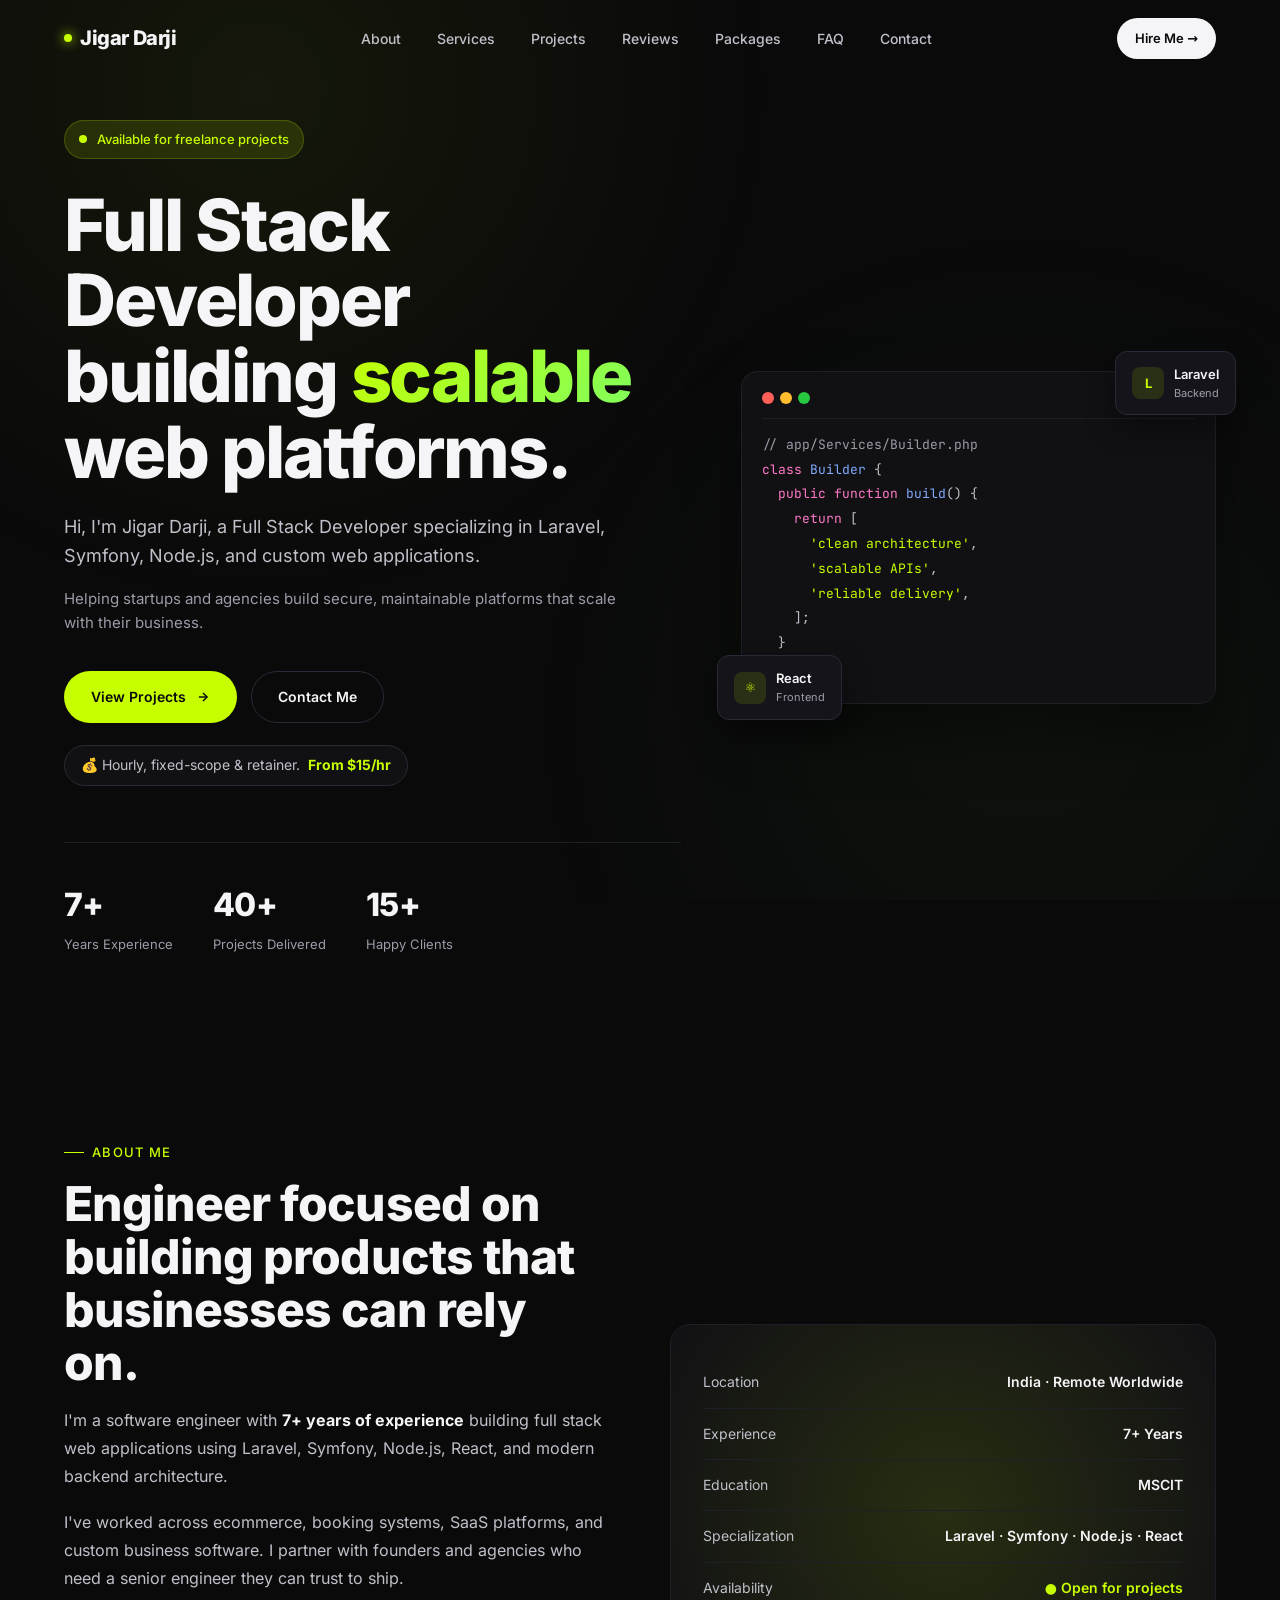
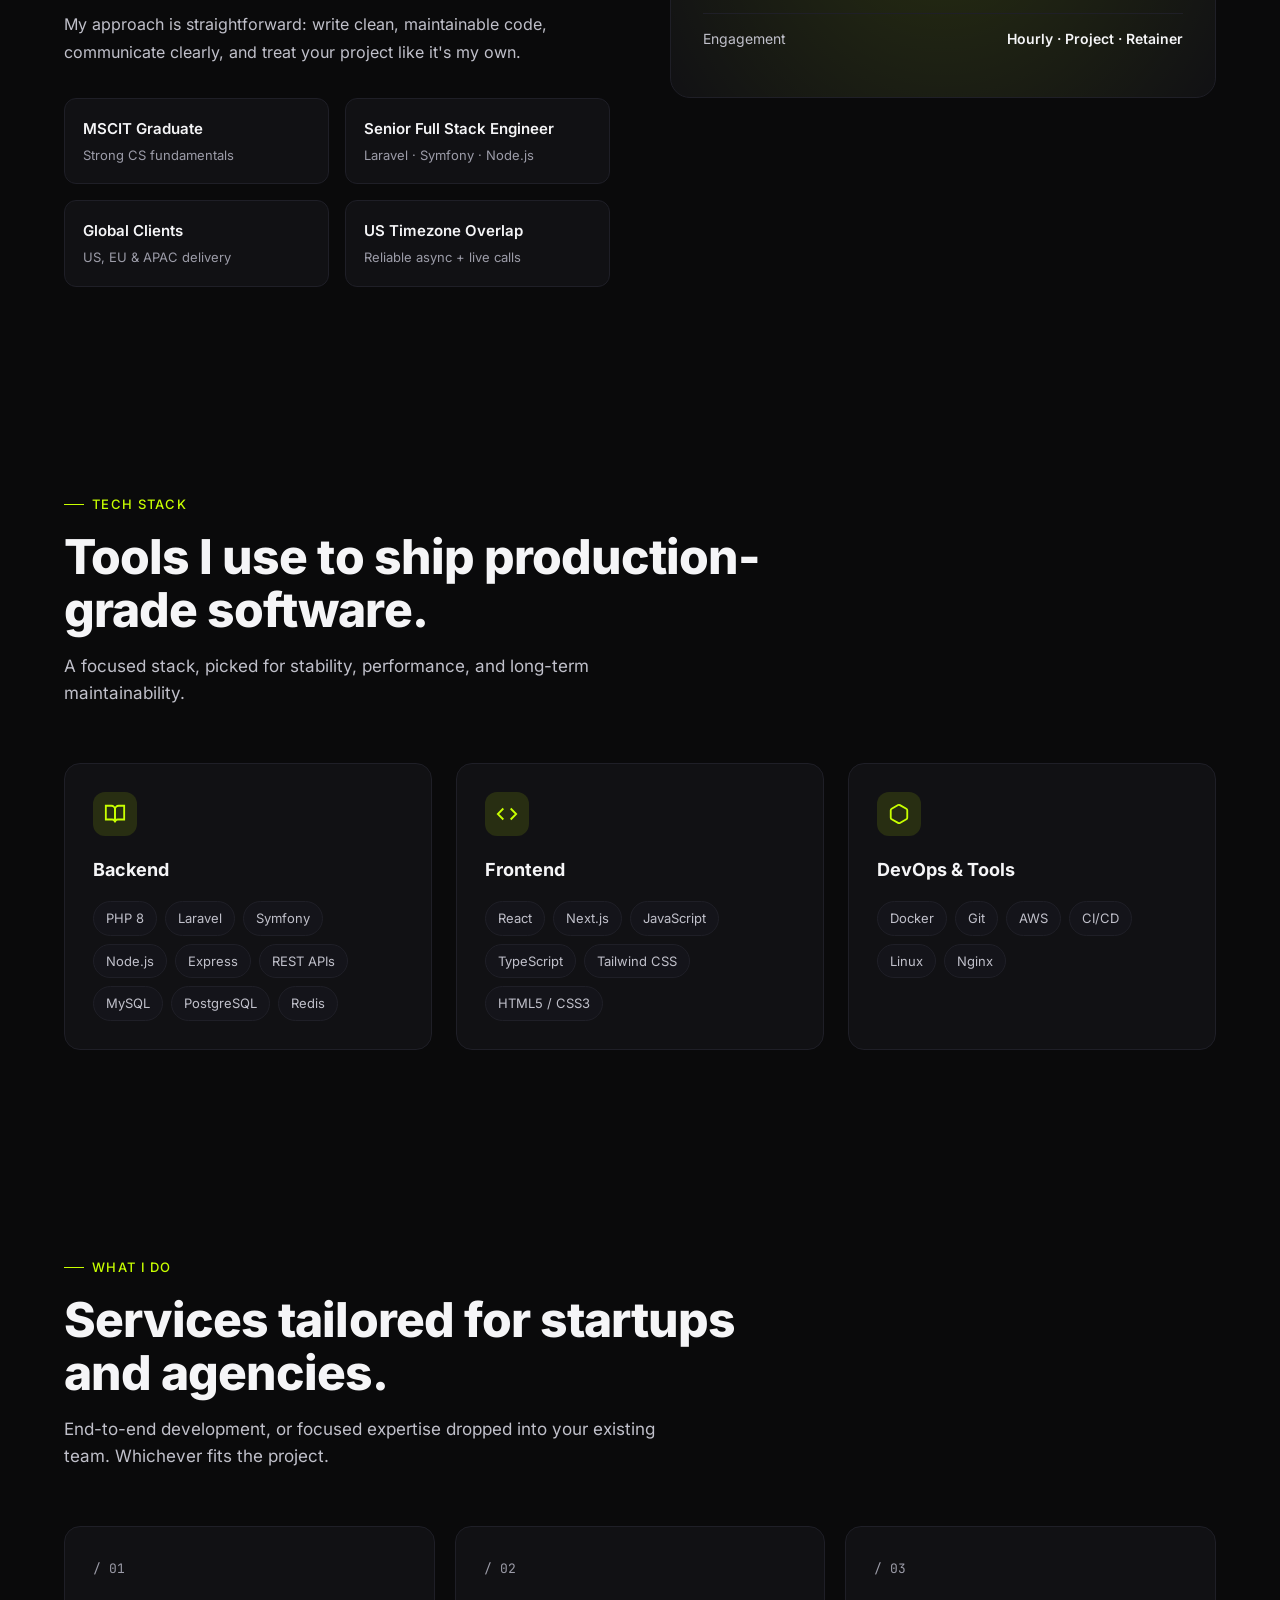
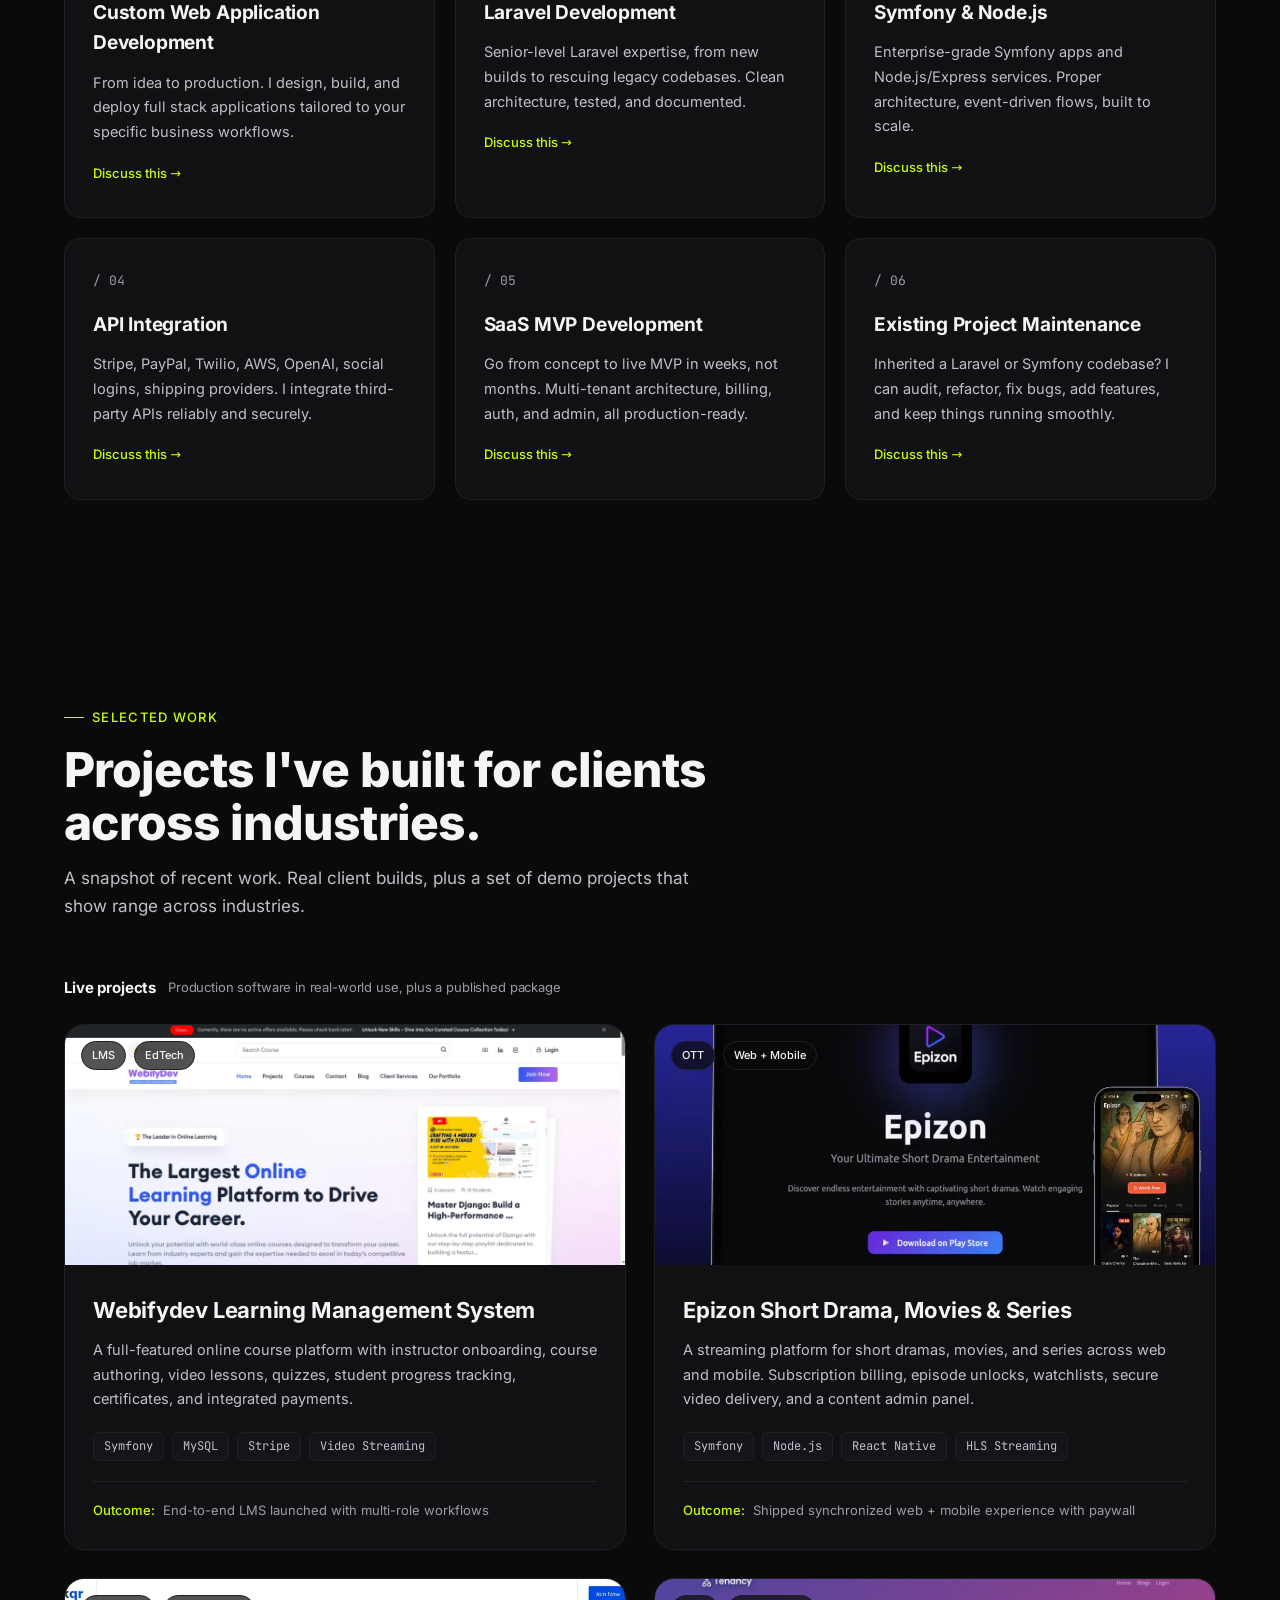
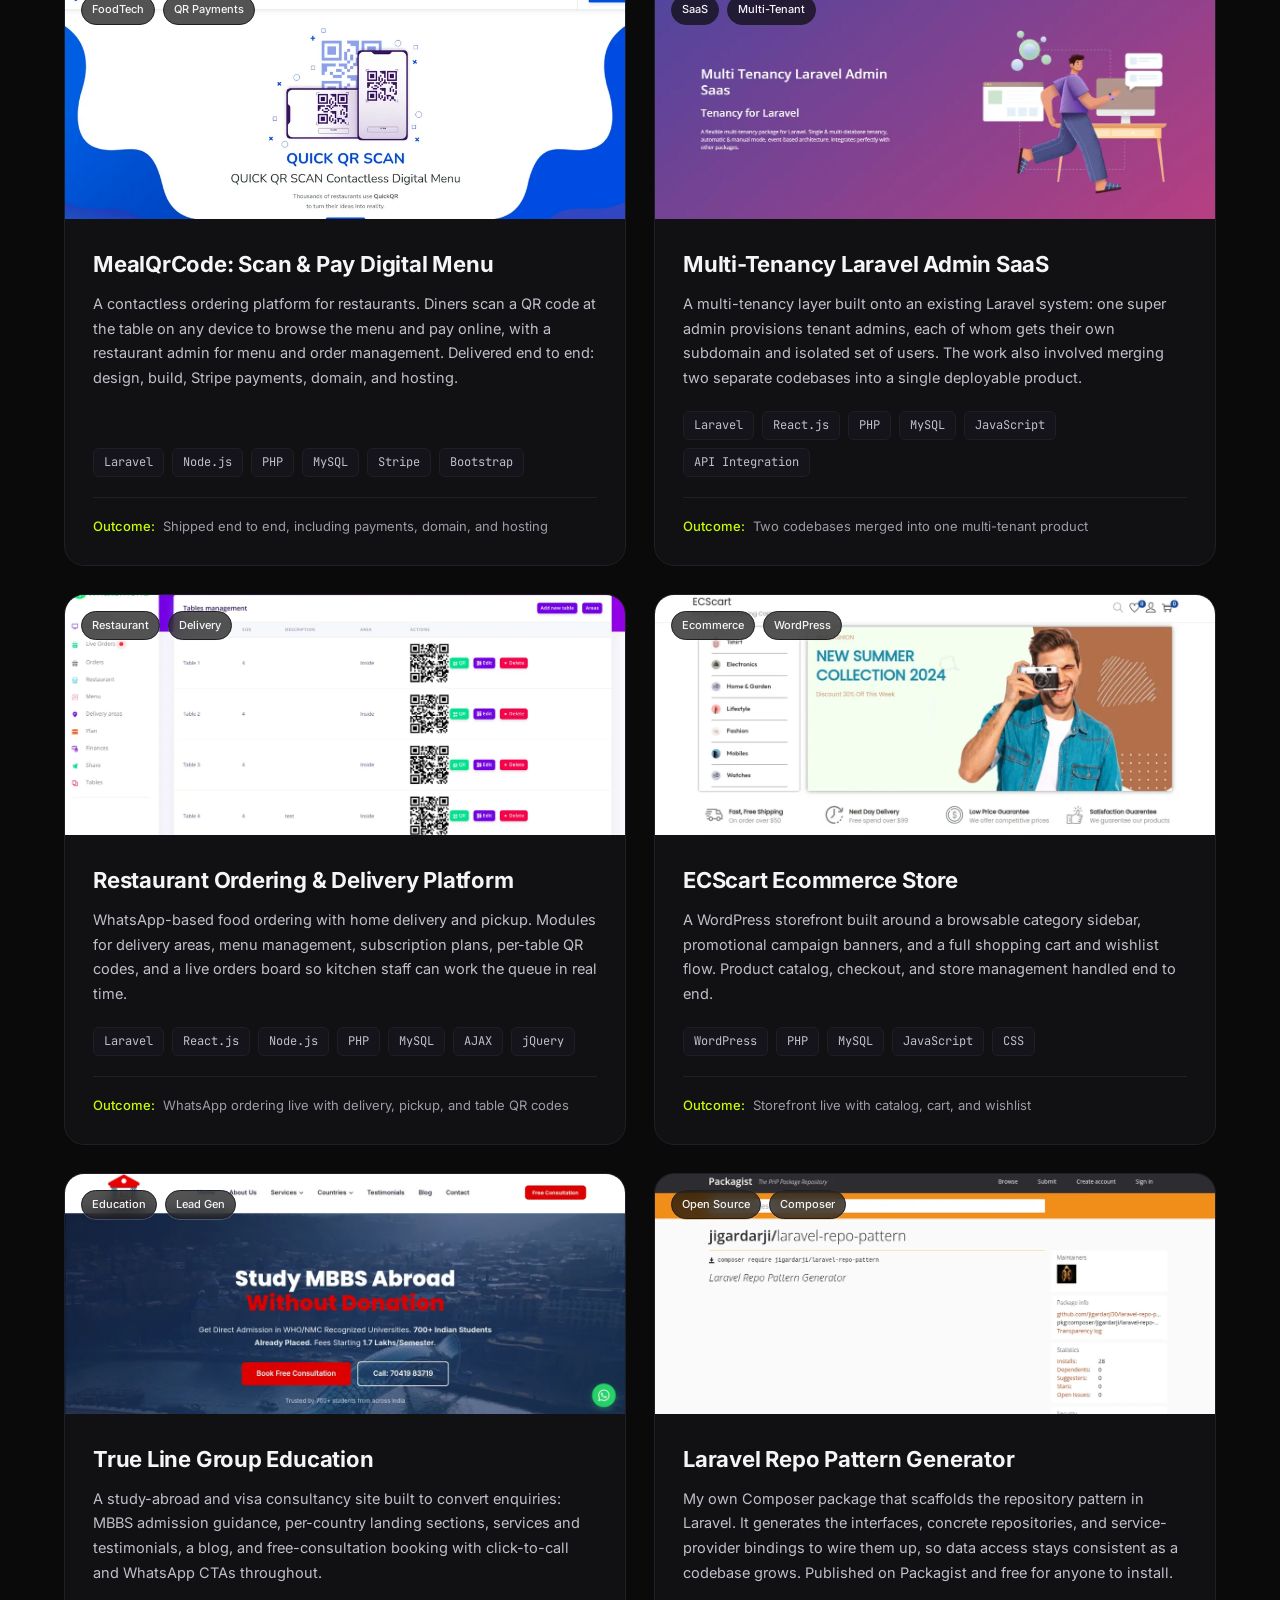
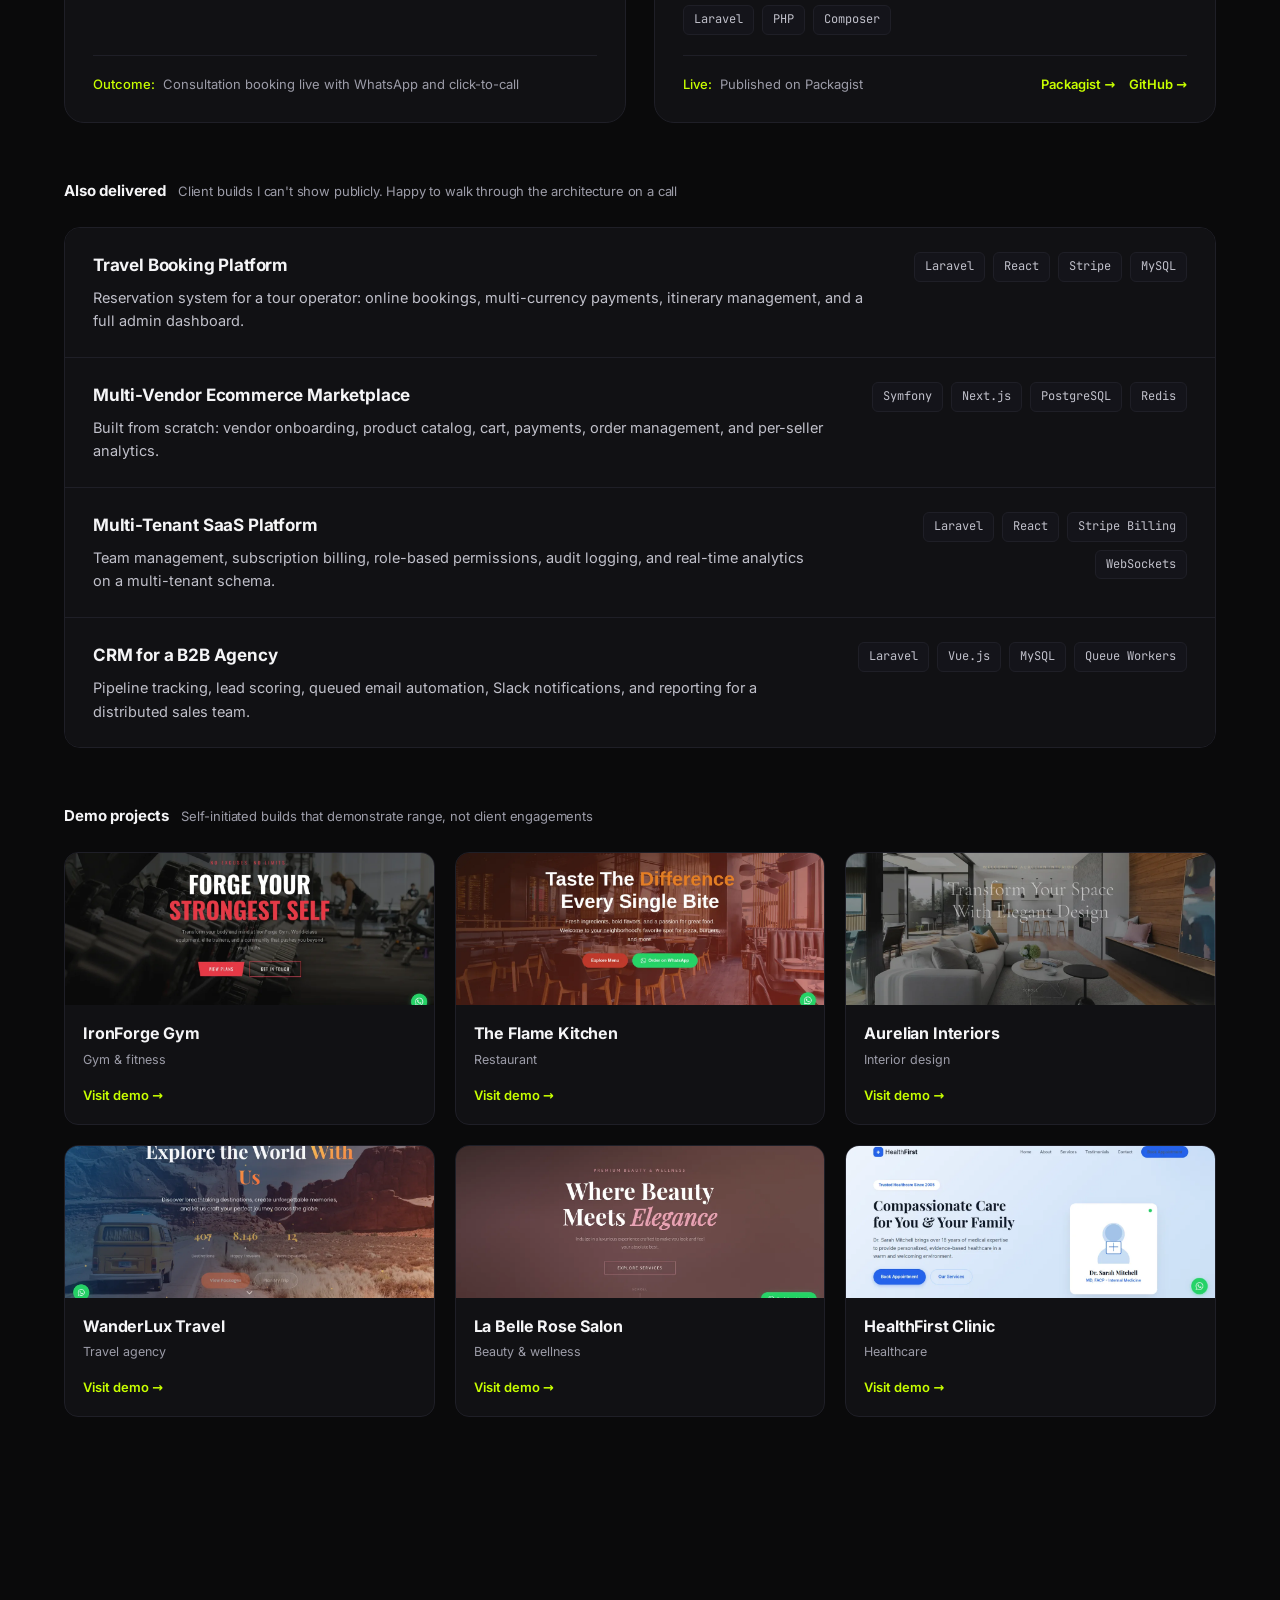
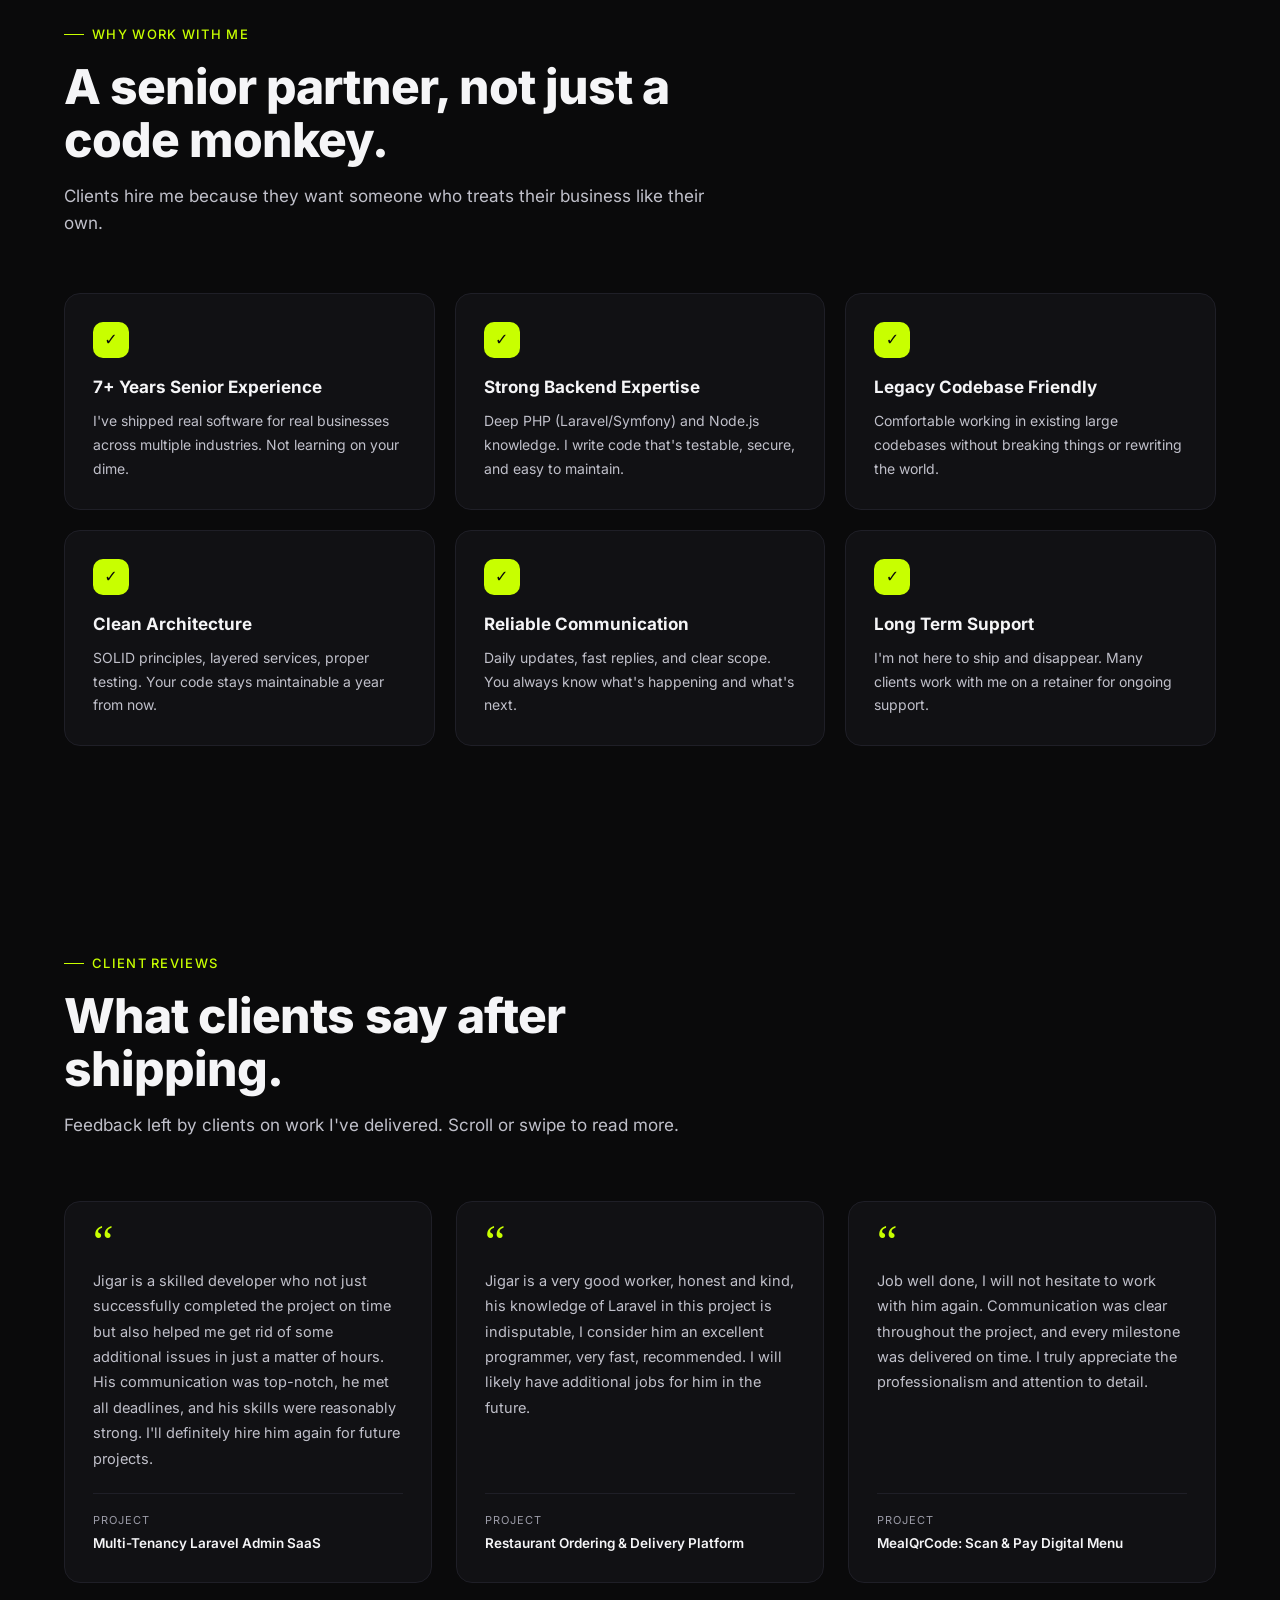
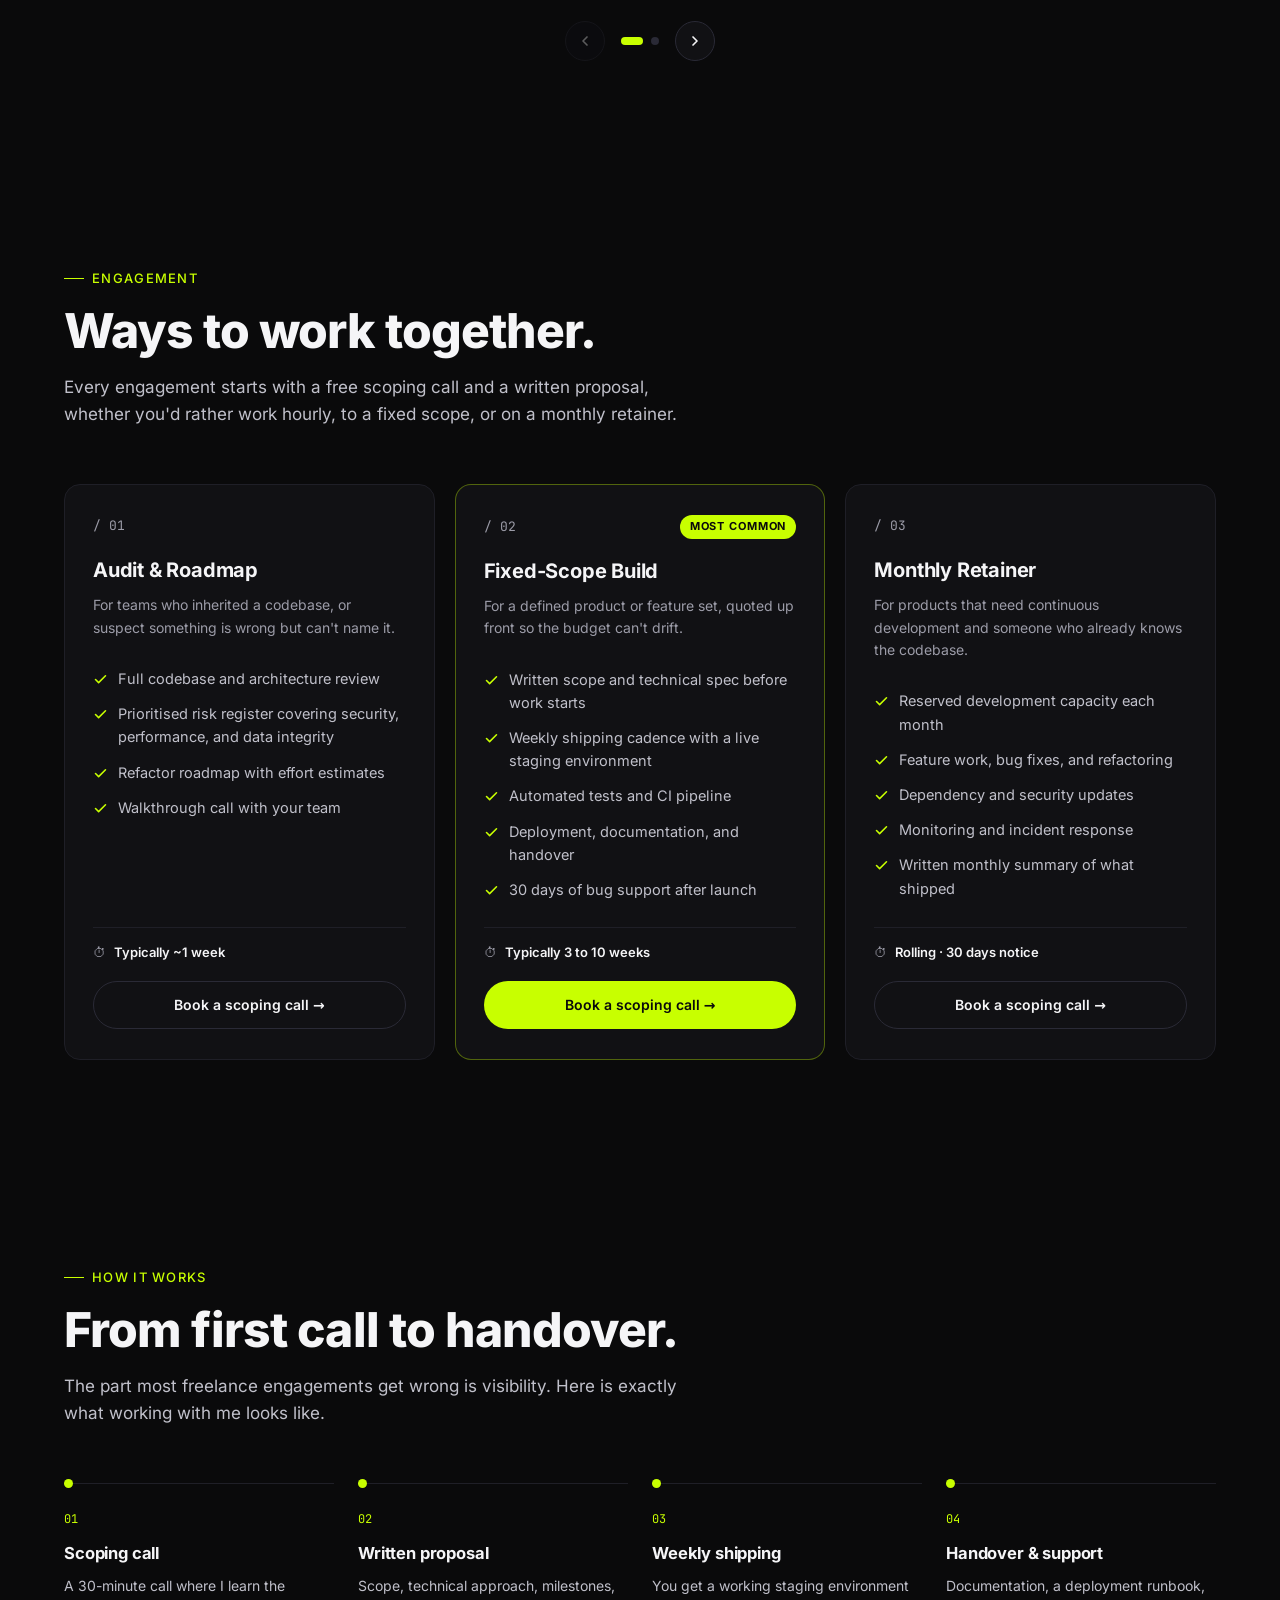
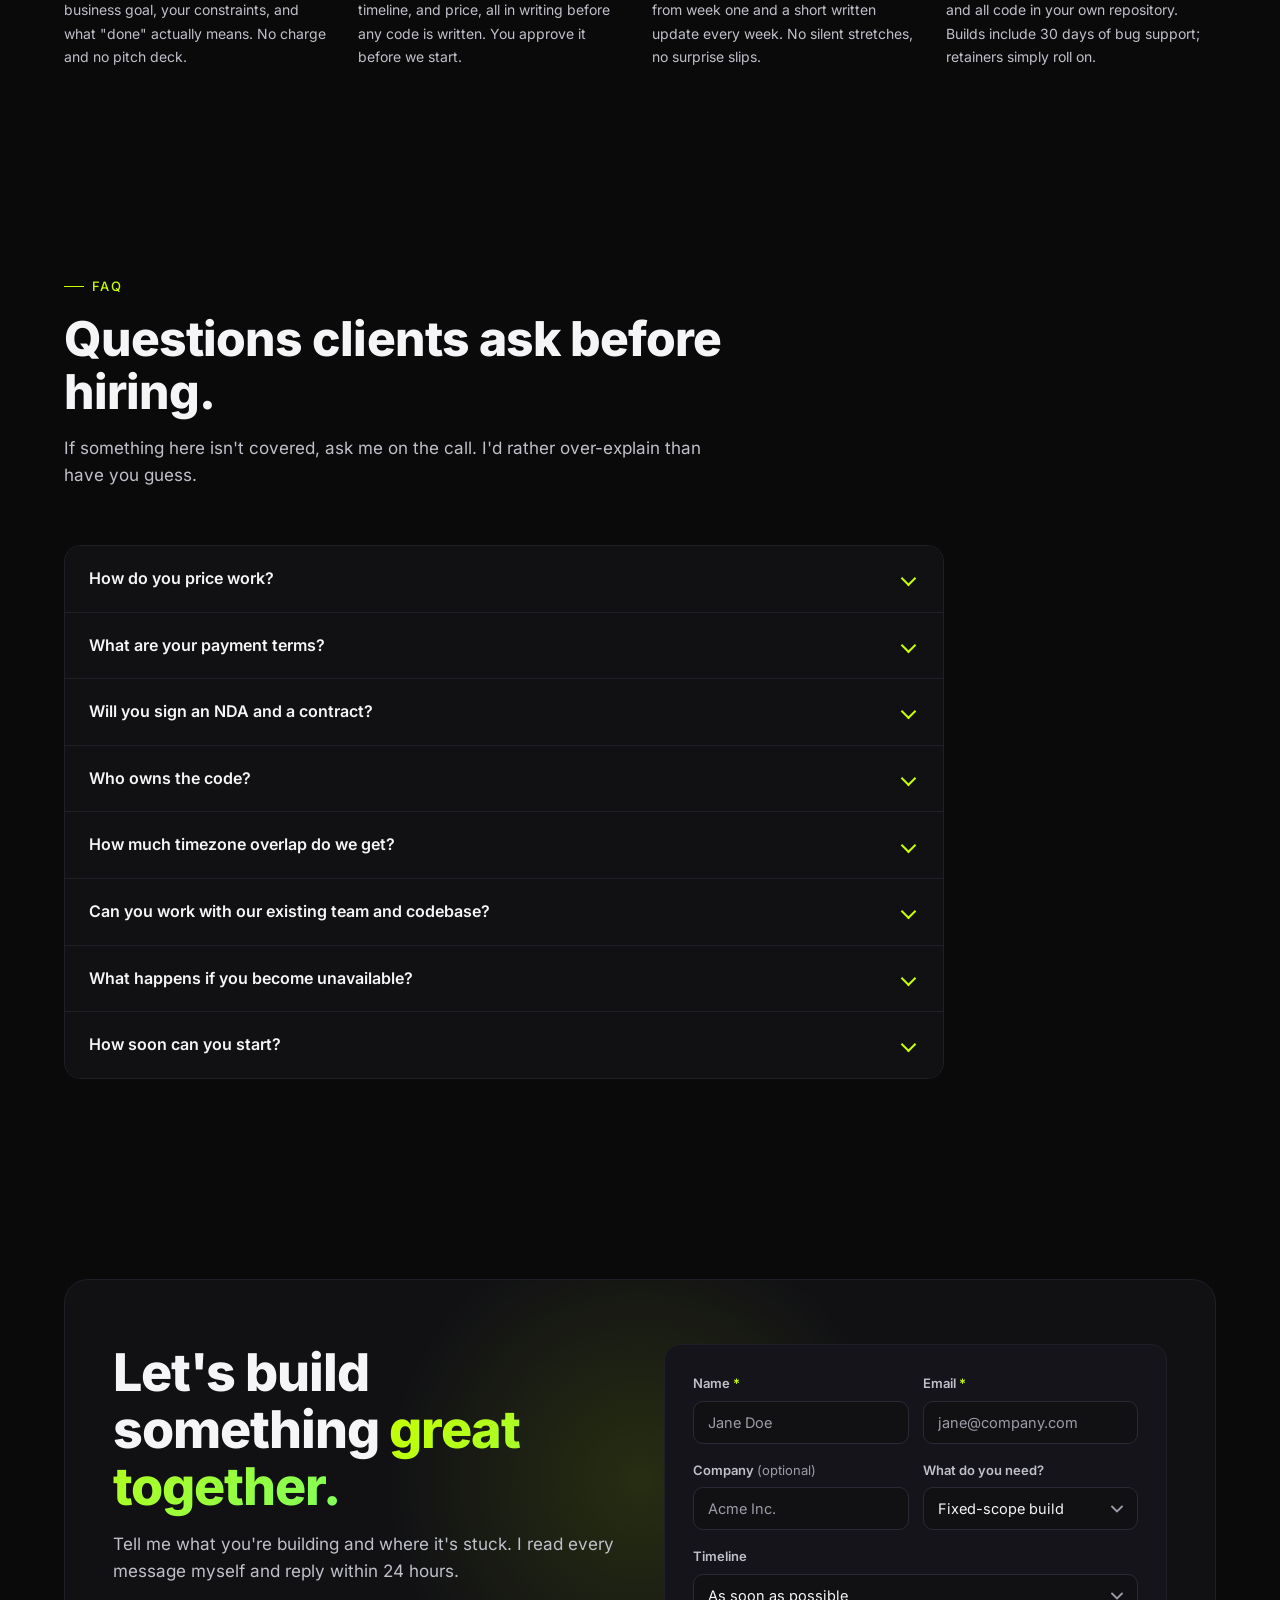
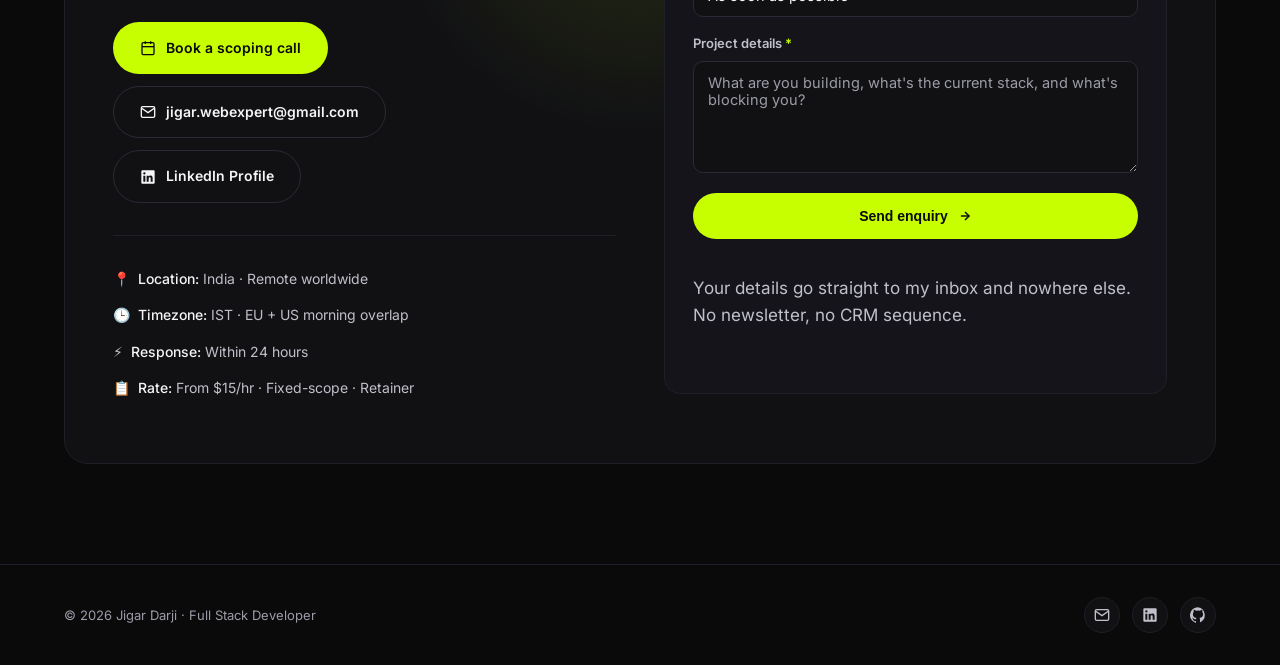
==== commit 303fb81b: "changes" ====
--- a/index.html
+++ b/index.html
@@ -147,6 +147,8 @@
 </head>
 <body>
 
+<a class="skip-link" href="#projects">Skip to content</a>
+
 <!-- NAVBAR -->
 <nav class="navbar" id="navbar">
   <div class="container nav-inner">
@@ -242,7 +244,7 @@
         <div class="floating-card fc-1">
           <div class="fc-icon">L</div>
           <div>
-            <div style="font-weight:600;">Laravel 11</div>
+            <div style="font-weight:600;">Laravel</div>
             <div style="color:var(--text-muted); font-size:11px;">Backend</div>
           </div>
         </div>
@@ -400,42 +402,42 @@
         <div class="service-num">/ 01</div>
         <h3>Custom Web Application Development</h3>
         <p>From idea to production. I design, build, and deploy full stack applications tailored to your specific business workflows.</p>
-        <span class="service-arrow">Learn more →</span>
+        <a class="service-arrow" href="#contact">Discuss this →</a>
       </div>
 
       <div class="service-card reveal reveal-delay-1">
         <div class="service-num">/ 02</div>
         <h3>Laravel Development</h3>
         <p>Senior-level Laravel expertise, from new builds to rescuing legacy codebases. Clean architecture, tested, and documented.</p>
-        <span class="service-arrow">Learn more →</span>
+        <a class="service-arrow" href="#contact">Discuss this →</a>
       </div>
 
       <div class="service-card reveal reveal-delay-2">
         <div class="service-num">/ 03</div>
         <h3>Symfony &amp; Node.js</h3>
         <p>Enterprise-grade Symfony apps and Node.js/Express services. Proper architecture, event-driven flows, built to scale.</p>
-        <span class="service-arrow">Learn more →</span>
+        <a class="service-arrow" href="#contact">Discuss this →</a>
       </div>
 
       <div class="service-card reveal">
         <div class="service-num">/ 04</div>
         <h3>API Integration</h3>
         <p>Stripe, PayPal, Twilio, AWS, OpenAI, social logins, shipping providers. I integrate third-party APIs reliably and securely.</p>
-        <span class="service-arrow">Learn more →</span>
+        <a class="service-arrow" href="#contact">Discuss this →</a>
       </div>
 
       <div class="service-card reveal reveal-delay-1">
         <div class="service-num">/ 05</div>
         <h3>SaaS MVP Development</h3>
         <p>Go from concept to live MVP in weeks, not months. Multi-tenant architecture, billing, auth, and admin, all production-ready.</p>
-        <span class="service-arrow">Learn more →</span>
+        <a class="service-arrow" href="#contact">Discuss this →</a>
       </div>
 
       <div class="service-card reveal reveal-delay-2">
         <div class="service-num">/ 06</div>
         <h3>Existing Project Maintenance</h3>
         <p>Inherited a Laravel or Symfony codebase? I can audit, refactor, fix bugs, add features, and keep things running smoothly.</p>
-        <span class="service-arrow">Learn more →</span>
+        <a class="service-arrow" href="#contact">Discuss this →</a>
       </div>
     </div>
   </div>
@@ -1123,15 +1125,20 @@
           </div>
         </div>
 
-        <form class="contact-form" id="contactForm" action="https://api.web3forms.com/submit" method="POST">
-          <!-- Web3Forms: paste your access key here (free at https://web3forms.com) -->
-          <input type="hidden" name="access_key" value="REPLACE_WITH_YOUR_WEB3FORMS_ACCESS_KEY" />
-          <input type="hidden" name="subject" value="New project enquiry from portfolio" />
-          <input type="hidden" name="from_name" value="Portfolio contact form" />
+        <!--
+          FormSubmit needs no account and no API key: the address in the action
+          IS the destination. The very first submission triggers a one-click
+          confirmation email to that address; after you click it, submissions
+          arrive directly. JS posts to the /ajax/ variant of this same URL.
+        -->
+        <form class="contact-form" id="contactForm" action="https://formsubmit.co/jigar.webexpert@gmail.com" method="POST">
+          <input type="hidden" name="_subject" value="New project enquiry from portfolio" />
+          <input type="hidden" name="_template" value="table" />
+          <input type="hidden" name="_captcha" value="false" />
           <!-- Bot trap: hidden from people, filled in by scrapers -->
           <div class="hp" aria-hidden="true">
-            <label for="botcheck">Leave this empty</label>
-            <input type="checkbox" name="botcheck" id="botcheck" tabindex="-1" />
+            <label for="_honey">Leave this empty</label>
+            <input type="text" name="_honey" id="_honey" tabindex="-1" autocomplete="off" />
           </div>
 
           <div class="form-row">
@@ -1195,7 +1202,7 @@
 <!-- FOOTER -->
 <footer>
   <div class="container footer-inner">
-    <div class="footer-text">© 2026 Jigar Darji · Full Stack Developer</div>
+    <div class="footer-text">© <span id="year">2026</span> Jigar Darji · Full Stack Developer</div>
     <div class="footer-social">
       <a href="mailto:jigar.webexpert@gmail.com" aria-label="Email">
         <svg width="16" height="16" viewBox="0 0 24 24" fill="none" stroke="currentColor" stroke-width="2"><path d="M4 4h16c1.1 0 2 .9 2 2v12c0 1.1-.9 2-2 2H4c-1.1 0-2-.9-2-2V6c0-1.1.9-2 2-2z"/><polyline points="22,6 12,13 2,6"/></svg>
--- a/assets/css/styles.css
+++ b/assets/css/styles.css
@@ -71,6 +71,26 @@
     z-index: 1;
   }
 
+  /* Skip link: visually hidden until focused */
+  .skip-link {
+    position: absolute;
+    left: 12px;
+    top: -60px;
+    z-index: 200;
+    padding: 10px 18px;
+    background: var(--brand);
+    color: var(--bg);
+    border-radius: 0 0 10px 10px;
+    font-size: 14px;
+    font-weight: 600;
+    text-decoration: none;
+    transition: top 0.2s ease;
+  }
+
+  .skip-link:focus {
+    top: 0;
+  }
+
   /* NAVBAR */
   .navbar {
     position: fixed;
@@ -134,6 +154,22 @@
     color: var(--text);
   }
 
+  .nav-links a[aria-current="true"] {
+    color: var(--brand);
+  }
+
+  /* underline on the section currently in view */
+  .nav-links a[aria-current="true"]::after {
+    content: '';
+    position: absolute;
+    left: 0;
+    right: 0;
+    bottom: -6px;
+    height: 2px;
+    border-radius: 2px;
+    background: var(--brand);
+  }
+
   .nav-cta {
     display: inline-flex;
     align-items: center;
@@ -641,7 +677,14 @@
     font-size: 13px;
     font-weight: 500;
     gap: 6px;
+    text-decoration: none;
     transition: gap 0.2s ease;
+  }
+
+  .service-arrow:focus-visible {
+    outline: 2px solid var(--brand);
+    outline-offset: 3px;
+    border-radius: 4px;
   }
 
   .service-card:hover .service-arrow {
@@ -1037,28 +1080,6 @@
     gap: 9px;
   }
 
-  .work-row-links {
-    display: flex;
-    flex-wrap: wrap;
-    gap: 18px;
-    margin-top: 12px;
-  }
-
-  .work-row-links a {
-    display: inline-flex;
-    align-items: center;
-    gap: 6px;
-    font-size: 13px;
-    font-weight: 600;
-    color: var(--brand);
-    text-decoration: none;
-    transition: gap 0.2s ease;
-  }
-
-  .work-row-links a:hover {
-    gap: 10px;
-  }
-
   .work-row-meta {
     display: flex;
     flex-wrap: wrap;
@@ -1265,17 +1286,6 @@
   .demo-tile:focus-visible {
     outline: 2px solid var(--brand);
     outline-offset: 3px;
-  }
-
-  /* Tiles with no public URL yet: no link affordance, no hover lift */
-  .demo-tile.is-static {
-    cursor: default;
-  }
-
-  .demo-tile.is-static:hover {
-    transform: none;
-    border-color: var(--border);
-    box-shadow: none;
   }
 
   .demo-thumb {
@@ -1744,7 +1754,6 @@
   .reveal-delay-1 { transition-delay: 0.1s; }
   .reveal-delay-2 { transition-delay: 0.2s; }
   .reveal-delay-3 { transition-delay: 0.3s; }
-  .reveal-delay-4 { transition-delay: 0.4s; }
 
   @media (prefers-reduced-motion: reduce) {
     html {
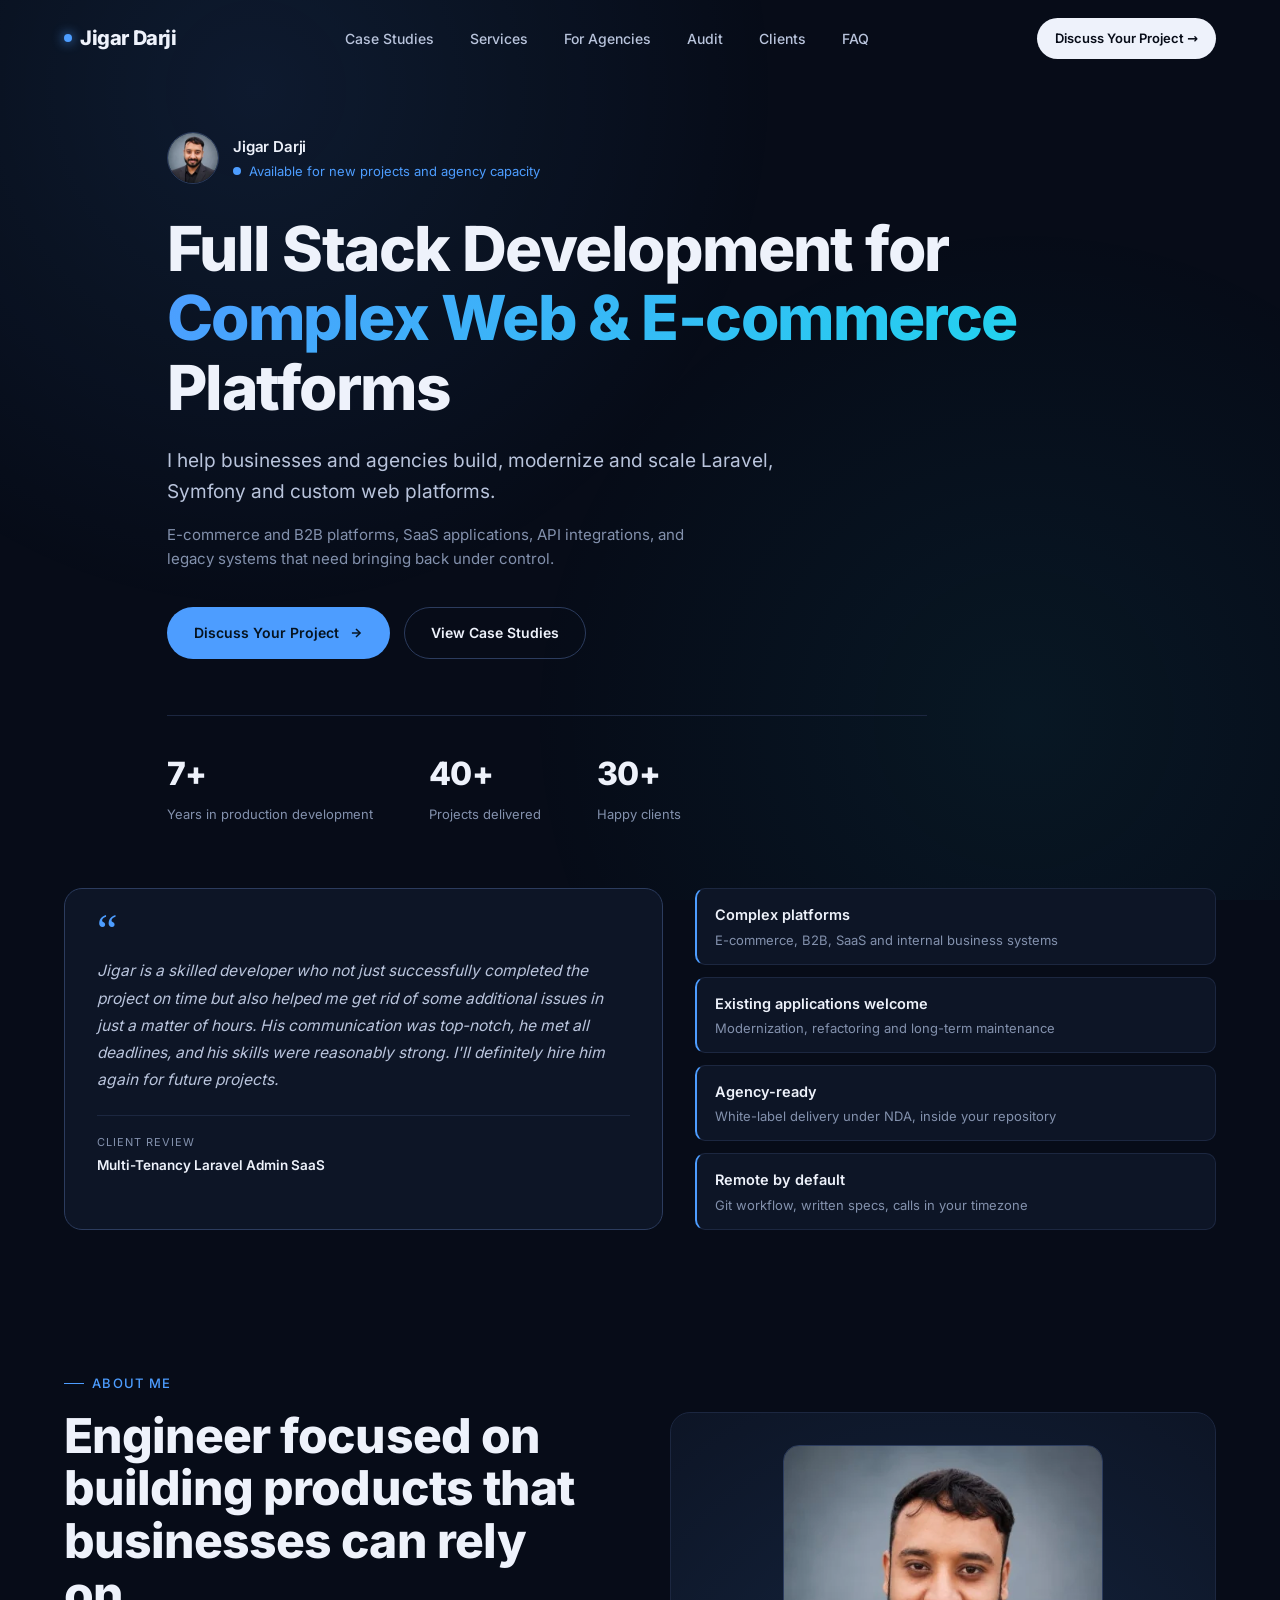
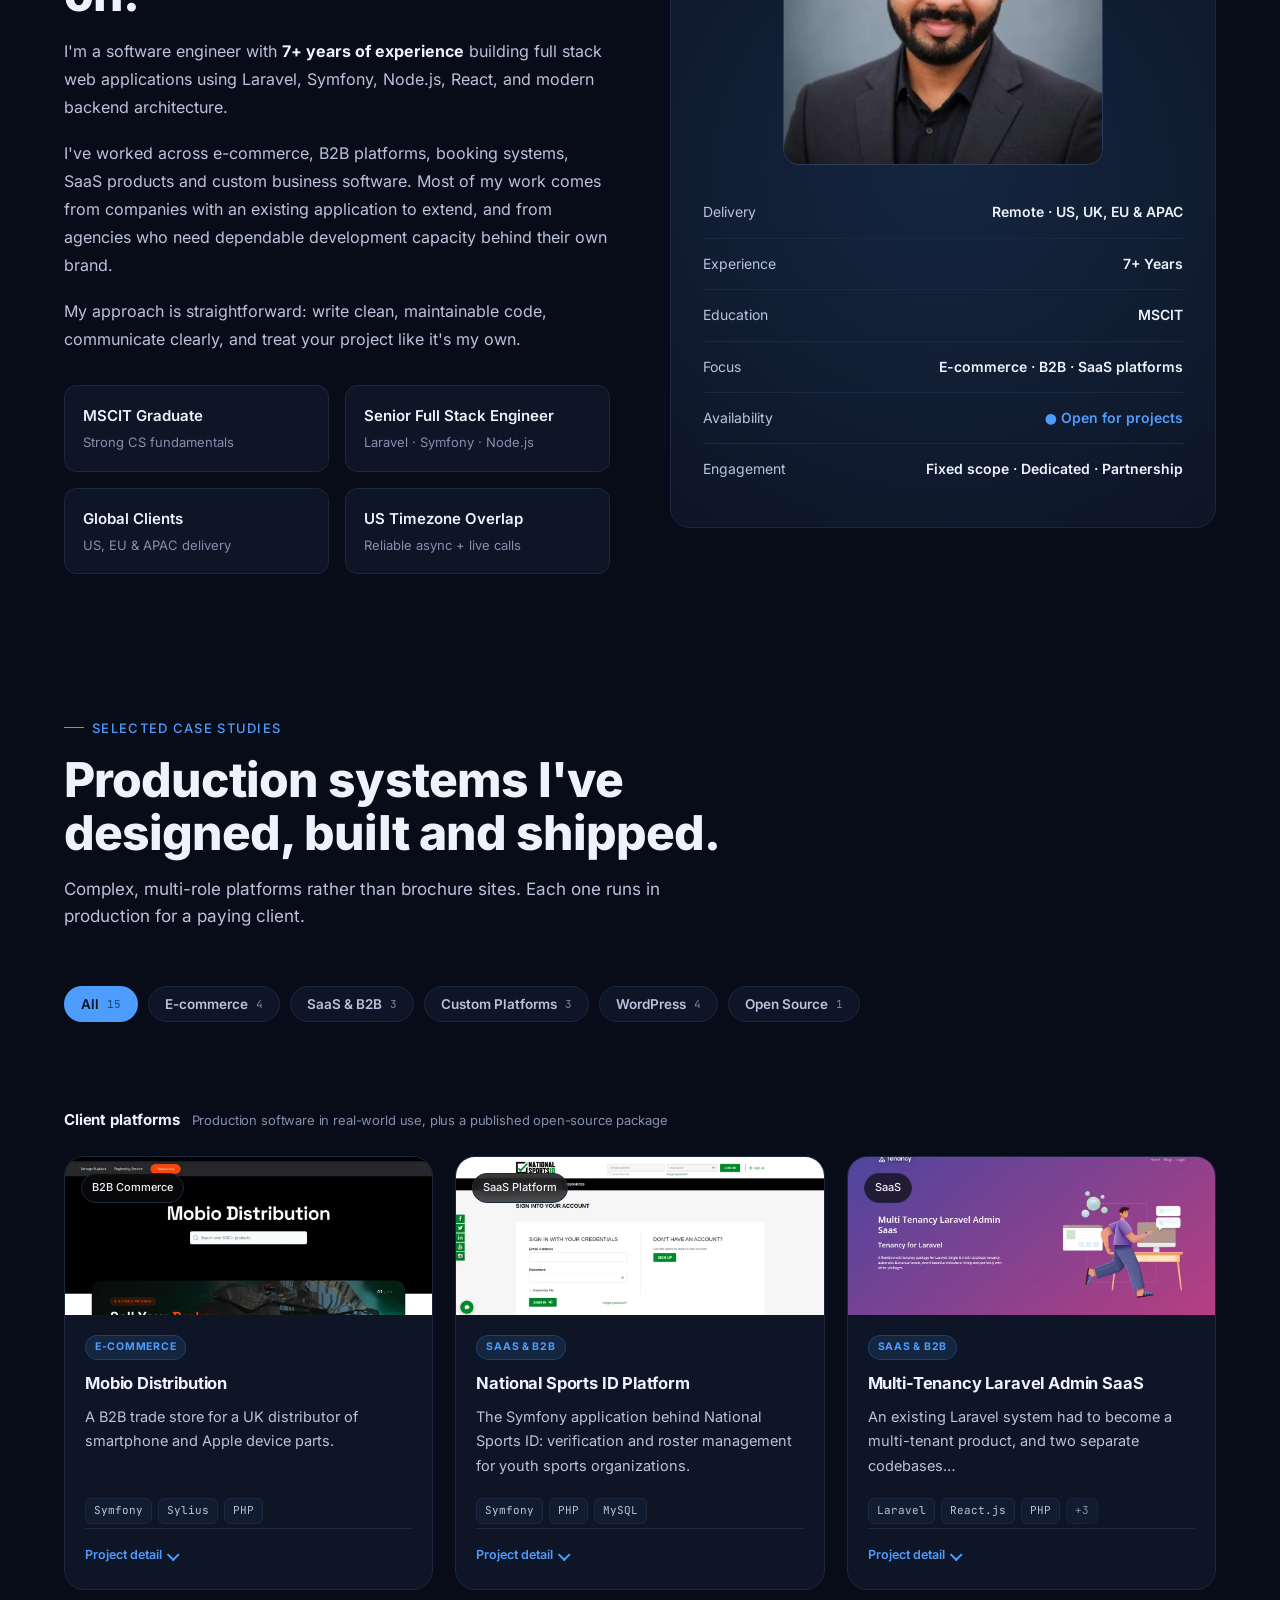
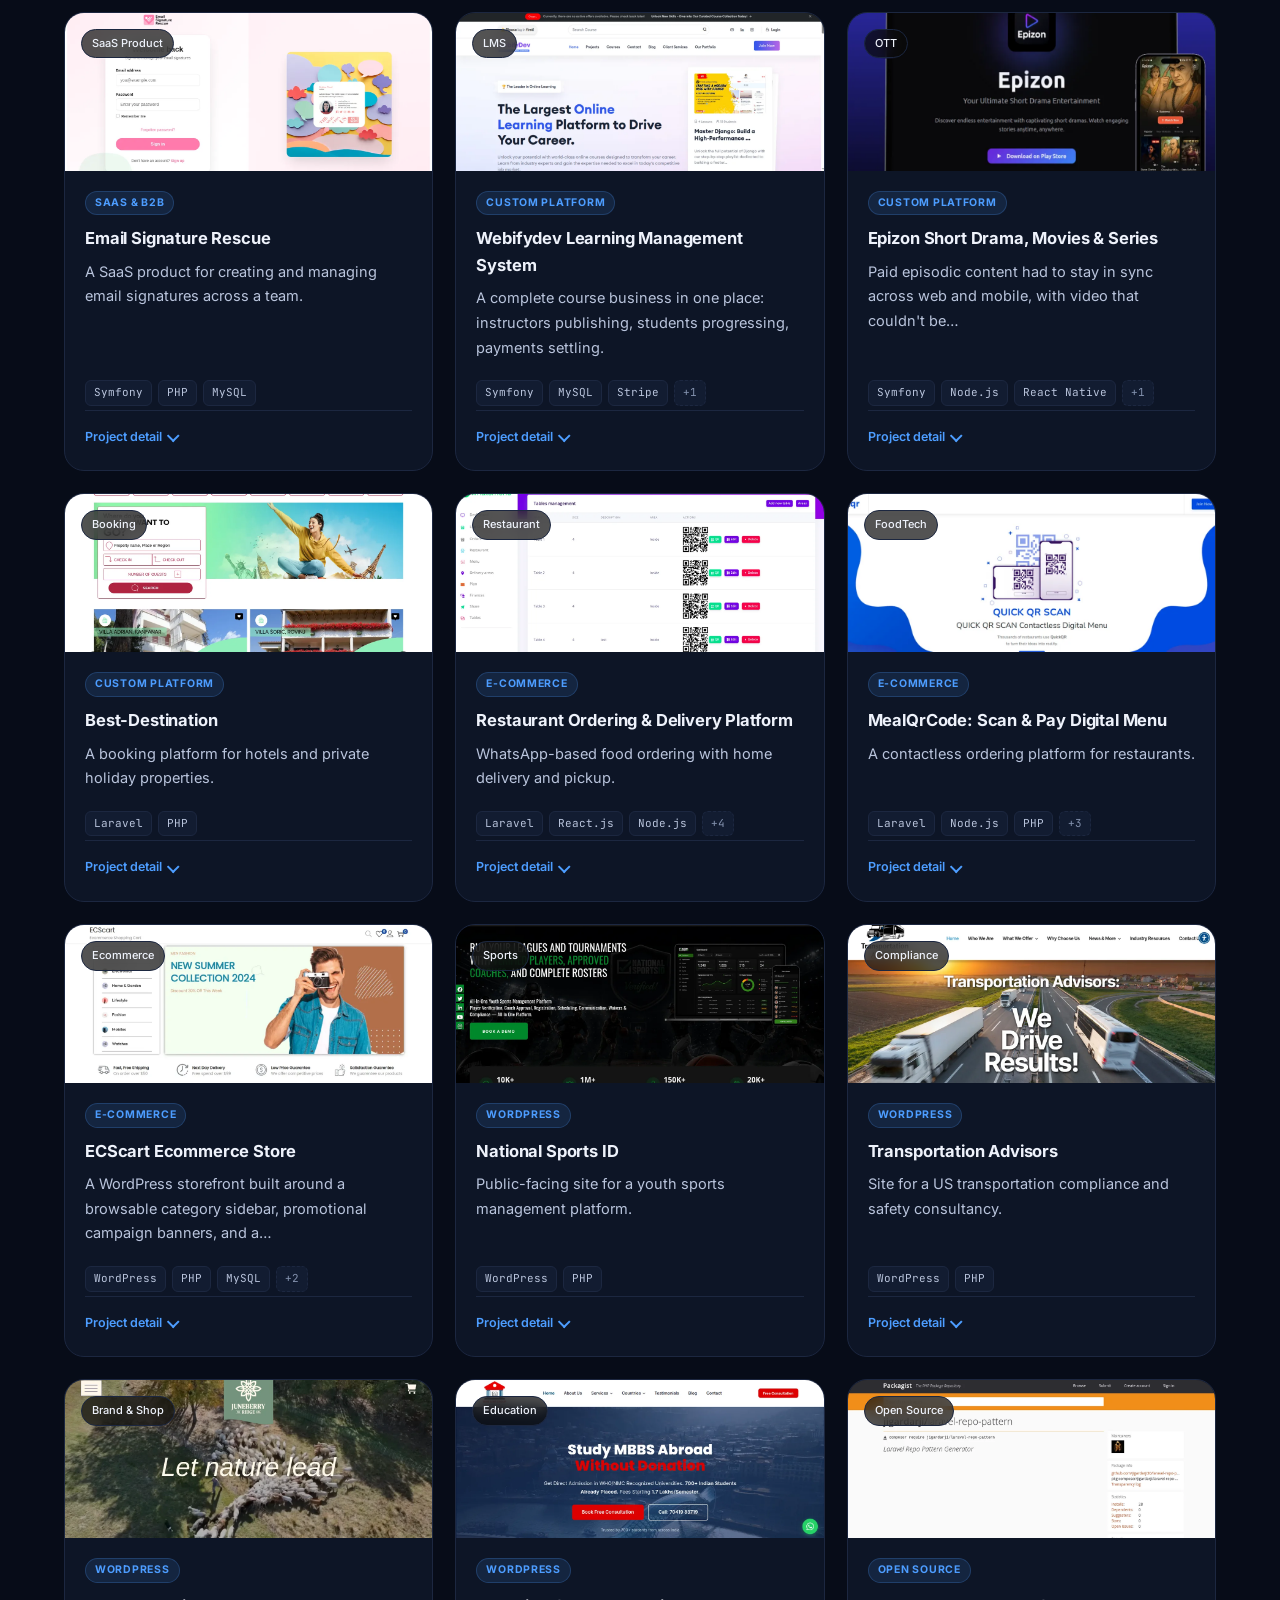
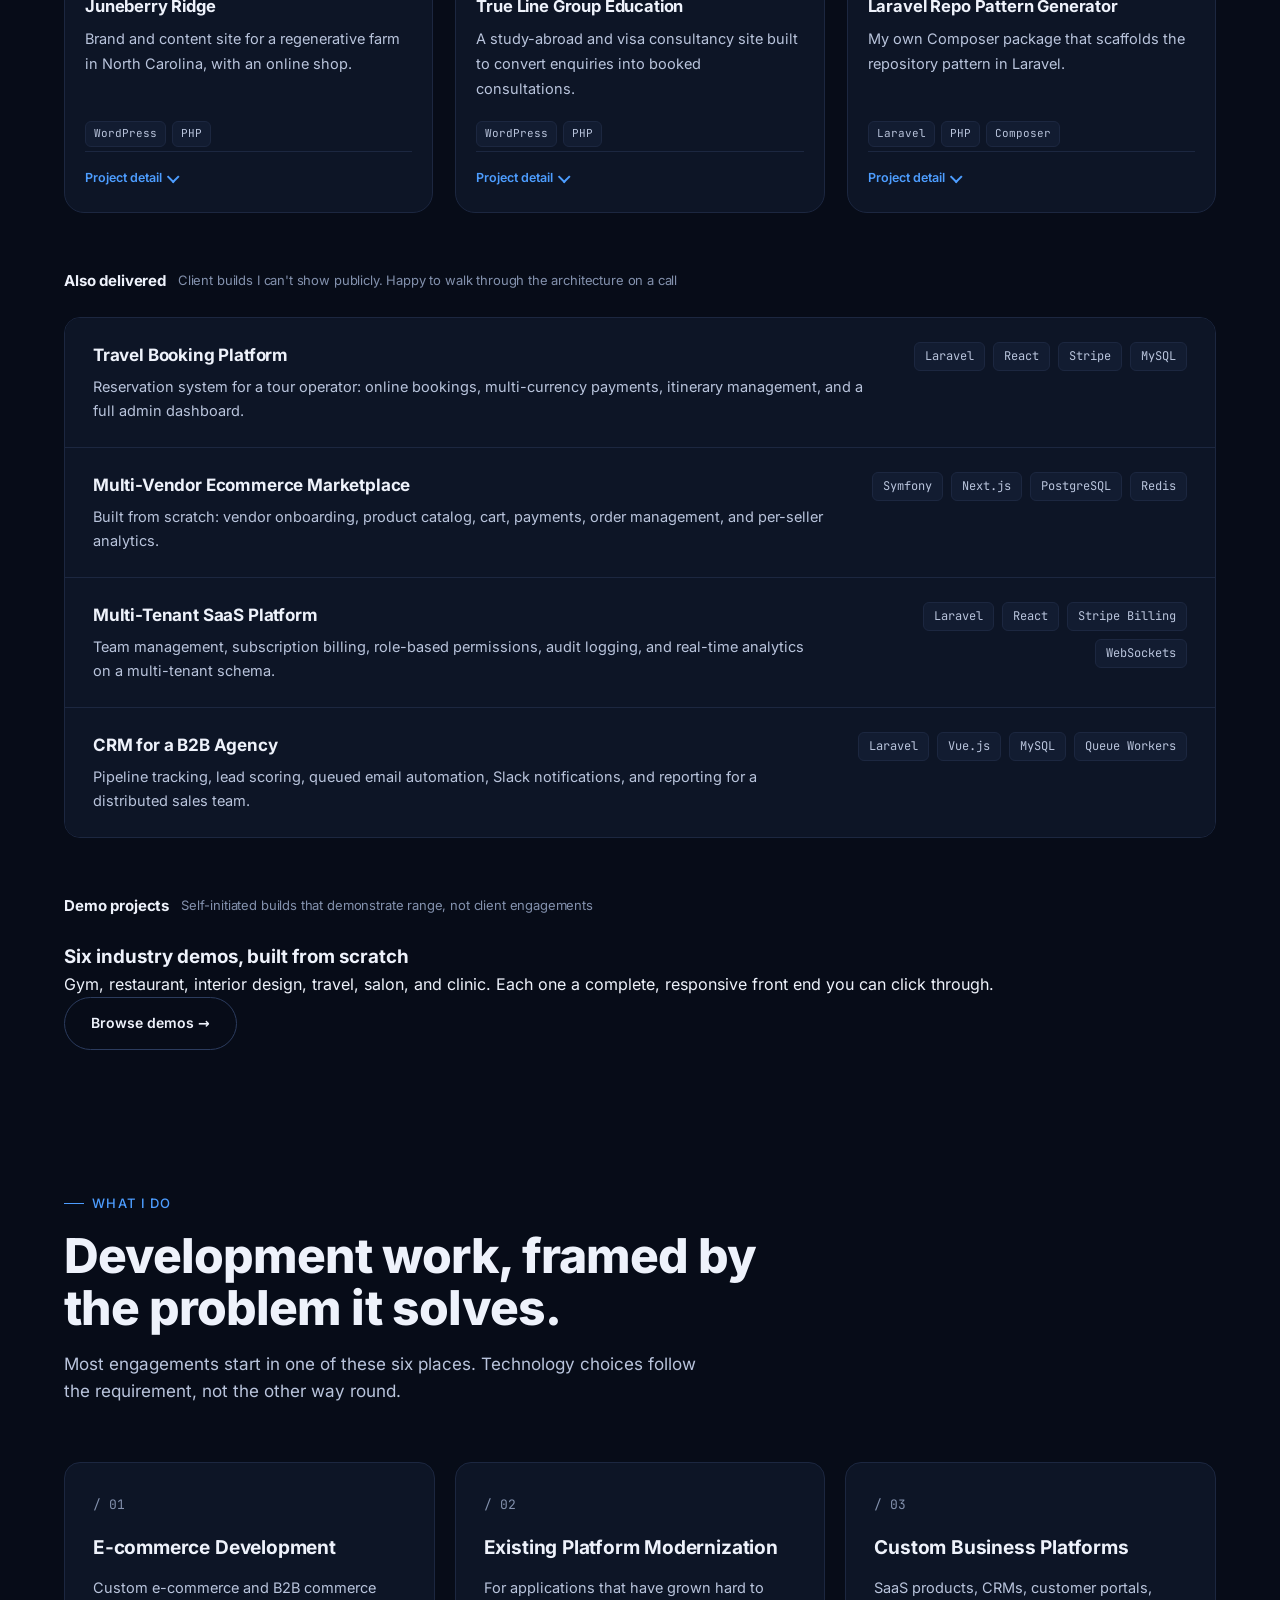
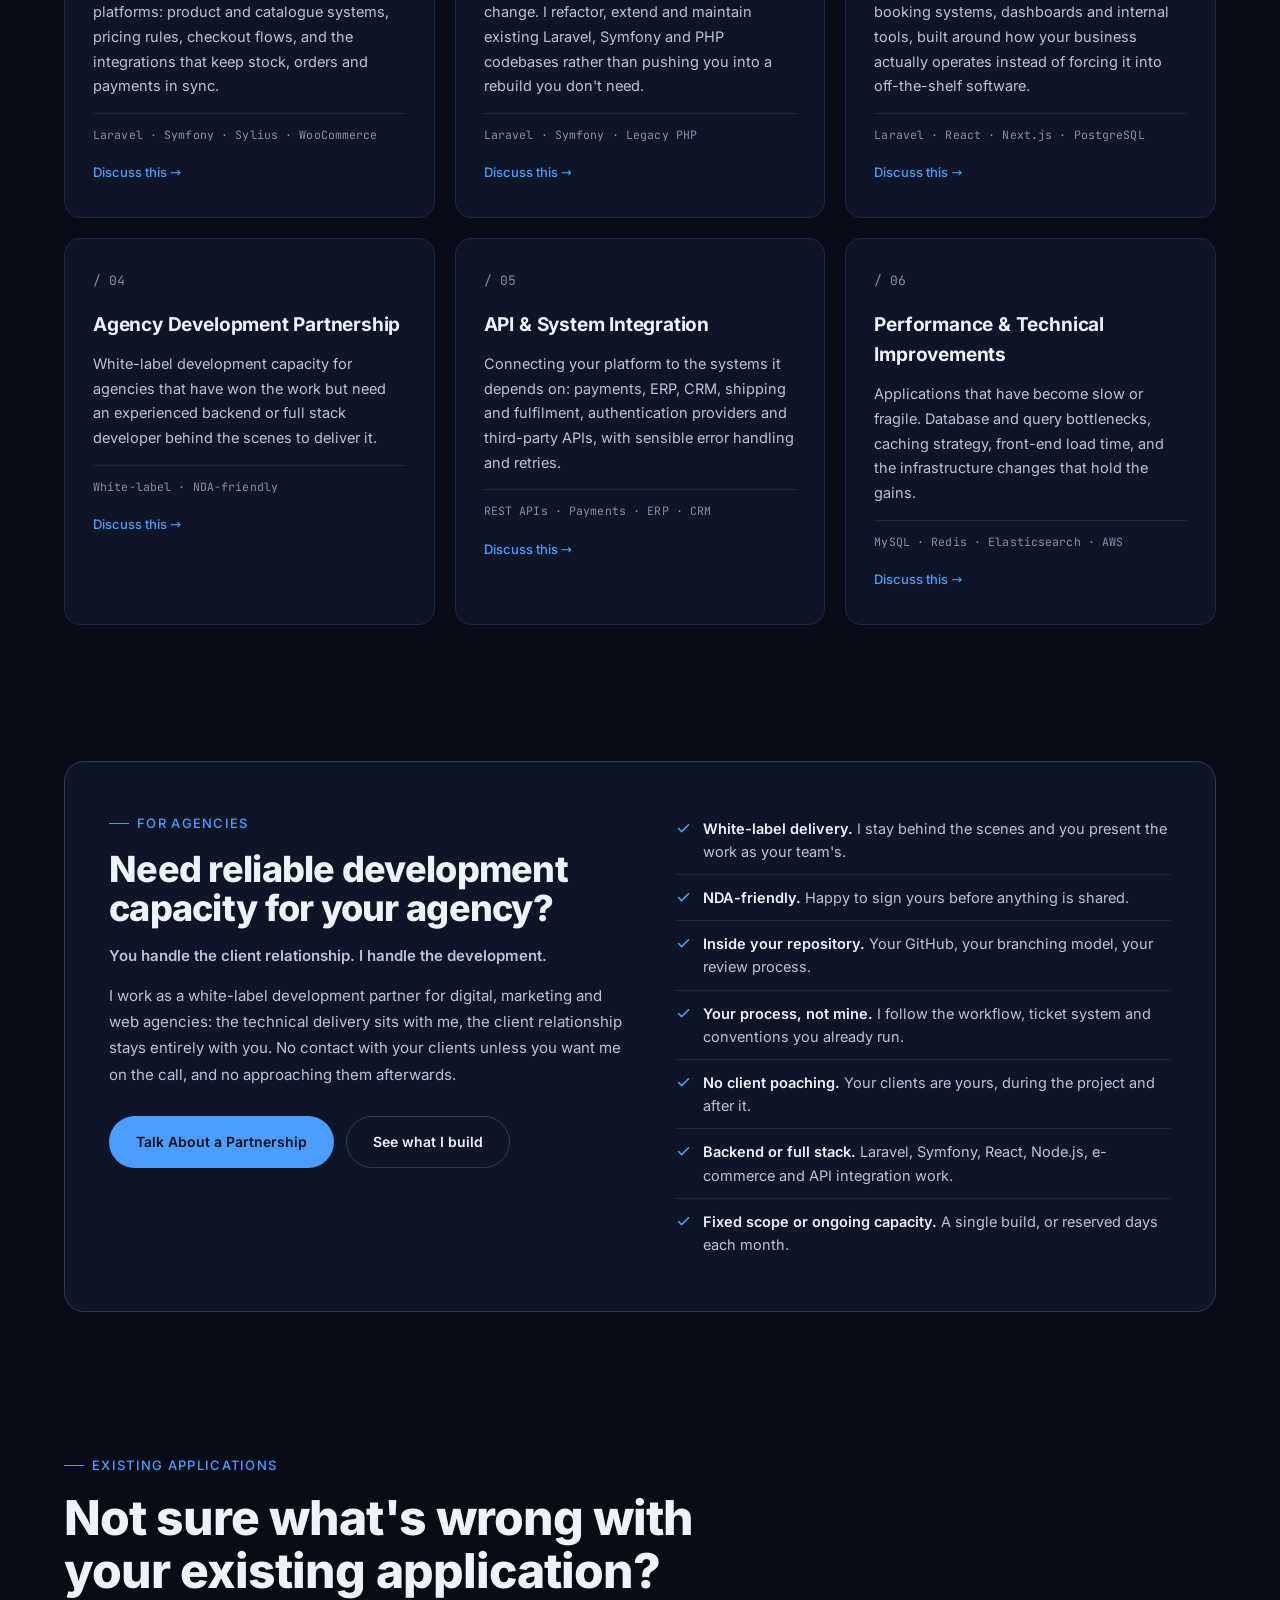
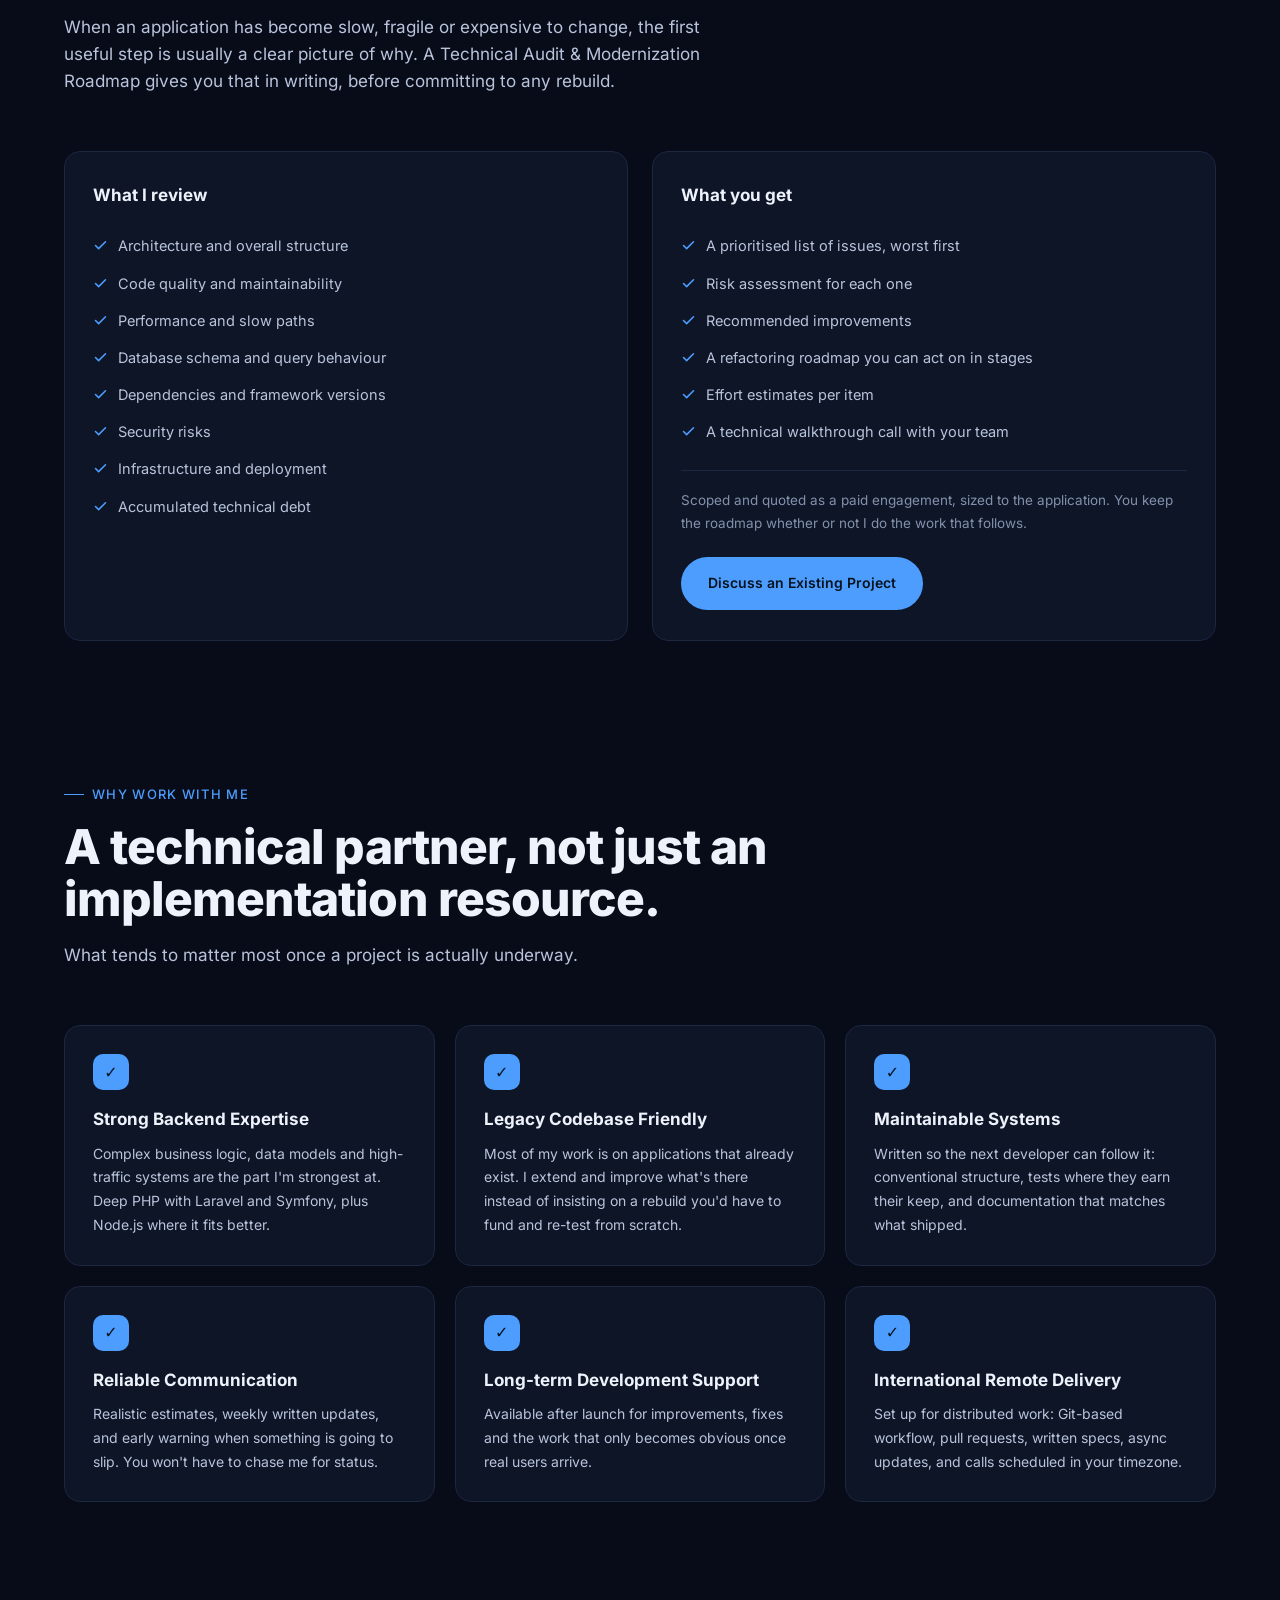
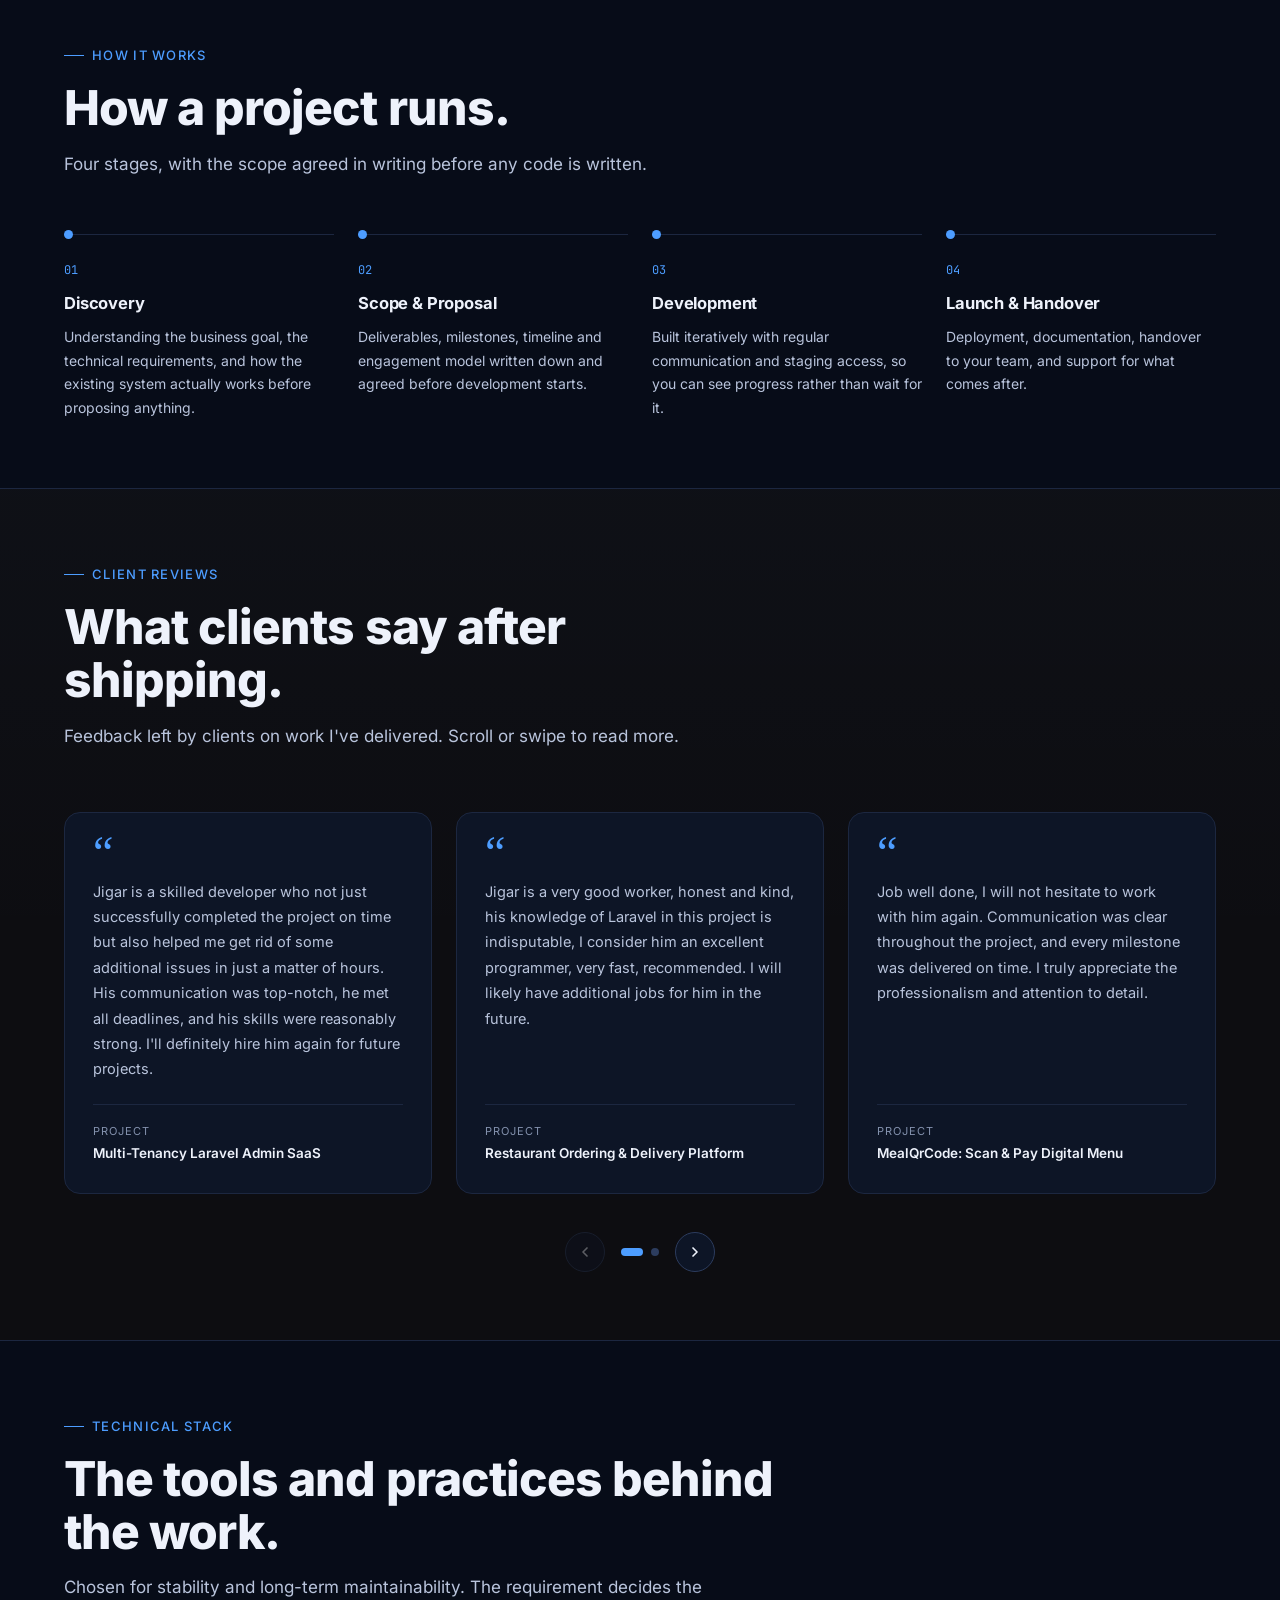
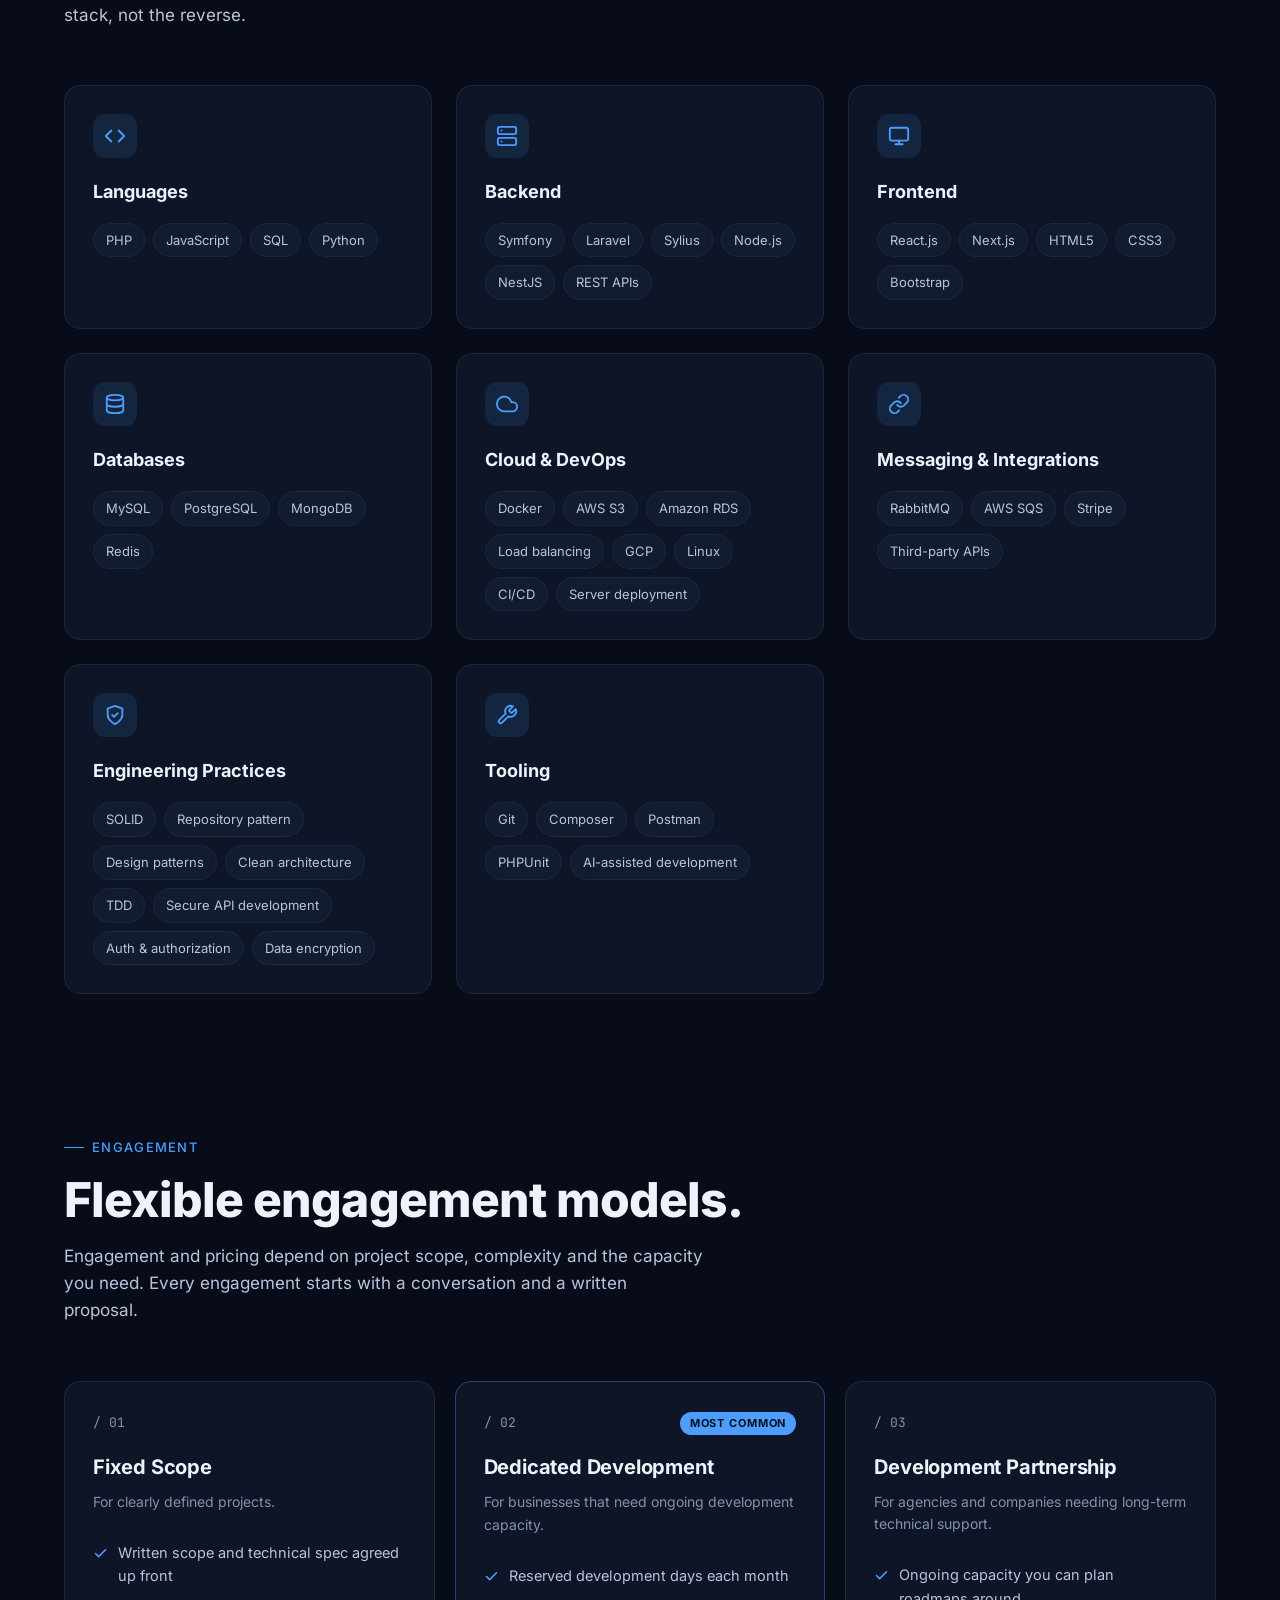
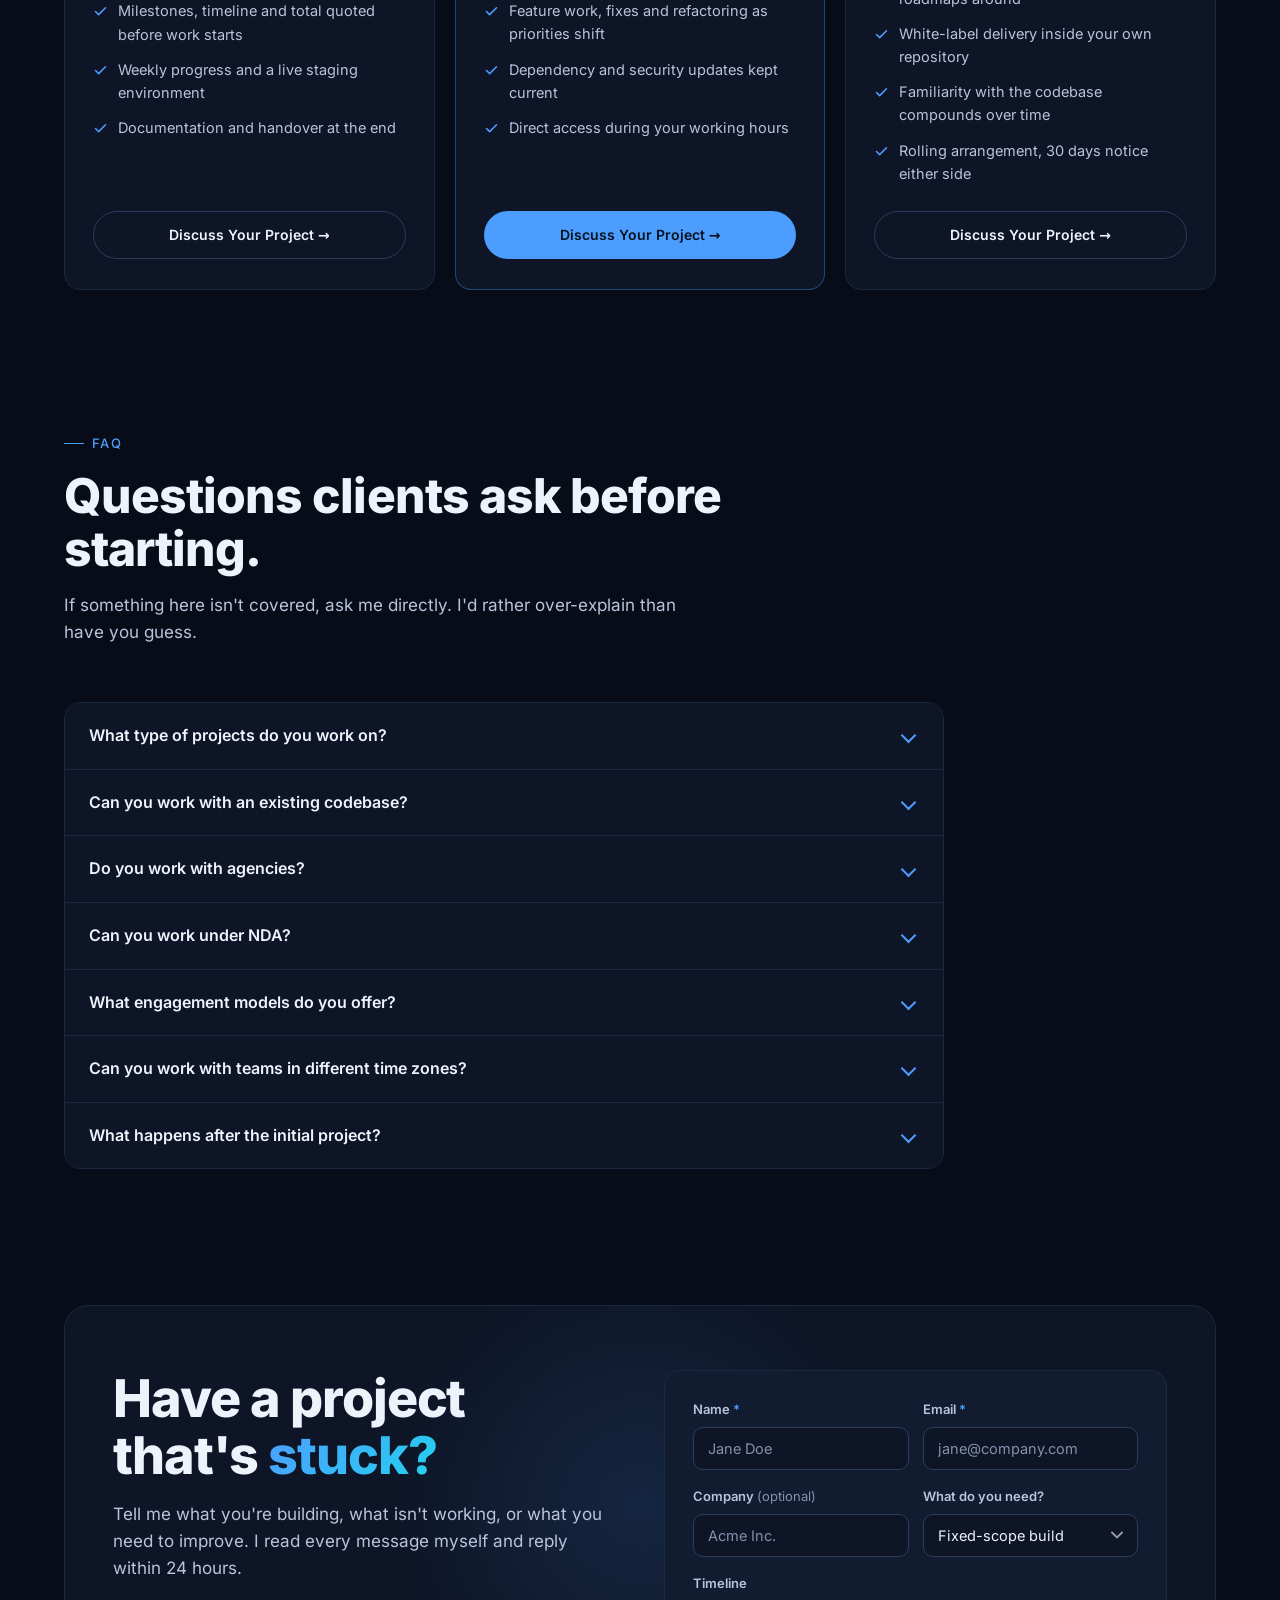
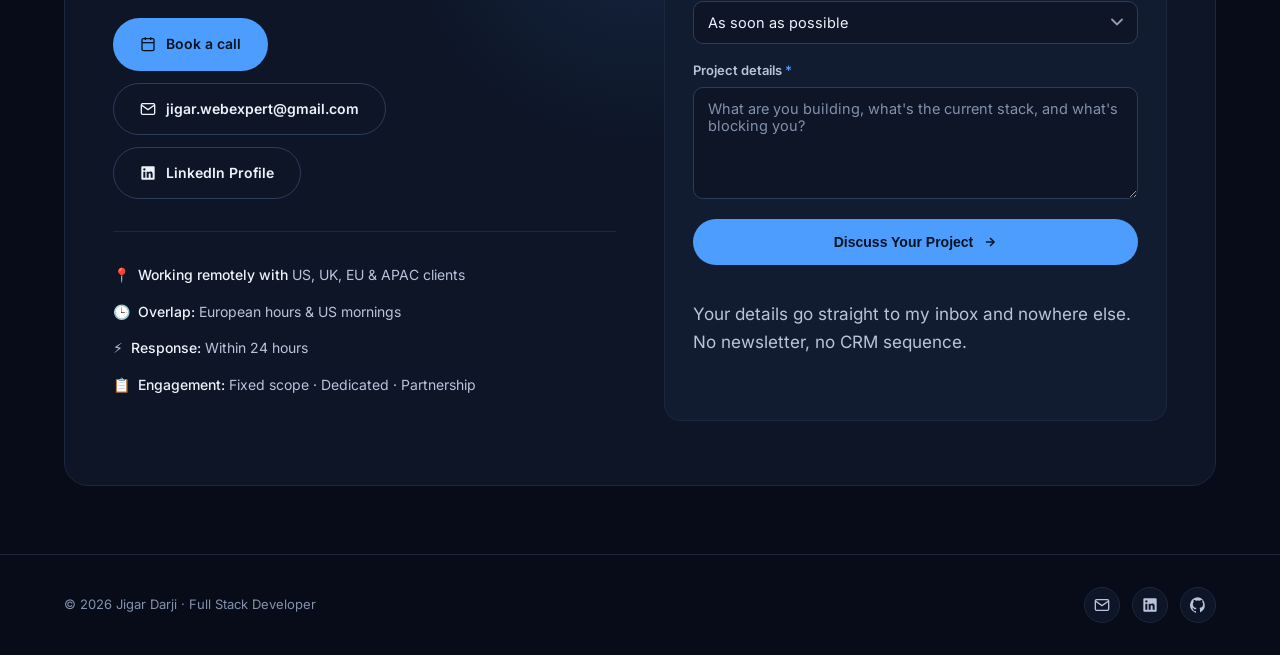
==== commit 13ed9cfc: "new theme" ====
--- a/index.html
+++ b/index.html
@@ -5,11 +5,11 @@
 <meta name="viewport" content="width=device-width, initial-scale=1.0" />
 <script>document.documentElement.className += ' js';</script>
 <meta name="robots" content="index, follow" />
-<meta name="theme-color" content="#0a0a0b" />
+<meta name="theme-color" content="#070c18" />
 <meta name="author" content="Jigar Darji" />
-<meta name="description" content="Jigar Darji, Full Stack Developer with 7+ years building Laravel, Symfony, Node.js & React apps for startups and agencies worldwide." />
-
-<title>Jigar Darji | Full Stack Developer | Laravel, Symfony, Node.js</title>
+<meta name="description" content="Full stack development for complex web and e-commerce platforms. I help businesses and agencies build, modernize and scale Laravel, Symfony, SaaS and custom web applications." />
+
+<title>Full Stack Developer | Laravel, Symfony &amp; E-commerce Development</title>
 <link rel="canonical" href="https://jigardarji30.github.io/" />
 
 <!-- Open Graph -->
@@ -17,8 +17,8 @@
 <meta property="og:site_name" content="Jigar Darji Portfolio" />
 <meta property="og:locale" content="en_US" />
 <meta property="og:url" content="https://jigardarji30.github.io/" />
-<meta property="og:title" content="Jigar Darji | Full Stack Laravel, Symfony & Node.js Developer" />
-<meta property="og:description" content="7+ years building scalable web platforms with Laravel, Symfony, Node.js and React. Available for freelance projects." />
+<meta property="og:title" content="Full Stack Development for Complex Web &amp; E-commerce Platforms" />
+<meta property="og:description" content="I help businesses and agencies build, modernize and scale Laravel, Symfony and custom web platforms. E-commerce, B2B, SaaS and API integrations." />
 <meta property="og:image" content="https://jigardarji30.github.io/assets/og-image.png" />
 <meta property="og:image:width" content="1200" />
 <meta property="og:image:height" content="630" />
@@ -26,12 +26,12 @@
 
 <!-- Twitter Card -->
 <meta name="twitter:card" content="summary_large_image" />
-<meta name="twitter:title" content="Jigar Darji | Full Stack Developer" />
-<meta name="twitter:description" content="7+ years building scalable web platforms with Laravel, Symfony, Node.js and React." />
+<meta name="twitter:title" content="Full Stack Development for Complex Web &amp; E-commerce Platforms" />
+<meta name="twitter:description" content="Build, modernize and scale Laravel, Symfony and custom web platforms." />
 <meta name="twitter:image" content="https://jigardarji30.github.io/assets/og-image.png" />
 
 <!-- Favicon (inline SVG) -->
-<link rel="icon" type="image/svg+xml" href="data:image/svg+xml,%3Csvg xmlns='http://www.w3.org/2000/svg' viewBox='0 0 64 64'%3E%3Crect width='64' height='64' rx='14' fill='%230a0a0b'/%3E%3Ccircle cx='32' cy='32' r='12' fill='%23c8ff00'/%3E%3C/svg%3E" />
+<link rel="icon" type="image/svg+xml" href="data:image/svg+xml,%3Csvg xmlns='http://www.w3.org/2000/svg' viewBox='0 0 64 64'%3E%3Crect width='64' height='64' rx='14' fill='%230a0a0b'/%3E%3Ccircle cx='32' cy='32' r='12' fill='%234d9dff'/%3E%3C/svg%3E" />
 
 <!-- JSON-LD Person schema -->
 <script type="application/ld+json">
@@ -41,8 +41,8 @@
   "name": "Jigar Darji",
   "url": "https://jigardarji30.github.io/",
   "image": "https://jigardarji30.github.io/assets/og-image.png",
-  "jobTitle": "Full Stack Developer",
-  "description": "Full Stack Developer with 7+ years of experience building Laravel, Symfony, Node.js and React applications for startups and agencies worldwide.",
+  "jobTitle": "Full Stack Web Developer",
+  "description": "Full stack web developer with 7+ years of experience building, modernizing and scaling complex web platforms, e-commerce systems, B2B platforms and SaaS applications with Laravel, Symfony, Node.js and React.",
   "email": "mailto:jigar.webexpert@gmail.com",
   "address": {
     "@type": "PostalAddress",
@@ -51,14 +51,24 @@
   "knowsAbout": [
     "Laravel",
     "Symfony",
+    "Sylius",
+    "PHP",
     "Node.js",
-    "PHP",
     "React",
     "Next.js",
+    "TypeScript",
+    "MySQL",
+    "PostgreSQL",
+    "Redis",
+    "Elasticsearch",
     "REST API Development",
+    "E-commerce Development",
+    "B2B Platforms",
     "SaaS Development",
-    "Ecommerce",
-    "Custom Web Applications"
+    "Legacy Application Modernization",
+    "Performance Optimization",
+    "AWS",
+    "Docker"
   ],
   "sameAs": [
     "https://www.linkedin.com/in/jigardarji30/",
@@ -76,66 +86,58 @@
   "mainEntity": [
     {
       "@type": "Question",
-      "name": "How do you price work?",
+      "name": "What type of projects do you work on?",
       "acceptedAnswer": {
         "@type": "Answer",
-        "text": "Three ways, depending on what suits you. Hourly starts from $15/hr and works well for smaller tasks or open-ended work. Defined projects are quoted as a fixed price against a written scope, so you know the total before anything starts. Ongoing work runs as a monthly retainer with reserved capacity."
+        "text": "Complex web applications rather than brochure sites: e-commerce and B2B commerce platforms, SaaS products, customer portals, internal business systems, and API-heavy integrations. Most involve either building something custom or improving an application that already exists."
       }
     },
     {
       "@type": "Question",
-      "name": "What are your payment terms?",
+      "name": "Can you work with an existing codebase?",
       "acceptedAnswer": {
         "@type": "Answer",
-        "text": "For fixed-scope projects: 50% to start and 50% on delivery, with larger builds split across milestones instead. Retainers are invoiced monthly. Payment by bank transfer or Wise, in USD, EUR, or GBP."
+        "text": "Yes, and it's a large share of what I do. I work through your normal pull request and code review process, follow the conventions already in the repo, and don't propose rewrites when a targeted fix will do. Legacy Laravel, Symfony and plain PHP codebases are familiar territory."
       }
     },
     {
       "@type": "Question",
-      "name": "Will you sign an NDA and a contract?",
+      "name": "Do you work with agencies?",
       "acceptedAnswer": {
         "@type": "Answer",
-        "text": "Yes to both, and I'm happy to work on your paperwork rather than mine. If you don't have a contract template, I'll supply a straightforward one covering scope, payment, confidentiality, and IP."
+        "text": "Yes. I work as a white-label development partner: you keep the client relationship and present the work as your team's, while I handle delivery inside your repository and follow your existing process. I don't approach your clients during a project or after it."
       }
     },
     {
       "@type": "Question",
-      "name": "Who owns the code?",
+      "name": "Can you work under NDA?",
       "acceptedAnswer": {
         "@type": "Answer",
-        "text": "You do. All code and associated IP transfer to you on final payment, and I work directly in your repository from day one so there's never a handover cliff."
+        "text": "Yes, and I'm happy to sign yours rather than ask you to use mine. If you don't have a template I can supply a straightforward one covering scope, payment, confidentiality and IP. All code and associated IP transfer to you on final payment."
       }
     },
     {
       "@type": "Question",
-      "name": "How much timezone overlap do we get?",
+      "name": "What engagement models do you offer?",
       "acceptedAnswer": {
         "@type": "Answer",
-        "text": "I'm based in India (IST, UTC+5:30). That gives full overlap with European business hours, and my evenings cover US Eastern mornings, roughly 8am to 12pm ET. I schedule calls in your timezone."
+        "text": "Three: fixed scope for clearly defined projects, dedicated development for ongoing capacity, and a longer-term development partnership for agencies and companies needing continuous technical support. Engagement and pricing depend on scope, complexity and the capacity required."
       }
     },
     {
       "@type": "Question",
-      "name": "Can you work with our existing team and codebase?",
+      "name": "Can you work with teams in different time zones?",
       "acceptedAnswer": {
         "@type": "Answer",
-        "text": "That's a large share of what I do. I work through your normal pull request and code review process, follow the conventions already in the repo, and don't propose rewrites when a targeted fix will do. Legacy Laravel and Symfony codebases are familiar territory."
+        "text": "Yes. I work with clients across the US, UK, Europe and Australia, with a Git-based workflow, written specs and async updates so progress doesn't depend on us being online together. Calls are scheduled in your timezone, and I keep daily overlap with European hours and US mornings."
       }
     },
     {
       "@type": "Question",
-      "name": "What happens if you become unavailable?",
+      "name": "What happens after the initial project?",
       "acceptedAnswer": {
         "@type": "Answer",
-        "text": "Everything lives in your repository with documentation and a deployment runbook kept current as we go, so another developer can pick up the work without archaeology. Retainers carry 30 days notice on both sides."
-      }
-    },
-    {
-      "@type": "Question",
-      "name": "How soon can you start?",
-      "acceptedAnswer": {
-        "@type": "Answer",
-        "text": "Usually within one to two weeks, occasionally sooner for audits. The scoping call is the fastest way to find out."
+        "text": "Most clients continue with either ad-hoc improvements or reserved monthly capacity. Everything lives in your repository with current documentation and a deployment runbook, so you're never dependent on me being available."
       }
     }
   ]
@@ -147,7 +149,7 @@
 </head>
 <body>
 
-<a class="skip-link" href="#projects">Skip to content</a>
+<a class="skip-link" href="#work">Skip to content</a>
 
 <!-- NAVBAR -->
 <nav class="navbar" id="navbar">
@@ -157,15 +159,14 @@
       Jigar Darji
     </a>
     <ul class="nav-links" id="navLinks">
-      <li><a href="#about">About</a></li>
+      <li><a href="#work">Case Studies</a></li>
       <li><a href="#services">Services</a></li>
-      <li><a href="#projects">Projects</a></li>
-      <li><a href="#reviews">Reviews</a></li>
-      <li><a href="#packages">Packages</a></li>
+      <li><a href="#agencies">For Agencies</a></li>
+      <li><a href="#audit">Audit</a></li>
+      <li><a href="#reviews">Clients</a></li>
       <li><a href="#faq">FAQ</a></li>
-      <li><a href="#contact">Contact</a></li>
     </ul>
-    <a href="#contact" class="nav-cta">Hire Me →</a>
+    <a href="#contact" class="nav-cta">Discuss Your Project →</a>
     <button class="mobile-toggle" id="mobileToggle" aria-label="Toggle menu" aria-controls="navLinks" aria-expanded="false">
       <svg width="24" height="24" viewBox="0 0 24 24" fill="none" stroke="currentColor" stroke-width="2">
         <line x1="3" y1="6" x2="21" y2="6"/><line x1="3" y1="12" x2="21" y2="12"/><line x1="3" y1="18" x2="21" y2="18"/>
@@ -175,90 +176,74 @@
 </nav>
 
 <main>
-
 <!-- HERO -->
 <header class="hero">
   <div class="container">
-    <div class="hero-grid">
-      <div class="hero-content reveal">
-        <div class="hero-badge">
-          <span class="pulse-dot"></span>
-          Available for freelance projects
-        </div>
-        <h1>
-          Full Stack Developer<br>
-          building <span class="accent">scalable</span> web platforms.
-        </h1>
-        <p class="hero-subtitle">
-          Hi, I'm Jigar Darji, a Full Stack Developer specializing in Laravel, Symfony, Node.js, and custom web applications.
-        </p>
-        <p class="hero-tagline">
-          Helping startups and agencies build secure, maintainable platforms that scale with their business.
-        </p>
-        <div class="hero-buttons">
-          <a href="#projects" class="btn btn-primary">
-            View Projects
-            <svg width="14" height="14" viewBox="0 0 24 24" fill="none" stroke="currentColor" stroke-width="2.5"><line x1="5" y1="12" x2="19" y2="12"/><polyline points="12 5 19 12 12 19"/></svg>
-          </a>
-          <a href="#contact" class="btn btn-secondary">Contact Me</a>
-        </div>
-
-        <div class="price-pill">
-          💰 Hourly, fixed-scope &amp; retainer. <strong>From $15/hr</strong>
-        </div>
-
-        <div class="hero-stats">
-          <div>
-            <div class="stat-num">7+</div>
-            <div class="stat-label">Years Experience</div>
-          </div>
-          <div>
-            <div class="stat-num">40+</div>
-            <div class="stat-label">Projects Delivered</div>
-          </div>
-          <div>
-            <div class="stat-num">15+</div>
-            <div class="stat-label">Happy Clients</div>
-          </div>
-        </div>
-      </div>
-
-      <div class="hero-visual reveal reveal-delay-2">
-        <div class="code-card">
-          <div class="code-header">
-            <span class="code-dot"></span>
-            <span class="code-dot"></span>
-            <span class="code-dot"></span>
-          </div>
-          <div class="code-line"><span class="code-cm">// app/Services/Builder.php</span></div>
-          <div class="code-line"><span class="code-key">class</span> <span class="code-fn">Builder</span> {</div>
-          <div class="code-line">&nbsp;&nbsp;<span class="code-key">public function</span> <span class="code-fn">build</span>() {</div>
-          <div class="code-line">&nbsp;&nbsp;&nbsp;&nbsp;<span class="code-key">return</span> [</div>
-          <div class="code-line">&nbsp;&nbsp;&nbsp;&nbsp;&nbsp;&nbsp;<span class="code-str">'clean architecture'</span>,</div>
-          <div class="code-line">&nbsp;&nbsp;&nbsp;&nbsp;&nbsp;&nbsp;<span class="code-str">'scalable APIs'</span>,</div>
-          <div class="code-line">&nbsp;&nbsp;&nbsp;&nbsp;&nbsp;&nbsp;<span class="code-str">'reliable delivery'</span>,</div>
-          <div class="code-line">&nbsp;&nbsp;&nbsp;&nbsp;];</div>
-          <div class="code-line">&nbsp;&nbsp;}</div>
-          <div class="code-line">}</div>
-        </div>
-        <div class="floating-card fc-1">
-          <div class="fc-icon">L</div>
-          <div>
-            <div style="font-weight:600;">Laravel</div>
-            <div style="color:var(--text-muted); font-size:11px;">Backend</div>
-          </div>
-        </div>
-        <div class="floating-card fc-2">
-          <div class="fc-icon">⚛</div>
-          <div>
-            <div style="font-weight:600;">React</div>
-            <div style="color:var(--text-muted); font-size:11px;">Frontend</div>
-          </div>
+    <div class="hero-content reveal">
+      <div class="hero-byline">
+        <img class="hero-avatar" src="assets/jigar-avatar.webp" alt="Jigar Darji, full stack web developer" width="128" height="128" fetchpriority="high" />
+        <div class="hero-byline-text">
+          <strong>Jigar Darji</strong>
+          <span class="hero-byline-status"><span class="pulse-dot"></span> Available for new projects and agency capacity</span>
+        </div>
+      </div>
+      <h1>
+        Full Stack Development for
+        <span class="accent">Complex Web &amp; <span class="nb">E-commerce</span></span> Platforms
+      </h1>
+      <p class="hero-subtitle">
+        I help businesses and agencies build, modernize and scale Laravel, Symfony and custom web platforms.
+      </p>
+      <p class="hero-tagline">
+        E-commerce and B2B platforms, SaaS applications, API integrations, and legacy systems that need bringing back under control.
+      </p>
+      <div class="hero-buttons">
+        <a href="#contact" class="btn btn-primary">
+          Discuss Your Project
+          <svg width="14" height="14" viewBox="0 0 24 24" fill="none" stroke="currentColor" stroke-width="2.5"><line x1="5" y1="12" x2="19" y2="12"/><polyline points="12 5 19 12 12 19"/></svg>
+        </a>
+        <a href="#work" class="btn btn-secondary">View Case Studies</a>
+      </div>
+
+      <div class="hero-stats">
+        <div>
+          <div class="stat-num">7+</div>
+          <div class="stat-label">Years in production development</div>
+        </div>
+        <div>
+          <div class="stat-num">40+</div>
+          <div class="stat-label">Projects delivered</div>
+        </div>
+        <div>
+          <div class="stat-num">30+</div>
+          <div class="stat-label">Happy clients</div>
         </div>
       </div>
     </div>
   </div>
 </header>
+
+<!-- TRUST / CREDIBILITY -->
+<section class="section trust-section" id="trust">
+  <div class="container">
+    <div class="trust-grid reveal">
+      <div class="trust-quote">
+        <div class="review-mark" aria-hidden="true">&ldquo;</div>
+        <p>Jigar is a skilled developer who not just successfully completed the project on time but also helped me get rid of some additional issues in just a matter of hours. His communication was top-notch, he met all deadlines, and his skills were reasonably strong. I'll definitely hire him again for future projects.</p>
+        <div class="trust-attr">
+          <span class="trust-attr-label">Client review</span>
+          <span class="trust-attr-project">Multi-Tenancy Laravel Admin SaaS</span>
+        </div>
+      </div>
+      <ul class="trust-points">
+        <li><strong>Complex platforms</strong><span>E-commerce, B2B, SaaS and internal business systems</span></li>
+        <li><strong>Existing applications welcome</strong><span>Modernization, refactoring and long-term maintenance</span></li>
+        <li><strong>Agency-ready</strong><span>White-label delivery under NDA, inside your repository</span></li>
+        <li><strong>Remote by default</strong><span>Git workflow, written specs, calls in your timezone</span></li>
+      </ul>
+    </div>
+  </div>
+</section>
 
 <!-- ABOUT -->
 <section class="section" id="about">
@@ -271,7 +256,7 @@
           I'm a software engineer with <strong style="color:var(--text)">7+ years of experience</strong> building full stack web applications using Laravel, Symfony, Node.js, React, and modern backend architecture.
         </p>
         <p>
-          I've worked across ecommerce, booking systems, SaaS platforms, and custom business software. I partner with founders and agencies who need a senior engineer they can trust to ship.
+          I've worked across e-commerce, B2B platforms, booking systems, SaaS products and custom business software. Most of my work comes from companies with an existing application to extend, and from agencies who need dependable development capacity behind their own brand.
         </p>
         <p>
           My approach is straightforward: write clean, maintainable code, communicate clearly, and treat your project like it's my own.
@@ -298,9 +283,10 @@
       </div>
 
       <div class="about-visual reveal reveal-delay-2">
+        <img class="about-portrait" src="assets/jigar-portrait.webp" alt="Jigar Darji" width="400" height="400" loading="lazy" decoding="async" />
         <div class="vis-row">
-          <span class="vis-label">Location</span>
-          <span class="vis-value">India · Remote Worldwide</span>
+          <span class="vis-label">Delivery</span>
+          <span class="vis-value">Remote · US, UK, EU &amp; APAC</span>
         </div>
         <div class="vis-row">
           <span class="vis-label">Experience</span>
@@ -311,8 +297,8 @@
           <span class="vis-value">MSCIT</span>
         </div>
         <div class="vis-row">
-          <span class="vis-label">Specialization</span>
-          <span class="vis-value">Laravel · Symfony · Node.js · React</span>
+          <span class="vis-label">Focus</span>
+          <span class="vis-value">E-commerce · B2B · SaaS platforms</span>
         </div>
         <div class="vis-row">
           <span class="vis-label">Availability</span>
@@ -320,70 +306,551 @@
         </div>
         <div class="vis-row">
           <span class="vis-label">Engagement</span>
-          <span class="vis-value">Hourly · Project · Retainer</span>
+          <span class="vis-value">Fixed scope · Dedicated · Partnership</span>
         </div>
       </div>
     </div>
   </div>
 </section>
 
-<!-- SKILLS -->
-<section class="section" id="skills">
+<!-- PROJECTS -->
+<section class="section" id="work">
   <div class="container">
     <div class="reveal">
-      <div class="section-label">Tech stack</div>
-      <h2 class="section-title">Tools I use to ship production-grade software.</h2>
-      <p class="section-subtitle">A focused stack, picked for stability, performance, and long-term maintainability.</p>
-    </div>
-
-    <div class="skills-grid">
-      <div class="skill-cat reveal">
-        <div class="skill-icon">
-          <svg width="22" height="22" viewBox="0 0 24 24" fill="none" stroke="currentColor" stroke-width="2"><path d="M2 3h6a4 4 0 0 1 4 4v14a3 3 0 0 0-3-3H2z"/><path d="M22 3h-6a4 4 0 0 0-4 4v14a3 3 0 0 1 3-3h7z"/></svg>
-        </div>
-        <h3>Backend</h3>
-        <div class="skill-tags">
-          <span class="skill-tag">PHP 8</span>
-          <span class="skill-tag">Laravel</span>
-          <span class="skill-tag">Symfony</span>
-          <span class="skill-tag">Node.js</span>
-          <span class="skill-tag">Express</span>
-          <span class="skill-tag">REST APIs</span>
-          <span class="skill-tag">MySQL</span>
-          <span class="skill-tag">PostgreSQL</span>
-          <span class="skill-tag">Redis</span>
-        </div>
-      </div>
-
-      <div class="skill-cat reveal reveal-delay-1">
-        <div class="skill-icon">
-          <svg width="22" height="22" viewBox="0 0 24 24" fill="none" stroke="currentColor" stroke-width="2"><polyline points="16 18 22 12 16 6"/><polyline points="8 6 2 12 8 18"/></svg>
-        </div>
-        <h3>Frontend</h3>
-        <div class="skill-tags">
-          <span class="skill-tag">React</span>
-          <span class="skill-tag">Next.js</span>
-          <span class="skill-tag">JavaScript</span>
-          <span class="skill-tag">TypeScript</span>
-          <span class="skill-tag">Tailwind CSS</span>
-          <span class="skill-tag">HTML5 / CSS3</span>
-        </div>
-      </div>
-
-      <div class="skill-cat reveal reveal-delay-2">
-        <div class="skill-icon">
-          <svg width="22" height="22" viewBox="0 0 24 24" fill="none" stroke="currentColor" stroke-width="2"><path d="M21 16V8a2 2 0 0 0-1-1.73l-7-4a2 2 0 0 0-2 0l-7 4A2 2 0 0 0 3 8v8a2 2 0 0 0 1 1.73l7 4a2 2 0 0 0 2 0l7-4A2 2 0 0 0 21 16z"/></svg>
-        </div>
-        <h3>DevOps & Tools</h3>
-        <div class="skill-tags">
-          <span class="skill-tag">Docker</span>
-          <span class="skill-tag">Git</span>
-          <span class="skill-tag">AWS</span>
-          <span class="skill-tag">CI/CD</span>
-          <span class="skill-tag">Linux</span>
-          <span class="skill-tag">Nginx</span>
-        </div>
-      </div>
+      <div class="section-label">Selected case studies</div>
+      <h2 class="section-title">Production systems I've designed, built and shipped.</h2>
+      <p class="section-subtitle">Complex, multi-role platforms rather than brochure sites. Each one runs in production for a paying client.</p>
+    </div>
+
+    <div class="work-filters" id="workFilters" role="group" aria-label="Filter case studies by category">
+      <button type="button" class="work-filter" data-filter="all" aria-pressed="true">All<span class="work-filter-count">15</span></button>
+      <button type="button" class="work-filter" data-filter="ecommerce" aria-pressed="false">E-commerce<span class="work-filter-count">4</span></button>
+      <button type="button" class="work-filter" data-filter="saas" aria-pressed="false">SaaS &amp; B2B<span class="work-filter-count">3</span></button>
+      <button type="button" class="work-filter" data-filter="platforms" aria-pressed="false">Custom Platforms<span class="work-filter-count">3</span></button>
+      <button type="button" class="work-filter" data-filter="wordpress" aria-pressed="false">WordPress<span class="work-filter-count">4</span></button>
+      <button type="button" class="work-filter" data-filter="opensource" aria-pressed="false">Open Source<span class="work-filter-count">1</span></button>
+    </div>
+    <p class="work-filter-status" id="workFilterStatus" role="status" aria-live="polite"></p>
+
+    <div class="project-group-label reveal">
+      Client platforms
+      <span class="group-note">Production software in real-world use, plus a published open-source package</span>
+    </div>
+
+    <div class="projects-grid">
+      <!-- Mobio Distribution -->
+      <article data-category="ecommerce" class="project-card reveal">
+        <div class="project-img">
+          <img src="assets/mobio.webp" alt="Mobio Distribution B2B trade store for smartphone and Apple device parts" width="1200" height="703" loading="lazy" decoding="async" />
+          <div class="project-tag-row">
+            <span class="project-status">B2B Commerce</span>
+          </div>
+        </div>
+        <div class="project-content">
+          <span class="project-cat">E-commerce</span>
+          <h3>Mobio Distribution</h3>
+          <p class="project-summary">A B2B trade store for a UK distributor of smartphone and Apple device parts.</p>
+          <div class="project-meta">
+            <span>Symfony</span>
+            <span>Sylius</span>
+            <span>PHP</span>
+          </div>
+          <details class="project-more">
+            <summary>Project detail</summary>
+            <p>Trade catalogue of 5,000+ products with search, registered trade accounts, ex-VAT price switching, a next-day dispatch cut-off, plus salvage buyback, reglassing and clearance sections.</p>
+            <div class="project-outcome">
+              <strong>Live:</strong> Live B2B storefront with trade accounts and VAT-aware pricing
+              <span class="project-card-links"><a href="https://mobiodistribution.co.uk/" target="_blank" rel="noopener">Visit site →</a></span>
+            </div>
+          </details>
+        </div>
+      </article>
+      <!-- NSID Platform -->
+      <article data-category="saas" class="project-card reveal reveal-delay-1">
+        <div class="project-img">
+          <img src="assets/nsid-app.webp" alt="National Sports ID platform sign-in screen" width="1200" height="525" loading="lazy" decoding="async" />
+          <div class="project-tag-row">
+            <span class="project-status">SaaS Platform</span>
+          </div>
+        </div>
+        <div class="project-content">
+          <span class="project-cat">SaaS &amp; B2B</span>
+          <h3>National Sports ID Platform</h3>
+          <p class="project-summary">The Symfony application behind National Sports ID: verification and roster management for youth sports organizations.</p>
+          <div class="project-meta">
+            <span>Symfony</span>
+            <span>PHP</span>
+            <span>MySQL</span>
+          </div>
+          <details class="project-more">
+            <summary>Project detail</summary>
+            <p>Handles player verification, coach approval, registration, scheduling, waivers and compliance for sports organizations, with separate access for organizations and participants. The application itself sits behind sign-in, so only the authentication entry point is publicly visible.</p>
+            <div class="project-outcome">
+              <strong>Status:</strong> In production; account-gated application
+              <span class="project-card-links"><a href="https://app.nationalsportsid.com/" target="_blank" rel="noopener">Visit site →</a></span>
+            </div>
+          </details>
+        </div>
+      </article>
+      <!-- Multi-Tenancy Laravel Admin -->
+      <article data-category="saas" class="project-card reveal reveal-delay-2">
+        <div class="project-img">
+          <img src="assets/multitenancy.webp" alt="Multi Tenancy Laravel Admin SaaS landing page" width="1200" height="549" loading="lazy" decoding="async" />
+          <div class="project-tag-row">
+            <span class="project-status">SaaS</span>
+          </div>
+        </div>
+        <div class="project-content">
+          <span class="project-cat">SaaS &amp; B2B</span>
+          <h3>Multi-Tenancy Laravel Admin SaaS</h3>
+          <p class="project-summary">An existing Laravel system had to become a multi-tenant product, and two separate codebases…</p>
+          <div class="project-meta">
+            <span>Laravel</span>
+            <span>React.js</span>
+            <span>PHP</span>
+            <span class="meta-more">+3</span>
+          </div>
+          <details class="project-more">
+            <summary>Project detail</summary>
+            <p class="project-challenge"><span>Challenge</span> An existing Laravel system had to become a multi-tenant product, and two separate codebases had to become one deployable application.</p>
+            <p>A multi-tenancy layer built onto an existing Laravel system: one super admin provisions tenant admins, each of whom gets their own subdomain and isolated set of users. The work also involved merging two separate codebases into a single deployable product.</p>
+            <div class="project-meta is-full">
+              <span>Laravel</span>
+              <span>React.js</span>
+              <span>PHP</span>
+              <span>MySQL</span>
+              <span>JavaScript</span>
+              <span>API Integration</span>
+            </div>
+            <div class="project-outcome"><strong>Outcome:</strong> Two codebases merged into one multi-tenant product
+            </div>
+          </details>
+        </div>
+      </article>
+      <!-- Email Signature Rescue -->
+      <article data-category="saas" class="project-card reveal">
+        <div class="project-img">
+          <img src="assets/esig.webp" alt="Email Signature Rescue application sign-in screen" width="1200" height="699" loading="lazy" decoding="async" />
+          <div class="project-tag-row">
+            <span class="project-status">SaaS Product</span>
+          </div>
+        </div>
+        <div class="project-content">
+          <span class="project-cat">SaaS &amp; B2B</span>
+          <h3>Email Signature Rescue</h3>
+          <p class="project-summary">A SaaS product for creating and managing email signatures across a team.</p>
+          <div class="project-meta">
+            <span>Symfony</span>
+            <span>PHP</span>
+            <span>MySQL</span>
+          </div>
+          <details class="project-more">
+            <summary>Project detail</summary>
+            <p>Subscriber-facing application for building, templating and rolling out email signatures, with account sign-up and support chat. The application is behind sign-in, so only the authentication entry point is publicly visible.</p>
+            <div class="project-outcome">
+              <strong>Status:</strong> In production; account-gated application
+              <span class="project-card-links"><a href="http://esig.ly/" target="_blank" rel="noopener">Visit site →</a></span>
+            </div>
+          </details>
+        </div>
+      </article>
+      <!-- Webifydev LMS -->
+      <article data-category="platforms" class="project-card reveal reveal-delay-1">
+        <div class="project-img">
+          <img src="assets/webifydev-lms.webp" alt="Webifydev Learning Management System dashboard" width="1200" height="522" loading="lazy" decoding="async" />
+          <div class="project-tag-row">
+            <span class="project-status">LMS</span>
+          </div>
+        </div>
+        <div class="project-content">
+          <span class="project-cat">Custom Platform</span>
+          <h3>Webifydev Learning Management System</h3>
+          <p class="project-summary">A complete course business in one place: instructors publishing, students progressing, payments settling.</p>
+          <div class="project-meta">
+            <span>Symfony</span>
+            <span>MySQL</span>
+            <span>Stripe</span>
+            <span class="meta-more">+1</span>
+          </div>
+          <details class="project-more">
+            <summary>Project detail</summary>
+            <p class="project-challenge"><span>Challenge</span> A complete course business had to run in one place: instructors publishing, students progressing, and payments settling, each with different permissions.</p>
+            <p>A full-featured online course platform with instructor onboarding, course authoring, video lessons, quizzes, student progress tracking, certificates, and integrated payments.</p>
+            <div class="project-meta is-full">
+              <span>Symfony</span>
+              <span>MySQL</span>
+              <span>Stripe</span>
+              <span>Video Streaming</span>
+            </div>
+            <div class="project-outcome"><strong>Outcome:</strong> End-to-end LMS launched with multi-role workflows
+          </div>
+          </details>
+        </div>
+      </article>
+      <!-- Epizon -->
+      <article data-category="platforms" class="project-card reveal reveal-delay-2">
+        <div class="project-img">
+          <img src="assets/epizon.webp" alt="Epizon short drama, movie and series streaming app" width="940" height="788" loading="lazy" decoding="async" />
+          <div class="project-tag-row">
+            <span class="project-status">OTT</span>
+          </div>
+        </div>
+        <div class="project-content">
+          <span class="project-cat">Custom Platform</span>
+          <h3>Epizon Short Drama, Movies &amp; Series</h3>
+          <p class="project-summary">Paid episodic content had to stay in sync across web and mobile, with video that couldn't be…</p>
+          <div class="project-meta">
+            <span>Symfony</span>
+            <span>Node.js</span>
+            <span>React Native</span>
+            <span class="meta-more">+1</span>
+          </div>
+          <details class="project-more">
+            <summary>Project detail</summary>
+            <p class="project-challenge"><span>Challenge</span> Paid episodic content had to stay in sync across web and mobile, with video that couldn't be trivially downloaded.</p>
+            <p>A streaming platform for short dramas, movies, and series across web and mobile. Subscription billing, episode unlocks, watchlists, secure video delivery, and a content admin panel.</p>
+            <div class="project-meta is-full">
+              <span>Symfony</span>
+              <span>Node.js</span>
+              <span>React Native</span>
+              <span>HLS Streaming</span>
+            </div>
+            <div class="project-outcome"><strong>Outcome:</strong> Shipped synchronized web + mobile experience with paywall
+          </div>
+          </details>
+        </div>
+      </article>
+      <!-- Best-Destination -->
+      <article data-category="platforms" class="project-card reveal">
+        <div class="project-img">
+          <img src="assets/bestdest.webp" alt="Best-Destination hotel and private property booking platform" width="1200" height="617" loading="lazy" decoding="async" />
+          <div class="project-tag-row">
+            <span class="project-status">Booking</span>
+          </div>
+        </div>
+        <div class="project-content">
+          <span class="project-cat">Custom Platform</span>
+          <h3>Best-Destination</h3>
+          <p class="project-summary">A booking platform for hotels and private holiday properties.</p>
+          <div class="project-meta">
+            <span>Laravel</span>
+            <span>PHP</span>
+          </div>
+          <details class="project-more">
+            <summary>Project detail</summary>
+            <p>Availability search by property name, place or region with check-in and check-out dates and guest counts, property listings with galleries and ratings, plus sections for tours, events, food and expert enquiries.</p>
+            <div class="project-outcome">
+              <strong>Live:</strong> Live booking platform with property search and enquiry flow
+              <span class="project-card-links"><a href="https://best-destination.com/" target="_blank" rel="noopener">Visit site →</a></span>
+            </div>
+          </details>
+        </div>
+      </article>
+      <!-- Restaurant ordering &amp; delivery -->
+      <article data-category="ecommerce" class="project-card reveal reveal-delay-1">
+        <div class="project-img">
+          <img src="assets/whatsmenu.webp" alt="Restaurant ordering platform admin panel showing per-table QR code management" width="1200" height="591" loading="lazy" decoding="async" />
+          <div class="project-tag-row">
+            <span class="project-status">Restaurant</span>
+          </div>
+        </div>
+        <div class="project-content">
+          <span class="project-cat">E-commerce</span>
+          <h3>Restaurant Ordering &amp; Delivery Platform</h3>
+          <p class="project-summary">WhatsApp-based food ordering with home delivery and pickup.</p>
+          <div class="project-meta">
+            <span>Laravel</span>
+            <span>React.js</span>
+            <span>Node.js</span>
+            <span class="meta-more">+4</span>
+          </div>
+          <details class="project-more">
+            <summary>Project detail</summary>
+            <p>WhatsApp-based food ordering with home delivery and pickup. Modules for delivery areas, menu management, subscription plans, per-table QR codes, and a live orders board so kitchen staff can work the queue in real time.</p>
+            <div class="project-meta is-full">
+              <span>Laravel</span>
+              <span>React.js</span>
+              <span>Node.js</span>
+              <span>PHP</span>
+              <span>MySQL</span>
+              <span>AJAX</span>
+              <span>jQuery</span>
+            </div>
+            <div class="project-outcome"><strong>Outcome:</strong> WhatsApp ordering live with delivery, pickup, and table QR codes
+          </div>
+          </details>
+        </div>
+      </article>
+      <!-- MealQrCode -->
+      <article data-category="ecommerce" class="project-card reveal reveal-delay-2">
+        <div class="project-img">
+          <img src="assets/mealqrcode.webp" alt="MealQrCode contactless scan-to-pay digital menu homepage" width="1200" height="420" loading="lazy" decoding="async" />
+          <div class="project-tag-row">
+            <span class="project-status">FoodTech</span>
+          </div>
+        </div>
+        <div class="project-content">
+          <span class="project-cat">E-commerce</span>
+          <h3>MealQrCode: Scan &amp; Pay Digital Menu</h3>
+          <p class="project-summary">A contactless ordering platform for restaurants.</p>
+          <div class="project-meta">
+            <span>Laravel</span>
+            <span>Node.js</span>
+            <span>PHP</span>
+            <span class="meta-more">+3</span>
+          </div>
+          <details class="project-more">
+            <summary>Project detail</summary>
+            <p>A contactless ordering platform for restaurants. Diners scan a QR code at the table on any device to browse the menu and pay online, with a restaurant admin for menu and order management. Delivered end to end: design, build, Stripe payments, domain, and hosting.</p>
+            <div class="project-meta is-full">
+              <span>Laravel</span>
+              <span>Node.js</span>
+              <span>PHP</span>
+              <span>MySQL</span>
+              <span>Stripe</span>
+              <span>Bootstrap</span>
+            </div>
+            <div class="project-outcome"><strong>Outcome:</strong> Shipped end to end, including payments, domain, and hosting
+          </div>
+          </details>
+        </div>
+      </article>
+      <!-- ECScart -->
+      <article data-category="ecommerce" class="project-card reveal">
+        <div class="project-img">
+          <img src="assets/ecscart.webp" alt="ECScart ecommerce shopping cart storefront with category sidebar and promotional banner" width="1200" height="516" loading="lazy" decoding="async" />
+          <div class="project-tag-row">
+            <span class="project-status">Ecommerce</span>
+          </div>
+        </div>
+        <div class="project-content">
+          <span class="project-cat">E-commerce</span>
+          <h3>ECScart Ecommerce Store</h3>
+          <p class="project-summary">A WordPress storefront built around a browsable category sidebar, promotional campaign banners, and a…</p>
+          <div class="project-meta">
+            <span>WordPress</span>
+            <span>PHP</span>
+            <span>MySQL</span>
+            <span class="meta-more">+2</span>
+          </div>
+          <details class="project-more">
+            <summary>Project detail</summary>
+            <p>A WordPress storefront built around a browsable category sidebar, promotional campaign banners, and a full shopping cart and wishlist flow. Product catalog, checkout, and store management handled end to end.</p>
+            <div class="project-meta is-full">
+              <span>WordPress</span>
+              <span>PHP</span>
+              <span>MySQL</span>
+              <span>JavaScript</span>
+              <span>CSS</span>
+            </div>
+            <div class="project-outcome"><strong>Outcome:</strong> Storefront live with catalog, cart, and wishlist
+          </div>
+          </details>
+        </div>
+      </article>
+      <!-- National Sports ID -->
+      <article data-category="wordpress" class="project-card reveal reveal-delay-1">
+        <div class="project-img">
+          <img src="assets/nationalsportsid.webp" alt="National Sports ID youth sports management platform website" width="1200" height="677" loading="lazy" decoding="async" />
+          <div class="project-tag-row">
+            <span class="project-status">Sports</span>
+          </div>
+        </div>
+        <div class="project-content">
+          <span class="project-cat">WordPress</span>
+          <h3>National Sports ID</h3>
+          <p class="project-summary">Public-facing site for a youth sports management platform.</p>
+          <div class="project-meta">
+            <span>WordPress</span>
+            <span>PHP</span>
+          </div>
+          <details class="project-more">
+            <summary>Project detail</summary>
+            <p>Presents the platform's player verification, coach approval, registration, scheduling and compliance features, with demo booking and account entry points for sports organizations.</p>
+            <div class="project-outcome">
+              <strong>Live:</strong> Public site with demo booking and account entry points
+              <span class="project-card-links"><a href="https://www.nationalsportsid.com/" target="_blank" rel="noopener">Visit site →</a></span>
+            </div>
+          </details>
+        </div>
+      </article>
+      <!-- Transportation Advisors -->
+      <article data-category="wordpress" class="project-card reveal reveal-delay-2">
+        <div class="project-img">
+          <img src="assets/advisors.webp" alt="Transportation Advisors DOT compliance and safety consultancy website" width="1200" height="570" loading="lazy" decoding="async" />
+          <div class="project-tag-row">
+            <span class="project-status">Compliance</span>
+          </div>
+        </div>
+        <div class="project-content">
+          <span class="project-cat">WordPress</span>
+          <h3>Transportation Advisors</h3>
+          <p class="project-summary">Site for a US transportation compliance and safety consultancy.</p>
+          <div class="project-meta">
+            <span>WordPress</span>
+            <span>PHP</span>
+          </div>
+          <details class="project-more">
+            <summary>Project detail</summary>
+            <p>Structured around their service lines: DOT compliance, safety consulting and training, with an industry resources library, news section and enquiry routing.</p>
+            <div class="project-outcome">
+              <strong>Live:</strong> Live consultancy site with structured service and resource sections
+              <span class="project-card-links"><a href="https://www.theadvisors.org/" target="_blank" rel="noopener">Visit site →</a></span>
+            </div>
+          </details>
+        </div>
+      </article>
+      <!-- Juneberry Ridge -->
+      <article data-category="wordpress" class="project-card reveal">
+        <div class="project-img">
+          <img src="assets/juneberry.webp" alt="Juneberry Ridge regenerative farm brand and shop website" width="1200" height="604" loading="lazy" decoding="async" />
+          <div class="project-tag-row">
+            <span class="project-status">Brand &amp; Shop</span>
+          </div>
+        </div>
+        <div class="project-content">
+          <span class="project-cat">WordPress</span>
+          <h3>Juneberry Ridge</h3>
+          <p class="project-summary">Brand and content site for a regenerative farm in North Carolina, with an online shop.</p>
+          <div class="project-meta">
+            <span>WordPress</span>
+            <span>PHP</span>
+          </div>
+          <details class="project-more">
+            <summary>Project detail</summary>
+            <p>Full-width video-led brand presentation with farm story sections and a shop for on-site products.</p>
+            <div class="project-outcome">
+              <strong>Live:</strong> Live brand site with integrated shop
+              <span class="project-card-links"><a href="https://juneberry.com/" target="_blank" rel="noopener">Visit site →</a></span>
+            </div>
+          </details>
+        </div>
+      </article>
+      <!-- True Line Group Education -->
+      <article data-category="wordpress" class="project-card reveal reveal-delay-1">
+        <div class="project-img">
+          <img src="assets/trueline.webp" alt="True Line Group Education overseas study and visa consultancy website" width="1200" height="526" loading="lazy" decoding="async" />
+          <div class="project-tag-row">
+            <span class="project-status">Education</span>
+          </div>
+        </div>
+        <div class="project-content">
+          <span class="project-cat">WordPress</span>
+          <h3>True Line Group Education</h3>
+          <p class="project-summary">A study-abroad and visa consultancy site built to convert enquiries into booked consultations.</p>
+          <div class="project-meta">
+            <span>WordPress</span>
+            <span>PHP</span>
+          </div>
+          <details class="project-more">
+            <summary>Project detail</summary>
+            <p>A study-abroad and visa consultancy site built to convert enquiries: MBBS admission guidance, per-country landing sections, services and testimonials, a blog, and free-consultation booking with click-to-call and WhatsApp CTAs throughout.</p>
+            <div class="project-outcome"><strong>Outcome:</strong> Consultation booking live with WhatsApp and click-to-call
+          </div>
+          </details>
+        </div>
+      </article>
+      <!-- Laravel Repo Pattern Generator (open-source package) -->
+      <article data-category="opensource" class="project-card reveal reveal-delay-2">
+        <div class="project-img">
+          <img src="assets/laravel-repo-pattern.webp" alt="Packagist page for the jigardarji/laravel-repo-pattern Composer package" width="1200" height="531" loading="lazy" decoding="async" />
+          <div class="project-tag-row">
+            <span class="project-status">Open Source</span>
+          </div>
+        </div>
+        <div class="project-content">
+          <span class="project-cat">Open Source</span>
+          <h3>Laravel Repo Pattern Generator</h3>
+          <p class="project-summary">My own Composer package that scaffolds the repository pattern in Laravel.</p>
+          <div class="project-meta">
+            <span>Laravel</span>
+            <span>PHP</span>
+            <span>Composer</span>
+          </div>
+          <details class="project-more">
+            <summary>Project detail</summary>
+            <p>My own Composer package that scaffolds the repository pattern in Laravel. It generates the interfaces, concrete repositories, and service-provider bindings to wire them up, so data access stays consistent as a codebase grows. Published on Packagist and free for anyone to install.</p>
+            <div class="project-outcome"><strong>Live:</strong> Published on Packagist
+            <span class="project-card-links">
+              <a href="https://packagist.org/packages/jigardarji/laravel-repo-pattern" target="_blank" rel="noopener">Packagist →</a>
+              <a href="https://github.com/jigardarji30/laravel-repo-pattern" target="_blank" rel="noopener">GitHub →</a>
+            </span>
+          </div>
+          </details>
+        </div>
+      </article>
+    </div>
+
+    <div class="project-group-label reveal" data-work-extra>
+      Also delivered
+      <span class="group-note">Client builds I can't show publicly. Happy to walk through the architecture on a call</span>
+    </div>
+
+    <div class="work-list reveal" data-work-extra>
+      <div class="work-row">
+        <div class="work-row-main">
+          <h3>Travel Booking Platform</h3>
+          <p>Reservation system for a tour operator: online bookings, multi-currency payments, itinerary management, and a full admin dashboard.</p>
+        </div>
+        <div class="work-row-meta">
+          <span>Laravel</span>
+          <span>React</span>
+          <span>Stripe</span>
+          <span>MySQL</span>
+        </div>
+      </div>
+
+      <div class="work-row">
+        <div class="work-row-main">
+          <h3>Multi-Vendor Ecommerce Marketplace</h3>
+          <p>Built from scratch: vendor onboarding, product catalog, cart, payments, order management, and per-seller analytics.</p>
+        </div>
+        <div class="work-row-meta">
+          <span>Symfony</span>
+          <span>Next.js</span>
+          <span>PostgreSQL</span>
+          <span>Redis</span>
+        </div>
+      </div>
+
+      <div class="work-row">
+        <div class="work-row-main">
+          <h3>Multi-Tenant SaaS Platform</h3>
+          <p>Team management, subscription billing, role-based permissions, audit logging, and real-time analytics on a multi-tenant schema.</p>
+        </div>
+        <div class="work-row-meta">
+          <span>Laravel</span>
+          <span>React</span>
+          <span>Stripe Billing</span>
+          <span>WebSockets</span>
+        </div>
+      </div>
+
+      <div class="work-row">
+        <div class="work-row-main">
+          <h3>CRM for a B2B Agency</h3>
+          <p>Pipeline tracking, lead scoring, queued email automation, Slack notifications, and reporting for a distributed sales team.</p>
+        </div>
+        <div class="work-row-meta">
+          <span>Laravel</span>
+          <span>Vue.js</span>
+          <span>MySQL</span>
+          <span>Queue Workers</span>
+        </div>
+      </div>
+    </div>
+
+    <div class="project-group-label reveal" data-work-extra>
+      Demo projects
+      <span class="group-note">Self-initiated builds that demonstrate range, not client engagements</span>
+    </div>
+
+    <div class="demo-callout reveal" data-work-extra>
+      <div>
+        <h3>Six industry demos, built from scratch</h3>
+        <p>Gym, restaurant, interior design, travel, salon, and clinic. Each one a complete, responsive front end you can click through.</p>
+      </div>
+      <a class="btn btn-secondary" href="demos.html">Browse demos →</a>
     </div>
   </div>
 </section>
@@ -393,395 +860,120 @@
   <div class="container">
     <div class="reveal">
       <div class="section-label">What I do</div>
-      <h2 class="section-title">Services tailored for startups and agencies.</h2>
-      <p class="section-subtitle">End-to-end development, or focused expertise dropped into your existing team. Whichever fits the project.</p>
+      <h2 class="section-title">Development work, framed by the problem it solves.</h2>
+      <p class="section-subtitle">Most engagements start in one of these six places. Technology choices follow the requirement, not the other way round.</p>
     </div>
 
     <div class="services-grid">
       <div class="service-card reveal">
         <div class="service-num">/ 01</div>
-        <h3>Custom Web Application Development</h3>
-        <p>From idea to production. I design, build, and deploy full stack applications tailored to your specific business workflows.</p>
+        <h3>E-commerce Development</h3>
+        <p>Custom e-commerce and B2B commerce platforms: product and catalogue systems, pricing rules, checkout flows, and the integrations that keep stock, orders and payments in sync.</p>
+        <div class="service-tech">Laravel · Symfony · Sylius · WooCommerce</div>
         <a class="service-arrow" href="#contact">Discuss this →</a>
       </div>
-
       <div class="service-card reveal reveal-delay-1">
         <div class="service-num">/ 02</div>
-        <h3>Laravel Development</h3>
-        <p>Senior-level Laravel expertise, from new builds to rescuing legacy codebases. Clean architecture, tested, and documented.</p>
+        <h3>Existing Platform Modernization</h3>
+        <p>For applications that have grown hard to change. I refactor, extend and maintain existing Laravel, Symfony and PHP codebases rather than pushing you into a rebuild you don't need.</p>
+        <div class="service-tech">Laravel · Symfony · Legacy PHP</div>
         <a class="service-arrow" href="#contact">Discuss this →</a>
       </div>
-
       <div class="service-card reveal reveal-delay-2">
         <div class="service-num">/ 03</div>
-        <h3>Symfony &amp; Node.js</h3>
-        <p>Enterprise-grade Symfony apps and Node.js/Express services. Proper architecture, event-driven flows, built to scale.</p>
+        <h3>Custom Business Platforms</h3>
+        <p>SaaS products, CRMs, customer portals, booking systems, dashboards and internal tools, built around how your business actually operates instead of forcing it into off-the-shelf software.</p>
+        <div class="service-tech">Laravel · React · Next.js · PostgreSQL</div>
         <a class="service-arrow" href="#contact">Discuss this →</a>
       </div>
-
       <div class="service-card reveal">
         <div class="service-num">/ 04</div>
-        <h3>API Integration</h3>
-        <p>Stripe, PayPal, Twilio, AWS, OpenAI, social logins, shipping providers. I integrate third-party APIs reliably and securely.</p>
+        <h3>Agency Development Partnership</h3>
+        <p>White-label development capacity for agencies that have won the work but need an experienced backend or full stack developer behind the scenes to deliver it.</p>
+        <div class="service-tech">White-label · NDA-friendly</div>
         <a class="service-arrow" href="#contact">Discuss this →</a>
       </div>
-
       <div class="service-card reveal reveal-delay-1">
         <div class="service-num">/ 05</div>
-        <h3>SaaS MVP Development</h3>
-        <p>Go from concept to live MVP in weeks, not months. Multi-tenant architecture, billing, auth, and admin, all production-ready.</p>
+        <h3>API &amp; System Integration</h3>
+        <p>Connecting your platform to the systems it depends on: payments, ERP, CRM, shipping and fulfilment, authentication providers and third-party APIs, with sensible error handling and retries.</p>
+        <div class="service-tech">REST APIs · Payments · ERP · CRM</div>
         <a class="service-arrow" href="#contact">Discuss this →</a>
       </div>
-
       <div class="service-card reveal reveal-delay-2">
         <div class="service-num">/ 06</div>
-        <h3>Existing Project Maintenance</h3>
-        <p>Inherited a Laravel or Symfony codebase? I can audit, refactor, fix bugs, add features, and keep things running smoothly.</p>
+        <h3>Performance &amp; Technical Improvements</h3>
+        <p>Applications that have become slow or fragile. Database and query bottlenecks, caching strategy, front-end load time, and the infrastructure changes that hold the gains.</p>
+        <div class="service-tech">MySQL · Redis · Elasticsearch · AWS</div>
         <a class="service-arrow" href="#contact">Discuss this →</a>
       </div>
     </div>
   </div>
 </section>
 
-<!-- PROJECTS -->
-<section class="section" id="projects">
+<!-- AGENCY PARTNERSHIP -->
+<section class="section" id="agencies">
+  <div class="container">
+    <div class="agency-panel reveal">
+      <div class="agency-main">
+        <div class="section-label">For agencies</div>
+        <h2 class="section-title">Need reliable development capacity for your agency?</h2>
+        <p class="agency-lead">You handle the client relationship. I handle the development.</p>
+        <p>I work as a white-label development partner for digital, marketing and web agencies: the technical delivery sits with me, the client relationship stays entirely with you. No contact with your clients unless you want me on the call, and no approaching them afterwards.</p>
+        <div class="agency-ctas">
+          <a href="#contact" class="btn btn-primary">Talk About a Partnership</a>
+          <a href="#work" class="btn btn-secondary">See what I build</a>
+        </div>
+      </div>
+      <ul class="agency-list">
+        <li><svg width="15" height="15" viewBox="0 0 24 24" fill="none" stroke="currentColor" stroke-width="2.5" stroke-linecap="round" stroke-linejoin="round"><polyline points="20 6 9 17 4 12"/></svg><span><strong>White-label delivery.</strong> I stay behind the scenes and you present the work as your team's.</span></li>
+        <li><svg width="15" height="15" viewBox="0 0 24 24" fill="none" stroke="currentColor" stroke-width="2.5" stroke-linecap="round" stroke-linejoin="round"><polyline points="20 6 9 17 4 12"/></svg><span><strong>NDA-friendly.</strong> Happy to sign yours before anything is shared.</span></li>
+        <li><svg width="15" height="15" viewBox="0 0 24 24" fill="none" stroke="currentColor" stroke-width="2.5" stroke-linecap="round" stroke-linejoin="round"><polyline points="20 6 9 17 4 12"/></svg><span><strong>Inside your repository.</strong> Your GitHub, your branching model, your review process.</span></li>
+        <li><svg width="15" height="15" viewBox="0 0 24 24" fill="none" stroke="currentColor" stroke-width="2.5" stroke-linecap="round" stroke-linejoin="round"><polyline points="20 6 9 17 4 12"/></svg><span><strong>Your process, not mine.</strong> I follow the workflow, ticket system and conventions you already run.</span></li>
+        <li><svg width="15" height="15" viewBox="0 0 24 24" fill="none" stroke="currentColor" stroke-width="2.5" stroke-linecap="round" stroke-linejoin="round"><polyline points="20 6 9 17 4 12"/></svg><span><strong>No client poaching.</strong> Your clients are yours, during the project and after it.</span></li>
+        <li><svg width="15" height="15" viewBox="0 0 24 24" fill="none" stroke="currentColor" stroke-width="2.5" stroke-linecap="round" stroke-linejoin="round"><polyline points="20 6 9 17 4 12"/></svg><span><strong>Backend or full stack.</strong> Laravel, Symfony, React, Node.js, e-commerce and API integration work.</span></li>
+        <li><svg width="15" height="15" viewBox="0 0 24 24" fill="none" stroke="currentColor" stroke-width="2.5" stroke-linecap="round" stroke-linejoin="round"><polyline points="20 6 9 17 4 12"/></svg><span><strong>Fixed scope or ongoing capacity.</strong> A single build, or reserved days each month.</span></li>
+      </ul>
+    </div>
+  </div>
+</section>
+
+<!-- TECHNICAL AUDIT -->
+<section class="section" id="audit">
   <div class="container">
     <div class="reveal">
-      <div class="section-label">Selected work</div>
-      <h2 class="section-title">Projects I've built for clients across industries.</h2>
-      <p class="section-subtitle">A snapshot of recent work. Real client builds, plus a set of demo projects that show range across industries.</p>
-    </div>
-
-    <div class="project-group-label reveal">
-      Live projects
-      <span class="group-note">Production software in real-world use, plus a published package</span>
-    </div>
-
-    <div class="projects-grid">
-      <!-- Webifydev LMS -->
-      <div class="project-card reveal">
-        <div class="project-img">
-          <img src="assets/webifydev-lms.webp" alt="Webifydev Learning Management System dashboard" width="1200" height="522" loading="lazy" decoding="async" />
-          <div class="project-tag-row">
-            <span class="project-status">LMS</span>
-            <span class="project-status">EdTech</span>
-          </div>
-        </div>
-        <div class="project-content">
-          <h3>Webifydev Learning Management System</h3>
-          <p>A full-featured online course platform with instructor onboarding, course authoring, video lessons, quizzes, student progress tracking, certificates, and integrated payments.</p>
-          <div class="project-meta">
-            <span>Symfony</span>
-            <span>MySQL</span>
-            <span>Stripe</span>
-            <span>Video Streaming</span>
-          </div>
-          <div class="project-outcome">
-            <strong>Outcome:</strong> End-to-end LMS launched with multi-role workflows
-          </div>
-        </div>
-      </div>
-
-      <!-- Epizon -->
-      <div class="project-card reveal reveal-delay-1">
-        <div class="project-img">
-          <img src="assets/epizon.webp" alt="Epizon short drama, movie and series streaming app" width="940" height="788" loading="lazy" decoding="async" />
-          <div class="project-tag-row">
-            <span class="project-status">OTT</span>
-            <span class="project-status">Web + Mobile</span>
-          </div>
-        </div>
-        <div class="project-content">
-          <h3>Epizon Short Drama, Movies &amp; Series</h3>
-          <p>A streaming platform for short dramas, movies, and series across web and mobile. Subscription billing, episode unlocks, watchlists, secure video delivery, and a content admin panel.</p>
-          <div class="project-meta">
-            <span>Symfony</span>
-            <span>Node.js</span>
-            <span>React Native</span>
-            <span>HLS Streaming</span>
-          </div>
-          <div class="project-outcome">
-            <strong>Outcome:</strong> Shipped synchronized web + mobile experience with paywall
-          </div>
-        </div>
-      </div>
-
-      <!-- MealQrCode -->
-      <div class="project-card reveal reveal-delay-2">
-        <div class="project-img">
-          <img src="assets/mealqrcode.webp" alt="MealQrCode contactless scan-to-pay digital menu homepage" width="1200" height="420" loading="lazy" decoding="async" />
-          <div class="project-tag-row">
-            <span class="project-status">FoodTech</span>
-            <span class="project-status">QR Payments</span>
-          </div>
-        </div>
-        <div class="project-content">
-          <h3>MealQrCode: Scan &amp; Pay Digital Menu</h3>
-          <p>A contactless ordering platform for restaurants. Diners scan a QR code at the table on any device to browse the menu and pay online, with a restaurant admin for menu and order management. Delivered end to end: design, build, Stripe payments, domain, and hosting.</p>
-          <div class="project-meta">
-            <span>Laravel</span>
-            <span>Node.js</span>
-            <span>PHP</span>
-            <span>MySQL</span>
-            <span>Stripe</span>
-            <span>Bootstrap</span>
-          </div>
-          <div class="project-outcome">
-            <strong>Outcome:</strong> Shipped end to end, including payments, domain, and hosting
-          </div>
-        </div>
-      </div>
-
-      <!-- Multi-Tenancy Laravel Admin -->
-      <div class="project-card reveal reveal-delay-3">
-        <div class="project-img">
-          <img src="assets/multitenancy.webp" alt="Multi Tenancy Laravel Admin SaaS landing page" width="1200" height="549" loading="lazy" decoding="async" />
-          <div class="project-tag-row">
-            <span class="project-status">SaaS</span>
-            <span class="project-status">Multi-Tenant</span>
-          </div>
-        </div>
-        <div class="project-content">
-          <h3>Multi-Tenancy Laravel Admin SaaS</h3>
-          <p>A multi-tenancy layer built onto an existing Laravel system: one super admin provisions tenant admins, each of whom gets their own subdomain and isolated set of users. The work also involved merging two separate codebases into a single deployable product.</p>
-          <div class="project-meta">
-            <span>Laravel</span>
-            <span>React.js</span>
-            <span>PHP</span>
-            <span>MySQL</span>
-            <span>JavaScript</span>
-            <span>API Integration</span>
-          </div>
-          <div class="project-outcome">
-            <strong>Outcome:</strong> Two codebases merged into one multi-tenant product
-          </div>
-        </div>
-      </div>
-
-      <!-- Restaurant ordering &amp; delivery -->
-      <div class="project-card reveal">
-        <div class="project-img">
-          <img src="assets/whatsmenu.webp" alt="Restaurant ordering platform admin panel showing per-table QR code management" width="1200" height="591" loading="lazy" decoding="async" />
-          <div class="project-tag-row">
-            <span class="project-status">Restaurant</span>
-            <span class="project-status">Delivery</span>
-          </div>
-        </div>
-        <div class="project-content">
-          <h3>Restaurant Ordering &amp; Delivery Platform</h3>
-          <p>WhatsApp-based food ordering with home delivery and pickup. Modules for delivery areas, menu management, subscription plans, per-table QR codes, and a live orders board so kitchen staff can work the queue in real time.</p>
-          <div class="project-meta">
-            <span>Laravel</span>
-            <span>React.js</span>
-            <span>Node.js</span>
-            <span>PHP</span>
-            <span>MySQL</span>
-            <span>AJAX</span>
-            <span>jQuery</span>
-          </div>
-          <div class="project-outcome">
-            <strong>Outcome:</strong> WhatsApp ordering live with delivery, pickup, and table QR codes
-          </div>
-        </div>
-      </div>
-
-      <!-- ECScart -->
-      <div class="project-card reveal reveal-delay-1">
-        <div class="project-img">
-          <img src="assets/ecscart.webp" alt="ECScart ecommerce shopping cart storefront with category sidebar and promotional banner" width="1200" height="516" loading="lazy" decoding="async" />
-          <div class="project-tag-row">
-            <span class="project-status">Ecommerce</span>
-            <span class="project-status">WordPress</span>
-          </div>
-        </div>
-        <div class="project-content">
-          <h3>ECScart Ecommerce Store</h3>
-          <p>A WordPress storefront built around a browsable category sidebar, promotional campaign banners, and a full shopping cart and wishlist flow. Product catalog, checkout, and store management handled end to end.</p>
-          <div class="project-meta">
-            <span>WordPress</span>
-            <span>PHP</span>
-            <span>MySQL</span>
-            <span>JavaScript</span>
-            <span>CSS</span>
-          </div>
-          <div class="project-outcome">
-            <strong>Outcome:</strong> Storefront live with catalog, cart, and wishlist
-          </div>
-        </div>
-      </div>
-
-      <!-- True Line Group Education -->
-      <div class="project-card reveal reveal-delay-2">
-        <div class="project-img">
-          <img src="assets/trueline.webp" alt="True Line Group Education overseas study and visa consultancy website" width="1200" height="526" loading="lazy" decoding="async" />
-          <div class="project-tag-row">
-            <span class="project-status">Education</span>
-            <span class="project-status">Lead Gen</span>
-          </div>
-        </div>
-        <div class="project-content">
-          <h3>True Line Group Education</h3>
-          <p>A study-abroad and visa consultancy site built to convert enquiries: MBBS admission guidance, per-country landing sections, services and testimonials, a blog, and free-consultation booking with click-to-call and WhatsApp CTAs throughout.</p>
-          <div class="project-outcome">
-            <strong>Outcome:</strong> Consultation booking live with WhatsApp and click-to-call
-          </div>
-        </div>
-      </div>
-
-      <!-- Laravel Repo Pattern Generator (open-source package) -->
-      <div class="project-card reveal reveal-delay-3">
-        <div class="project-img">
-          <img src="assets/laravel-repo-pattern.webp" alt="Packagist page for the jigardarji/laravel-repo-pattern Composer package" width="1200" height="531" loading="lazy" decoding="async" />
-          <div class="project-tag-row">
-            <span class="project-status">Open Source</span>
-            <span class="project-status">Composer</span>
-          </div>
-        </div>
-        <div class="project-content">
-          <h3>Laravel Repo Pattern Generator</h3>
-          <p>My own Composer package that scaffolds the repository pattern in Laravel. It generates the interfaces, concrete repositories, and service-provider bindings to wire them up, so data access stays consistent as a codebase grows. Published on Packagist and free for anyone to install.</p>
-          <div class="project-meta">
-            <span>Laravel</span>
-            <span>PHP</span>
-            <span>Composer</span>
-          </div>
-          <div class="project-outcome">
-            <strong>Live:</strong> Published on Packagist
-            <span class="project-card-links">
-              <a href="https://packagist.org/packages/jigardarji/laravel-repo-pattern" target="_blank" rel="noopener">Packagist →</a>
-              <a href="https://github.com/jigardarji30/laravel-repo-pattern" target="_blank" rel="noopener">GitHub →</a>
-            </span>
-          </div>
-        </div>
-      </div>
-
-    </div>
-
-    <div class="project-group-label reveal">
-      Also delivered
-      <span class="group-note">Client builds I can't show publicly. Happy to walk through the architecture on a call</span>
-    </div>
-
-    <div class="work-list reveal">
-      <div class="work-row">
-        <div class="work-row-main">
-          <h3>Travel Booking Platform</h3>
-          <p>Reservation system for a tour operator: online bookings, multi-currency payments, itinerary management, and a full admin dashboard.</p>
-        </div>
-        <div class="work-row-meta">
-          <span>Laravel</span>
-          <span>React</span>
-          <span>Stripe</span>
-          <span>MySQL</span>
-        </div>
-      </div>
-
-      <div class="work-row">
-        <div class="work-row-main">
-          <h3>Multi-Vendor Ecommerce Marketplace</h3>
-          <p>Built from scratch: vendor onboarding, product catalog, cart, payments, order management, and per-seller analytics.</p>
-        </div>
-        <div class="work-row-meta">
-          <span>Symfony</span>
-          <span>Next.js</span>
-          <span>PostgreSQL</span>
-          <span>Redis</span>
-        </div>
-      </div>
-
-      <div class="work-row">
-        <div class="work-row-main">
-          <h3>Multi-Tenant SaaS Platform</h3>
-          <p>Team management, subscription billing, role-based permissions, audit logging, and real-time analytics on a multi-tenant schema.</p>
-        </div>
-        <div class="work-row-meta">
-          <span>Laravel</span>
-          <span>React</span>
-          <span>Stripe Billing</span>
-          <span>WebSockets</span>
-        </div>
-      </div>
-
-      <div class="work-row">
-        <div class="work-row-main">
-          <h3>CRM for a B2B Agency</h3>
-          <p>Pipeline tracking, lead scoring, queued email automation, Slack notifications, and reporting for a distributed sales team.</p>
-        </div>
-        <div class="work-row-meta">
-          <span>Laravel</span>
-          <span>Vue.js</span>
-          <span>MySQL</span>
-          <span>Queue Workers</span>
-        </div>
-      </div>
-    </div>
-
-    <div class="project-group-label reveal">
-      Demo projects
-      <span class="group-note">Self-initiated builds that demonstrate range, not client engagements</span>
-    </div>
-
-    <div class="demo-grid">
-      <a class="demo-tile reveal" href="https://demo-site-7gxm.onrender.com/gym" target="_blank" rel="noopener">
-        <div class="demo-thumb">
-          <img src="assets/gym.webp" alt="IronForge gym landing page" width="1200" height="720" loading="lazy" decoding="async" />
-        </div>
-        <div class="demo-body">
-          <h3>IronForge Gym</h3>
-          <span class="demo-industry">Gym &amp; fitness</span>
-          <span class="demo-visit">Visit demo →</span>
-        </div>
-      </a>
-      <a class="demo-tile reveal reveal-delay-1" href="https://demo-site-7gxm.onrender.com/restaurant" target="_blank" rel="noopener">
-        <div class="demo-thumb">
-          <img src="assets/restaurant.webp" alt="The Flame Kitchen restaurant landing page" width="1200" height="720" loading="lazy" decoding="async" />
-        </div>
-        <div class="demo-body">
-          <h3>The Flame Kitchen</h3>
-          <span class="demo-industry">Restaurant</span>
-          <span class="demo-visit">Visit demo →</span>
-        </div>
-      </a>
-      <a class="demo-tile reveal reveal-delay-2" href="https://demo-site-7gxm.onrender.com/interior" target="_blank" rel="noopener">
-        <div class="demo-thumb">
-          <img src="assets/interior.webp" alt="Aurelian Interiors design studio website" width="1200" height="720" loading="lazy" decoding="async" />
-        </div>
-        <div class="demo-body">
-          <h3>Aurelian Interiors</h3>
-          <span class="demo-industry">Interior design</span>
-          <span class="demo-visit">Visit demo →</span>
-        </div>
-      </a>
-      <a class="demo-tile reveal" href="https://demo-site-7gxm.onrender.com/travel" target="_blank" rel="noopener">
-        <div class="demo-thumb">
-          <img src="assets/travel.webp" alt="WanderLux travel agency website" width="1200" height="720" loading="lazy" decoding="async" />
-        </div>
-        <div class="demo-body">
-          <h3>WanderLux Travel</h3>
-          <span class="demo-industry">Travel agency</span>
-          <span class="demo-visit">Visit demo →</span>
-        </div>
-      </a>
-      <a class="demo-tile reveal reveal-delay-1" href="https://demo-site-7gxm.onrender.com/salon" target="_blank" rel="noopener">
-        <div class="demo-thumb">
-          <img src="assets/salon.webp" alt="La Belle Rose salon and beauty website" width="1200" height="595" loading="lazy" decoding="async" />
-        </div>
-        <div class="demo-body">
-          <h3>La Belle Rose Salon</h3>
-          <span class="demo-industry">Beauty &amp; wellness</span>
-          <span class="demo-visit">Visit demo →</span>
-        </div>
-      </a>
-      <a class="demo-tile reveal reveal-delay-2" href="https://demo-site-7gxm.onrender.com/clinic" target="_blank" rel="noopener">
-        <div class="demo-thumb">
-          <img src="assets/clinic.webp" alt="HealthFirst medical clinic website" width="1200" height="526" loading="lazy" decoding="async" />
-        </div>
-        <div class="demo-body">
-          <h3>HealthFirst Clinic</h3>
-          <span class="demo-industry">Healthcare</span>
-          <span class="demo-visit">Visit demo →</span>
-        </div>
-      </a>
+      <div class="section-label">Existing applications</div>
+      <h2 class="section-title">Not sure what's wrong with your existing application?</h2>
+      <p class="section-subtitle">When an application has become slow, fragile or expensive to change, the first useful step is usually a clear picture of why. A Technical Audit &amp; Modernization Roadmap gives you that in writing, before committing to any rebuild.</p>
+    </div>
+
+    <div class="audit-grid">
+      <div class="audit-col reveal">
+        <h3>What I review</h3>
+        <ul class="audit-list">
+          <li><svg width="15" height="15" viewBox="0 0 24 24" fill="none" stroke="currentColor" stroke-width="2.5" stroke-linecap="round" stroke-linejoin="round"><polyline points="20 6 9 17 4 12"/></svg><span>Architecture and overall structure</span></li>
+          <li><svg width="15" height="15" viewBox="0 0 24 24" fill="none" stroke="currentColor" stroke-width="2.5" stroke-linecap="round" stroke-linejoin="round"><polyline points="20 6 9 17 4 12"/></svg><span>Code quality and maintainability</span></li>
+          <li><svg width="15" height="15" viewBox="0 0 24 24" fill="none" stroke="currentColor" stroke-width="2.5" stroke-linecap="round" stroke-linejoin="round"><polyline points="20 6 9 17 4 12"/></svg><span>Performance and slow paths</span></li>
+          <li><svg width="15" height="15" viewBox="0 0 24 24" fill="none" stroke="currentColor" stroke-width="2.5" stroke-linecap="round" stroke-linejoin="round"><polyline points="20 6 9 17 4 12"/></svg><span>Database schema and query behaviour</span></li>
+          <li><svg width="15" height="15" viewBox="0 0 24 24" fill="none" stroke="currentColor" stroke-width="2.5" stroke-linecap="round" stroke-linejoin="round"><polyline points="20 6 9 17 4 12"/></svg><span>Dependencies and framework versions</span></li>
+          <li><svg width="15" height="15" viewBox="0 0 24 24" fill="none" stroke="currentColor" stroke-width="2.5" stroke-linecap="round" stroke-linejoin="round"><polyline points="20 6 9 17 4 12"/></svg><span>Security risks</span></li>
+          <li><svg width="15" height="15" viewBox="0 0 24 24" fill="none" stroke="currentColor" stroke-width="2.5" stroke-linecap="round" stroke-linejoin="round"><polyline points="20 6 9 17 4 12"/></svg><span>Infrastructure and deployment</span></li>
+          <li><svg width="15" height="15" viewBox="0 0 24 24" fill="none" stroke="currentColor" stroke-width="2.5" stroke-linecap="round" stroke-linejoin="round"><polyline points="20 6 9 17 4 12"/></svg><span>Accumulated technical debt</span></li>
+        </ul>
+      </div>
+      <div class="audit-col reveal reveal-delay-1">
+        <h3>What you get</h3>
+        <ul class="audit-list">
+          <li><svg width="15" height="15" viewBox="0 0 24 24" fill="none" stroke="currentColor" stroke-width="2.5" stroke-linecap="round" stroke-linejoin="round"><polyline points="20 6 9 17 4 12"/></svg><span>A prioritised list of issues, worst first</span></li>
+          <li><svg width="15" height="15" viewBox="0 0 24 24" fill="none" stroke="currentColor" stroke-width="2.5" stroke-linecap="round" stroke-linejoin="round"><polyline points="20 6 9 17 4 12"/></svg><span>Risk assessment for each one</span></li>
+          <li><svg width="15" height="15" viewBox="0 0 24 24" fill="none" stroke="currentColor" stroke-width="2.5" stroke-linecap="round" stroke-linejoin="round"><polyline points="20 6 9 17 4 12"/></svg><span>Recommended improvements</span></li>
+          <li><svg width="15" height="15" viewBox="0 0 24 24" fill="none" stroke="currentColor" stroke-width="2.5" stroke-linecap="round" stroke-linejoin="round"><polyline points="20 6 9 17 4 12"/></svg><span>A refactoring roadmap you can act on in stages</span></li>
+          <li><svg width="15" height="15" viewBox="0 0 24 24" fill="none" stroke="currentColor" stroke-width="2.5" stroke-linecap="round" stroke-linejoin="round"><polyline points="20 6 9 17 4 12"/></svg><span>Effort estimates per item</span></li>
+          <li><svg width="15" height="15" viewBox="0 0 24 24" fill="none" stroke="currentColor" stroke-width="2.5" stroke-linecap="round" stroke-linejoin="round"><polyline points="20 6 9 17 4 12"/></svg><span>A technical walkthrough call with your team</span></li>
+        </ul>
+        <p class="audit-note">Scoped and quoted as a paid engagement, sized to the application. You keep the roadmap whether or not I do the work that follows.</p>
+        <a href="#contact" class="btn btn-primary">Discuss an Existing Project</a>
+      </div>
     </div>
   </div>
 </section>
@@ -791,45 +983,78 @@
   <div class="container">
     <div class="reveal">
       <div class="section-label">Why work with me</div>
-      <h2 class="section-title">A senior partner, not just a code monkey.</h2>
-      <p class="section-subtitle">Clients hire me because they want someone who treats their business like their own.</p>
+      <h2 class="section-title">A technical partner, not just an implementation resource.</h2>
+      <p class="section-subtitle">What tends to matter most once a project is actually underway.</p>
     </div>
 
     <div class="why-grid">
       <div class="why-card reveal">
         <div class="check">✓</div>
-        <h3>7+ Years Senior Experience</h3>
-        <p>I've shipped real software for real businesses across multiple industries. Not learning on your dime.</p>
+        <h3>Strong Backend Expertise</h3>
+        <p>Complex business logic, data models and high-traffic systems are the part I'm strongest at. Deep PHP with Laravel and Symfony, plus Node.js where it fits better.</p>
       </div>
       <div class="why-card reveal reveal-delay-1">
         <div class="check">✓</div>
-        <h3>Strong Backend Expertise</h3>
-        <p>Deep PHP (Laravel/Symfony) and Node.js knowledge. I write code that's testable, secure, and easy to maintain.</p>
+        <h3>Legacy Codebase Friendly</h3>
+        <p>Most of my work is on applications that already exist. I extend and improve what's there instead of insisting on a rebuild you'd have to fund and re-test from scratch.</p>
       </div>
       <div class="why-card reveal reveal-delay-2">
         <div class="check">✓</div>
-        <h3>Legacy Codebase Friendly</h3>
-        <p>Comfortable working in existing large codebases without breaking things or rewriting the world.</p>
+        <h3>Maintainable Systems</h3>
+        <p>Written so the next developer can follow it: conventional structure, tests where they earn their keep, and documentation that matches what shipped.</p>
       </div>
       <div class="why-card reveal">
         <div class="check">✓</div>
-        <h3>Clean Architecture</h3>
-        <p>SOLID principles, layered services, proper testing. Your code stays maintainable a year from now.</p>
+        <h3>Reliable Communication</h3>
+        <p>Realistic estimates, weekly written updates, and early warning when something is going to slip. You won't have to chase me for status.</p>
       </div>
       <div class="why-card reveal reveal-delay-1">
         <div class="check">✓</div>
-        <h3>Reliable Communication</h3>
-        <p>Daily updates, fast replies, and clear scope. You always know what's happening and what's next.</p>
+        <h3>Long-term Development Support</h3>
+        <p>Available after launch for improvements, fixes and the work that only becomes obvious once real users arrive.</p>
       </div>
       <div class="why-card reveal reveal-delay-2">
         <div class="check">✓</div>
-        <h3>Long Term Support</h3>
-        <p>I'm not here to ship and disappear. Many clients work with me on a retainer for ongoing support.</p>
+        <h3>International Remote Delivery</h3>
+        <p>Set up for distributed work: Git-based workflow, pull requests, written specs, async updates, and calls scheduled in your timezone.</p>
       </div>
     </div>
   </div>
 </section>
 
+<!-- PROCESS -->
+<section class="section" id="process">
+  <div class="container">
+    <div class="reveal">
+      <div class="section-label">How it works</div>
+      <h2 class="section-title">How a project runs.</h2>
+      <p class="section-subtitle">Four stages, with the scope agreed in writing before any code is written.</p>
+    </div>
+
+    <div class="process-list">
+      <div class="process-step reveal">
+        <div class="process-num">01</div>
+        <h3>Discovery</h3>
+        <p>Understanding the business goal, the technical requirements, and how the existing system actually works before proposing anything.</p>
+      </div>
+      <div class="process-step reveal reveal-delay-1">
+        <div class="process-num">02</div>
+        <h3>Scope &amp; Proposal</h3>
+        <p>Deliverables, milestones, timeline and engagement model written down and agreed before development starts.</p>
+      </div>
+      <div class="process-step reveal reveal-delay-2">
+        <div class="process-num">03</div>
+        <h3>Development</h3>
+        <p>Built iteratively with regular communication and staging access, so you can see progress rather than wait for it.</p>
+      </div>
+      <div class="process-step reveal reveal-delay-3">
+        <div class="process-num">04</div>
+        <h3>Launch &amp; Handover</h3>
+        <p>Deployment, documentation, handover to your team, and support for what comes after.</p>
+      </div>
+    </div>
+  </div>
+</section>
 
 <!-- CLIENT REVIEWS -->
 <section class="section" id="reviews">
@@ -905,13 +1130,135 @@
   </div>
 </section>
 
-<!-- PACKAGES -->
-<section class="section" id="packages">
+<!-- SKILLS -->
+<section class="section" id="skills">
+  <div class="container">
+    <div class="reveal">
+      <div class="section-label">Technical stack</div>
+      <h2 class="section-title">The tools and practices behind the work.</h2>
+      <p class="section-subtitle">Chosen for stability and long-term maintainability. The requirement decides the stack, not the reverse.</p>
+    </div>
+
+    <div class="skills-grid">
+      <div class="skill-cat reveal">
+        <div class="skill-icon">
+          <svg width="22" height="22" viewBox="0 0 24 24" fill="none" stroke="currentColor" stroke-width="2" stroke-linecap="round" stroke-linejoin="round"><polyline points="16 18 22 12 16 6"/><polyline points="8 6 2 12 8 18"/></svg>
+        </div>
+        <h3>Languages</h3>
+        <div class="skill-tags">
+          <span class="skill-tag">PHP</span>
+          <span class="skill-tag">JavaScript</span>
+          <span class="skill-tag">SQL</span>
+          <span class="skill-tag">Python</span>
+        </div>
+      </div>
+      <div class="skill-cat reveal reveal-delay-1">
+        <div class="skill-icon">
+          <svg width="22" height="22" viewBox="0 0 24 24" fill="none" stroke="currentColor" stroke-width="2" stroke-linecap="round" stroke-linejoin="round"><rect x="2" y="2" width="20" height="8" rx="2"/><rect x="2" y="14" width="20" height="8" rx="2"/><line x1="6" y1="6" x2="6.01" y2="6"/><line x1="6" y1="18" x2="6.01" y2="18"/></svg>
+        </div>
+        <h3>Backend</h3>
+        <div class="skill-tags">
+          <span class="skill-tag">Symfony</span>
+          <span class="skill-tag">Laravel</span>
+          <span class="skill-tag">Sylius</span>
+          <span class="skill-tag">Node.js</span>
+          <span class="skill-tag">NestJS</span>
+          <span class="skill-tag">REST APIs</span>
+        </div>
+      </div>
+      <div class="skill-cat reveal reveal-delay-2">
+        <div class="skill-icon">
+          <svg width="22" height="22" viewBox="0 0 24 24" fill="none" stroke="currentColor" stroke-width="2" stroke-linecap="round" stroke-linejoin="round"><rect x="2" y="3" width="20" height="14" rx="2"/><line x1="8" y1="21" x2="16" y2="21"/><line x1="12" y1="17" x2="12" y2="21"/></svg>
+        </div>
+        <h3>Frontend</h3>
+        <div class="skill-tags">
+          <span class="skill-tag">React.js</span>
+          <span class="skill-tag">Next.js</span>
+          <span class="skill-tag">HTML5</span>
+          <span class="skill-tag">CSS3</span>
+          <span class="skill-tag">Bootstrap</span>
+        </div>
+      </div>
+      <div class="skill-cat reveal">
+        <div class="skill-icon">
+          <svg width="22" height="22" viewBox="0 0 24 24" fill="none" stroke="currentColor" stroke-width="2" stroke-linecap="round" stroke-linejoin="round"><ellipse cx="12" cy="5" rx="9" ry="3"/><path d="M3 5v14c0 1.66 4 3 9 3s9-1.34 9-3V5"/><path d="M3 12c0 1.66 4 3 9 3s9-1.34 9-3"/></svg>
+        </div>
+        <h3>Databases</h3>
+        <div class="skill-tags">
+          <span class="skill-tag">MySQL</span>
+          <span class="skill-tag">PostgreSQL</span>
+          <span class="skill-tag">MongoDB</span>
+          <span class="skill-tag">Redis</span>
+        </div>
+      </div>
+      <div class="skill-cat reveal reveal-delay-1">
+        <div class="skill-icon">
+          <svg width="22" height="22" viewBox="0 0 24 24" fill="none" stroke="currentColor" stroke-width="2" stroke-linecap="round" stroke-linejoin="round"><path d="M18 10h-1.26A8 8 0 1 0 9 20h9a5 5 0 0 0 0-10z"/></svg>
+        </div>
+        <h3>Cloud &amp; DevOps</h3>
+        <div class="skill-tags">
+          <span class="skill-tag">Docker</span>
+          <span class="skill-tag">AWS S3</span>
+          <span class="skill-tag">Amazon RDS</span>
+          <span class="skill-tag">Load balancing</span>
+          <span class="skill-tag">GCP</span>
+          <span class="skill-tag">Linux</span>
+          <span class="skill-tag">CI/CD</span>
+          <span class="skill-tag">Server deployment</span>
+        </div>
+      </div>
+      <div class="skill-cat reveal reveal-delay-2">
+        <div class="skill-icon">
+          <svg width="22" height="22" viewBox="0 0 24 24" fill="none" stroke="currentColor" stroke-width="2" stroke-linecap="round" stroke-linejoin="round"><path d="M10 13a5 5 0 0 0 7.54.54l3-3a5 5 0 0 0-7.07-7.07l-1.72 1.71"/><path d="M14 11a5 5 0 0 0-7.54-.54l-3 3a5 5 0 0 0 7.07 7.07l1.71-1.71"/></svg>
+        </div>
+        <h3>Messaging &amp; Integrations</h3>
+        <div class="skill-tags">
+          <span class="skill-tag">RabbitMQ</span>
+          <span class="skill-tag">AWS SQS</span>
+          <span class="skill-tag">Stripe</span>
+          <span class="skill-tag">Third-party APIs</span>
+        </div>
+      </div>
+      <div class="skill-cat reveal">
+        <div class="skill-icon">
+          <svg width="22" height="22" viewBox="0 0 24 24" fill="none" stroke="currentColor" stroke-width="2" stroke-linecap="round" stroke-linejoin="round"><path d="M12 22s8-4 8-10V5l-8-3-8 3v7c0 6 8 10 8 10z"/><polyline points="9 12 11 14 15 10"/></svg>
+        </div>
+        <h3>Engineering Practices</h3>
+        <div class="skill-tags">
+          <span class="skill-tag">SOLID</span>
+          <span class="skill-tag">Repository pattern</span>
+          <span class="skill-tag">Design patterns</span>
+          <span class="skill-tag">Clean architecture</span>
+          <span class="skill-tag">TDD</span>
+          <span class="skill-tag">Secure API development</span>
+          <span class="skill-tag">Auth &amp; authorization</span>
+          <span class="skill-tag">Data encryption</span>
+        </div>
+      </div>
+      <div class="skill-cat reveal reveal-delay-1">
+        <div class="skill-icon">
+          <svg width="22" height="22" viewBox="0 0 24 24" fill="none" stroke="currentColor" stroke-width="2" stroke-linecap="round" stroke-linejoin="round"><path d="M14.7 6.3a1 1 0 0 0 0 1.4l1.6 1.6a1 1 0 0 0 1.4 0l3.77-3.77a6 6 0 0 1-7.94 7.94l-6.91 6.91a2.12 2.12 0 0 1-3-3l6.91-6.91a6 6 0 0 1 7.94-7.94l-3.76 3.76z"/></svg>
+        </div>
+        <h3>Tooling</h3>
+        <div class="skill-tags">
+          <span class="skill-tag">Git</span>
+          <span class="skill-tag">Composer</span>
+          <span class="skill-tag">Postman</span>
+          <span class="skill-tag">PHPUnit</span>
+          <span class="skill-tag">AI-assisted development</span>
+        </div>
+      </div>
+    </div>
+  </div>
+</section>
+
+<!-- ENGAGEMENT MODELS -->
+<section class="section" id="engagement">
   <div class="container">
     <div class="reveal">
       <div class="section-label">Engagement</div>
-      <h2 class="section-title">Ways to work together.</h2>
-      <p class="section-subtitle">Every engagement starts with a free scoping call and a written proposal, whether you'd rather work hourly, to a fixed scope, or on a monthly retainer.</p>
+      <h2 class="section-title">Flexible engagement models.</h2>
+      <p class="section-subtitle">Engagement and pricing depend on project scope, complexity and the capacity you need. Every engagement starts with a conversation and a written proposal.</p>
     </div>
 
     <div class="packages-grid">
@@ -919,94 +1266,44 @@
         <div class="package-head">
           <span>/ 01</span>
         </div>
-        <h3>Audit &amp; Roadmap</h3>
-        <p class="package-tagline">For teams who inherited a codebase, or suspect something is wrong but can't name it.</p>
+        <h3>Fixed Scope</h3>
+        <p class="package-tagline">For clearly defined projects.</p>
         <ul class="package-list">
-          <li><svg width="15" height="15" viewBox="0 0 24 24" fill="none" stroke="currentColor" stroke-width="2.5" stroke-linecap="round" stroke-linejoin="round"><polyline points="20 6 9 17 4 12"/></svg><span>Full codebase and architecture review</span></li>
-          <li><svg width="15" height="15" viewBox="0 0 24 24" fill="none" stroke="currentColor" stroke-width="2.5" stroke-linecap="round" stroke-linejoin="round"><polyline points="20 6 9 17 4 12"/></svg><span>Prioritised risk register covering security, performance, and data integrity</span></li>
-          <li><svg width="15" height="15" viewBox="0 0 24 24" fill="none" stroke="currentColor" stroke-width="2.5" stroke-linecap="round" stroke-linejoin="round"><polyline points="20 6 9 17 4 12"/></svg><span>Refactor roadmap with effort estimates</span></li>
-          <li><svg width="15" height="15" viewBox="0 0 24 24" fill="none" stroke="currentColor" stroke-width="2.5" stroke-linecap="round" stroke-linejoin="round"><polyline points="20 6 9 17 4 12"/></svg><span>Walkthrough call with your team</span></li>
+          <li><svg width="15" height="15" viewBox="0 0 24 24" fill="none" stroke="currentColor" stroke-width="2.5" stroke-linecap="round" stroke-linejoin="round"><polyline points="20 6 9 17 4 12"/></svg><span>Written scope and technical spec agreed up front</span></li>
+          <li><svg width="15" height="15" viewBox="0 0 24 24" fill="none" stroke="currentColor" stroke-width="2.5" stroke-linecap="round" stroke-linejoin="round"><polyline points="20 6 9 17 4 12"/></svg><span>Milestones, timeline and total quoted before work starts</span></li>
+          <li><svg width="15" height="15" viewBox="0 0 24 24" fill="none" stroke="currentColor" stroke-width="2.5" stroke-linecap="round" stroke-linejoin="round"><polyline points="20 6 9 17 4 12"/></svg><span>Weekly progress and a live staging environment</span></li>
+          <li><svg width="15" height="15" viewBox="0 0 24 24" fill="none" stroke="currentColor" stroke-width="2.5" stroke-linecap="round" stroke-linejoin="round"><polyline points="20 6 9 17 4 12"/></svg><span>Documentation and handover at the end</span></li>
         </ul>
-        <div class="package-meta">
-          <span>⏱</span>
-          <span><strong>Typically ~1 week</strong></span>
-        </div>
-        <a href="#contact" class="package-cta">Book a scoping call →</a>
-      </div>
-
+        <a href="#contact" class="package-cta">Discuss Your Project →</a>
+      </div>
       <div class="package-card is-featured reveal reveal-delay-1">
         <div class="package-head">
           <span>/ 02</span>
           <span class="package-flag">Most common</span>
         </div>
-        <h3>Fixed-Scope Build</h3>
-        <p class="package-tagline">For a defined product or feature set, quoted up front so the budget can't drift.</p>
+        <h3>Dedicated Development</h3>
+        <p class="package-tagline">For businesses that need ongoing development capacity.</p>
         <ul class="package-list">
-          <li><svg width="15" height="15" viewBox="0 0 24 24" fill="none" stroke="currentColor" stroke-width="2.5" stroke-linecap="round" stroke-linejoin="round"><polyline points="20 6 9 17 4 12"/></svg><span>Written scope and technical spec before work starts</span></li>
-          <li><svg width="15" height="15" viewBox="0 0 24 24" fill="none" stroke="currentColor" stroke-width="2.5" stroke-linecap="round" stroke-linejoin="round"><polyline points="20 6 9 17 4 12"/></svg><span>Weekly shipping cadence with a live staging environment</span></li>
-          <li><svg width="15" height="15" viewBox="0 0 24 24" fill="none" stroke="currentColor" stroke-width="2.5" stroke-linecap="round" stroke-linejoin="round"><polyline points="20 6 9 17 4 12"/></svg><span>Automated tests and CI pipeline</span></li>
-          <li><svg width="15" height="15" viewBox="0 0 24 24" fill="none" stroke="currentColor" stroke-width="2.5" stroke-linecap="round" stroke-linejoin="round"><polyline points="20 6 9 17 4 12"/></svg><span>Deployment, documentation, and handover</span></li>
-          <li><svg width="15" height="15" viewBox="0 0 24 24" fill="none" stroke="currentColor" stroke-width="2.5" stroke-linecap="round" stroke-linejoin="round"><polyline points="20 6 9 17 4 12"/></svg><span>30 days of bug support after launch</span></li>
+          <li><svg width="15" height="15" viewBox="0 0 24 24" fill="none" stroke="currentColor" stroke-width="2.5" stroke-linecap="round" stroke-linejoin="round"><polyline points="20 6 9 17 4 12"/></svg><span>Reserved development days each month</span></li>
+          <li><svg width="15" height="15" viewBox="0 0 24 24" fill="none" stroke="currentColor" stroke-width="2.5" stroke-linecap="round" stroke-linejoin="round"><polyline points="20 6 9 17 4 12"/></svg><span>Feature work, fixes and refactoring as priorities shift</span></li>
+          <li><svg width="15" height="15" viewBox="0 0 24 24" fill="none" stroke="currentColor" stroke-width="2.5" stroke-linecap="round" stroke-linejoin="round"><polyline points="20 6 9 17 4 12"/></svg><span>Dependency and security updates kept current</span></li>
+          <li><svg width="15" height="15" viewBox="0 0 24 24" fill="none" stroke="currentColor" stroke-width="2.5" stroke-linecap="round" stroke-linejoin="round"><polyline points="20 6 9 17 4 12"/></svg><span>Direct access during your working hours</span></li>
         </ul>
-        <div class="package-meta">
-          <span>⏱</span>
-          <span><strong>Typically 3 to 10 weeks</strong></span>
-        </div>
-        <a href="#contact" class="package-cta">Book a scoping call →</a>
-      </div>
-
+        <a href="#contact" class="package-cta">Discuss Your Project →</a>
+      </div>
       <div class="package-card reveal reveal-delay-2">
         <div class="package-head">
           <span>/ 03</span>
         </div>
-        <h3>Monthly Retainer</h3>
-        <p class="package-tagline">For products that need continuous development and someone who already knows the codebase.</p>
+        <h3>Development Partnership</h3>
+        <p class="package-tagline">For agencies and companies needing long-term technical support.</p>
         <ul class="package-list">
-          <li><svg width="15" height="15" viewBox="0 0 24 24" fill="none" stroke="currentColor" stroke-width="2.5" stroke-linecap="round" stroke-linejoin="round"><polyline points="20 6 9 17 4 12"/></svg><span>Reserved development capacity each month</span></li>
-          <li><svg width="15" height="15" viewBox="0 0 24 24" fill="none" stroke="currentColor" stroke-width="2.5" stroke-linecap="round" stroke-linejoin="round"><polyline points="20 6 9 17 4 12"/></svg><span>Feature work, bug fixes, and refactoring</span></li>
-          <li><svg width="15" height="15" viewBox="0 0 24 24" fill="none" stroke="currentColor" stroke-width="2.5" stroke-linecap="round" stroke-linejoin="round"><polyline points="20 6 9 17 4 12"/></svg><span>Dependency and security updates</span></li>
-          <li><svg width="15" height="15" viewBox="0 0 24 24" fill="none" stroke="currentColor" stroke-width="2.5" stroke-linecap="round" stroke-linejoin="round"><polyline points="20 6 9 17 4 12"/></svg><span>Monitoring and incident response</span></li>
-          <li><svg width="15" height="15" viewBox="0 0 24 24" fill="none" stroke="currentColor" stroke-width="2.5" stroke-linecap="round" stroke-linejoin="round"><polyline points="20 6 9 17 4 12"/></svg><span>Written monthly summary of what shipped</span></li>
+          <li><svg width="15" height="15" viewBox="0 0 24 24" fill="none" stroke="currentColor" stroke-width="2.5" stroke-linecap="round" stroke-linejoin="round"><polyline points="20 6 9 17 4 12"/></svg><span>Ongoing capacity you can plan roadmaps around</span></li>
+          <li><svg width="15" height="15" viewBox="0 0 24 24" fill="none" stroke="currentColor" stroke-width="2.5" stroke-linecap="round" stroke-linejoin="round"><polyline points="20 6 9 17 4 12"/></svg><span>White-label delivery inside your own repository</span></li>
+          <li><svg width="15" height="15" viewBox="0 0 24 24" fill="none" stroke="currentColor" stroke-width="2.5" stroke-linecap="round" stroke-linejoin="round"><polyline points="20 6 9 17 4 12"/></svg><span>Familiarity with the codebase compounds over time</span></li>
+          <li><svg width="15" height="15" viewBox="0 0 24 24" fill="none" stroke="currentColor" stroke-width="2.5" stroke-linecap="round" stroke-linejoin="round"><polyline points="20 6 9 17 4 12"/></svg><span>Rolling arrangement, 30 days notice either side</span></li>
         </ul>
-        <div class="package-meta">
-          <span>⏱</span>
-          <span><strong>Rolling &middot; 30 days notice</strong></span>
-        </div>
-        <a href="#contact" class="package-cta">Book a scoping call →</a>
-      </div>
-    </div>
-  </div>
-</section>
-
-<!-- PROCESS -->
-<section class="section" id="process">
-  <div class="container">
-    <div class="reveal">
-      <div class="section-label">How it works</div>
-      <h2 class="section-title">From first call to handover.</h2>
-      <p class="section-subtitle">The part most freelance engagements get wrong is visibility. Here is exactly what working with me looks like.</p>
-    </div>
-
-    <div class="process-list">
-      <div class="process-step reveal">
-        <div class="process-num">01</div>
-        <h3>Scoping call</h3>
-        <p>A 30-minute call where I learn the business goal, your constraints, and what "done" actually means. No charge and no pitch deck.</p>
-      </div>
-      <div class="process-step reveal reveal-delay-1">
-        <div class="process-num">02</div>
-        <h3>Written proposal</h3>
-        <p>Scope, technical approach, milestones, timeline, and price, all in writing before any code is written. You approve it before we start.</p>
-      </div>
-      <div class="process-step reveal reveal-delay-2">
-        <div class="process-num">03</div>
-        <h3>Weekly shipping</h3>
-        <p>You get a working staging environment from week one and a short written update every week. No silent stretches, no surprise slips.</p>
-      </div>
-      <div class="process-step reveal reveal-delay-3">
-        <div class="process-num">04</div>
-        <h3>Handover &amp; support</h3>
-        <p>Documentation, a deployment runbook, and all code in your own repository. Builds include 30 days of bug support; retainers simply roll on.</p>
+        <a href="#contact" class="package-cta">Discuss Your Project →</a>
       </div>
     </div>
   </div>
@@ -1017,83 +1314,77 @@
   <div class="container">
     <div class="reveal">
       <div class="section-label">FAQ</div>
-      <h2 class="section-title">Questions clients ask before hiring.</h2>
-      <p class="section-subtitle">If something here isn't covered, ask me on the call. I'd rather over-explain than have you guess.</p>
+      <h2 class="section-title">Questions clients ask before starting.</h2>
+      <p class="section-subtitle">If something here isn't covered, ask me directly. I'd rather over-explain than have you guess.</p>
     </div>
 
     <div class="faq-list reveal">
       <details class="faq-item">
-        <summary>How do you price work?</summary>
+        <summary>What type of projects do you work on?</summary>
         <div class="faq-a">
-          Three ways, depending on what suits you. Hourly starts from $15/hr and works well for smaller tasks or open-ended work. Defined projects are quoted as a fixed price against a written scope, so you know the total before anything starts. Ongoing work runs as a monthly retainer with reserved capacity.
+          Complex web applications rather than brochure sites: e-commerce and B2B commerce platforms, SaaS products, customer portals, internal business systems, and API-heavy integrations. Most involve either building something custom or improving an application that already exists.
         </div>
       </details>
 
       <details class="faq-item">
-        <summary>What are your payment terms?</summary>
+        <summary>Can you work with an existing codebase?</summary>
         <div class="faq-a">
-          For fixed-scope projects: 50% to start and 50% on delivery, with larger builds split across milestones instead. Retainers are invoiced monthly. Payment by bank transfer or Wise, in USD, EUR, or GBP.
+          Yes, and it's a large share of what I do. I work through your normal pull request and code review process, follow the conventions already in the repo, and don't propose rewrites when a targeted fix will do. Legacy Laravel, Symfony and plain PHP codebases are familiar territory.
         </div>
       </details>
 
       <details class="faq-item">
-        <summary>Will you sign an NDA and a contract?</summary>
+        <summary>Do you work with agencies?</summary>
         <div class="faq-a">
-          Yes to both, and I'm happy to work on your paperwork rather than mine. If you don't have a contract template, I'll supply a straightforward one covering scope, payment, confidentiality, and IP.
+          Yes. I work as a white-label development partner: you keep the client relationship and present the work as your team's, while I handle delivery inside your repository and follow your existing process. I don't approach your clients during a project or after it.
         </div>
       </details>
 
       <details class="faq-item">
-        <summary>Who owns the code?</summary>
+        <summary>Can you work under NDA?</summary>
         <div class="faq-a">
-          You do. All code and associated IP transfer to you on final payment, and I work directly in your repository from day one so there's never a handover cliff. Nothing is held hostage on my machine.
+          Yes, and I'm happy to sign yours rather than ask you to use mine. If you don't have a template I can supply a straightforward one covering scope, payment, confidentiality and IP. All code and associated IP transfer to you on final payment.
         </div>
       </details>
 
       <details class="faq-item">
-        <summary>How much timezone overlap do we get?</summary>
+        <summary>What engagement models do you offer?</summary>
         <div class="faq-a">
-          I'm based in India (IST, UTC+5:30). That gives full overlap with European business hours, and my evenings cover US Eastern mornings, roughly 8am to 12pm ET. I schedule calls in your timezone, not mine, and async updates land before your day starts.
+          Three: fixed scope for clearly defined projects, dedicated development for ongoing capacity, and a longer-term development partnership for agencies and companies needing continuous technical support. Engagement and pricing depend on scope, complexity and the capacity required.
         </div>
       </details>
 
       <details class="faq-item">
-        <summary>Can you work with our existing team and codebase?</summary>
+        <summary>Can you work with teams in different time zones?</summary>
         <div class="faq-a">
-          That's a large share of what I do. I work through your normal pull request and code review process, follow the conventions already in the repo, and don't propose rewrites when a targeted fix will do. Legacy Laravel and Symfony codebases are familiar territory.
+          Yes. I work with clients across the US, UK, Europe and Australia, with a Git-based workflow, written specs and async updates so progress doesn't depend on us being online together. Calls are scheduled in your timezone, and I keep daily overlap with European hours and US mornings.
         </div>
       </details>
 
       <details class="faq-item">
-        <summary>What happens if you become unavailable?</summary>
+        <summary>What happens after the initial project?</summary>
         <div class="faq-a">
-          Everything lives in your repository with documentation and a deployment runbook kept current as we go, so another developer can pick up the work without archaeology. Retainers carry 30 days notice on both sides.
+          Most clients continue with either ad-hoc improvements or reserved monthly capacity. Everything lives in your repository with current documentation and a deployment runbook, so you're never dependent on me being available.
         </div>
       </details>
 
-      <details class="faq-item">
-        <summary>How soon can you start?</summary>
-        <div class="faq-a">
-          Usually within one to two weeks, occasionally sooner for audits. The scoping call is the fastest way to find out, and I'll tell you honestly if my next slot is further out than you need.
-        </div>
-      </details>
     </div>
   </div>
 </section>
-<!-- CONTACT -->
+
 <!-- CONTACT -->
 <section class="contact" id="contact">
   <div class="container">
     <div class="contact-card reveal">
       <div class="contact-layout">
         <div class="contact-pitch">
-          <h2>Let's build something <span class="accent">great together.</span></h2>
-          <p>Tell me what you're building and where it's stuck. I read every message myself and reply within 24 hours.</p>
+          <h2>Have a project that's <span class="accent">stuck?</span></h2>
+          <p>Tell me what you're building, what isn't working, or what you need to improve. I read every message myself and reply within 24 hours.</p>
 
           <div class="contact-direct">
             <a href="https://calendly.com/jigar-webexpert" target="_blank" rel="noopener" class="btn btn-primary">
               <svg width="16" height="16" viewBox="0 0 24 24" fill="none" stroke="currentColor" stroke-width="2"><rect x="3" y="4" width="18" height="18" rx="2"/><line x1="16" y1="2" x2="16" y2="6"/><line x1="8" y1="2" x2="8" y2="6"/><line x1="3" y1="10" x2="21" y2="10"/></svg>
-              Book a scoping call
+              Book a call
             </a>
             <a href="mailto:jigar.webexpert@gmail.com" class="btn btn-secondary">
               <svg width="16" height="16" viewBox="0 0 24 24" fill="none" stroke="currentColor" stroke-width="2"><path d="M4 4h16c1.1 0 2 .9 2 2v12c0 1.1-.9 2-2 2H4c-1.1 0-2-.9-2-2V6c0-1.1.9-2 2-2z"/><polyline points="22,6 12,13 2,6"/></svg>
@@ -1108,11 +1399,11 @@
           <div class="contact-info">
             <div class="contact-info-item">
               <span>📍</span>
-              <span><strong>Location:</strong> India · Remote worldwide</span>
+              <span><strong>Working remotely with</strong> US, UK, EU &amp; APAC clients</span>
             </div>
             <div class="contact-info-item">
               <span>🕒</span>
-              <span><strong>Timezone:</strong> IST · EU + US morning overlap</span>
+              <span><strong>Overlap:</strong> European hours &amp; US mornings</span>
             </div>
             <div class="contact-info-item">
               <span>⚡</span>
@@ -1120,7 +1411,7 @@
             </div>
             <div class="contact-info-item">
               <span>📋</span>
-              <span><strong>Rate:</strong> From $15/hr · Fixed-scope · Retainer</span>
+              <span><strong>Engagement:</strong> Fixed scope · Dedicated · Partnership</span>
             </div>
           </div>
         </div>
@@ -1185,7 +1476,7 @@
           </div>
 
           <button type="submit" class="btn btn-primary form-submit">
-            Send enquiry
+            Discuss Your Project
             <svg width="14" height="14" viewBox="0 0 24 24" fill="none" stroke="currentColor" stroke-width="2.5"><line x1="5" y1="12" x2="19" y2="12"/><polyline points="12 5 19 12 12 19"/></svg>
           </button>
 
--- a/assets/css/styles.css
+++ b/assets/css/styles.css
@@ -21,19 +21,38 @@
   }
 
   :root {
-    --bg: #0a0a0b;
-    --bg-elev: #111114;
-    --bg-card: #14141a;
-    --border: #1f1f27;
-    --border-strong: #2a2a36;
-    --text: #f5f5f7;
-    --text-dim: #c0c0ca;
-    --text-muted: #9c9ca8;
+    /* Navy-tinted surfaces, so the palette reads as a blue theme rather than
+       a neutral dark page with a blue accent on top. Neutral originals:
+         --bg:#0a0a0b --bg-elev:#111114 --bg-card:#14141a
+         --border:#1f1f27 --border-strong:#2a2a36
+         --text:#f5f5f7 --text-dim:#c0c0ca --text-muted:#9c9ca8            */
+    --bg: #070c18;
+    --bg-elev: #0d1526;
+    --bg-card: #121c31;
+    --border: #1c2740;
+    --border-strong: #2c3c5e;
+    --text: #eef2fb;
+    --text-dim: #b9c4dc;
+    --text-muted: #8391ad;
     --accent: #ffffff;
     --accent-glow: rgba(255, 255, 255, 0.08);
-    --brand: #c8ff00;
-    --brand-soft: rgba(200, 255, 0, 0.12);
-    --gradient: linear-gradient(135deg, #c8ff00 0%, #7fff5e 100%);
+
+    /* ------------------------------------------------------------------
+       BRAND PALETTE. Retheme the whole site by editing only these five.
+       --brand-ink is whatever text sits on top of a --brand fill, so the
+       contrast stays correct when the accent changes lightness.
+       Previous lime palette, kept for reference:
+         --brand: #c8ff00;  --brand-rgb: 200, 255, 0;
+         --brand-2: #7fff5e; --brand-2-rgb: 127, 255, 94; --brand-ink: #0a0a0b;
+       ------------------------------------------------------------------ */
+    --brand: #4d9dff;
+    --brand-rgb: 77, 157, 255;
+    --brand-2: #22d3ee;
+    --brand-2-rgb: 34, 211, 238;
+    --brand-ink: #06131f;
+
+    --brand-soft: rgba(var(--brand-rgb), 0.12);
+    --gradient: linear-gradient(135deg, var(--brand) 0%, var(--brand-2) 100%);
   }
 
   html {
@@ -57,8 +76,8 @@
     position: fixed;
     inset: 0;
     background:
-      radial-gradient(circle at 20% 10%, rgba(200, 255, 0, 0.06), transparent 40%),
-      radial-gradient(circle at 80% 80%, rgba(127, 255, 94, 0.04), transparent 40%);
+      radial-gradient(circle at 20% 10%, rgba(var(--brand-rgb), 0.10), transparent 40%),
+      radial-gradient(circle at 80% 80%, rgba(var(--brand-2-rgb), 0.06), transparent 40%);
     pointer-events: none;
     z-index: 0;
   }
@@ -79,7 +98,7 @@
     z-index: 200;
     padding: 10px 18px;
     background: var(--brand);
-    color: var(--bg);
+    color: var(--brand-ink);
     border-radius: 0 0 10px 10px;
     font-size: 14px;
     font-weight: 600;
@@ -199,33 +218,54 @@
   }
 
   /* HERO */
+  /* Single-column hero: no decorative right column, so the positioning
+     statement carries the whole first screen. */
   .hero {
-    min-height: 100vh;
-    display: flex;
-    align-items: center;
-    padding: 120px 0 80px;
+    min-height: 82vh;
+    display: flex;
+    align-items: center;
+    padding: 132px 0 64px;
     position: relative;
   }
 
-  .hero-grid {
-    display: grid;
-    grid-template-columns: 1.3fr 1fr;
-    gap: 60px;
-    align-items: center;
-  }
-
-  .hero-badge {
+  /* Avatar-led byline: a real face is the strongest trust signal available
+     to a solo developer, and it costs almost no vertical space. */
+  .hero-byline {
+    display: flex;
+    align-items: center;
+    gap: 14px;
+    margin-bottom: 30px;
+  }
+
+  .hero-avatar {
+    width: 52px;
+    height: 52px;
+    border-radius: 50%;
+    object-fit: cover;
+    border: 1px solid var(--border-strong);
+    flex-shrink: 0;
+  }
+
+  .hero-byline-text {
+    display: flex;
+    flex-direction: column;
+    gap: 2px;
+    min-width: 0;
+  }
+
+  .hero-byline-text strong {
+    font-size: 15px;
+    font-weight: 600;
+    color: var(--text);
+    letter-spacing: -0.01em;
+  }
+
+  .hero-byline-status {
     display: inline-flex;
     align-items: center;
-    gap: 10px;
-    padding: 8px 14px;
-    background: var(--brand-soft);
-    border: 1px solid rgba(200, 255, 0, 0.2);
-    border-radius: 100px;
+    gap: 8px;
     font-size: 13px;
     color: var(--brand);
-    font-weight: 500;
-    margin-bottom: 28px;
   }
 
   .pulse-dot {
@@ -241,12 +281,21 @@
     50% { opacity: 0.7; box-shadow: 0 0 0 8px transparent; }
   }
 
+  /* Sized for the current positioning headline, which is longer than a
+     three-word tagline: keeps it to three lines at desktop width. */
   .hero h1 {
-    font-size: clamp(40px, 6vw, 72px);
+    font-size: clamp(34px, 5.2vw, 62px);
     font-weight: 800;
-    line-height: 1.05;
-    letter-spacing: -0.03em;
+    line-height: 1.12;
+    letter-spacing: -0.025em;
     margin-bottom: 24px;
+    max-width: 17ch;
+  }
+
+  @media (min-width: 1100px) {
+    .hero h1 {
+      max-width: 22ch;
+    }
   }
 
   .hero h1 .accent {
@@ -256,11 +305,16 @@
     -webkit-text-fill-color: transparent;
   }
 
+  /* stops "E-commerce" splitting at its hyphen across a line break */
+  .nb {
+    white-space: nowrap;
+  }
+
   .hero-subtitle {
-    font-size: 18px;
+    font-size: 19px;
     color: var(--text-dim);
     margin-bottom: 16px;
-    max-width: 560px;
+    max-width: 620px;
   }
 
   .hero-tagline {
@@ -292,12 +346,12 @@
 
   .btn-primary {
     background: var(--brand);
-    color: var(--bg);
+    color: var(--brand-ink);
   }
 
   .btn-primary:hover {
     transform: translateY(-2px);
-    box-shadow: 0 12px 24px rgba(200, 255, 0, 0.25);
+    box-shadow: 0 12px 24px rgba(var(--brand-rgb), 0.28);
   }
 
   .btn-secondary {
@@ -314,10 +368,12 @@
 
   .hero-stats {
     display: flex;
-    gap: 40px;
+    flex-wrap: wrap;
+    gap: 56px;
     margin-top: 56px;
-    padding-top: 36px;
+    padding-top: 32px;
     border-top: 1px solid var(--border);
+    max-width: 760px;
   }
 
   .stat-num {
@@ -333,99 +389,9 @@
     margin-top: 4px;
   }
 
-  /* Hero visual */
-  .hero-visual {
-    position: relative;
-  }
-
-  .code-card {
-    background: var(--bg-elev);
-    border: 1px solid var(--border);
-    border-radius: 16px;
-    padding: 20px;
-    font-family: 'JetBrains Mono', monospace;
-    font-size: 13px;
-    box-shadow: 0 30px 60px rgba(0, 0, 0, 0.4);
-    position: relative;
-  }
-
-  .code-header {
-    display: flex;
-    gap: 6px;
-    padding-bottom: 14px;
-    border-bottom: 1px solid var(--border);
-    margin-bottom: 16px;
-  }
-
-  .code-dot {
-    width: 12px;
-    height: 12px;
-    border-radius: 50%;
-    background: #2a2a36;
-  }
-
-  .code-dot:nth-child(1) { background: #ff5f57; }
-  .code-dot:nth-child(2) { background: #febc2e; }
-  .code-dot:nth-child(3) { background: #28c840; }
-
-  .code-line {
-    color: var(--text-dim);
-    margin: 4px 0;
-    white-space: nowrap;
-    overflow: hidden;
-  }
-
-  .code-key { color: #ff79c6; }
-  .code-str { color: var(--brand); }
-  .code-fn { color: #82aaff; }
-  .code-cm { color: var(--text-muted); }
-
-  .floating-card {
-    position: absolute;
-    background: var(--bg-card);
-    border: 1px solid var(--border-strong);
-    padding: 12px 16px;
-    border-radius: 12px;
-    display: flex;
-    align-items: center;
-    gap: 10px;
-    font-size: 13px;
-    box-shadow: 0 12px 30px rgba(0, 0, 0, 0.4);
-    animation: float 6s ease-in-out infinite;
-  }
-
-  .floating-card.fc-1 {
-    top: -20px;
-    right: -20px;
-    animation-delay: 0s;
-  }
-
-  .floating-card.fc-2 {
-    bottom: -16px;
-    left: -24px;
-    animation-delay: 2s;
-  }
-
-  @keyframes float {
-    0%, 100% { transform: translateY(0); }
-    50% { transform: translateY(-10px); }
-  }
-
-  .fc-icon {
-    width: 32px;
-    height: 32px;
-    background: var(--brand-soft);
-    border-radius: 8px;
-    display: flex;
-    align-items: center;
-    justify-content: center;
-    color: var(--brand);
-    font-weight: 700;
-  }
-
   /* SECTION */
   .section {
-    padding: 100px 0;
+    padding: 68px 0;
     position: relative;
   }
 
@@ -462,6 +428,102 @@
     color: var(--text-dim);
     max-width: 640px;
     margin-bottom: 56px;
+  }
+
+  /* TRUST / CREDIBILITY */
+  .trust-section {
+    padding-top: 0;
+  }
+
+  .trust-grid {
+    display: grid;
+    grid-template-columns: 1.15fr 1fr;
+    gap: 32px;
+    align-items: stretch;
+  }
+
+  .trust-quote {
+    background: var(--bg-elev);
+    border: 1px solid var(--border-strong);
+    border-radius: 18px;
+    padding: 30px 32px;
+  }
+
+  .trust-quote p {
+    color: var(--text-dim);
+    font-size: 15.5px;
+    line-height: 1.75;
+    font-style: italic;
+  }
+
+  .trust-attr {
+    display: flex;
+    flex-direction: column;
+    gap: 3px;
+    margin-top: 22px;
+    padding-top: 18px;
+    border-top: 1px solid var(--border);
+  }
+
+  .trust-attr-label {
+    font-size: 11px;
+    text-transform: uppercase;
+    letter-spacing: 0.09em;
+    color: var(--text-muted);
+  }
+
+  .trust-attr-project {
+    font-size: 13.5px;
+    font-weight: 600;
+    color: var(--text);
+  }
+
+  .trust-points {
+    list-style: none;
+    display: grid;
+    gap: 12px;
+  }
+
+  .trust-points li {
+    display: flex;
+    flex-direction: column;
+    gap: 3px;
+    padding: 14px 18px;
+    background: var(--bg-elev);
+    border: 1px solid var(--border);
+    border-left: 2px solid var(--brand);
+    border-radius: 10px;
+  }
+
+  .trust-points strong {
+    font-size: 14.5px;
+    font-weight: 600;
+    color: var(--text);
+  }
+
+  .trust-points span {
+    font-size: 13px;
+    color: var(--text-muted);
+    line-height: 1.55;
+  }
+
+  /* Challenge line on a case-study card */
+  .project-challenge {
+    flex: 0 0 auto;
+    margin-bottom: 0 !important;
+    font-size: 13px !important;
+    line-height: 1.65 !important;
+    color: var(--text-muted) !important;
+  }
+
+  .project-challenge span {
+    display: inline-block;
+    margin-right: 6px;
+    font-size: 10.5px;
+    font-weight: 700;
+    text-transform: uppercase;
+    letter-spacing: 0.09em;
+    color: var(--brand);
   }
 
   /* ABOUT */
@@ -523,6 +585,20 @@
     height: 200%;
     background: radial-gradient(circle, var(--brand-soft) 0%, transparent 50%);
     pointer-events: none;
+  }
+
+  .about-portrait {
+    display: block;
+    width: 100%;
+    max-width: 320px;
+    height: auto;
+    aspect-ratio: 1;
+    object-fit: cover;
+    border-radius: 16px;
+    border: 1px solid var(--border-strong);
+    margin: 0 auto 22px;
+    position: relative;
+    z-index: 1;
   }
 
   .vis-row {
@@ -669,6 +745,16 @@
     line-height: 1.7;
   }
 
+  .service-tech {
+    margin-top: 14px;
+    padding-top: 12px;
+    border-top: 1px solid var(--border);
+    font-family: 'JetBrains Mono', monospace;
+    font-size: 11.5px;
+    color: var(--text-muted);
+    letter-spacing: 0.01em;
+  }
+
   .service-arrow {
     display: inline-flex;
     align-items: center;
@@ -691,11 +777,78 @@
     gap: 10px;
   }
 
+  /* WORK FILTERS */
+  /* Useless without JS, so only shown once JS confirms. Without it every
+     card stays visible, which is the correct fallback. */
+  .work-filters {
+    display: none;
+    flex-wrap: wrap;
+    gap: 10px;
+    margin-bottom: 8px;
+  }
+
+  .js .work-filters {
+    display: flex;
+  }
+
+  .work-filter {
+    display: inline-flex;
+    align-items: center;
+    gap: 8px;
+    padding: 9px 16px;
+    background: var(--bg-elev);
+    border: 1px solid var(--border);
+    border-radius: 100px;
+    color: var(--text-dim);
+    font-family: inherit;
+    font-size: 13.5px;
+    font-weight: 600;
+    cursor: pointer;
+    transition: all 0.2s ease;
+  }
+
+  .work-filter:hover {
+    color: var(--text);
+    border-color: var(--border-strong);
+  }
+
+  .work-filter[aria-pressed="true"] {
+    background: var(--brand);
+    border-color: transparent;
+    color: var(--brand-ink);
+  }
+
+  .work-filter:focus-visible {
+    outline: 2px solid var(--brand);
+    outline-offset: 2px;
+  }
+
+  .work-filter-count {
+    font-family: 'JetBrains Mono', monospace;
+    font-size: 11px;
+    font-weight: 400;
+    opacity: 0.65;
+  }
+
+  .work-filter-status {
+    margin: 10px 0 0;
+    font-size: 13px;
+    color: var(--text-muted);
+    min-height: 20px;
+  }
+
+  /* A filtered-out card is removed from the grid entirely so no gaps remain */
+  .project-card[hidden],
+  .project-group-label[hidden],
+  .work-list[hidden] {
+    display: none !important;
+  }
+
   /* PROJECTS */
   .projects-grid {
     display: grid;
-    grid-template-columns: repeat(2, 1fr);
-    gap: 28px;
+    grid-template-columns: repeat(3, 1fr);
+    gap: 22px;
   }
 
   .project-card {
@@ -715,7 +868,7 @@
   }
 
   .project-img {
-    height: 240px;
+    height: 158px;
     position: relative;
     overflow: hidden;
     background: var(--bg-card);
@@ -757,15 +910,98 @@
   }
 
   .project-content {
-    padding: 28px;
+    padding: 20px 20px 22px;
     flex: 1;
     display: flex;
     flex-direction: column;
   }
 
+  /* category chip above the title, so the grid stays scannable by sector */
+  .project-cat {
+    align-self: flex-start;
+    margin-bottom: 10px;
+    padding: 3px 9px;
+    background: var(--brand-soft);
+    border: 1px solid rgba(var(--brand-rgb), 0.22);
+    border-radius: 100px;
+    font-size: 10.5px;
+    font-weight: 700;
+    text-transform: uppercase;
+    letter-spacing: 0.07em;
+    color: var(--brand);
+  }
+
+  .project-summary {
+    flex: 1;
+    color: var(--text-dim);
+    font-size: 13.5px;
+    line-height: 1.6;
+    margin-bottom: 14px;
+  }
+
+  .meta-more {
+    color: var(--text-muted) !important;
+    border-style: dashed !important;
+  }
+
+  /* Full detail folded away by default: keeps 12+ cards scannable while the
+     case-study depth stays one click away. */
+  .project-more {
+    margin-top: 4px;
+    border-top: 1px solid var(--border);
+    padding-top: 12px;
+  }
+
+  .project-more > summary {
+    cursor: pointer;
+    list-style: none;
+    display: inline-flex;
+    align-items: center;
+    gap: 6px;
+    font-size: 12.5px;
+    font-weight: 600;
+    color: var(--brand);
+  }
+
+  .project-more > summary::-webkit-details-marker {
+    display: none;
+  }
+
+  .project-more > summary::after {
+    content: '';
+    width: 7px;
+    height: 7px;
+    border-right: 2px solid var(--brand);
+    border-bottom: 2px solid var(--brand);
+    transform: rotate(45deg) translateY(-1px);
+    transition: transform 0.2s ease;
+  }
+
+  .project-more[open] > summary::after {
+    transform: rotate(-135deg) translateY(-1px);
+  }
+
+  .project-more > summary:focus-visible {
+    outline: 2px solid var(--brand);
+    outline-offset: 3px;
+    border-radius: 4px;
+  }
+
+  .project-more p,
+  .project-more .project-meta,
+  .project-more .project-outcome {
+    margin-top: 12px;
+  }
+
+  .project-more > p {
+    font-size: 13.5px;
+    line-height: 1.65;
+    color: var(--text-dim);
+  }
+
   .project-content h3 {
-    font-size: 22px;
-    margin-bottom: 10px;
+    font-size: 16.5px;
+    margin-bottom: 8px;
     font-weight: 700;
     letter-spacing: -0.01em;
   }
@@ -781,13 +1017,13 @@
   .project-meta {
     display: flex;
     flex-wrap: wrap;
-    gap: 8px;
-    margin-bottom: 20px;
+    gap: 6px;
+    margin-bottom: 0;
   }
 
   .project-meta span {
-    font-size: 12px;
-    padding: 4px 10px;
+    font-size: 11px;
+    padding: 3px 8px;
     background: var(--bg-card);
     border: 1px solid var(--border);
     border-radius: 6px;
@@ -796,13 +1032,14 @@
   }
 
   .project-outcome {
-    padding-top: 18px;
+    padding-top: 14px;
     border-top: 1px solid var(--border);
-    font-size: 13px;
+    font-size: 12.5px;
     color: var(--text-muted);
     display: flex;
     align-items: center;
     gap: 8px;
+    flex-wrap: wrap;
   }
 
   .project-outcome strong {
@@ -828,7 +1065,7 @@
     width: 36px;
     height: 36px;
     background: var(--brand);
-    color: var(--bg);
+    color: var(--brand-ink);
     border-radius: 10px;
     display: flex;
     align-items: center;
@@ -851,7 +1088,7 @@
 
   /* CONTACT */
   .contact {
-    padding: 100px 0;
+    padding: 68px 0;
   }
 
   .contact-card {
@@ -1105,6 +1342,17 @@
   }
 
   /* CLIENT REVIEWS */
+  /* The only section that breaks the rhythm: full-bleed, slightly lighter than
+     the page, hairlines top and bottom. Kept darker than .review-card so the
+     cards still read as raised. */
+  #reviews {
+    background:
+      linear-gradient(180deg, rgba(var(--brand-rgb), 0.025), transparent 55%),
+      #0d0d11;
+    border-top: 1px solid var(--border);
+    border-bottom: 1px solid var(--border);
+  }
+
   /* Reviews slider: a scroll-snap track, so it still works with no JS.
      JS only adds the arrows and dots. */
   .reviews-slider {
@@ -1341,6 +1589,122 @@
     gap: 10px;
   }
 
+  /* AGENCY PARTNERSHIP */
+  .agency-panel {
+    display: grid;
+    grid-template-columns: 1.05fr 1fr;
+    gap: 48px;
+    align-items: start;
+    padding: 44px;
+    background: var(--bg-elev);
+    border: 1px solid var(--border-strong);
+    border-radius: 20px;
+  }
+
+  .agency-main .section-title {
+    font-size: clamp(26px, 3vw, 36px);
+    margin-bottom: 14px;
+  }
+
+  .agency-lead {
+    font-size: 17px;
+    font-weight: 600;
+    color: var(--brand);
+    margin-bottom: 14px;
+  }
+
+  .agency-main p {
+    color: var(--text-dim);
+    font-size: 15px;
+    line-height: 1.75;
+  }
+
+  .agency-ctas {
+    display: flex;
+    flex-wrap: wrap;
+    gap: 12px;
+    margin-top: 28px;
+  }
+
+  .agency-list {
+    list-style: none;
+  }
+
+  .agency-list li {
+    display: flex;
+    gap: 12px;
+    align-items: flex-start;
+    padding: 11px 0;
+    border-bottom: 1px solid var(--border);
+    color: var(--text-dim);
+    font-size: 14.5px;
+    line-height: 1.6;
+  }
+
+  .agency-list li:last-child {
+    border-bottom: none;
+  }
+
+  .agency-list svg {
+    flex-shrink: 0;
+    margin-top: 4px;
+    color: var(--brand);
+  }
+
+  .agency-list strong {
+    color: var(--text);
+    font-weight: 600;
+  }
+
+  /* TECHNICAL AUDIT */
+  .audit-grid {
+    display: grid;
+    grid-template-columns: 1fr 1fr;
+    gap: 24px;
+  }
+
+  .audit-col {
+    background: var(--bg-elev);
+    border: 1px solid var(--border);
+    border-radius: 16px;
+    padding: 30px 28px;
+  }
+
+  .audit-col h3 {
+    font-size: 17px;
+    font-weight: 700;
+    margin-bottom: 18px;
+  }
+
+  .audit-list {
+    list-style: none;
+  }
+
+  .audit-list li {
+    display: flex;
+    gap: 10px;
+    align-items: flex-start;
+    padding: 7px 0;
+    color: var(--text-dim);
+    font-size: 14.5px;
+    line-height: 1.6;
+  }
+
+  .audit-list svg {
+    flex-shrink: 0;
+    margin-top: 4px;
+    color: var(--brand);
+  }
+
+  .audit-note {
+    margin: 20px 0 22px;
+    padding-top: 18px;
+    border-top: 1px solid var(--border);
+    color: var(--text-muted);
+    font-size: 13.5px;
+    line-height: 1.7;
+  }
+
   /* PACKAGES */
   .packages-grid {
     display: grid;
@@ -1365,7 +1729,7 @@
   }
 
   .package-card.is-featured {
-    border-color: rgba(200, 255, 0, 0.35);
+    border-color: rgba(var(--brand-rgb), 0.35);
   }
 
   .package-head {
@@ -1387,7 +1751,7 @@
     font-weight: 700;
     text-transform: uppercase;
     letter-spacing: 0.08em;
-    color: var(--bg);
+    color: var(--brand-ink);
     background: var(--brand);
     padding: 3px 10px;
     border-radius: 100px;
@@ -1466,12 +1830,12 @@
 
   .is-featured .package-cta {
     background: var(--brand);
-    color: var(--bg);
+    color: var(--brand-ink);
     border-color: transparent;
   }
 
   .is-featured .package-cta:hover {
-    box-shadow: 0 10px 22px rgba(200, 255, 0, 0.25);
+    box-shadow: 0 10px 22px rgba(var(--brand-rgb), 0.25);
   }
 
   /* PROCESS */
@@ -1767,8 +2131,7 @@
       transition: none;
     }
 
-    .pulse-dot,
-    .floating-card {
+    .pulse-dot {
       animation: none;
     }
 
@@ -1781,17 +2144,9 @@
 
   /* RESPONSIVE */
   @media (max-width: 968px) {
-    .hero-grid,
     .about-grid {
       grid-template-columns: 1fr;
       gap: 40px;
-    }
-
-    .hero-visual {
-      order: -1;
-      max-width: 400px;
-      margin: 0 auto;
-      width: 100%;
     }
 
     .skills-grid,
@@ -1801,7 +2156,7 @@
     }
 
     .projects-grid {
-      grid-template-columns: 1fr;
+      grid-template-columns: repeat(2, 1fr);
     }
 
     .work-row {
@@ -1816,8 +2171,15 @@
 
     .packages-grid,
     .process-list,
-    .demo-grid {
+    .demo-grid,
+    .audit-grid {
       grid-template-columns: repeat(2, 1fr);
+    }
+
+    .agency-panel {
+      grid-template-columns: 1fr;
+      gap: 32px;
+      padding: 32px;
     }
 
     /* two reviews per view */
@@ -1825,9 +2187,10 @@
       flex-basis: calc((100% - 24px) / 2);
     }
 
-    .contact-layout {
+    .contact-layout,
+    .trust-grid {
       grid-template-columns: 1fr;
-      gap: 36px;
+      gap: 28px;
     }
   }
 
@@ -1855,7 +2218,7 @@
     }
 
     .section {
-      padding: 70px 0;
+      padding: 52px 0;
     }
 
     .hero {
@@ -1891,8 +2254,15 @@
     .packages-grid,
     .process-list,
     .demo-grid,
+    .audit-grid,
+    .projects-grid,
+    .reviews-grid,
     .form-row {
       grid-template-columns: 1fr;
+    }
+
+    .agency-panel {
+      padding: 24px 20px;
     }
 
     /* one review per view */
